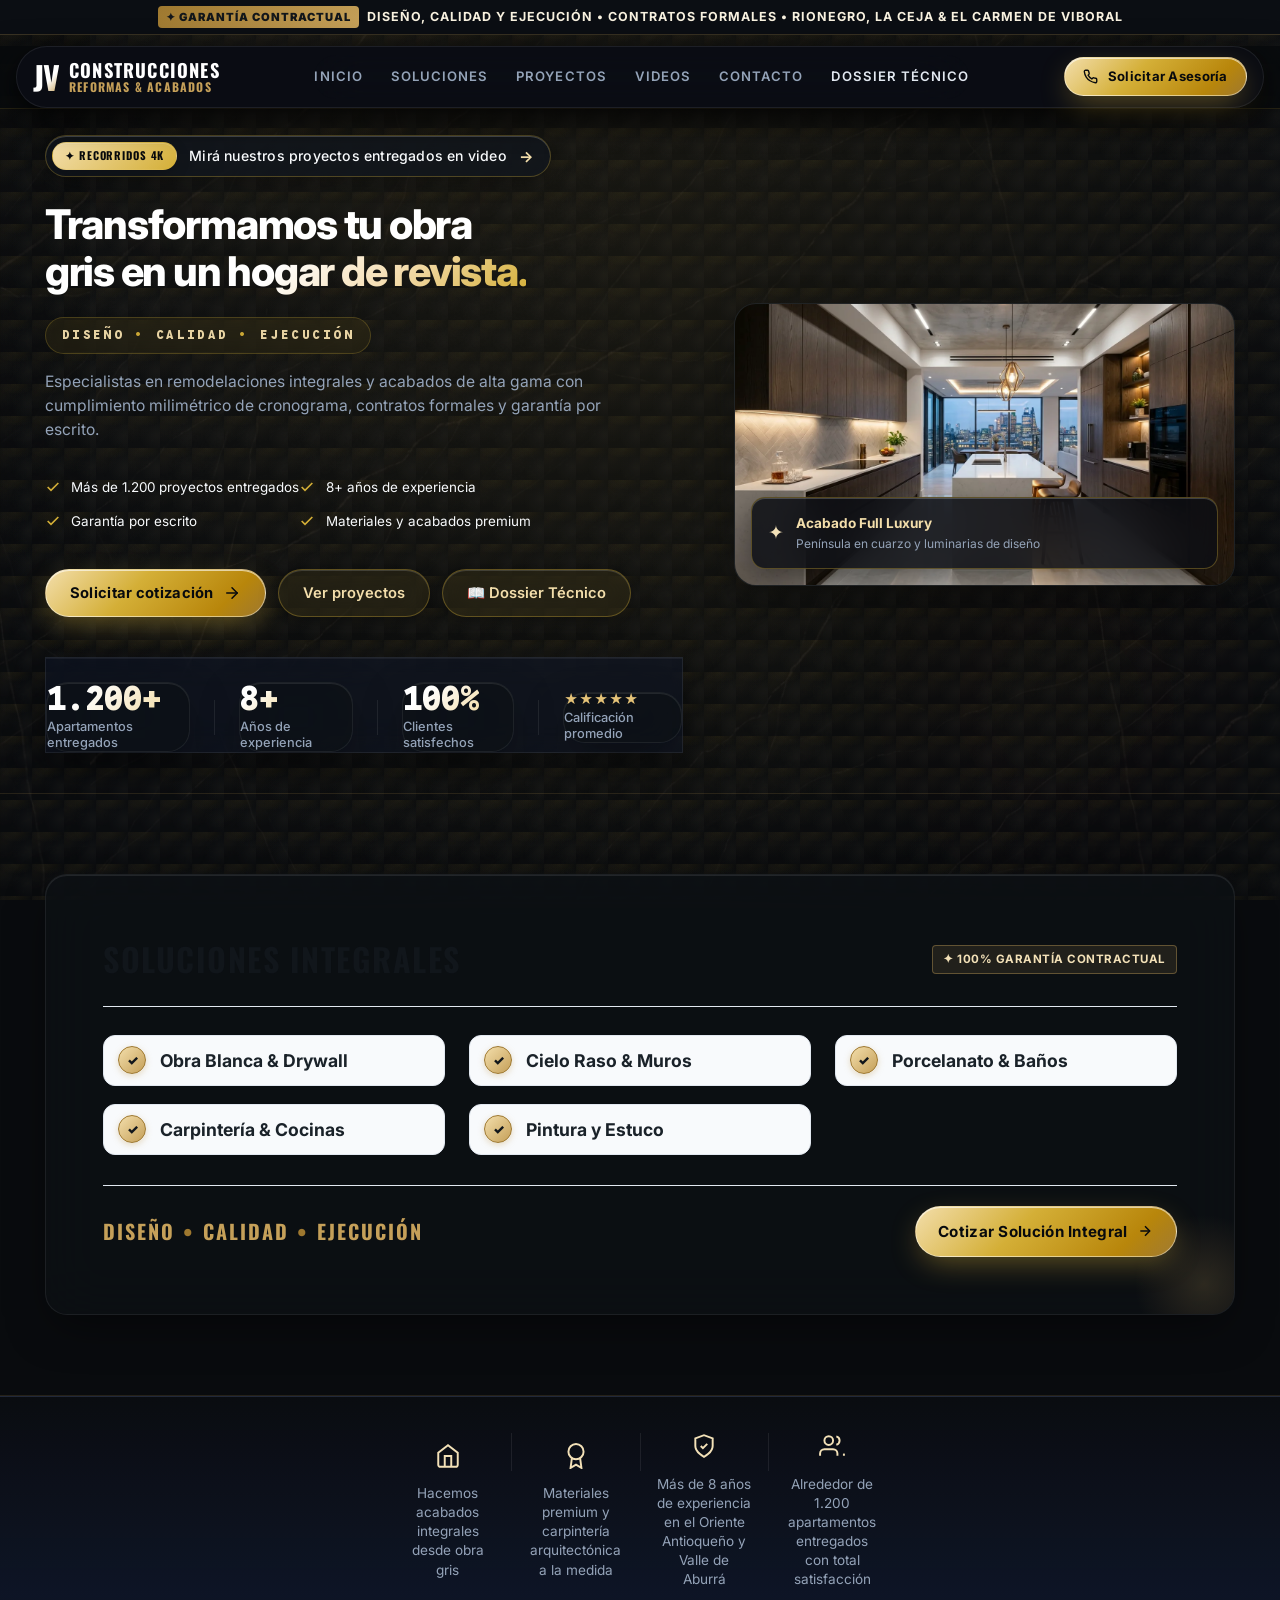
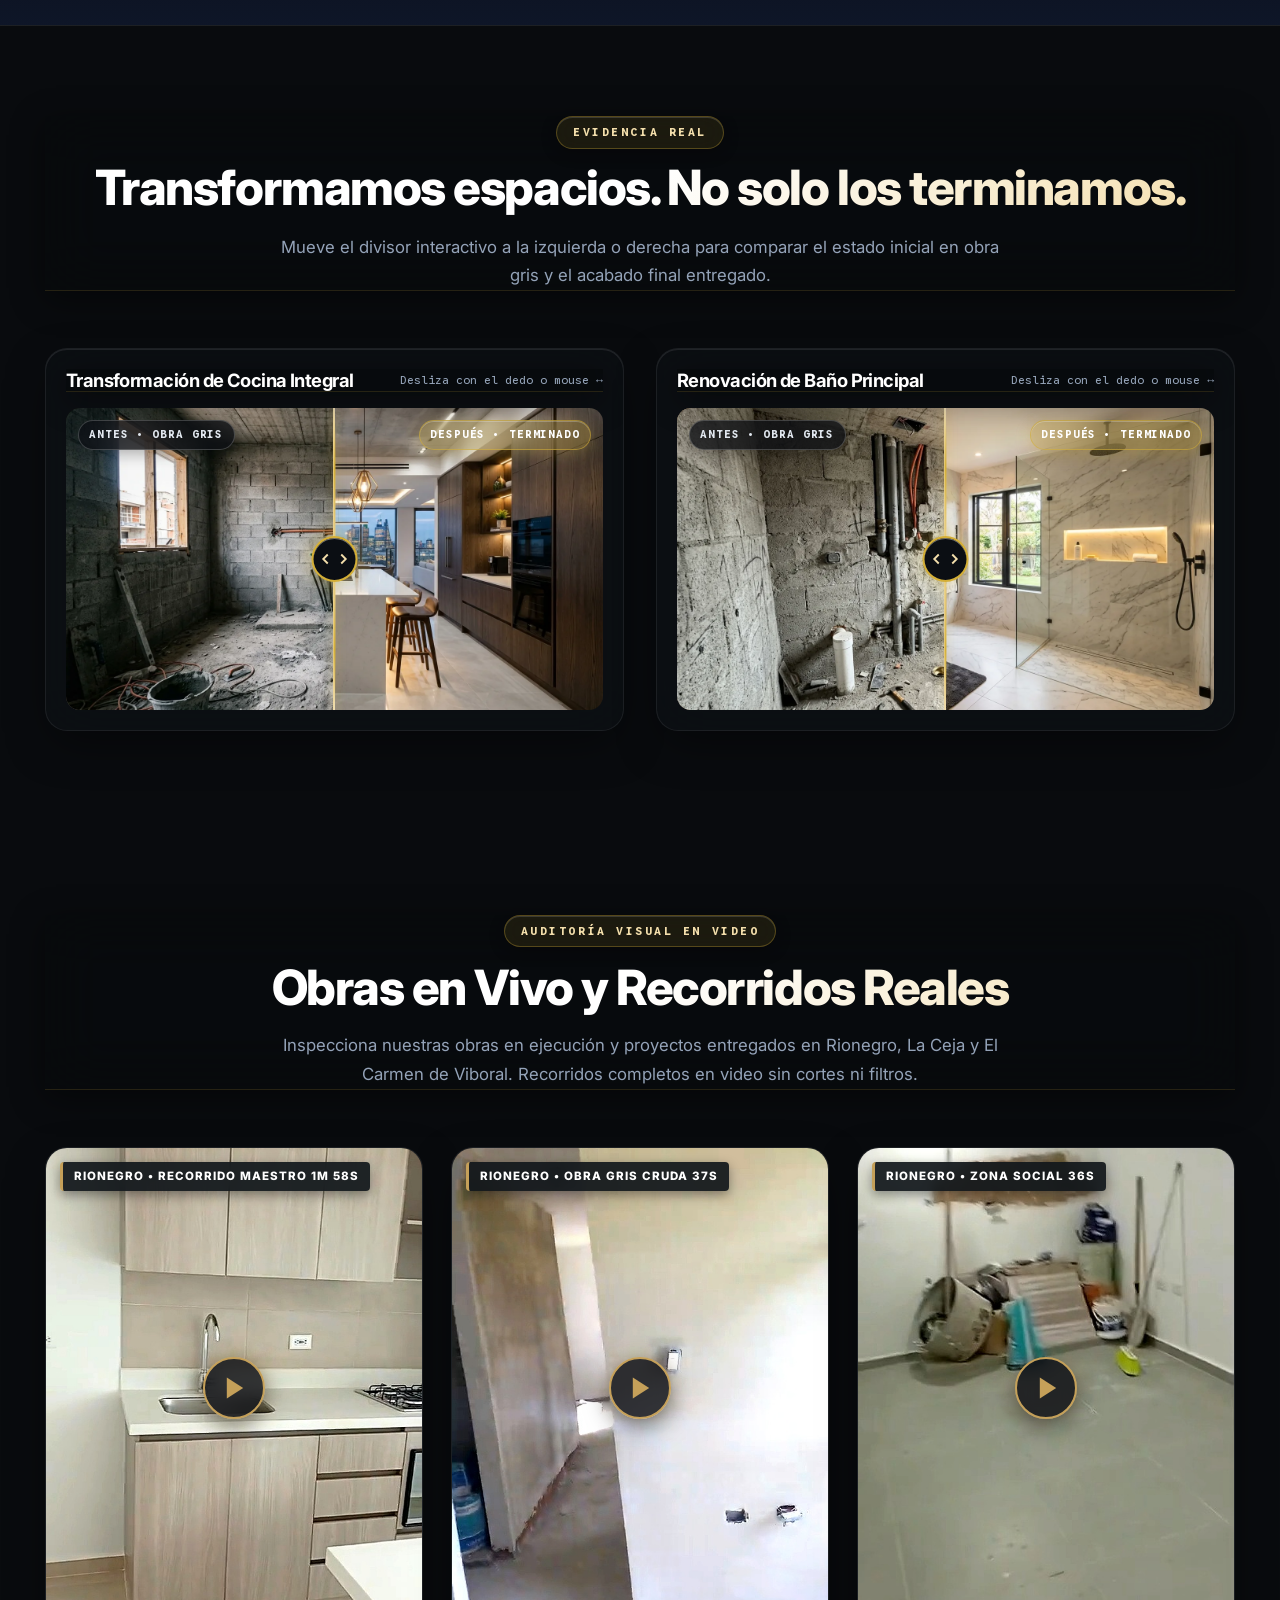
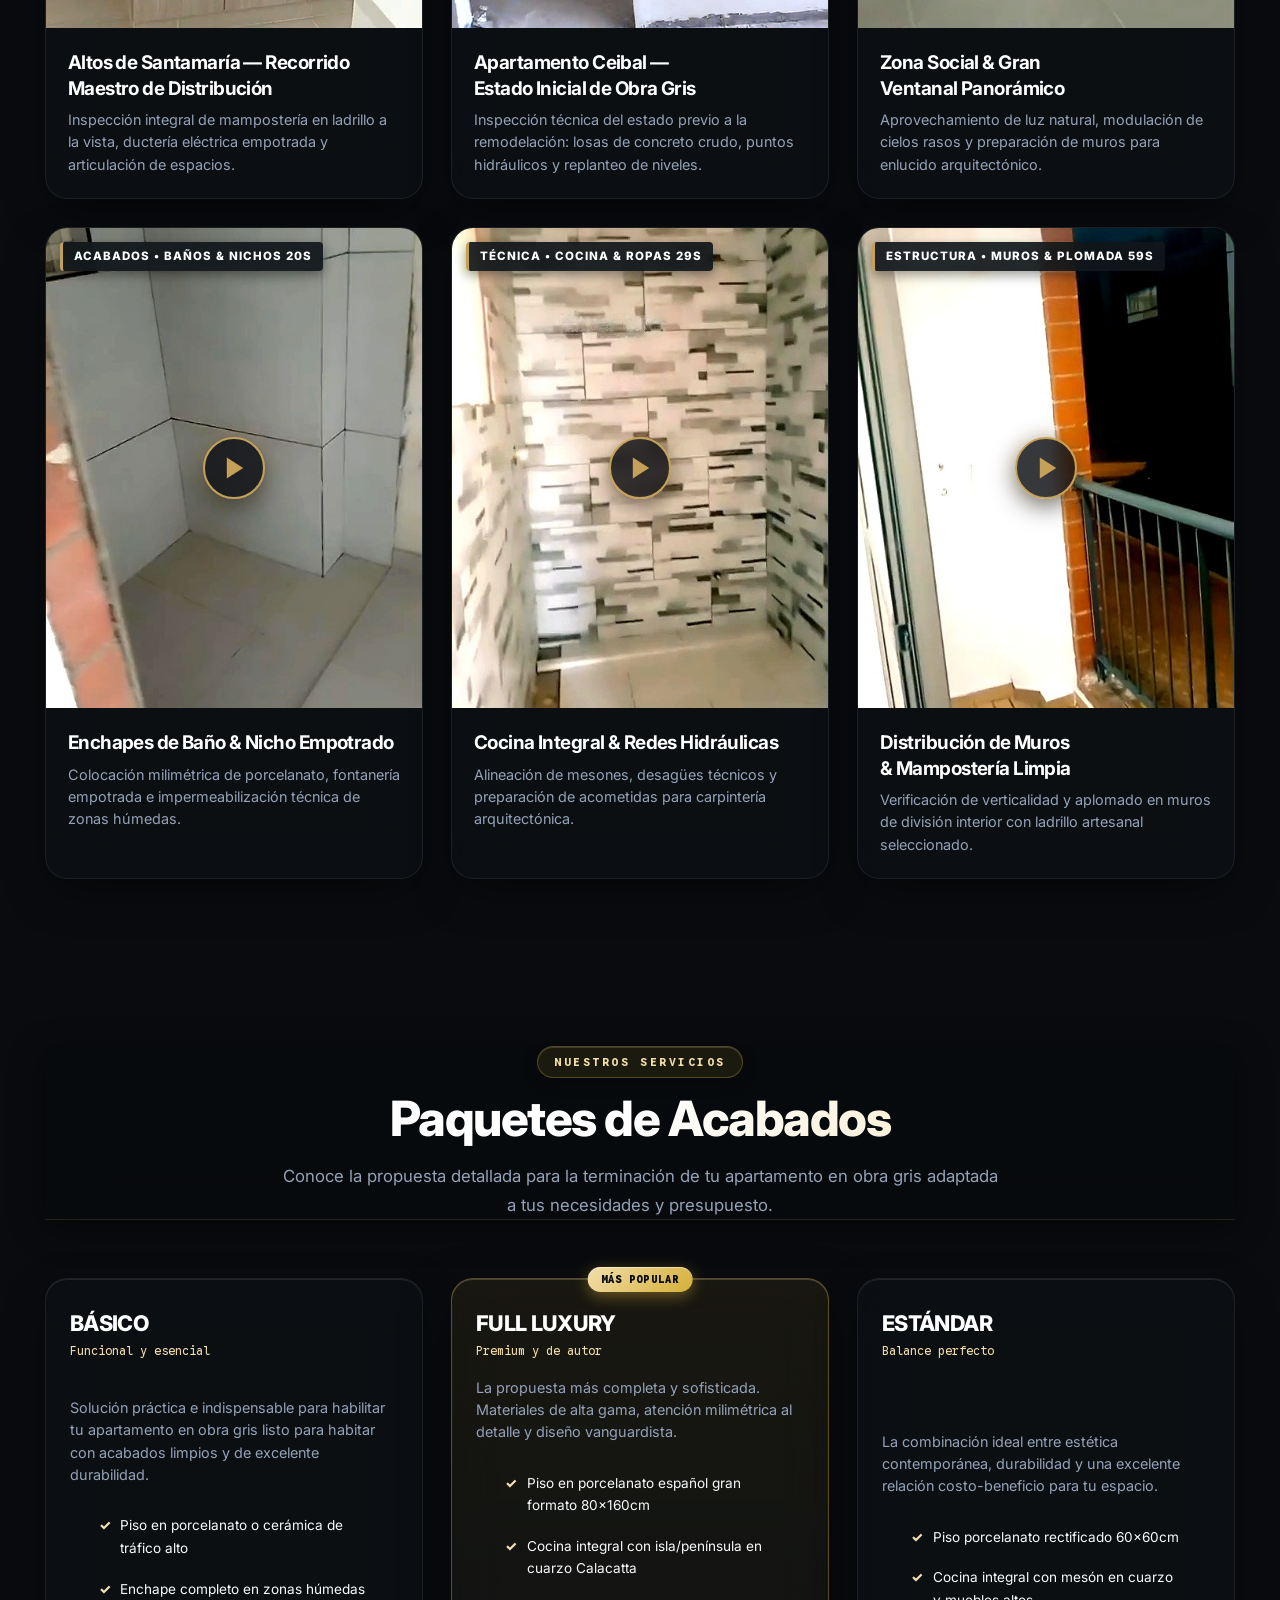
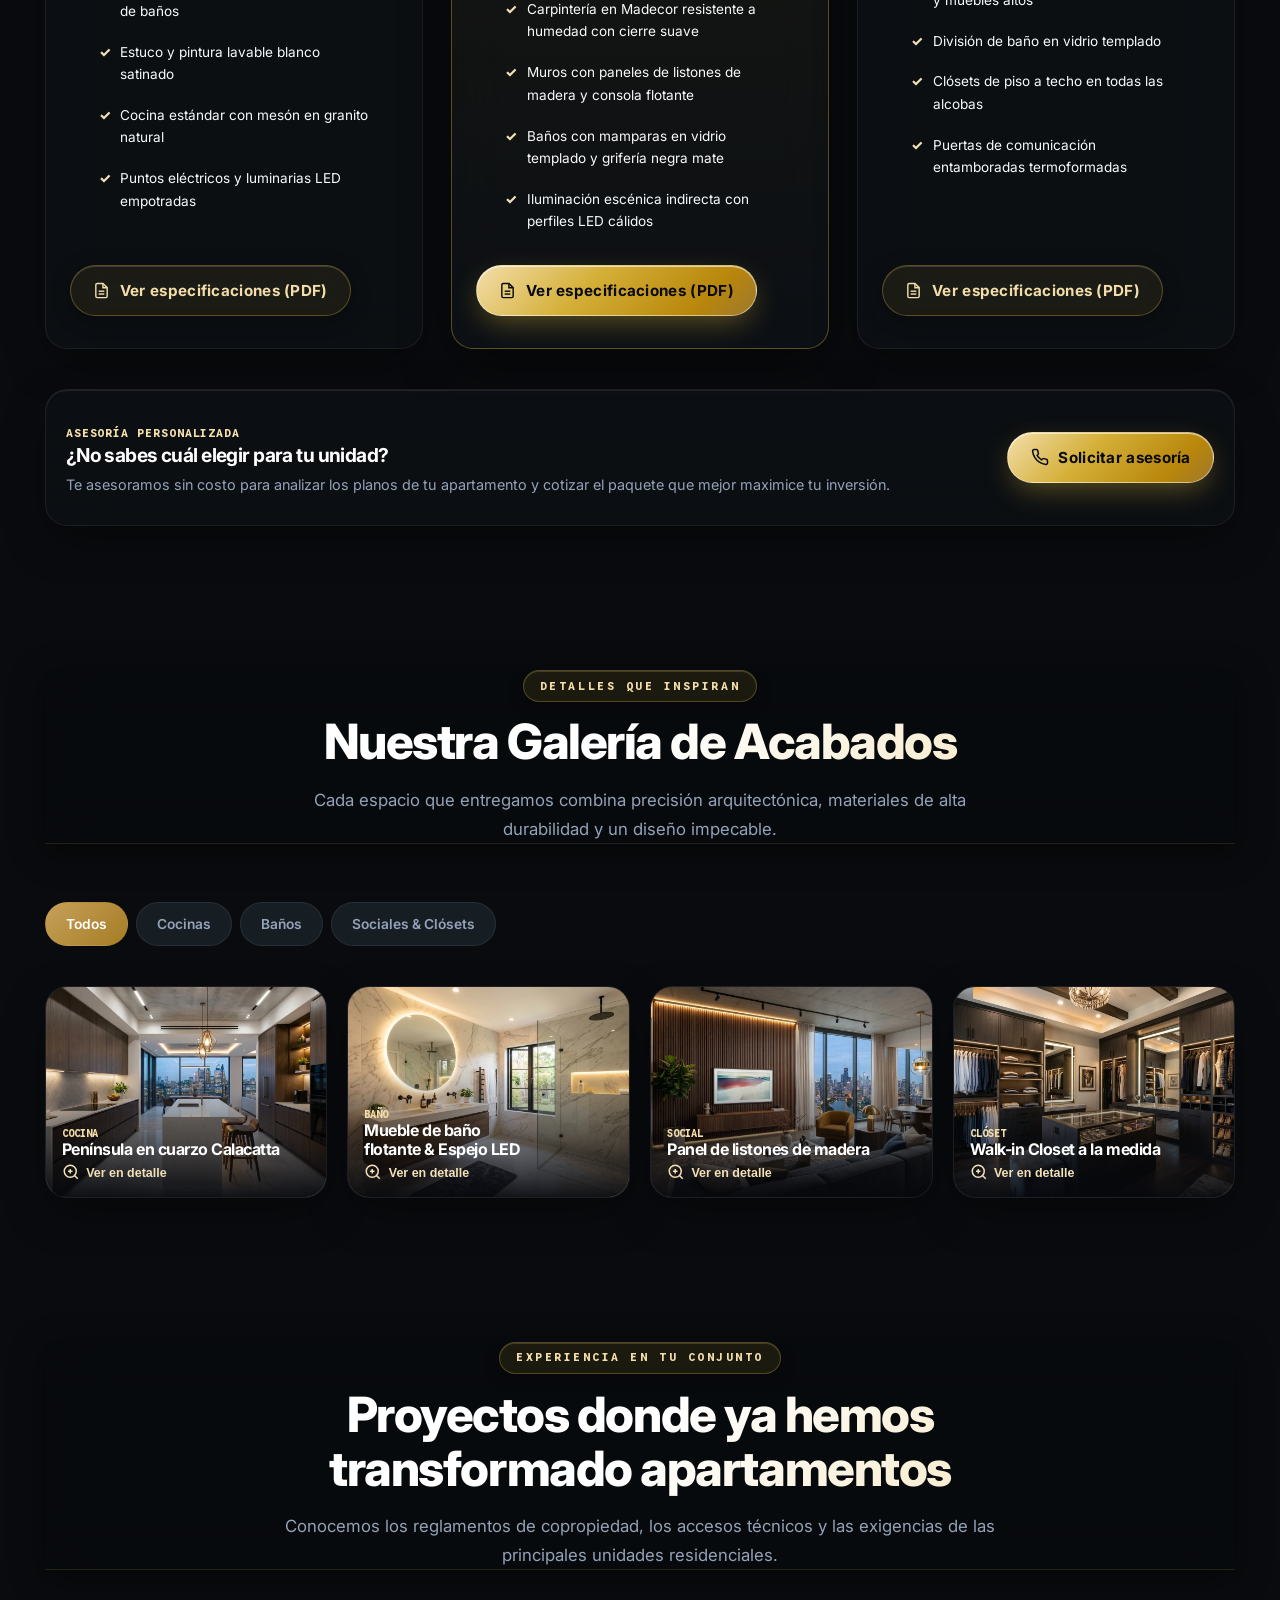
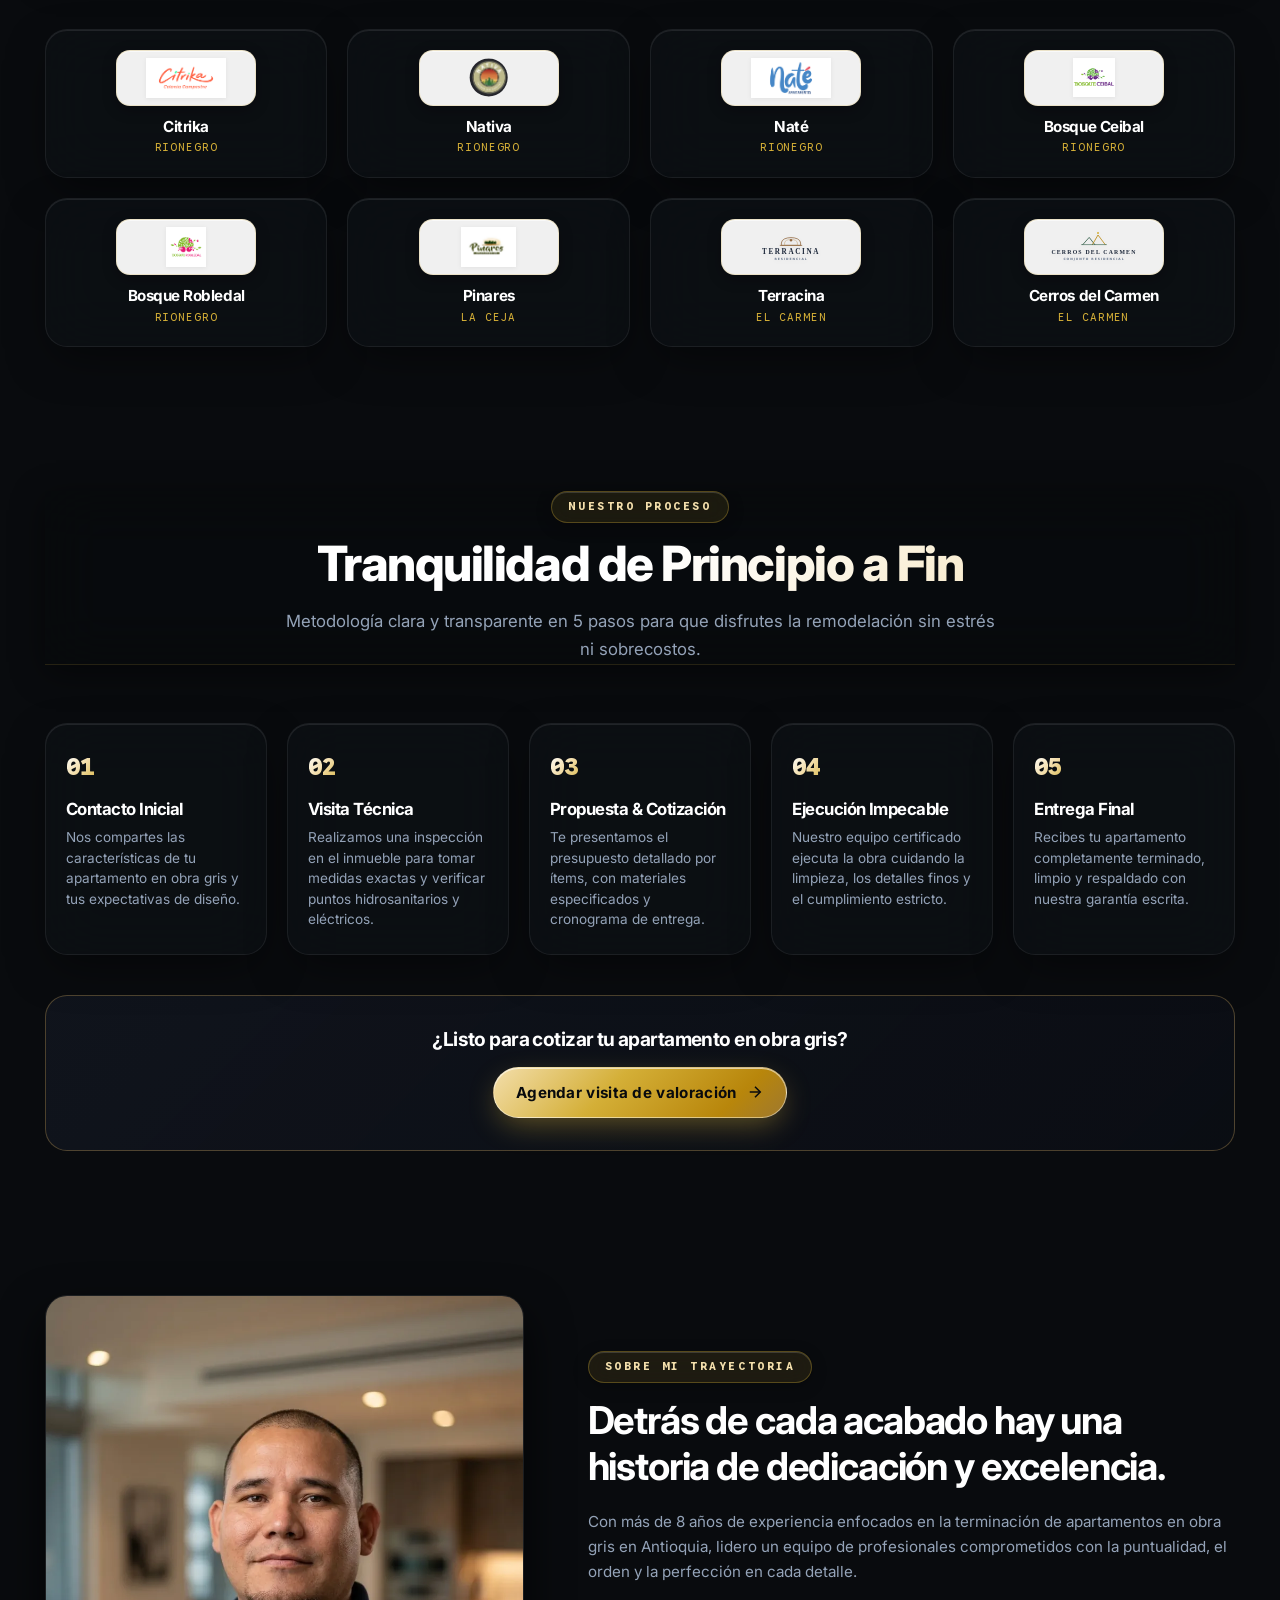
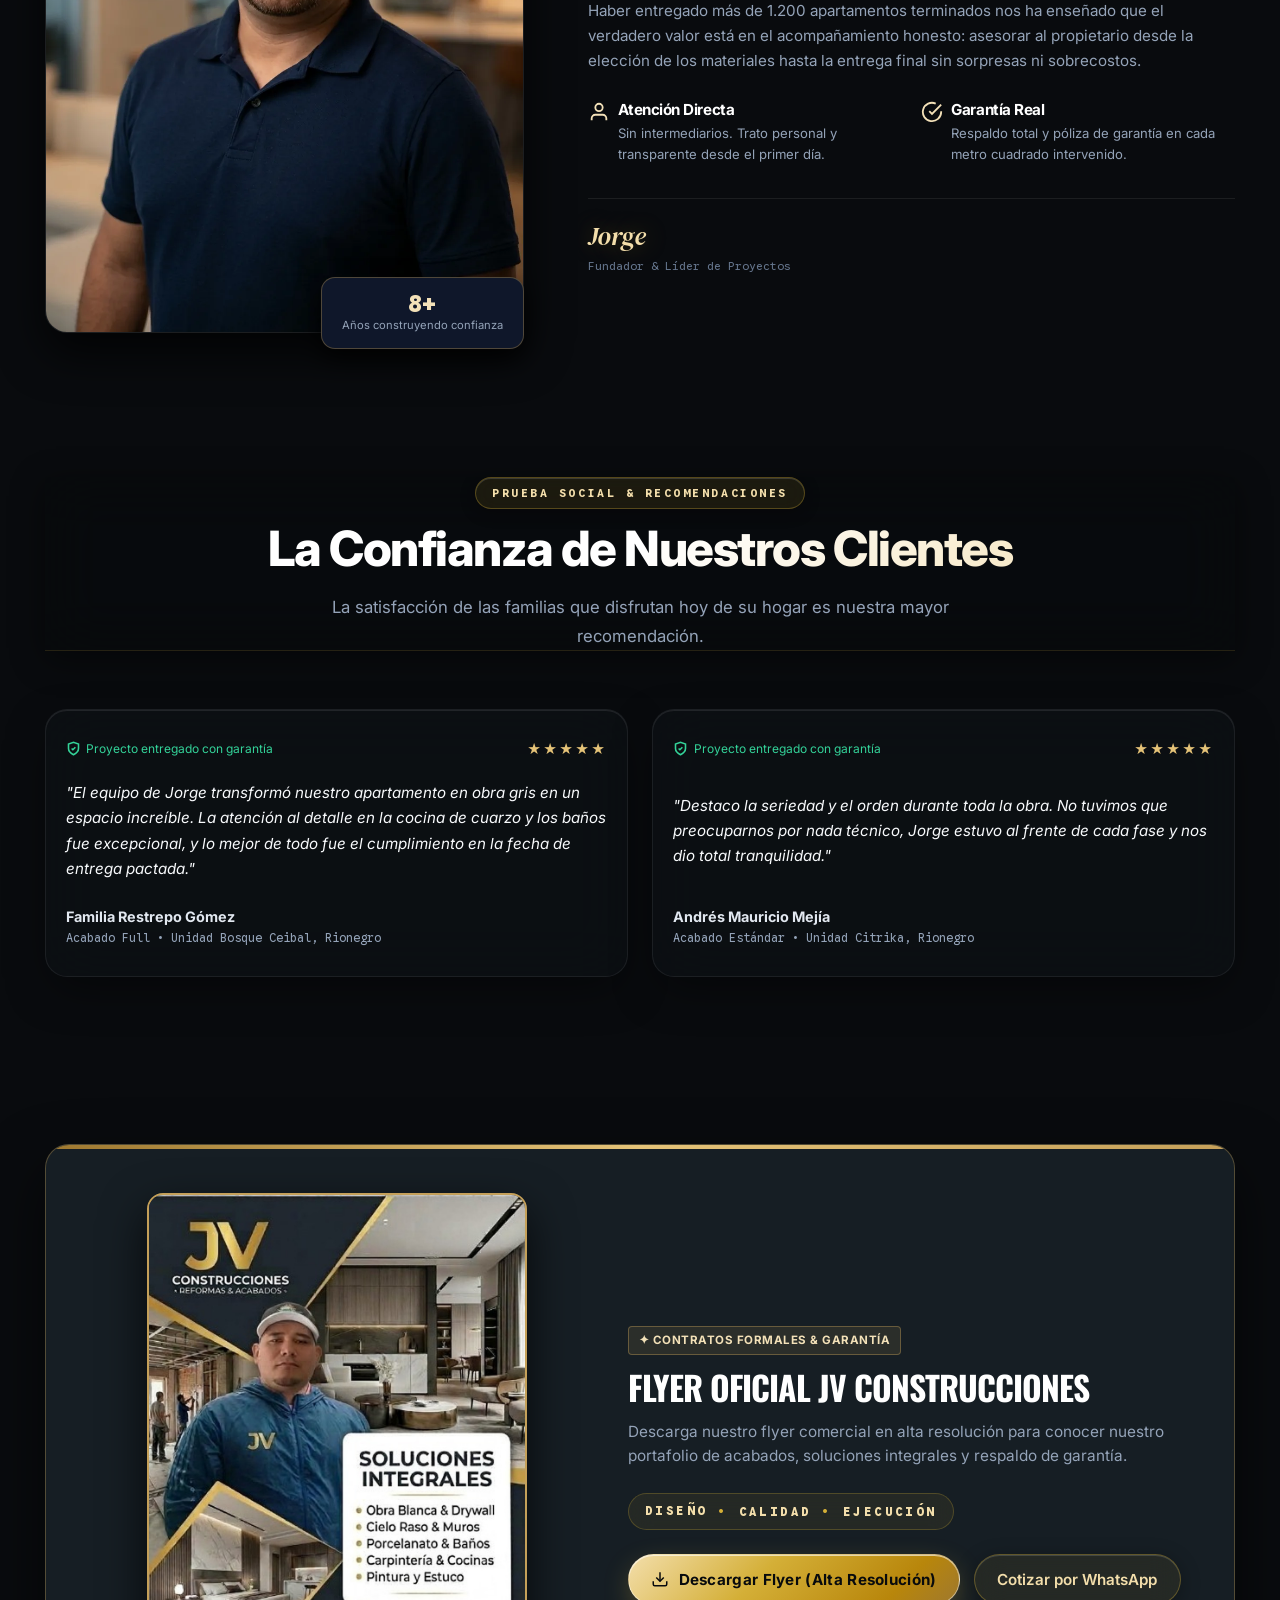
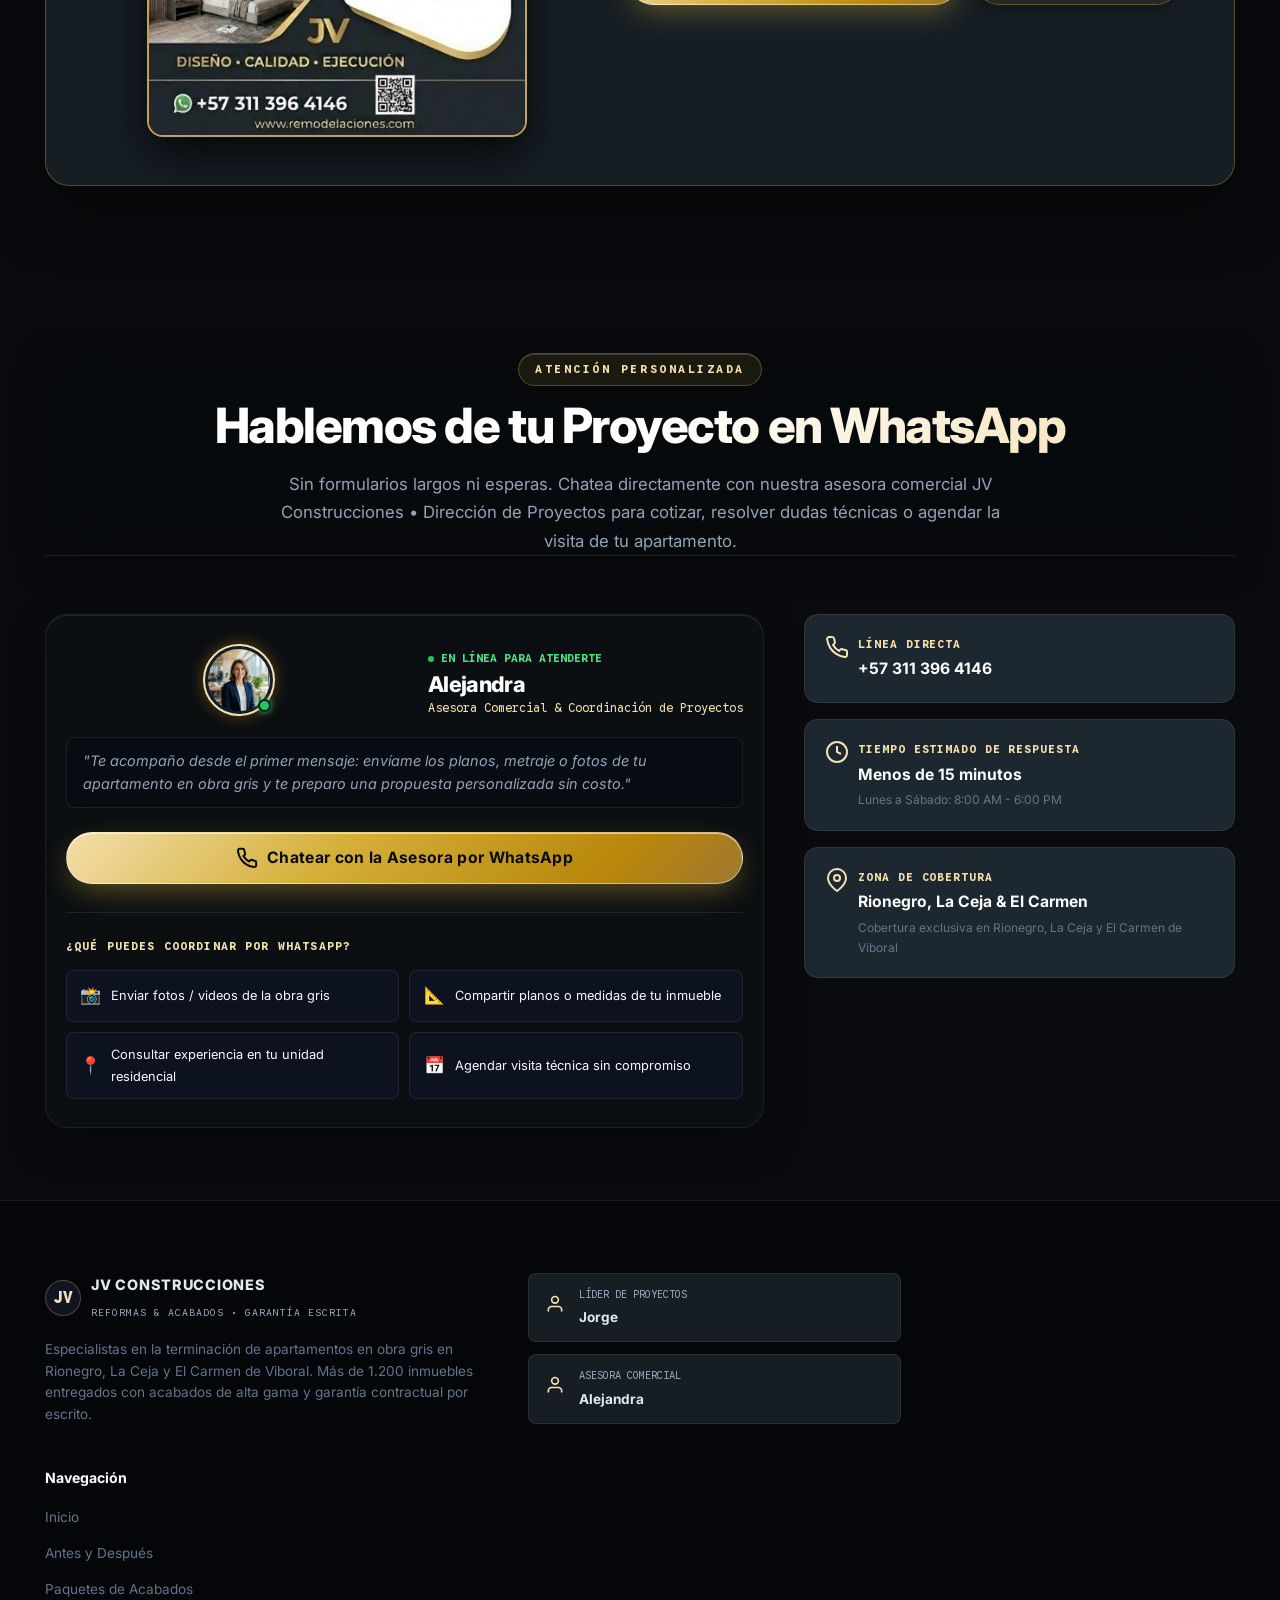
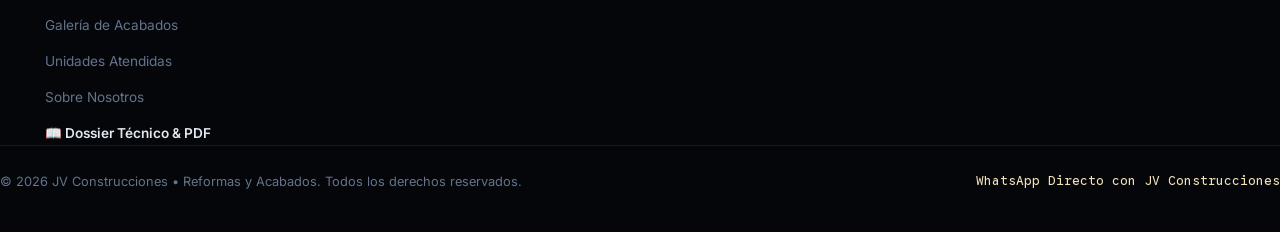
==== index.html @ c681d83e "docs: introduce interactive technical dossier, compiled PDF, and Big Tech README standards" ====
<!DOCTYPE html>
<html lang="es">
<head>
    <!-- Global Metadata & SEO -->
    <meta charset="UTF-8">
    <meta name="viewport" content="width=device-width, initial-scale=1.0, viewport-fit=cover">
    <meta name="theme-color" content="#0a0a0c">
    <title>JV Construcciones • Reformas y Acabados | Diseño, Calidad y Ejecución</title>
    <meta name="description" content="Especialistas en transformación total de obra gris y acabados de lujo en Rionegro, La Ceja y El Carmen de Viboral. Contratos formales y garantía por escrito. Cotiza al +57 311 396 4146.">

    <!-- Favicon -->
    <link rel="icon" type="image/svg+xml" href="favicon.svg">

    <!-- Canonical URL -->
    <link rel="canonical" href="https://jvconstrucciones.vercel.app/">

    <!-- Open Graph / Social -->
    <meta property="og:type" content="website">
    <meta property="og:url" content="https://jvconstrucciones.vercel.app/">
    <meta property="og:title" content="JV Construcciones • Reformas y Acabados | Diseño, Calidad y Ejecución">
    <meta property="og:description" content="Convertimos tu obra gris en un hogar listo para habitar con diseño contemporáneo y atención directa.">
    <meta property="og:image" content="https://jvconstrucciones.vercel.app/assets/images/kitchen-after.webp">
    <meta property="og:image:width" content="1376">
    <meta property="og:image:height" content="768">
    <meta property="og:locale" content="es_CO">
    <meta property="og:site_name" content="JV Construcciones • Reformas y Acabados">

    <!-- Twitter Card -->
    <meta name="twitter:card" content="summary_large_image">
    <meta name="twitter:title" content="JV Construcciones • Reformas y Acabados | Diseño, Calidad y Ejecución">
    <meta name="twitter:description" content="Convertimos tu obra gris en un hogar listo para habitar con diseño contemporáneo y atención directa.">
    <meta name="twitter:image" content="https://jvconstrucciones.vercel.app/assets/images/kitchen-after.webp">

    <!-- Google Fonts -->
    <link rel="preconnect" href="https://fonts.googleapis.com">
    <link rel="preconnect" href="https://fonts.gstatic.com" crossorigin>
    <link href="https://fonts.googleapis.com/css2?family=DM+Serif+Display:ital@0;1&family=Google+Sans+Code:ital,wght@0,400..700;1,400..700&family=Google+Sans+Flex:opsz,slnt,wdth,wght,ROND@8..144,-10..0,25..150,400..700,0..100&family=Inter:wght@300;400;500;600;700;800&family=Oswald:wght@500;600;700;800&family=Montserrat:wght@500;700;800&display=swap" rel="stylesheet">

    <!-- Stylesheet -->
    <link rel="stylesheet" href="styles.css?v=quiet_luxury_harmony_v6">

    <!-- Schema.org LocalBusiness -->
    <script type="application/ld+json">
    {
      "@context": "https://schema.org",
      "@type": "HomeAndConstructionBusiness",
      "name": "JV Construcciones • Reformas y Acabados",
      "url": "https://jvconstrucciones.vercel.app",
      "telephone": "+573113964146",
      "description": "Remodelaciones residenciales con acabados de alta calidad y transformación desde obra gris.",
      "priceRange": "$$",
      "address": {
        "@type": "PostalAddress",
        "addressLocality": "Rionegro, La Ceja, El Carmen de Viboral",
        "addressRegion": "Antioquia",
        "addressCountry": "CO"
      },
      "openingHours": "Mo-Sa 08:00-18:00"
    }
    </script>
</head>
<body>

    <!-- Top Legal Banner (Brand & Legal Entity Backing) -->
    <div class="top-legal-bar">
        <span class="badge-gold">✦ GARANTÍA CONTRACTUAL</span>
        <span>DISEÑO, CALIDAD Y EJECUCIÓN • CONTRATOS FORMALES • RIONEGRO, LA CEJA & EL CARMEN DE VIBORAL</span>
    </div>

    <!-- Skip to Content Link (WCAG 2.1 AA) -->
    <a href="#main-content" class="skip-link">Saltar al contenido principal</a>

    <!-- Antigravity Interactive Particle Canvas -->
    <div class="particles-container" aria-hidden="true">
        <canvas id="particles-canvas"></canvas>
        <div class="ambient-glow ambient-glow--top"></div>
        <div class="ambient-glow ambient-glow--bottom"></div>
    </div>

    <!-- Floating Pill Header Navigation -->
    <header class="header" id="header">
        <div class="header__inner">
            <!-- Brand Logo: JV Construcciones -->
            <a href="#inicio" class="brand-logo" aria-label="Inicio - JV Construcciones">
                <div class="brand-jv-monogram">JV</div>
                <div class="brand-jv-text">
                    <span class="brand-jv-main">CONSTRUCCIONES</span>
                    <span class="brand-jv-sub">REFORMAS & ACABADOS</span>
                </div>
            </a>

            <!-- Desktop Nav Menu -->
            <nav class="header__nav" id="main-nav" aria-label="Navegación principal">
                <ul class="header__links">
                    <li><a href="#inicio" class="header__link">INICIO</a></li>
                    <li><a href="#servicios" class="header__link">SOLUCIONES</a></li>
                    <li><a href="#proyectos" class="header__link">PROYECTOS</a></li>
                    <li><a href="#videos" class="header__link">VIDEOS</a></li>
                    <li><a href="#contacto" class="header__link">CONTACTO</a></li>
                    <li><a href="MANUAL_INTERACTIVO.html" class="header__link" style="color:var(--color-primary-light); font-weight:600;">DOSSIER TÉCNICO</a></li>
                </ul>
            </nav>

            <!-- Actions: CTA & Mobile Toggle -->
            <div class="header__actions">
                <a href="https://wa.me/573113964146?text=Hola%20JV%20Construcciones,%20vi%20la%20p%C3%A1gina%20web%20y%20quiero%20solicitar%20una%20cotizaci%C3%B3n%20para%20remodelar%20mi%20apartamento%20en%20obra%20gris." 
                   class="btn btn--primary header__cta" 
                   target="_blank" 
                   rel="noopener noreferrer"
                   id="header-cta-btn">
                    <svg width="15" height="15" viewBox="0 0 24 24" fill="none" stroke="currentColor" stroke-width="2.2" stroke-linecap="round" stroke-linejoin="round">
                        <path d="M22 16.92v3a2 2 0 0 1-2.18 2 19.79 19.79 0 0 1-8.63-3.07 19.5 19.5 0 0 1-6-6 19.79 19.79 0 0 1-3.07-8.67A2 2 0 0 1 4.11 2h3a2 2 0 0 1 2 1.72 12.84 12.84 0 0 0 .7 2.81 2 2 0 0 1-.45 2.11L8.09 9.91a16 16 0 0 0 6 6l1.27-1.27a2 2 0 0 1 2.11-.45 12.84 12.84 0 0 0 2.81.7A2 2 0 0 1 22 16.92z"/>
                    </svg>
                    <span>Solicitar Asesoría</span>
                </a>
                <button class="header__toggle" id="nav-toggle" aria-expanded="false" aria-label="Abrir menú" aria-controls="main-nav">
                    <span class="toggle-bar"></span>
                    <span class="toggle-bar"></span>
                    <span class="toggle-bar"></span>
                </button>
            </div>
        </div>
    </header>

    <main id="main-content">
        <!-- ============================================ -->
        <!-- HERO SECTION                                 -->
        <!-- ============================================ -->
        <section class="hero" id="inicio">
            <div class="hero__glow" aria-hidden="true"></div>
            <div class="container hero__container">
                <div class="hero__content">
                    <!-- Accent Line & Badge -->
                    <a href="#videos" class="hero__announcement-pill">
                        <span class="pill-badge">✦ RECORRIDOS 4K</span>
                        <span class="pill-text">Mirá nuestros proyectos entregados en video</span>
                        <span class="pill-arrow">→</span>
                    </a>

                    <!-- Main Catchy Title -->
                    <h1 class="hero__title">
                        Transformamos tu obra gris en un <span class="text-gold">hogar de revista.</span>
                    </h1>
                    <div class="slogan-architectural" style="margin: 12px 0 16px 0;">
                        DISEÑO <span class="dot">•</span> CALIDAD <span class="dot">•</span> EJECUCIÓN
                    </div>

                    <!-- Subtitle -->
                    <p class="hero__subtitle">
                        Especialistas en remodelaciones integrales y acabados de alta gama con cumplimiento milimétrico de cronograma, contratos formales y garantía por escrito.
                    </p>

                    <!-- Key Benefits Grid -->
                    <div class="hero__benefits">
                        <div class="benefit-item">
                            <svg class="benefit-icon" viewBox="0 0 24 24" fill="none" stroke="currentColor" stroke-width="2.5">
                                <polyline points="20 6 9 17 4 12"></polyline>
                            </svg>
                            <span>Más de 1.200 proyectos entregados</span>
                        </div>
                        <div class="benefit-item">
                            <svg class="benefit-icon" viewBox="0 0 24 24" fill="none" stroke="currentColor" stroke-width="2.5">
                                <polyline points="20 6 9 17 4 12"></polyline>
                            </svg>
                            <span>8+ años de experiencia</span>
                        </div>
                        <div class="benefit-item">
                            <svg class="benefit-icon" viewBox="0 0 24 24" fill="none" stroke="currentColor" stroke-width="2.5">
                                <polyline points="20 6 9 17 4 12"></polyline>
                            </svg>
                            <span>Garantía por escrito</span>
                        </div>
                        <div class="benefit-item">
                            <svg class="benefit-icon" viewBox="0 0 24 24" fill="none" stroke="currentColor" stroke-width="2.5">
                                <polyline points="20 6 9 17 4 12"></polyline>
                            </svg>
                            <span>Materiales y acabados premium</span>
                        </div>
                    </div>

                    <!-- Dual CTAs -->
                    <div class="hero__actions">
                        <a href="https://wa.me/573113964146?text=Hola%20JV%20Construcciones,%20quiero%20solicitar%20una%20cotizaci%C3%B3n%20para%20la%20obra%20gris%20de%20mi%20apartamento." 
                           class="btn btn--primary btn--glow-sweep hero__btn hero__btn--primary" 
                           target="_blank" 
                           rel="noopener noreferrer"
                           id="hero-quote-btn">
                            <span>Solicitar cotización</span>
                            <svg width="18" height="18" viewBox="0 0 24 24" fill="none" stroke="currentColor" stroke-width="2" stroke-linecap="round" stroke-linejoin="round">
                                <line x1="5" y1="12" x2="19" y2="12"></line>
                                <polyline points="12 5 19 12 12 19"></polyline>
                            </svg>
                        </a>
                        <a href="#proyectos" class="btn btn--secondary hero__btn hero__btn--secondary">
                            <span>Ver proyectos</span>
                        </a>
                        <a href="MANUAL_INTERACTIVO.html" class="btn btn--secondary hero__btn" style="border-color: rgba(212,175,55,0.4);"><span style="color:var(--color-primary-light);">📖 Dossier Técnico</span></a>
                    </div>

                    <!-- Quantitative Counter Metrics -->
                    <div class="hero__metrics">
                        <div class="metric-item">
                            <span class="metric-number" data-target="1200" data-suffix="+">1.200+</span>
                            <span class="metric-label">Apartamentos entregados</span>
                        </div>
                        <div class="metric-divider"></div>
                        <div class="metric-item">
                            <span class="metric-number" data-target="8" data-suffix="+">8+</span>
                            <span class="metric-label">Años de experiencia</span>
                        </div>
                        <div class="metric-divider"></div>
                        <div class="metric-item">
                            <span class="metric-number" data-target="100" data-suffix="%">100%</span>
                            <span class="metric-label">Clientes satisfechos</span>
                        </div>
                        <div class="metric-divider"></div>
                        <div class="metric-item">
                            <span class="metric-stars">★★★★★</span>
                            <span class="metric-label">Calificación promedio</span>
                        </div>
                    </div>
                </div>

                <!-- Hero Media Card (High-End Interior Preview) -->
                <div class="hero__media">
                    <div class="hero__media-wrapper">
                        <picture>
                            <source srcset="assets/images/kitchen-after.webp" type="image/webp">
                            <img src="assets/images/kitchen-after.jpg" alt="Acabados de lujo en cocina remodelada" class="hero__img" loading="eager" width="1376" height="768" decoding="async">
                        </picture>
                        <div class="hero__media-badge">
                            <span class="badge-icon">✦</span>
                            <div>
                                <strong>Acabado Full Luxury</strong>
                                <p>Península en cuarzo y luminarias de diseño</p>
                            </div>
                        </div>
                    </div>
                </div>
            </div>
        </section>

        <!-- ============================================ -->
        <!-- TRUST BAR (4 PILLARS)                        -->
        <!-- ============================================ -->
        
        <!-- ============================================ -->
        <!-- SOLUCIONES INTEGRALES (ESTRUCTURA DEL FLYER) -->
        <!-- ============================================ -->
        <section class="soluciones-section" id="servicios">
            <div class="container">
                <div class="soluciones-card-container">
                    <div class="soluciones-header">
                        <div class="soluciones-title">
                            <span>SOLUCIONES INTEGRALES</span>
                        </div>
                        <span class="brand-guarantee-seal">✦ 100% GARANTÍA CONTRACTUAL</span>
                    </div>

                    <ul class="soluciones-list">
                        <li class="solucion-item">
                            <span class="solucion-checkbox">✓</span>
                            <span>Obra Blanca & Drywall</span>
                        </li>
                        <li class="solucion-item">
                            <span class="solucion-checkbox">✓</span>
                            <span>Cielo Raso & Muros</span>
                        </li>
                        <li class="solucion-item">
                            <span class="solucion-checkbox">✓</span>
                            <span>Porcelanato & Baños</span>
                        </li>
                        <li class="solucion-item">
                            <span class="solucion-checkbox">✓</span>
                            <span>Carpintería & Cocinas</span>
                        </li>
                        <li class="solucion-item">
                            <span class="solucion-checkbox">✓</span>
                            <span>Pintura y Estuco</span>
                        </li>
                    </ul>

                    <div class="soluciones-footer">
                        <div class="soluciones-slogan">
                            DISEÑO <span class="dot">•</span> CALIDAD <span class="dot">•</span> EJECUCIÓN
                        </div>
                        <a href="https://wa.me/573113964146?text=Hola%20JV%20Construcciones,%20quiero%20cotizar%20las%20soluciones%20integrales%20de%20mi%20apartamento%20en%20obra%20gris." 
                           class="btn btn--primary" 
                           target="_blank" 
                           rel="noopener noreferrer">
                            <span>Cotizar Solución Integral</span>
                            <svg width="16" height="16" viewBox="0 0 24 24" fill="none" stroke="currentColor" stroke-width="2.2">
                                <line x1="5" y1="12" x2="19" y2="12"></line>
                                <polyline points="12 5 19 12 12 19"></polyline>
                            </svg>
                        </a>
                    </div>
                </div>
            </div>
        </section>

        <section class="trust-bar">
            <div class="container container--wide">
                <div class="trust-bar__grid">
                    <div class="trust-item">
                        <div class="trust-item__icon">
                            <svg width="26" height="26" viewBox="0 0 24 24" fill="none" stroke="currentColor" stroke-width="1.8">
                                <path d="M3 9l9-7 9 7v11a2 2 0 0 1-2 2H5a2 2 0 0 1-2-2z"/>
                                <polyline points="9 22 9 12 15 12 15 22"/>
                            </svg>
                        </div>
                        <p class="trust-item__text">Hacemos acabados integrales desde obra gris</p>
                    </div>
                    <div class="trust-divider"></div>
                    <div class="trust-item">
                        <div class="trust-item__icon">
                            <svg width="26" height="26" viewBox="0 0 24 24" fill="none" stroke="currentColor" stroke-width="1.8">
                                <circle cx="12" cy="8" r="7"/>
                                <polyline points="8.21 13.89 7 23 12 20 17 23 15.79 13.88"/>
                            </svg>
                        </div>
                        <p class="trust-item__text">Materiales premium y carpintería arquitectónica a la medida</p>
                    </div>
                    <div class="trust-divider"></div>
                    <div class="trust-item">
                        <div class="trust-item__icon">
                            <svg width="26" height="26" viewBox="0 0 24 24" fill="none" stroke="currentColor" stroke-width="1.8">
                                <path d="M12 22s8-4 8-10V5l-8-3-8 3v7c0 6 8 10 8 10z"/>
                                <polyline points="9 12 11 14 15 10"/>
                            </svg>
                        </div>
                        <p class="trust-item__text">Más de 8 años de experiencia en el Oriente Antioqueño y Valle de Aburrá</p>
                    </div>
                    <div class="trust-divider"></div>
                    <div class="trust-item">
                        <div class="trust-item__icon">
                            <svg width="26" height="26" viewBox="0 0 24 24" fill="none" stroke="currentColor" stroke-width="1.8">
                                <path d="M17 21v-2a4 4 0 0 0-4-4H5a4 4 0 0 0-4 4v2"/>
                                <circle cx="9" cy="7" r="4"/>
                                <path d="M23 21v-2a4 4 0 0 3-3.87"/>
                                <path d="M16 3.13a4 4 0 0 1 0 7.75"/>
                            </svg>
                        </div>
                        <p class="trust-item__text">Alrededor de 1.200 apartamentos entregados con total satisfacción</p>
                    </div>
                </div>
            </div>
        </section>

        <!-- ============================================ -->
        <!-- BEFORE & AFTER COMPARISON (SPLIT SLIDERS)    -->
        <!-- ============================================ -->
        <section class="before-after" id="proyectos">
            <div class="container">
                <header class="section-header text-center">
                    <span class="section-label">EVIDENCIA REAL</span>
                    <h2 class="section-title">Transformamos espacios. No solo los terminamos.</h2>
                    <p class="section-subtitle">
                        Mueve el divisor interactivo a la izquierda o derecha para comparar el estado inicial en obra gris y el acabado final entregado.
                    </p>
                </header>

                <div class="ba-slider-list">
                    <!-- Slider 1: Cocina -->
                    <article class="ba-slider-card">
                        <header class="ba-slider-card__header">
                            <h3 class="ba-slider-card__title">Transformación de Cocina Integral</h3>
                            <span class="ba-slider-card__hint">Desliza con el dedo o mouse ↔</span>
                        </header>
                        <div class="split-slider" data-split-slider>
                            <!-- After Image -->
                            <div class="split-layer split-layer--after">
                                <span class="split-badge split-badge--after">DESPUÉS • TERMINADO</span>
                                <picture>
                                    <source srcset="assets/images/kitchen-after.webp" type="image/webp">
                                    <img src="assets/images/kitchen-after.jpg" alt="Cocina moderna terminada con isla y cuarzo" class="split-img" loading="lazy" width="1376" height="768" decoding="async">
                                </picture>
                            </div>
                            <!-- Before Image (Clipped) -->
                            <div class="split-layer split-layer--before" data-before-layer style="width: 50%;">
                                <span class="split-badge split-badge--before">ANTES • OBRA GRIS</span>
                                <picture>
                                    <source srcset="assets/images/kitchen-before.webp" type="image/webp">
                                    <img src="assets/images/kitchen-before.jpg" alt="Cocina en obra gris y ladrillo a la vista" class="split-img" loading="lazy" width="1376" height="768" decoding="async">
                                </picture>
                            </div>
                            <!-- Divider Drag Handle -->
                            <div class="split-handle" data-split-handle style="left: 50%;">
                                <div class="split-handle-line"></div>
                                <div class="split-handle-btn" aria-label="Mover comparador">
                                    <svg width="18" height="18" viewBox="0 0 24 24" fill="none" stroke="currentColor" stroke-width="2.5">
                                        <polyline points="15 18 9 12 15 6"></polyline>
                                    </svg>
                                    <svg width="18" height="18" viewBox="0 0 24 24" fill="none" stroke="currentColor" stroke-width="2.5">
                                        <polyline points="9 18 15 12 9 6"></polyline>
                                    </svg>
                                </div>
                                <div class="split-handle-line"></div>
                            </div>
                            <!-- Range Slider Overlay for Touch & Access -->
                            <input type="range" min="0" max="100" value="50" class="split-range-input" aria-label="Comparar Cocina Integral" data-split-input>
                        </div>
                    </article>

                    <!-- Slider 2: Baño Principal -->
                    <article class="ba-slider-card">
                        <header class="ba-slider-card__header">
                            <h3 class="ba-slider-card__title">Renovación de Baño Principal</h3>
                            <span class="ba-slider-card__hint">Desliza con el dedo o mouse ↔</span>
                        </header>
                        <div class="split-slider" data-split-slider>
                            <!-- After Image -->
                            <div class="split-layer split-layer--after">
                                <span class="split-badge split-badge--after">DESPUÉS • TERMINADO</span>
                                <picture>
                                    <source srcset="assets/images/bathroom-after.webp" type="image/webp">
                                    <img src="assets/images/bathroom-after.jpg" alt="Baño de lujo terminado con mármol y espejo LED" class="split-img" loading="lazy" width="1376" height="768" decoding="async">
                                </picture>
                            </div>
                            <!-- Before Image (Clipped) -->
                            <div class="split-layer split-layer--before" data-before-layer style="width: 50%;">
                                <span class="split-badge split-badge--before">ANTES • OBRA GRIS</span>
                                <picture>
                                    <source srcset="assets/images/bathroom-before.webp" type="image/webp">
                                    <img src="assets/images/bathroom-before.jpg" alt="Baño en obra gris con tubería expuesta" class="split-img" loading="lazy" width="1376" height="768" decoding="async">
                                </picture>
                            </div>
                            <!-- Divider Drag Handle -->
                            <div class="split-handle" data-split-handle style="left: 50%;">
                                <div class="split-handle-line"></div>
                                <div class="split-handle-btn" aria-label="Mover comparador">
                                    <svg width="18" height="18" viewBox="0 0 24 24" fill="none" stroke="currentColor" stroke-width="2.5">
                                        <polyline points="15 18 9 12 15 6"></polyline>
                                    </svg>
                                    <svg width="18" height="18" viewBox="0 0 24 24" fill="none" stroke="currentColor" stroke-width="2.5">
                                        <polyline points="9 18 15 12 9 6"></polyline>
                                    </svg>
                                </div>
                                <div class="split-handle-line"></div>
                            </div>
                            <input type="range" min="0" max="100" value="50" class="split-range-input" aria-label="Comparar Baño Principal" data-split-input>
                        </div>
                    </article>
                </div>
            </div>
        </section>

        <!-- ============================================ -->
        <!-- VIDEOS SHOWCASE (RECORRIDOS EN VIVO)         -->
        <!-- ============================================ -->
        <section class="video-showcase-section" id="videos">
            <div class="container">
                <header class="section-header text-center">
                    <span class="section-label">AUDITORÍA VISUAL EN VIDEO</span>
                    <h2 class="section-title">Obras en Vivo y Recorridos Reales</h2>
                    <p class="section-subtitle">
                        Inspecciona nuestras obras en ejecución y proyectos entregados en Rionegro, La Ceja y El Carmen de Viboral. Recorridos completos en video sin cortes ni filtros.
                    </p>
                </header>

                <div class="video-grid">
                    <!-- Video 1: Master Walkthrough Rionegro -->
                    <article class="video-card">
                        <div class="video-wrapper">
                            <span class="video-badge">Rionegro • Recorrido Maestro 1m 58s</span>
                            <img src="assets/videos/posters/altos_santamaria_recorrido_completo_poster.jpg?v=real_obra_final" alt="Rionegro" class="video-poster-img" loading="lazy">
                            <button class="video-play-overlay" aria-label="Reproducir video de obra">
                                <svg viewBox="0 0 24 24" width="28" height="28" fill="currentColor">
                                    <polygon points="5 3 19 12 5 21 5 3"></polygon>
                                </svg>
                            </button>
                            <video src="assets/videos/altos_santamaria_recorrido_completo.mp4" controls preload="none" playsinline muted data-audio="assets/audio/track_recorrido_maestro.mp3" style="display:none;"></video>
                        </div>
                        <div class="video-info">
                            <h3 class="video-title">Altos de Santamaría — Recorrido Maestro de Distribución</h3>
                            <p class="video-desc">Inspección integral de mampostería en ladrillo a la vista, ductería eléctrica empotrada y articulación de espacios.</p>
                        </div>
                    </article>

                    <!-- Video 2: Ceibal Obra Gris -->
                    <article class="video-card">
                        <div class="video-wrapper">
                            <span class="video-badge">Rionegro • Obra Gris Cruda 37s</span>
                            <img src="assets/videos/posters/ceibal_obra_gris_tour_01_poster.jpg?v=real_obra_final" alt="Rionegro" class="video-poster-img" loading="lazy">
                            <button class="video-play-overlay" aria-label="Reproducir video de obra">
                                <svg viewBox="0 0 24 24" width="28" height="28" fill="currentColor">
                                    <polygon points="5 3 19 12 5 21 5 3"></polygon>
                                </svg>
                            </button>
                            <video src="assets/videos/ceibal_obra_gris_tour_01.mp4" controls preload="none" playsinline muted data-audio="assets/audio/track_obra_gris.mp3" style="display:none;"></video>
                        </div>
                        <div class="video-info">
                            <h3 class="video-title">Apartamento Ceibal — Estado Inicial de Obra Gris</h3>
                            <p class="video-desc">Inspección técnica del estado previo a la remodelación: losas de concreto crudo, puntos hidráulicos y replanteo de niveles.</p>
                        </div>
                    </article>

                    <!-- Video 3: Zona Social y Ventanal -->
                    <article class="video-card">
                        <div class="video-wrapper">
                            <span class="video-badge">Rionegro • Zona Social 36s</span>
                            <img src="assets/videos/posters/altos_santamaria_zona_social_poster.jpg?v=real_obra_final" alt="Rionegro" class="video-poster-img" loading="lazy">
                            <button class="video-play-overlay" aria-label="Reproducir video de obra">
                                <svg viewBox="0 0 24 24" width="28" height="28" fill="currentColor">
                                    <polygon points="5 3 19 12 5 21 5 3"></polygon>
                                </svg>
                            </button>
                            <video src="assets/videos/altos_santamaria_zona_social.mp4" controls preload="none" playsinline muted data-audio="assets/audio/track_zona_social.mp3" style="display:none;"></video>
                        </div>
                        <div class="video-info">
                            <h3 class="video-title">Zona Social & Gran Ventanal Panorámico</h3>
                            <p class="video-desc">Aprovechamiento de luz natural, modulación de cielos rasos y preparación de muros para enlucido arquitectónico.</p>
                        </div>
                    </article>

                    <!-- Video 4: Baño y Enchapes -->
                    <article class="video-card">
                        <div class="video-wrapper">
                            <span class="video-badge">Acabados • Baños & Nichos 20s</span>
                            <img src="assets/videos/posters/altos_santamaria_bano_enchapes_poster.jpg?v=real_obra_final" alt="Acabados" class="video-poster-img" loading="lazy">
                            <button class="video-play-overlay" aria-label="Reproducir video de obra">
                                <svg viewBox="0 0 24 24" width="28" height="28" fill="currentColor">
                                    <polygon points="5 3 19 12 5 21 5 3"></polygon>
                                </svg>
                            </button>
                            <video src="assets/videos/altos_santamaria_bano_enchapes.mp4" controls preload="none" playsinline muted data-audio="assets/audio/track_bano_enchapes.mp3" style="display:none;"></video>
                        </div>
                        <div class="video-info">
                            <h3 class="video-title">Enchapes de Baño & Nicho Empotrado</h3>
                            <p class="video-desc">Colocación milimétrica de porcelanato, fontanería empotrada e impermeabilización técnica de zonas húmedas.</p>
                        </div>
                    </article>

                    <!-- Video 5: Cocina y Zona de Ropas -->
                    <article class="video-card">
                        <div class="video-wrapper">
                            <span class="video-badge">Técnica • Cocina & Ropas 29s</span>
                            <img src="assets/videos/posters/altos_santamaria_cocina_ropas_poster.jpg?v=real_obra_final" alt="Técnica" class="video-poster-img" loading="lazy">
                            <button class="video-play-overlay" aria-label="Reproducir video de obra">
                                <svg viewBox="0 0 24 24" width="28" height="28" fill="currentColor">
                                    <polygon points="5 3 19 12 5 21 5 3"></polygon>
                                </svg>
                            </button>
                            <video src="assets/videos/altos_santamaria_cocina_ropas.mp4" controls preload="none" playsinline muted data-audio="assets/audio/track_cocina_ropas.mp3" style="display:none;"></video>
                        </div>
                        <div class="video-info">
                            <h3 class="video-title">Cocina Integral & Redes Hidráulicas</h3>
                            <p class="video-desc">Alineación de mesones, desagües técnicos y preparación de acometidas para carpintería arquitectónica.</p>
                        </div>
                    </article>

                    <!-- Video 6: Mampostería y Muros -->
                    <article class="video-card">
                        <div class="video-wrapper">
                            <span class="video-badge">Estructura • Muros & Plomada 59s</span>
                            <img src="assets/videos/posters/altos_santamaria_espacios_mamposteria_poster.jpg?v=real_obra_final" alt="Estructura" class="video-poster-img" loading="lazy">
                            <button class="video-play-overlay" aria-label="Reproducir video de obra">
                                <svg viewBox="0 0 24 24" width="28" height="28" fill="currentColor">
                                    <polygon points="5 3 19 12 5 21 5 3"></polygon>
                                </svg>
                            </button>
                            <video src="assets/videos/altos_santamaria_espacios_mamposteria.mp4" controls preload="none" playsinline muted data-audio="assets/audio/track_mamposteria.mp3" style="display:none;"></video>
                        </div>
                        <div class="video-info">
                            <h3 class="video-title">Distribución de Muros & Mampostería Limpia</h3>
                            <p class="video-desc">Verificación de verticalidad y aplomado en muros de división interior con ladrillo artesanal seleccionado.</p>
                        </div>
                    </article>
                </div>
            </div>
        </section>


        <!-- ============================================ -->
        <!-- PACKAGES & SERVICES                          -->
        <!-- ============================================ -->
        <section class="packages" id="paquetes">
            <div class="container">
                <header class="section-header text-center">
                    <span class="section-label">NUESTROS SERVICIOS</span>
                    <h2 class="section-title">Paquetes de Acabados</h2>
                    <p class="section-subtitle">
                        Conoce la propuesta detallada para la terminación de tu apartamento en obra gris adaptada a tus necesidades y presupuesto.
                    </p>
                </header>

                <div class="packages__grid">
                    <!-- Package Básico -->
                    <article class="package-card">
                        <div class="package-card__header">
                            <h3 class="package-card__title">BÁSICO</h3>
                            <p class="package-card__tagline">Funcional y esencial</p>
                        </div>
                        <div class="package-card__body">
                            <p class="package-card__desc">
                                Solución práctica e indispensable para habilitar tu apartamento en obra gris listo para habitar con acabados limpios y de excelente durabilidad.
                            </p>
                            <ul class="package-card__features">
                                <li>Piso en porcelanato o cerámica de tráfico alto</li>
                                <li>Enchape completo en zonas húmedas de baños</li>
                                <li>Estuco y pintura lavable blanco satinado</li>
                                <li>Cocina estándar con mesón en granito natural</li>
                                <li>Puntos eléctricos y luminarias LED empotradas</li>
                            </ul>
                        </div>
                        <div class="package-card__footer">
                            <a href="#contacto" class="btn btn--secondary package-card__btn">
                                <svg width="17" height="17" viewBox="0 0 24 24" fill="none" stroke="currentColor" stroke-width="2">
                                    <path d="M14 2H6a2 2 0 0 0-2 2v16a2 2 0 0 0 2 2h12a2 2 0 0 0 2-2V8z"/>
                                    <polyline points="14 2 14 8 20 8"/>
                                    <line x1="16" y1="13" x2="8" y2="13"/>
                                    <line x1="16" y1="17" x2="8" y2="17"/>
                                </svg>
                                <span>Ver especificaciones (PDF)</span>
                            </a>
                        </div>
                    </article>

                    <!-- Package Full (Featured) -->
                    <article class="package-card package-card--featured">
                        <div class="package-card__popular-badge">MÁS POPULAR</div>
                        <div class="package-card__header">
                            <h3 class="package-card__title">FULL LUXURY</h3>
                            <p class="package-card__tagline">Premium y de autor</p>
                        </div>
                        <div class="package-card__body">
                            <p class="package-card__desc">
                                La propuesta más completa y sofisticada. Materiales de alta gama, atención milimétrica al detalle y diseño vanguardista.
                            </p>
                            <ul class="package-card__features">
                                <li>Piso en porcelanato español gran formato 80x160cm</li>
                                <li>Cocina integral con isla/península en cuarzo Calacatta</li>
                                <li>Carpintería en Madecor resistente a humedad con cierre suave</li>
                                <li>Muros con paneles de listones de madera y consola flotante</li>
                                <li>Baños con mamparas en vidrio templado y grifería negra mate</li>
                                <li>Iluminación escénica indirecta con perfiles LED cálidos</li>
                            </ul>
                        </div>
                        <div class="package-card__footer">
                            <a href="#contacto" class="btn btn--primary package-card__btn">
                                <svg width="17" height="17" viewBox="0 0 24 24" fill="none" stroke="currentColor" stroke-width="2">
                                    <path d="M14 2H6a2 2 0 0 0-2 2v16a2 2 0 0 0 2 2h12a2 2 0 0 0 2-2V8z"/>
                                    <polyline points="14 2 14 8 20 8"/>
                                    <line x1="16" y1="13" x2="8" y2="13"/>
                                    <line x1="16" y1="17" x2="8" y2="17"/>
                                </svg>
                                <span>Ver especificaciones (PDF)</span>
                            </a>
                        </div>
                    </article>

                    <!-- Package Estándar -->
                    <article class="package-card">
                        <div class="package-card__header">
                            <h3 class="package-card__title">ESTÁNDAR</h3>
                            <p class="package-card__tagline">Balance perfecto</p>
                        </div>
                        <div class="package-card__body">
                            <p class="package-card__desc">
                                La combinación ideal entre estética contemporánea, durabilidad y una excelente relación costo-beneficio para tu espacio.
                            </p>
                            <ul class="package-card__features">
                                <li>Piso porcelanato rectificado 60x60cm</li>
                                <li>Cocina integral con mesón en cuarzo y muebles altos</li>
                                <li>División de baño en vidrio templado</li>
                                <li>Clósets de piso a techo en todas las alcobas</li>
                                <li>Puertas de comunicación entamboradas termoformadas</li>
                            </ul>
                        </div>
                        <div class="package-card__footer">
                            <a href="#contacto" class="btn btn--secondary package-card__btn">
                                <svg width="17" height="17" viewBox="0 0 24 24" fill="none" stroke="currentColor" stroke-width="2">
                                    <path d="M14 2H6a2 2 0 0 0-2 2v16a2 2 0 0 0 2 2h12a2 2 0 0 0 2-2V8z"/>
                                    <polyline points="14 2 14 8 20 8"/>
                                    <line x1="16" y1="13" x2="8" y2="13"/>
                                    <line x1="16" y1="17" x2="8" y2="17"/>
                                </svg>
                                <span>Ver especificaciones (PDF)</span>
                            </a>
                        </div>
                    </article>
                </div>

                <!-- Help CTA Banner -->
                <div class="help-banner">
                    <div class="help-banner__content">
                        <span class="help-banner__label">ASESORÍA PERSONALIZADA</span>
                        <h3 class="help-banner__title">¿No sabes cuál elegir para tu unidad?</h3>
                        <p class="help-banner__text">
                            Te asesoramos sin costo para analizar los planos de tu apartamento y cotizar el paquete que mejor maximice tu inversión.
                        </p>
                    </div>
                    <div class="help-banner__action">
                        <a href="https://wa.me/573113964146?text=Hola%20JV%20Construcciones,%20quisiera%20asesor%C3%ADa%20para%20elegir%20el%20paquete%20de%20acabados%20adecuado." 
                           class="btn btn--primary" 
                           target="_blank" 
                           rel="noopener noreferrer">
                            <svg width="18" height="18" viewBox="0 0 24 24" fill="none" stroke="currentColor" stroke-width="2">
                                <path d="M22 16.92v3a2 2 0 0 1-2.18 2 19.79 19.79 0 0 1-8.63-3.07 19.5 19.5 0 0 1-6-6 19.79 19.79 0 0 1-3.07-8.67A2 2 0 0 1 4.11 2h3a2 2 0 0 1 2 1.72 12.84 12.84 0 0 0 .7 2.81 2 2 0 0 1-.45 2.11L8.09 9.91a16 16 0 0 0 6 6l1.27-1.27a2 2 0 0 1 2.11-.45 12.84 12.84 0 0 0 2.81.7A2 2 0 0 1 22 16.92z"/>
                            </svg>
                            <span>Solicitar asesoría</span>
                        </a>
                    </div>
                </div>
            </div>
        </section>

        <!-- ============================================ -->
        <!-- INTERACTIVE GALLERY & LIGHTBOX               -->
        <!-- ============================================ -->
        <section class="gallery-section" id="galeria">
            <div class="container">
                <header class="section-header text-center">
                    <span class="section-label">DETALLES QUE INSPIRAN</span>
                    <h2 class="section-title">Nuestra Galería de Acabados</h2>
                    <p class="section-subtitle">
                        Cada espacio que entregamos combina precisión arquitectónica, materiales de alta durabilidad y un diseño impecable.
                    </p>
                </header>

                <!-- Filter Tabs -->
                <div class="gallery-filters" id="gallery-filters">
                    <button class="filter-btn is-active" data-filter="all">Todos</button>
                    <button class="filter-btn" data-filter="cocinas">Cocinas</button>
                    <button class="filter-btn" data-filter="banos">Baños</button>
                    <button class="filter-btn" data-filter="sociales">Sociales & Clósets</button>
                </div>

                <!-- Gallery Grid -->
                <div class="gallery-grid" id="gallery-grid">
                    <!-- Item 1: Cocina -->
                    <article class="gallery-card" data-category="cocinas">
                        <button class="gallery-card__trigger" 
                                data-src="assets/images/kitchen-after.jpg" 
                                data-title="Península en cuarzo blanco Calacatta" 
                                data-desc="Península de cocina en cuarzo con torre de hornos empotrada e iluminación lineal LED cálida.">
                            <picture>
                                <source srcset="assets/images/kitchen-after.webp" type="image/webp">
                                <img src="assets/images/kitchen-after.jpg" alt="Península en cuarzo blanco Calacatta" class="gallery-card__img" loading="lazy" width="1376" height="768" decoding="async">
                            </picture>
                            <div class="gallery-card__overlay">
                                <span class="gallery-card__badge">Cocina</span>
                                <h3 class="gallery-card__title">Península en cuarzo Calacatta</h3>
                                <span class="gallery-card__cta">
                                    <svg width="18" height="18" viewBox="0 0 24 24" fill="none" stroke="currentColor" stroke-width="2">
                                        <circle cx="11" cy="11" r="8"></circle>
                                        <line x1="21" y1="21" x2="16.65" y2="16.65"></line>
                                        <line x1="11" y1="8" x2="11" y2="14"></line>
                                        <line x1="8" y1="11" x2="14" y2="11"></line>
                                    </svg>
                                    Ver en detalle
                                </span>
                            </div>
                        </button>
                    </article>

                    <!-- Item 2: Baño -->
                    <article class="gallery-card" data-category="banos">
                        <button class="gallery-card__trigger" 
                                data-src="assets/images/bathroom-after.jpg" 
                                data-title="Mueble de baño flotante y espejo LED" 
                                data-desc="Baño con mueble lavamanos flotante en madera tratada, espejo circular retroiluminado y mampara en vidrio.">
                            <picture>
                                <source srcset="assets/images/bathroom-after.webp" type="image/webp">
                                <img src="assets/images/bathroom-after.jpg" alt="Mueble de baño flotante y espejo LED" class="gallery-card__img" loading="lazy" width="1376" height="768" decoding="async">
                            </picture>
                            <div class="gallery-card__overlay">
                                <span class="gallery-card__badge">Baño</span>
                                <h3 class="gallery-card__title">Mueble de baño flotante & Espejo LED</h3>
                                <span class="gallery-card__cta">
                                    <svg width="18" height="18" viewBox="0 0 24 24" fill="none" stroke="currentColor" stroke-width="2">
                                        <circle cx="11" cy="11" r="8"></circle>
                                        <line x1="21" y1="21" x2="16.65" y2="16.65"></line>
                                        <line x1="11" y1="8" x2="11" y2="14"></line>
                                        <line x1="8" y1="11" x2="14" y2="11"></line>
                                    </svg>
                                    Ver en detalle
                                </span>
                            </div>
                        </button>
                    </article>

                    <!-- Item 3: Social -->
                    <article class="gallery-card" data-category="sociales">
                        <button class="gallery-card__trigger" 
                                data-src="assets/images/living-room.jpg" 
                                data-title="Zona social con panel de listones de madera" 
                                data-desc="Muro de entretenimiento con listones de madera natural, mueble de TV flotante e iluminación indirecta superior.">
                            <picture>
                                <source srcset="assets/images/living-room.webp" type="image/webp">
                                <img src="assets/images/living-room.jpg" alt="Zona social con panel de listones" class="gallery-card__img" loading="lazy" width="1376" height="768" decoding="async">
                            </picture>
                            <div class="gallery-card__overlay">
                                <span class="gallery-card__badge">Social</span>
                                <h3 class="gallery-card__title">Panel de listones de madera</h3>
                                <span class="gallery-card__cta">
                                    <svg width="18" height="18" viewBox="0 0 24 24" fill="none" stroke="currentColor" stroke-width="2">
                                        <circle cx="11" cy="11" r="8"></circle>
                                        <line x1="21" y1="21" x2="16.65" y2="16.65"></line>
                                        <line x1="11" y1="8" x2="11" y2="14"></line>
                                        <line x1="8" y1="11" x2="14" y2="11"></line>
                                    </svg>
                                    Ver en detalle
                                </span>
                            </div>
                        </button>
                    </article>

                    <!-- Item 4: Clóset -->
                    <article class="gallery-card" data-category="sociales">
                        <button class="gallery-card__trigger" 
                                data-src="assets/images/closet.jpg" 
                                data-title="Walk-in Closet a la medida" 
                                data-desc="Vestier contemporáneo con isla central de accesorios, zapateras retroiluminadas y cajoneras con freno.">
                            <picture>
                                <source srcset="assets/images/closet.webp" type="image/webp">
                                <img src="assets/images/closet.jpg" alt="Walk-in Closet a la medida" class="gallery-card__img" loading="lazy" width="1376" height="768" decoding="async">
                            </picture>
                            <div class="gallery-card__overlay">
                                <span class="gallery-card__badge">Clóset</span>
                                <h3 class="gallery-card__title">Walk-in Closet a la medida</h3>
                                <span class="gallery-card__cta">
                                    <svg width="18" height="18" viewBox="0 0 24 24" fill="none" stroke="currentColor" stroke-width="2">
                                        <circle cx="11" cy="11" r="8"></circle>
                                        <line x1="21" y1="21" x2="16.65" y2="16.65"></line>
                                        <line x1="11" y1="8" x2="11" y2="14"></line>
                                        <line x1="8" y1="11" x2="14" y2="11"></line>
                                    </svg>
                                    Ver en detalle
                                </span>
                            </div>
                        </button>
                    </article>
                </div>
            </div>

            <!-- Lightbox Modal -->
            <div id="lightbox" class="lightbox" aria-hidden="true" role="dialog" aria-modal="true">
                <button id="lightbox-close" class="lightbox__close" aria-label="Cerrar modal">
                    <svg width="28" height="28" viewBox="0 0 24 24" fill="none" stroke="currentColor" stroke-width="2">
                        <line x1="18" y1="6" x2="6" y2="18"></line>
                        <line x1="6" y1="6" x2="18" y2="18"></line>
                    </svg>
                </button>
                <div class="lightbox__backdrop" id="lightbox-backdrop"></div>
                <div class="lightbox__content">
                    <div class="lightbox__img-wrap">
                        <img id="lightbox-img" src="" alt="Vista ampliada">
                    </div>
                    <div class="lightbox__caption">
                        <h4 id="lightbox-title"></h4>
                        <p id="lightbox-desc"></p>
                    </div>
                </div>
            </div>
        </section>

        <!-- ============================================ -->
        <!-- RESIDENTIAL UNITS EXPERIENCE                 -->
        <!-- ============================================ -->
        <section class="units" id="unidades">
            <div class="container">
                <header class="section-header text-center">
                    <span class="section-label">EXPERIENCIA EN TU CONJUNTO</span>
                    <h2 class="section-title">Proyectos donde ya hemos transformado apartamentos</h2>
                    <p class="section-subtitle">
                        Conocemos los reglamentos de copropiedad, los accesos técnicos y las exigencias de las principales unidades residenciales.
                    </p>
                </header>

                <div class="units__grid">
                    <div class="unit-card">
                        <div class="unit-card__logo-wrapper">
                            <img src="assets/images/units/citrika.png" alt="Unidad Citrika" class="unit-card__logo" loading="lazy">
                        </div>
                        <div class="unit-card__info">
                            <h3 class="unit-card__name">Citrika</h3>
                            <span class="unit-card__location">RIONEGRO</span>
                        </div>
                    </div>
                    <div class="unit-card">
                        <div class="unit-card__logo-wrapper">
                            <img src="assets/images/units/nativa.jpg" alt="Unidad Nativa" class="unit-card__logo unit-card__logo--circle" loading="lazy">
                        </div>
                        <div class="unit-card__info">
                            <h3 class="unit-card__name">Nativa</h3>
                            <span class="unit-card__location">RIONEGRO</span>
                        </div>
                    </div>
                    <div class="unit-card">
                        <div class="unit-card__logo-wrapper">
                            <img src="assets/images/units/nate.png" alt="Unidad Naté" class="unit-card__logo" loading="lazy">
                        </div>
                        <div class="unit-card__info">
                            <h3 class="unit-card__name">Naté</h3>
                            <span class="unit-card__location">RIONEGRO</span>
                        </div>
                    </div>
                    <div class="unit-card">
                        <div class="unit-card__logo-wrapper">
                            <img src="assets/images/units/bosque-ceibal.png" alt="Unidad Bosque Ceibal" class="unit-card__logo" loading="lazy">
                        </div>
                        <div class="unit-card__info">
                            <h3 class="unit-card__name">Bosque Ceibal</h3>
                            <span class="unit-card__location">RIONEGRO</span>
                        </div>
                    </div>
                    <div class="unit-card">
                        <div class="unit-card__logo-wrapper">
                            <img src="assets/images/units/bosque-robledal.png" alt="Unidad Bosque Robledal" class="unit-card__logo" loading="lazy">
                        </div>
                        <div class="unit-card__info">
                            <h3 class="unit-card__name">Bosque Robledal</h3>
                            <span class="unit-card__location">RIONEGRO</span>
                        </div>
                    </div>
                    <div class="unit-card">
                        <div class="unit-card__logo-wrapper">
                            <img src="assets/images/units/pinares.jpg" alt="Unidad Pinares" class="unit-card__logo" loading="lazy">
                        </div>
                        <div class="unit-card__info">
                            <h3 class="unit-card__name">Pinares</h3>
                            <span class="unit-card__location">LA CEJA</span>
                        </div>
                    </div>
                    <div class="unit-card">
                        <div class="unit-card__logo-wrapper">
                            <img src="assets/images/units/terracina.svg" alt="Unidad Terracina" class="unit-card__logo" loading="lazy">
                        </div>
                        <div class="unit-card__info">
                            <h3 class="unit-card__name">Terracina</h3>
                            <span class="unit-card__location">EL CARMEN</span>
                        </div>
                    </div>
                    <div class="unit-card">
                        <div class="unit-card__logo-wrapper">
                            <img src="assets/images/units/cerros-del-carmen.svg" alt="Unidad Cerros del Carmen" class="unit-card__logo" loading="lazy">
                        </div>
                        <div class="unit-card__info">
                            <h3 class="unit-card__name">Cerros del Carmen</h3>
                            <span class="unit-card__location">EL CARMEN</span>
                        </div>
                    </div>
                </div>
            </div>
        </section>

        <!-- ============================================ -->
        <!-- PROCESS / HOW WE WORK                        -->
        <!-- ============================================ -->
        <section class="process" id="proceso">
            <div class="container">
                <header class="section-header text-center">
                    <span class="section-label">NUESTRO PROCESO</span>
                    <h2 class="section-title">Tranquilidad de Principio a Fin</h2>
                    <p class="section-subtitle">
                        Metodología clara y transparente en 5 pasos para que disfrutes la remodelación sin estrés ni sobrecostos.
                    </p>
                </header>

                <div class="process__grid">
                    <div class="process-card">
                        <div class="process-card__number">01</div>
                        <h3 class="process-card__title">Contacto Inicial</h3>
                        <p class="process-card__text">Nos compartes las características de tu apartamento en obra gris y tus expectativas de diseño.</p>
                    </div>
                    <div class="process-card">
                        <div class="process-card__number">02</div>
                        <h3 class="process-card__title">Visita Técnica</h3>
                        <p class="process-card__text">Realizamos una inspección en el inmueble para tomar medidas exactas y verificar puntos hidrosanitarios y eléctricos.</p>
                    </div>
                    <div class="process-card">
                        <div class="process-card__number">03</div>
                        <h3 class="process-card__title">Propuesta & Cotización</h3>
                        <p class="process-card__text">Te presentamos el presupuesto detallado por ítems, con materiales especificados y cronograma de entrega.</p>
                    </div>
                    <div class="process-card">
                        <div class="process-card__number">04</div>
                        <h3 class="process-card__title">Ejecución Impecable</h3>
                        <p class="process-card__text">Nuestro equipo certificado ejecuta la obra cuidando la limpieza, los detalles finos y el cumplimiento estricto.</p>
                    </div>
                    <div class="process-card">
                        <div class="process-card__number">05</div>
                        <h3 class="process-card__title">Entrega Final</h3>
                        <p class="process-card__text">Recibes tu apartamento completamente terminado, limpio y respaldado con nuestra garantía escrita.</p>
                    </div>
                </div>

                <div class="process__cta text-center">
                    <h3 class="process__cta-title">¿Listo para cotizar tu apartamento en obra gris?</h3>
                    <a href="https://wa.me/573113964146?text=Hola%20JV%20Construcciones,%20deseo%20agendar%20una%20visita%20t%C3%A9cnica%20de%20valoraci%C3%B3n." 
                       class="btn btn--primary" 
                       target="_blank" 
                       rel="noopener noreferrer">
                        <span>Agendar visita de valoración</span>
                        <svg width="18" height="18" viewBox="0 0 24 24" fill="none" stroke="currentColor" stroke-width="2">
                            <line x1="5" y1="12" x2="19" y2="12"></line>
                            <polyline points="12 5 19 12 12 19"></polyline>
                        </svg>
                    </a>
                </div>
            </div>
        </section>

        <!-- ============================================ -->
        <!-- ABOUT ME / FOUNDER PROFILE                   -->
        <!-- ============================================ -->
        <section class="about" id="sobre-mi">
            <div class="container">
                <div class="about__inner">
                    <!-- Left: Portrait Photo with Architectural Badge -->
                    <div class="about__media">
                        <div class="about__img-wrapper">
                            <picture>
                                <source srcset="assets/images/profile.webp" type="image/webp">
                                <img src="assets/images/profile.jpg" alt="Jorge — Fundador de Jorge Remodelaciones" class="about__img" loading="lazy" width="896" height="1200" decoding="async">
                            </picture>
                        </div>
                        <div class="about__badge">
                            <span class="about__badge-number">8+</span>
                            <span class="about__badge-text">Años construyendo confianza</span>
                        </div>
                    </div>

                    <!-- Right: Story & Values -->
                    <div class="about__content">
                        <span class="section-label">SOBRE MI TRAYECTORIA</span>
                        <h2 class="about__title">Detrás de cada acabado hay una historia de dedicación y excelencia.</h2>
                        <div class="about__text">
                            <p>
                                Con más de 8 años de experiencia enfocados en la terminación de apartamentos en obra gris en Antioquia, lidero un equipo de profesionales comprometidos con la puntualidad, el orden y la perfección en cada detalle.
                            </p>
                            <p>
                                Haber entregado más de 1.200 apartamentos terminados nos ha enseñado que el verdadero valor está en el acompañamiento honesto: asesorar al propietario desde la elección de los materiales hasta la entrega final sin sorpresas ni sobrecostos.
                            </p>
                        </div>

                        <!-- Pillars -->
                        <div class="about__pillars">
                            <div class="pillar-item">
                                <div class="pillar-icon">
                                    <svg width="22" height="22" viewBox="0 0 24 24" fill="none" stroke="currentColor" stroke-width="2">
                                        <path d="M20 21v-2a4 4 0 0 0-4-4H8a4 4 0 0 0-4 4v2"/>
                                        <circle cx="12" cy="7" r="4"/>
                                    </svg>
                                </div>
                                <div>
                                    <h3 class="pillar-title">Atención Directa</h3>
                                    <p class="pillar-text">Sin intermediarios. Trato personal y transparente desde el primer día.</p>
                                </div>
                            </div>
                            <div class="pillar-item">
                                <div class="pillar-icon">
                                    <svg width="22" height="22" viewBox="0 0 24 24" fill="none" stroke="currentColor" stroke-width="2">
                                        <path d="M22 11.08V12a10 10 0 1 1-5.93-9.14"/>
                                        <polyline points="22 4 12 14.01 9 11.01"/>
                                    </svg>
                                </div>
                                <div>
                                    <h3 class="pillar-title">Garantía Real</h3>
                                    <p class="pillar-text">Respaldo total y póliza de garantía en cada metro cuadrado intervenido.</p>
                                </div>
                            </div>
                        </div>

                        <div class="about__signature">
                            <span class="sig-name">Jorge</span>
                            <span class="sig-title">Fundador & Líder de Proyectos</span>
                        </div>
                    </div>
                </div>
            </div>
        </section>

        <!-- ============================================ -->
        <!-- TESTIMONIALS & SOCIAL PROOF                  -->
        <!-- ============================================ -->
        <section class="testimonials" id="testimonios">
            <div class="container">
                <header class="section-header text-center">
                    <span class="section-label">PRUEBA SOCIAL & RECOMENDACIONES</span>
                    <h2 class="section-title">La Confianza de Nuestros Clientes</h2>
                    <p class="section-subtitle">
                        La satisfacción de las familias que disfrutan hoy de su hogar es nuestra mayor recomendación.
                    </p>
                </header>

                <div class="testimonials__grid">
                    <article class="testimonial-card">
                        <div class="testimonial-card__header">
                            <div class="verified-badge">
                                <svg width="15" height="15" viewBox="0 0 24 24" fill="none" stroke="currentColor" stroke-width="2.5">
                                    <path d="M12 22s8-4 8-10V5l-8-3-8 3v7c0 6 8 10 8 10z"/>
                                    <polyline points="9 12 11 14 15 10"/>
                                </svg>
                                <span>Proyecto entregado con garantía</span>
                            </div>
                            <div class="testimonial-card__stars">★★★★★</div>
                        </div>
                        <blockquote class="testimonial-card__quote">
                            "El equipo de Jorge transformó nuestro apartamento en obra gris en un espacio increíble. La atención al detalle en la cocina de cuarzo y los baños fue excepcional, y lo mejor de todo fue el cumplimiento en la fecha de entrega pactada."
                        </blockquote>
                        <div class="testimonial-card__author">
                            <strong>Familia Restrepo Gómez</strong>
                            <span>Acabado Full • Unidad Bosque Ceibal, Rionegro</span>
                        </div>
                    </article>

                    <article class="testimonial-card">
                        <div class="testimonial-card__header">
                            <div class="verified-badge">
                                <svg width="15" height="15" viewBox="0 0 24 24" fill="none" stroke="currentColor" stroke-width="2.5">
                                    <path d="M12 22s8-4 8-10V5l-8-3-8 3v7c0 6 8 10 8 10z"/>
                                    <polyline points="9 12 11 14 15 10"/>
                                </svg>
                                <span>Proyecto entregado con garantía</span>
                            </div>
                            <div class="testimonial-card__stars">★★★★★</div>
                        </div>
                        <blockquote class="testimonial-card__quote">
                            "Destaco la seriedad y el orden durante toda la obra. No tuvimos que preocuparnos por nada técnico, Jorge estuvo al frente de cada fase y nos dio total tranquilidad."
                        </blockquote>
                        <div class="testimonial-card__author">
                            <strong>Andrés Mauricio Mejía</strong>
                            <span>Acabado Estándar • Unidad Citrika, Rionegro</span>
                        </div>
                    </article>
                </div>
            </div>
        </section>

        <!-- ============================================ -->
        <!-- WHATSAPP DIRECT CONTACT HUB                  -->
        <!-- ============================================ -->
        
        <!-- ============================================ -->
        <!-- FLYER OFICIAL & DESCARGA                     -->
        <!-- ============================================ -->
        <section class="flyer-showcase-section" id="flyer">
            <div class="container">
                <div class="flyer-showcase-card">
                    <div class="flyer-preview-frame">
                        <img src="assets/flyers/flyer_jvconstrucciones_final.jpg?v=definitiva" alt="Flyer Oficial JV Construcciones Reformas y Acabados" loading="lazy">
                    </div>
                    <div class="flyer-content">
                        <div class="brand-guarantee-seal" style="margin-bottom: 12px;">✦ CONTRATOS FORMALES & GARANTÍA</div>
                        <h3>Flyer Oficial JV Construcciones</h3>
                        <p>
                            Descarga nuestro flyer comercial en alta resolución para conocer nuestro portafolio de acabados, soluciones integrales y respaldo de garantía.
                        </p>
                        <div class="slogan-architectural" style="margin-bottom: 24px;">
                            DISEÑO <span class="dot">•</span> CALIDAD <span class="dot">•</span> EJECUCIÓN
                        </div>
                        <div style="display: flex; gap: 14px; flex-wrap: wrap;">
                            <a href="assets/flyers/flyer_jvconstrucciones_final.jpg?v=definitiva" download="Flyer_JVConstrucciones_Oficial.jpg" class="btn btn--primary">
                                <svg width="18" height="18" viewBox="0 0 24 24" fill="none" stroke="currentColor" stroke-width="2"><path d="M21 15v4a2 2 0 0 1-2 2H5a2 2 0 0 1-2-2v-4"/><polyline points="7 10 12 15 17 10"/><line x1="12" y1="15" x2="12" y2="3"/></svg>
                                <span>Descargar Flyer (Alta Resolución)</span>
                            </a>
                            <a href="https://wa.me/573113964146?text=Hola%20JV%20Construcciones,%20vi%20el%20flyer%20oficial%20y%20quiero%20cotizar%20mi%20remodelaci%C3%B3n." target="_blank" rel="noopener noreferrer" class="btn btn--secondary">
                                <span>Cotizar por WhatsApp</span>
                            </a>
                        </div>
                    </div>
                </div>
            </div>
        </section>

        <section class="contact-section" id="contacto">
            <div class="container">
                <header class="section-header text-center">
                    <span class="section-label">ATENCIÓN PERSONALIZADA</span>
                    <h2 class="section-title">Hablemos de tu Proyecto en WhatsApp</h2>
                    <p class="section-subtitle">
                        Sin formularios largos ni esperas. Chatea directamente con nuestra asesora comercial JV Construcciones • Dirección de Proyectos para cotizar, resolver dudas técnicas o agendar la visita de tu apartamento.
                    </p>
                </header>

                <div class="whatsapp-hub">
                    <!-- Advisor Card -->
                    <div class="advisor-card">
                        <div class="advisor-card__top">
                            <div class="advisor-avatar-wrap">
                                <picture>
                                    <source srcset="assets/images/alejandra.webp" type="image/webp">
                                    <img src="assets/images/alejandra.jpg" alt="JV Construcciones • Dirección de Proyectos — Asesora Comercial" class="advisor-avatar" loading="lazy" width="1024" height="1024" decoding="async">
                                </picture>
                                <span class="advisor-online-badge" title="Disponible ahora"></span>
                            </div>
                            <div class="advisor-info">
                                <div class="advisor-status">
                                    <span class="status-pulse"></span>
                                    <span>EN LÍNEA PARA ATENDERTE</span>
                                </div>
                                <h3 class="advisor-name">Alejandra</h3>
                                <span class="advisor-role">Asesora Comercial & Coordinación de Proyectos</span>
                            </div>
                        </div>

                        <p class="advisor-bio">
                            "Te acompaño desde el primer mensaje: envíame los planos, metraje o fotos de tu apartamento en obra gris y te preparo una propuesta personalizada sin costo."
                        </p>

                        <!-- Main Big WhatsApp Button -->
                        <a href="https://wa.me/573108011600?text=Hola%20Alejandra%20(JV%20Construcciones),%20vi%20la%20p%C3%A1gina%20web%20y%20quiero%20solicitar%20una%20cotizaci%C3%B3n%20para%20remodelar%20mi%20apartamento%20en%20obra%20gris." class="btn btn--primary btn--glow-sweep whatsapp-hub__btn" 
                           target="_blank" 
                           rel="noopener noreferrer"
                           id="whatsapp-hub-cta">
                            <svg width="22" height="22" viewBox="0 0 24 24" fill="none" stroke="currentColor" stroke-width="2.2" stroke-linecap="round" stroke-linejoin="round">
                                <path d="M22 16.92v3a2 2 0 0 1-2.18 2 19.79 19.79 0 0 1-8.63-3.07 19.5 19.5 0 0 1-6-6 19.79 19.79 0 0 1-3.07-8.67A2 2 0 0 1 4.11 2h3a2 2 0 0 1 2 1.72 12.84 12.84 0 0 0 .7 2.81 2 2 0 0 1-.45 2.11L8.09 9.91a16 16 0 0 0 6 6l1.27-1.27a2 2 0 0 1 2.11-.45 12.84 12.84 0 0 0 2.81.7A2 2 0 0 1 22 16.92z"/>
                            </svg>
                            <span>Chatear con la Asesora por WhatsApp</span>
                        </a>

                        <!-- What you can do on WhatsApp -->
                        <div class="whatsapp-options">
                            <span class="options-title">¿Qué puedes coordinar por WhatsApp?</span>
                            <div class="options-grid">
                                <div class="option-chip">
                                    <span class="chip-icon">📸</span>
                                    <span>Enviar fotos / videos de la obra gris</span>
                                </div>
                                <div class="option-chip">
                                    <span class="chip-icon">📐</span>
                                    <span>Compartir planos o medidas de tu inmueble</span>
                                </div>
                                <div class="option-chip">
                                    <span class="chip-icon">📍</span>
                                    <span>Consultar experiencia en tu unidad residencial</span>
                                </div>
                                <div class="option-chip">
                                    <span class="chip-icon">📅</span>
                                    <span>Agendar visita técnica sin compromiso</span>
                                </div>
                            </div>
                        </div>
                    </div>

                    <!-- Side Specs & Assurance -->
                    <div class="whatsapp-details">
                        <div class="detail-card">
                            <div class="detail-icon">
                                <svg width="24" height="24" viewBox="0 0 24 24" fill="none" stroke="currentColor" stroke-width="2">
                                    <path d="M22 16.92v3a2 2 0 0 1-2.18 2 19.79 19.79 0 0 1-8.63-3.07 19.5 19.5 0 0 1-6-6 19.79 19.79 0 0 1-3.07-8.67A2 2 0 0 1 4.11 2h3a2 2 0 0 1 2 1.72 12.84 12.84 0 0 0 .7 2.81 2 2 0 0 1-.45 2.11L8.09 9.91a16 16 0 0 0 6 6l1.27-1.27a2 2 0 0 1 2.11-.45 12.84 12.84 0 0 0 2.81.7A2 2 0 0 1 22 16.92z"/>
                                </svg>
                            </div>
                            <div>
                                <span class="detail-label">LÍNEA DIRECTA</span>
                                <strong class="detail-val">+57 311 396 4146</strong>
                            </div>
                        </div>

                        <div class="detail-card">
                            <div class="detail-icon">
                                <svg width="24" height="24" viewBox="0 0 24 24" fill="none" stroke="currentColor" stroke-width="2">
                                    <circle cx="12" cy="12" r="10"/>
                                    <polyline points="12 6 12 12 16 14"/>
                                </svg>
                            </div>
                            <div>
                                <span class="detail-label">TIEMPO ESTIMADO DE RESPUESTA</span>
                                <strong class="detail-val">Menos de 15 minutos</strong>
                                <p class="detail-sub">Lunes a Sábado: 8:00 AM - 6:00 PM</p>
                            </div>
                        </div>

                        <div class="detail-card">
                            <div class="detail-icon">
                                <svg width="24" height="24" viewBox="0 0 24 24" fill="none" stroke="currentColor" stroke-width="2">
                                    <path d="M21 10c0 7-9 13-9 13s-9-6-9-13a9 9 0 0 1 18 0z"/>
                                    <circle cx="12" cy="10" r="3"/>
                                </svg>
                            </div>
                            <div>
                                <span class="detail-label">ZONA DE COBERTURA</span>
                                <strong class="detail-val">Rionegro, La Ceja & El Carmen</strong>
                                <p class="detail-sub">Cobertura exclusiva en Rionegro, La Ceja y El Carmen de Viboral</p>
                            </div>
                        </div>
                    </div>
                </div>
            </div>
        </section>
    </main>

    <!-- ============================================ -->
    <!-- FOOTER                                       -->
    <!-- ============================================ -->
    <footer class="footer">
        <div class="container">
            <div class="footer__top">
                <!-- Brand Column -->
                <div class="footer__brand">
                    <a href="#inicio" class="footer__logo">
                        <span class="footer__logo-badge">JV</span>
                        <div class="footer__logo-text">
                            <span class="footer__logo-main">JV CONSTRUCCIONES</span>
                            <span class="footer__logo-tagline">REFORMAS & ACABADOS • GARANTÍA ESCRITA</span>
                        </div>
                    </a>
                    <p class="footer__brand-desc">
                        Especialistas en la terminación de apartamentos en obra gris en Rionegro, La Ceja y El Carmen de Viboral. Más de 1.200 inmuebles entregados con acabados de alta gama y garantía contractual por escrito.
                    </p>
                </div>

                <!-- Team Role Cards -->
                <div class="footer__team">
                    <div class="team-card">
                        <div class="team-card__avatar">
                            <svg width="20" height="20" viewBox="0 0 24 24" fill="none" stroke="currentColor" stroke-width="2">
                                <path d="M20 21v-2a4 4 0 0 0-4-4H8a4 4 0 0 0-4 4v2"/>
                                <circle cx="12" cy="7" r="4"/>
                            </svg>
                        </div>
                        <div>
                            <span class="team-card__role">LÍDER DE PROYECTOS</span>
                            <span class="team-card__name">Jorge</span>
                        </div>
                    </div>
                    <div class="team-card">
                        <div class="team-card__avatar">
                            <svg width="20" height="20" viewBox="0 0 24 24" fill="none" stroke="currentColor" stroke-width="2">
                                <path d="M20 21v-2a4 4 0 0 0-4-4H8a4 4 0 0 0-4 4v2"/>
                                <circle cx="12" cy="7" r="4"/>
                            </svg>
                        </div>
                        <div>
                            <span class="team-card__role">ASESORA COMERCIAL</span>
                            <span class="team-card__name">Alejandra</span>
                        </div>
                    </div>
                </div>
                </div>

                <!-- Quick Navigation Links -->
                <div class="footer__links">
                    <span class="footer__links-title">Navegación</span>
                    <ul>
                        <li><a href="#inicio">Inicio</a></li>
                        <li><a href="#proyectos">Antes y Después</a></li>
                        <li><a href="#paquetes">Paquetes de Acabados</a></li>
                        <li><a href="#galeria">Galería de Acabados</a></li>
                        <li><a href="#unidades">Unidades Atendidas</a></li>
                        <li><a href="#sobre-mi">Sobre Nosotros</a></li>
                        <li><a href="MANUAL_INTERACTIVO.html" style="color:var(--color-primary-light); font-weight:600;">📖 Dossier Técnico & PDF</a></li>
                    </ul>
                </div>
            </div>

            <div class="footer__bottom">
                <p>© 2026 JV Construcciones • Reformas y Acabados. Todos los derechos reservados.</p>
                <div class="footer__socials">
                    <a href="https://wa.me/573113964146?text=Hola%20JV%20Construcciones,%20vi%20la%20p%C3%A1gina%20web%20y%20quiero%20solicitar%20informaci%C3%B3n." target="_blank" rel="noopener noreferrer">WhatsApp Directo con JV Construcciones</a>
                </div>
            </div>
        </div>
    </footer>

    <!-- Floating Mobile WhatsApp Quick Button -->
    <aside class="floating-whatsapp" aria-label="Contacto directo por WhatsApp">
        <a href="https://wa.me/573113964146?text=Hola%20JV%20Construcciones,%20quiero%20cotizar%20la%20obra%20gris%20de%20mi%20apartamento." 
           class="floating-whatsapp__btn" 
           target="_blank" 
           rel="noopener noreferrer"
           aria-label="Hablar con JV Construcciones por WhatsApp">
            <svg width="28" height="28" viewBox="0 0 24 24" fill="currentColor">
                <path d="M12.031 6.172c-3.181 0-5.767 2.586-5.768 5.766-.001 1.298.38 2.27 1.019 3.287l-.582 2.128 2.182-.573c.978.58 1.911.928 3.145.929 3.178 0 5.767-2.587 5.768-5.766.001-3.187-2.575-5.77-5.764-5.771zm3.392 8.244c-.144.405-.837.774-1.17.824-.312.045-.694.079-2.107-.506-1.574-.652-2.583-2.254-2.661-2.359-.079-.105-.639-.851-.639-1.624 0-.773.406-1.155.551-1.312.144-.158.314-.198.42-.198.105 0 .21.002.302.007.098.005.229-.037.357.271.131.317.446 1.09.485 1.17.04.08.066.172.013.277-.053.105-.08.172-.158.264-.079.092-.166.205-.237.276-.08.08-.163.167-.07.327.092.16.41.677.882 1.488 1.139.314.542.499.882.57.34.071.603.048.828-.016.276-.08.837-.342.955-.672.119-.33.119-.613.084-.672-.034-.059-.131-.099-.275-.171z"/>
            </svg>
        </a>
    </aside>

    <!-- Scripts -->
    <script src="app.js?v=quiet_luxury_harmony_v6"></script>
</body>
</html>
---- styles.css ----
/* ==========================================================================
   JV Construcciones • Reformas y Acabados — Stylesheet
   Architecture: Mobile-First Responsive Design System
   Palette: Architectural Graphite, Matte Anthracite & Construction Gold
   ========================================================================== */

:root {
    /* Corporate Architectural Palette (Extracted from JV Construcciones Flyer) */
    --bg-main: #11161B;
    --bg-surface: #161E24;
    --bg-surface-elevated: #1D2730;
    --bg-glass: rgba(17, 22, 27, 0.92);
    
    --border-subtle: rgba(255, 255, 255, 0.08);
    --border-accent: rgba(197, 160, 89, 0.35);
    --border-hover: rgba(197, 160, 89, 0.70);

    --text-primary: #F8FAFC;
    --text-secondary: #94A3B8;
    --text-muted: #64748B;

    /* Architectural Champagne Gold & Accents */
    --corp-blue: #C5A059;
    --accent-gold: #C5A059;
    --corp-blue-light: #E5C378;
    --accent-amber: #C5A059;
    --corp-blue-hover: #D4AF37;
    --accent-gold-light: #F3E1B8;
    --accent-gold-dark: #9E782F;
    --corp-ice: #E2E8F0;
    --corp-glow: rgba(197, 160, 89, 0.30);
    --gold-glow: rgba(197, 160, 89, 0.25);
    --whatsapp-green: #25D366;

    /* Gradients */
    --gradient-hero-text: linear-gradient(135deg, #FFFFFF 35%, #F5DEB3 70%, #C5A059 100%);
    --gradient-btn: linear-gradient(135deg, #C5A059 0%, #A67C24 100%);
    --gradient-btn-hover: linear-gradient(135deg, #E5C378 0%, #C5A059 100%);
    --gradient-gold-metallic: linear-gradient(135deg, #F3DEAB 0%, #D4AF37 35%, #C5A059 70%, #9E782F 100%);
    --gradient-card-highlight: linear-gradient(180deg, rgba(197, 160, 89, 0.08) 0%, rgba(22, 30, 36, 0.95) 100%);

    /* Typography */
    --font-heading: 'Google Sans Flex', 'Google Sans', 'Inter', -apple-system, sans-serif;
    --font-body: 'Inter', -apple-system, BlinkMacSystemFont, sans-serif;
    --font-mono: 'Google Sans Code', monospace;
    --font-editorial: 'DM Serif Display', serif;

    /* Layout & Geometry */
    --container-max: 1440px;
    --container-wide: 1620px;
    --container-panoramic: 1760px;
    --radius-sm: 8px;
    --radius-md: 14px;
    --radius-lg: 22px;
    --radius-full: 9999px;

    /* Transitions */
    --transition-fast: 0.2s cubic-bezier(0.16, 1, 0.3, 1);
    --transition-smooth: 0.4s cubic-bezier(0.16, 1, 0.3, 1);
}

/* ==========================================================================
   RESET & BASE (MOBILE DEFAULT)
   ========================================================================== */
*, *::before, *::after {
    box-sizing: border-box;
    margin: 0;
    padding: 0;
}

html {
    scroll-behavior: smooth;
    font-size: 16px;
    color-scheme: dark;
    -webkit-text-size-adjust: 100%;
}

body {
    background-color: var(--bg-main);
    color: var(--text-primary);
    font-family: var(--font-body);
    font-size: 0.95rem;
    line-height: 1.65;
    overflow-x: hidden;
    position: relative;
    -webkit-font-smoothing: antialiased;
    /* Subtle Technical Blueprint Grid with Atmospheric Vignette Depth */
    background-image: 
        radial-gradient(circle at 50% 28%, transparent 35%, rgba(5, 7, 10, 0.72) 100%),
        radial-gradient(rgba(197, 160, 89, 0.05) 1px, transparent 1px),
        linear-gradient(to right, rgba(255, 255, 255, 0.015) 1px, transparent 1px),
        linear-gradient(to bottom, rgba(255, 255, 255, 0.015) 1px, transparent 1px);
    background-size: 100% 100%, 32px 32px, 32px 32px, 32px 32px;
    background-attachment: fixed, scroll, scroll, scroll;
}

/* Typography Utilities */
h1, h2, h3, h4, h5, h6 {
    font-family: var(--font-heading);
    color: var(--text-primary);
    font-weight: 700;
    line-height: 1.2;
    letter-spacing: -0.02em;
}

a {
    color: inherit;
    text-decoration: none;
    transition: var(--transition-fast);
}

img {
    max-width: 100%;
    height: auto;
    display: block;
}

ul {
    list-style: none;
}

/* ==========================================================================
   ACCESSIBILITY & FOCUS VISIBILITY (WCAG 2.1 AA)
   ========================================================================== */
.skip-link {
    position: absolute;
    top: -100px;
    left: 1rem;
    background: var(--corp-blue-light);
    color: #FFFFFF;
    padding: 0.75rem 1.25rem;
    border-radius: var(--radius-sm);
    font-weight: 700;
    font-size: 0.9rem;
    z-index: 10000;
    text-decoration: none;
    transition: top var(--transition-fast);
    box-shadow: 0 4px 20px rgba(0, 0, 0, 0.6);
}

.skip-link:focus {
    top: 1rem;
    outline: 2px solid #FFFFFF;
    outline-offset: 3px;
}

:focus-visible {
    outline: 2px solid var(--corp-blue-hover);
    outline-offset: 3px;
}

button:focus-visible,
a:focus-visible,
input:focus-visible {
    outline: 2px solid var(--corp-blue-hover);
    outline-offset: 3px;
    box-shadow: 0 0 0 4px rgba(251, 191, 36, 0.35);
}

@media (prefers-reduced-motion: reduce) {
    *, *::before, *::after {
        animation-duration: 0.01ms !important;
        animation-iteration-count: 1 !important;
        transition-duration: 0.01ms !important;
        scroll-behavior: auto !important;
    }
    .particles-container {
        display: none !important;
    }
}

.text-gold {
    color: #F3E1B8;
    background: var(--gradient-hero-text);
    -webkit-background-clip: text;
    -webkit-text-fill-color: transparent;
    filter: drop-shadow(0 0 20px rgba(245, 158, 11, 0.3));
}

.text-center {
    text-align: center;
}

/* Mobile-First Container */
.container {
    width: 100%;
    max-width: 100%;
    margin-left: auto;
    margin-right: auto;
    padding-left: 1.25rem;
    padding-right: 1.25rem;
}

.container--wide {
    max-width: 100%;
}

/* Background Ambient Glow & Particles */
.particles-container {
    position: fixed;
    top: 0;
    left: 0;
    width: 100vw;
    height: 100vh;
    pointer-events: none;
    z-index: 0;
    overflow: hidden;
}

#particles-canvas {
    position: absolute;
    top: 0;
    left: 0;
    width: 100%;
    height: 100%;
}

.ambient-glow {
    position: absolute;
    border-radius: 50%;
    filter: blur(120px);
    pointer-events: none;
    opacity: 0.1;
}

.ambient-glow--top {
    top: -100px;
    left: 10%;
    width: 320px;
    height: 320px;
    background: radial-gradient(circle, var(--corp-blue) 0%, transparent 70%);
}

.ambient-glow--bottom {
    bottom: 5%;
    right: 5%;
    width: 300px;
    height: 300px;
    background: radial-gradient(circle, #78350F 0%, transparent 70%);
}

header, main, footer {
    position: relative;
    z-index: 1;
}

/* ==========================================================================
   BUTTONS (Touch-Friendly Mobile-First)
   ========================================================================== */
.btn {
    display: inline-flex;
    align-items: center;
    justify-content: center;
    gap: 0.6rem;
    min-height: 48px;
    padding: 0.75rem 1.4rem;
    font-family: var(--font-heading);
    font-weight: 600;
    font-size: 0.95rem;
    border-radius: var(--radius-full);
    border: 1px solid transparent;
    cursor: pointer;
    transition: all var(--transition-fast);
    text-decoration: none;
    white-space: nowrap;
    -webkit-tap-highlight-color: transparent;
}

.btn--primary {
    background: var(--gradient-btn);
    color: #FFFFFF;
    border: 1px solid rgba(255, 255, 255, 0.15);
    box-shadow: 0 4px 18px var(--corp-glow);
}

.btn--primary:hover {
    background: var(--gradient-btn-hover);
    transform: translateY(-2px);
    box-shadow: 0 6px 24px rgba(245, 158, 11, 0.45);
}

.btn--secondary {
    background: rgba(255, 255, 255, 0.05);
    color: var(--text-primary);
    border: 1px solid var(--border-subtle);
    backdrop-filter: blur(10px);
    -webkit-backdrop-filter: blur(10px);
}

.btn--secondary:hover {
    background: rgba(197, 160, 89, 0.12);
    border-color: var(--border-accent);
    color: #FFFFFF;
}

.btn--glow-sweep {
    position: relative;
    overflow: hidden;
}

.btn--glow-sweep::after {
    display: none;
}

@keyframes sweep {
    0% { left: -60%; }
    30% { left: 140%; }
    100% { left: 140%; }
}

/* Shared Section Headers */
.section-header {
    margin-bottom: clamp(2.5rem, 4.5vw, 4rem);
}

.section-label {
    display: inline-flex;
    align-items: center;
    gap: 0.5rem;
    font-family: var(--font-mono);
    font-size: 0.72rem;
    font-weight: 700;
    letter-spacing: 0.14em;
    color: #F3DEAB;
    text-transform: uppercase;
    margin-bottom: 0.75rem;
    padding: 0.3rem 0.85rem;
    background: rgba(245, 158, 11, 0.08);
    border: 1px solid var(--border-accent);
    border-radius: var(--radius-full);
}

.section-title {
    font-size: clamp(1.85rem, 3.8vw, 3rem);
    font-weight: 800;
    letter-spacing: -0.025em;
    margin-bottom: 1rem;
    line-height: 1.18;
}

.section-subtitle {
    color: var(--text-secondary);
    font-size: 1rem;
    max-width: 720px;
    margin-left: auto;
    margin-right: auto;
    line-height: 1.65;
}

/* ==========================================================================
   HEADER & MOBILE NAV DRAWER (Mobile First)
   ========================================================================== */
.header {
    position: fixed;
    top: 2.85rem;
    left: 0;
    width: 100%;
    z-index: 1000;
    padding: 0 1rem;
    transition: top 0.3s cubic-bezier(0.16, 1, 0.3, 1);
}

.header__inner {
    width: 100%;
    max-width: var(--container-wide);
    margin: 0 auto;
    background: rgba(11, 14, 21, 0.92);
    backdrop-filter: blur(20px);
    -webkit-backdrop-filter: blur(20px);
    border: 1px solid var(--border-subtle);
    border-radius: var(--radius-full);
    padding: 0.5rem 1rem;
    display: flex;
    align-items: center;
    justify-content: space-between;
    box-shadow: 0 10px 30px rgba(0, 0, 0, 0.7);
}

.header.is-scrolled {
    top: 0.75rem;
}

.header.is-scrolled .header__inner {
    background: rgba(7, 9, 14, 0.96);
    border-color: var(--border-accent);
    box-shadow: 0 12px 35px rgba(0, 0, 0, 0.85);
}

.header__logo {
    display: flex;
    align-items: center;
    gap: 0.65rem;
}

.header__logo-badge {
    width: 34px;
    height: 34px;
    background: linear-gradient(135deg, #1E293B 0%, #0F172A 100%);
    border: 1px solid var(--border-accent);
    border-radius: 50%;
    display: flex;
    align-items: center;
    justify-content: center;
    font-family: var(--font-mono);
    font-weight: 700;
    font-size: 0.8rem;
    color: #F3DEAB;
    position: relative;
    flex-shrink: 0;
}

.status-dot {
    position: absolute;
    top: 2px;
    right: 2px;
    width: 6px;
    height: 6px;
    background-color: #F3E1B8;
    border-radius: 50%;
    box-shadow: 0 0 6px #F3E1B8;
}

.header__logo-text {
    display: flex;
    flex-direction: column;
}

.header__logo-main {
    font-size: 0.82rem;
    font-weight: 800;
    letter-spacing: 0.05em;
    color: #FFFFFF;
}

.header__logo-tagline {
    font-family: var(--font-mono);
    font-size: 0.6rem;
    letter-spacing: 0.1em;
    color: var(--text-secondary);
}

/* Mobile Nav Overlay Drawer */
.header__nav {
    position: fixed;
    top: 4.5rem;
    left: 1rem;
    right: 1rem;
    background: rgba(11, 14, 21, 0.98);
    backdrop-filter: blur(25px);
    -webkit-backdrop-filter: blur(25px);
    border: 1px solid var(--border-accent);
    border-radius: var(--radius-lg);
    padding: 1.5rem;
    display: none;
    box-shadow: 0 20px 45px rgba(0, 0, 0, 0.95);
    z-index: 105;
}

.header__nav.is-open {
    display: block;
    animation: fadeInDown 0.25s cubic-bezier(0.16, 1, 0.3, 1);
}

@keyframes fadeInDown {
    from { opacity: 0; transform: translateY(-10px); }
    to { opacity: 1; transform: translateY(0); }
}

.header__links {
    display: flex;
    flex-direction: column;
    gap: 1.15rem;
    text-align: center;
}

.header__link {
    font-family: var(--font-heading);
    font-size: 0.95rem;
    font-weight: 600;
    color: var(--text-secondary);
    padding: 0.75rem 1rem;
    min-height: 44px;
    display: flex;
    align-items: center;
    justify-content: center;
    border-radius: var(--radius-sm);
    transition: color var(--transition-fast), background-color var(--transition-fast);
}

.header__link:hover {
    color: #FFFFFF;
}

.header__actions {
    display: flex;
    align-items: center;
    gap: 0.5rem;
}

.header__cta {
    display: none;
}

.header__toggle {
    display: flex;
    background: transparent;
    border: none;
    cursor: pointer;
    flex-direction: column;
    gap: 5px;
    padding: 0.4rem;
    min-width: 44px;
    min-height: 44px;
    align-items: center;
    justify-content: center;
    -webkit-tap-highlight-color: transparent;
    position: relative;
    z-index: 110;
}

.toggle-bar {
    width: 22px;
    height: 2px;
    background-color: #FFFFFF;
    border-radius: 2px;
    transition: transform 0.25s cubic-bezier(0.16, 1, 0.3, 1), opacity 0.2s ease;
    transform-origin: center;
}

.header__toggle[aria-expanded="true"] .toggle-bar:nth-child(1) {
    transform: translateY(7px) rotate(45deg);
}

.header__toggle[aria-expanded="true"] .toggle-bar:nth-child(2) {
    opacity: 0;
    transform: scaleX(0);
}

.header__toggle[aria-expanded="true"] .toggle-bar:nth-child(3) {
    transform: translateY(-7px) rotate(-45deg);
}

/* ==========================================================================
   HERO SECTION (Mobile-First)
   ========================================================================== */
.hero {
    min-height: auto;
    padding-top: 8.5rem;
    padding-bottom: 2.75rem;
    position: relative;
    overflow: hidden;
}

.hero__container {
    display: flex;
    flex-direction: column;
    align-items: center;
    text-align: center;
    gap: 2rem;
    width: 100%;
}

.hero__content {
    display: flex;
    flex-direction: column;
    align-items: center;
    text-align: center;
    width: 100%;
    max-width: 350px;
    margin: 0 auto;
}

.hero__badge {
    display: inline-flex;
    align-items: center;
    justify-content: center;
    gap: 0.5rem;
    padding: 0.45rem 0.85rem;
    background: rgba(245, 158, 11, 0.08);
    border: 1px solid var(--border-accent);
    border-radius: var(--radius-full);
    margin-bottom: 1.15rem;
    width: 100%;
}

.badge-dot {
    width: 6px;
    height: 6px;
    background-color: #F3E1B8;
    border-radius: 50%;
    box-shadow: 0 0 8px #F3E1B8;
    flex-shrink: 0;
}

.badge-text {
    font-family: var(--font-mono);
    font-size: 0.65rem;
    font-weight: 700;
    letter-spacing: 0.05em;
    color: var(--text-primary);
    text-align: center;
    line-height: 1.3;
}

.hero__title {
    font-size: clamp(1.75rem, 6vw, 2.85rem);
    letter-spacing: -0.03em;
    font-weight: 800;
    line-height: 1.22;
    margin-bottom: 1rem;
    text-align: center;
    width: 100%;
}

.hero__subtitle {
    font-size: 0.92rem;
    color: var(--text-secondary);
    line-height: 1.55;
    margin-bottom: 1.5rem;
    text-align: center;
    width: 100%;
}

/* Structured Solid Benefits Module */
.hero__benefits {
    display: flex;
    flex-direction: column;
    width: 100%;
    background: rgba(17, 21, 32, 0.65);
    border: 1px solid var(--border-subtle);
    border-radius: 14px;
    padding: 1.15rem 1rem;
    margin-bottom: 1.5rem;
    align-items: center;
}

.benefit-item {
    display: flex;
    align-items: center;
    gap: 0.65rem;
    font-size: 0.84rem;
    color: var(--text-primary);
    text-align: left;
    width: 100%;
    max-width: 280px;
    margin: 0.35rem auto;
}

.benefit-icon {
    width: 16px;
    height: 16px;
    color: #F3E1B8;
    flex-shrink: 0;
}

/* Action Buttons: Solid, Identical Dimensions */
.hero__actions {
    display: flex;
    flex-direction: column;
    gap: 0.75rem;
    width: 100%;
    margin-bottom: 2rem;
}

.hero__actions .btn {
    width: 100%;
    height: 48px;
    min-height: 48px;
    border-radius: 12px;
    font-size: 0.92rem;
    padding: 0;
}

/* Fixed 3-Column Metrics */
.hero__metrics {
    display: grid;
    grid-template-columns: repeat(3, 1fr);
    gap: 0.5rem;
    width: 100%;
    padding-top: 1.5rem;
    border-top: 1px solid var(--border-subtle);
    align-items: center;
}

.metric-item {
    display: flex;
    flex-direction: column;
    align-items: center;
    text-align: center;
}

.metric-number {
    font-family: var(--font-mono);
    font-variant-numeric: tabular-nums;
    font-size: 1.35rem;
    font-weight: 800;
    color: #FFFFFF;
    line-height: 1;
    margin-bottom: 0.25rem;
}

.metric-stars {
    color: #E5C378;
    font-size: 0.85rem;
    letter-spacing: 1px;
    line-height: 1;
    margin-bottom: 0.25rem;
}

.metric-label {
    font-size: 0.68rem;
    color: var(--text-muted);
    line-height: 1.25;
}

.metric-divider {
    display: none;
}

.hero__media {
    position: relative;
    width: 100%;
}

.hero__media-wrapper {
    position: relative;
    border-radius: var(--radius-lg);
    overflow: hidden;
    border: 1px solid rgba(197, 160, 89, 0.35);
    box-shadow: 0 25px 65px -15px rgba(0, 0, 0, 0.85), 0 0 35px -8px rgba(197, 160, 89, 0.2);
    transition: transform 0.5s cubic-bezier(0.16, 1, 0.3, 1), box-shadow 0.5s cubic-bezier(0.16, 1, 0.3, 1);
}

.hero__media-wrapper:hover {
    transform: translateY(-4px) scale(1.01);
    box-shadow: 0 35px 85px -15px rgba(0, 0, 0, 0.9), 0 0 45px 0 rgba(197, 160, 89, 0.35);
}

.hero__img {
    width: 100%;
    aspect-ratio: 16/9;
    max-height: 520px;
    object-fit: cover;
}

.hero__media-badge {
    position: absolute;
    bottom: 1rem;
    left: 1rem;
    right: 1rem;
    background: rgba(11, 14, 21, 0.9);
    backdrop-filter: blur(14px);
    -webkit-backdrop-filter: blur(14px);
    border: 1px solid var(--border-accent);
    border-radius: var(--radius-md);
    padding: 0.85rem 1rem;
    display: flex;
    align-items: center;
    gap: 0.75rem;
}

.badge-icon {
    font-size: 1.2rem;
    color: #F3E1B8;
}

.hero__media-badge strong {
    display: block;
    font-size: 0.85rem;
    color: #FFFFFF;
}

.hero__media-badge p {
    font-size: 0.75rem;
    color: var(--text-secondary);
}

/* ==========================================================================
   TRUST BAR (Mobile-First 2 Columns)
   ========================================================================== */
.trust-bar {
    padding: 2.25rem 0;
    background-color: var(--bg-surface);
    border-top: 1px solid var(--border-subtle);
    border-bottom: 1px solid var(--border-subtle);
}

.trust-bar__grid {
    display: grid;
    grid-template-columns: repeat(2, 1fr);
    gap: 1.5rem 1rem;
    max-width: 480px;
    margin: 0 auto;
}

.trust-item {
    display: flex;
    flex-direction: column;
    align-items: center;
    justify-content: center;
    text-align: center;
    gap: 0.5rem;
}

.trust-item__icon {
    color: #F3E1B8;
    margin: 0 auto;
}

.trust-item__text {
    font-size: 0.85rem;
    color: var(--text-secondary);
    line-height: 1.4;
    text-align: center;
}

.trust-divider {
    display: none;
}

/* ==========================================================================
   BEFORE & AFTER SPLIT SLIDERS (Touch-Enabled Mobile-First)
   ========================================================================== */
.before-after {
    padding: clamp(5rem, 7vw, 7.5rem) 0;
}

.ba-slider-list {
    display: grid;
    grid-template-columns: 1fr;
    gap: 2rem;
}

.ba-slider-card {
    background-color: var(--bg-surface);
    border: 1px solid var(--border-subtle);
    border-radius: var(--radius-lg);
    overflow: hidden;
    padding: 1.25rem;
    box-shadow: 0 20px 45px -10px rgba(0, 0, 0, 0.75), 0 0 1px 1px rgba(255, 255, 255, 0.05);
    transition: transform 0.4s cubic-bezier(0.16, 1, 0.3, 1), border-color 0.3s ease;
}

.ba-slider-card:hover {
    transform: translateY(-3px);
    border-color: rgba(197, 160, 89, 0.4);
}

.ba-slider-card__header {
    display: flex;
    flex-direction: column;
    gap: 0.35rem;
    margin-bottom: 1rem;
}

.ba-slider-card__title {
    font-size: 1.15rem;
    font-weight: 700;
}

.ba-slider-card__hint {
    font-family: var(--font-mono);
    font-size: 0.72rem;
    color: #94A3B8;
}

.split-slider {
    position: relative;
    width: 100%;
    aspect-ratio: 16/9;
    border-radius: var(--radius-md);
    overflow: hidden;
    user-select: none;
    -webkit-user-select: none;
    touch-action: pan-y;
    container-type: inline-size;
}

.split-layer {
    position: absolute;
    top: 0;
    left: 0;
    width: 100%;
    height: 100%;
    overflow: hidden;
}

.split-layer--after {
    z-index: 1;
}

.split-layer--before {
    z-index: 2;
    border-right: 2px solid #F3E1B8;
}

.split-layer--before picture,
.split-layer--after picture {
    display: block;
    width: 100%;
    height: 100%;
}

.split-layer--before .split-img {
    width: 100cqi;
    max-width: none;
    height: 100%;
    object-fit: cover;
    pointer-events: none;
    display: block;
}

.split-layer--after .split-img {
    width: 100%;
    height: 100%;
    object-fit: cover;
    pointer-events: none;
    display: block;
}

.split-badge {
    position: absolute;
    top: 0.75rem;
    padding: 0.3rem 0.65rem;
    font-family: var(--font-mono);
    font-size: 0.68rem;
    font-weight: 700;
    border-radius: var(--radius-full);
    backdrop-filter: blur(10px);
    -webkit-backdrop-filter: blur(10px);
    z-index: 5;
}

.split-badge--after {
    right: 0.75rem;
    background: rgba(245, 158, 11, 0.3);
    color: #FFFFFF;
    border: 1px solid rgba(212, 175, 55, 0.45);
}

.split-badge--before {
    left: 0.75rem;
    background: rgba(0, 0, 0, 0.65);
    color: var(--text-secondary);
    border: 1px solid rgba(255, 255, 255, 0.15);
}

.split-handle {
    position: absolute;
    top: 0;
    bottom: 0;
    width: 3px;
    z-index: 10;
    transform: translateX(-50%);
    pointer-events: none;
}

.split-handle-line {
    width: 2px;
    height: 100%;
    background-color: #F3E1B8;
    margin: 0 auto;
}

.split-handle-btn {
    position: absolute;
    top: 50%;
    left: 50%;
    transform: translate(-50%, -50%);
    width: 44px;
    height: 44px;
    background: #0B0F19;
    border: 2px solid #F3E1B8;
    border-radius: 50%;
    display: flex;
    align-items: center;
    justify-content: center;
    color: #F3E1B8;
    box-shadow: 0 0 15px rgba(197, 160, 89, 0.40);
}

.split-range-input {
    position: absolute;
    top: 0;
    left: 0;
    width: 100%;
    height: 100%;
    opacity: 0;
    cursor: ew-resize;
    z-index: 20;
    margin: 0;
    touch-action: pan-y;
}

/* ==========================================================================
   PACKAGES SECTION (Mobile First)
   ========================================================================== */
.packages {
    padding: 4.5rem 0;
    background-color: var(--bg-surface);
}

.packages__grid {
    display: grid;
    grid-template-columns: 1fr;
    gap: 1.75rem;
    margin-bottom: 2.5rem;
    width: 100%;
    max-width: 420px;
    margin-left: auto;
    margin-right: auto;
}

.package-card {
    background-color: var(--bg-surface-elevated);
    border: 1px solid var(--border-subtle);
    border-radius: var(--radius-lg);
    padding: 2rem 1.5rem;
    display: flex;
    flex-direction: column;
    align-items: center;
    text-align: center;
    justify-content: space-between;
    position: relative;
}

.package-card--featured {
    background: var(--gradient-card-highlight);
    border: 1px solid var(--border-accent);
    box-shadow: 0 15px 40px rgba(245, 158, 11, 0.15);
}

.package-card__popular-badge {
    position: absolute;
    top: -12px;
    left: 50%;
    transform: translateX(-50%);
    background: var(--gradient-btn);
    color: #FFFFFF;
    font-family: var(--font-mono);
    font-size: 0.65rem;
    font-weight: 800;
    padding: 0.25rem 0.85rem;
    border-radius: var(--radius-full);
    letter-spacing: 0.1em;
}

.package-card__title {
    font-size: 1.35rem;
    font-weight: 800;
    margin-bottom: 0.25rem;
    text-align: center;
}

.package-card__tagline {
    font-family: var(--font-mono);
    font-size: 0.75rem;
    color: #F3DEAB;
    margin-bottom: 1rem;
    text-align: center;
}

.package-card__desc {
    color: var(--text-secondary);
    font-size: 0.9rem;
    line-height: 1.55;
    margin-bottom: 1.5rem;
    text-align: center;
}

.package-card__features {
    display: flex;
    flex-direction: column;
    gap: 0.65rem;
    margin-bottom: 1.75rem;
    width: 100%;
    align-items: center;
}

.package-card__features li {
    font-size: 0.85rem;
    color: var(--text-primary);
    display: flex;
    align-items: flex-start;
    gap: 0.6rem;
    text-align: left;
    width: 270px;
    max-width: 100%;
    margin: 0.25rem auto;
}

.package-card__features li::before {
    content: '✓';
    color: #F3E1B8;
    font-weight: 800;
}

.package-card__btn {
    width: 100%;
}

.help-banner {
    background: linear-gradient(135deg, rgba(21, 26, 38, 0.8) 0%, rgba(11, 14, 21, 0.95) 100%);
    border: 1px solid var(--border-accent);
    border-radius: var(--radius-lg);
    padding: 1.75rem 1.25rem;
    display: flex;
    flex-direction: column;
    gap: 1.25rem;
    text-align: center;
}

.help-banner__label {
    font-family: var(--font-mono);
    font-size: 0.72rem;
    color: #F3DEAB;
    font-weight: 700;
    letter-spacing: 0.08em;
}

.help-banner__title {
    font-size: 1.2rem;
    margin-bottom: 0.35rem;
}

.help-banner__text {
    color: var(--text-secondary);
    font-size: 0.9rem;
}

/* ==========================================================================
   GALLERY & LIGHTBOX (Mobile First)
   ========================================================================== */
.gallery-section {
    padding: 4.5rem 0;
}

.gallery-filters {
    display: flex;
    justify-content: flex-start;
    gap: 0.5rem;
    margin-bottom: 2rem;
    overflow-x: auto;
    padding-bottom: 0.5rem;
    -webkit-overflow-scrolling: touch;
    scrollbar-width: none;
}

.gallery-filters::-webkit-scrollbar {
    display: none;
}

.filter-btn {
    background: var(--bg-surface);
    border: 1px solid var(--border-subtle);
    color: var(--text-secondary);
    font-family: var(--font-heading);
    font-weight: 600;
    font-size: 0.86rem;
    padding: 0.55rem 1.25rem;
    border-radius: var(--radius-full);
    cursor: pointer;
    white-space: nowrap;
    min-height: 44px;
    display: inline-flex;
    align-items: center;
    justify-content: center;
    -webkit-tap-highlight-color: transparent;
}

.filter-btn.is-active {
    background: var(--gradient-btn);
    color: #FFFFFF;
    border-color: transparent;
}

.gallery-grid {
    display: grid;
    grid-template-columns: 1fr;
    gap: 1.25rem;
}

.gallery-card {
    border-radius: var(--radius-md);
    overflow: hidden;
    position: relative;
    background-color: var(--bg-surface);
    border: 1px solid var(--border-subtle);
}

.gallery-card.is-hidden {
    display: none;
}

.gallery-card__trigger {
    width: 100%;
    height: 100%;
    padding: 0;
    background: none;
    border: none;
    cursor: pointer;
    position: relative;
    display: block;
    text-align: left;
}

.gallery-card__img {
    width: 100%;
    aspect-ratio: 4/3;
    object-fit: cover;
}

.gallery-card__overlay {
    position: absolute;
    inset: 0;
    background: linear-gradient(180deg, transparent 40%, rgba(6, 8, 13, 0.95) 100%);
    padding: 1rem;
    display: flex;
    flex-direction: column;
    justify-content: flex-end;
}

.gallery-card__badge {
    font-family: var(--font-mono);
    font-size: 0.65rem;
    color: #F3DEAB;
    font-weight: 700;
    text-transform: uppercase;
}

.gallery-card__title {
    font-size: 1rem;
    color: #FFFFFF;
    margin-bottom: 0.25rem;
}

.gallery-card__cta {
    display: inline-flex;
    align-items: center;
    gap: 0.4rem;
    font-size: 0.78rem;
    font-weight: 600;
    color: #F3E1B8;
}

/* Lightbox Modal */
.lightbox {
    position: fixed;
    inset: 0;
    z-index: 1000;
    display: flex;
    align-items: center;
    justify-content: center;
    padding: 1rem;
    opacity: 0;
    visibility: hidden;
    transition: opacity 0.3s ease, visibility 0.3s ease;
}

.lightbox.is-open {
    opacity: 1;
    visibility: visible;
}

.lightbox__backdrop {
    position: absolute;
    inset: 0;
    background: rgba(0, 0, 0, 0.95);
}

.lightbox__close {
    position: absolute;
    top: 1.25rem;
    right: 1.25rem;
    background: none;
    border: none;
    color: #FFFFFF;
    cursor: pointer;
    z-index: 1010;
    padding: 0.5rem;
    min-width: 44px;
    min-height: 44px;
}

.lightbox__content {
    position: relative;
    z-index: 1005;
    max-width: 900px;
    width: 100%;
    background: var(--bg-surface);
    border: 1px solid var(--border-accent);
    border-radius: var(--radius-lg);
    overflow: hidden;
}

.lightbox__img-wrap img {
    width: 100%;
    max-height: 60vh;
    object-fit: cover;
}

.lightbox__caption {
    padding: 1.25rem;
}

.lightbox__caption h4 {
    font-size: 1.15rem;
    margin-bottom: 0.35rem;
}

.lightbox__caption p {
    color: var(--text-secondary);
    font-size: 0.9rem;
}

/* ==========================================================================
   RESIDENTIAL UNITS (Mobile-First 2 Columns)
   ========================================================================== */
.units {
    padding: 4.5rem 0;
    background-color: var(--bg-surface);
}

.units__grid {
    display: grid;
    grid-template-columns: repeat(2, 1fr);
    gap: 0.85rem;
}

.unit-card {
    background: var(--bg-surface-elevated);
    border: 1px solid var(--border-subtle);
    border-radius: var(--radius-md);
    padding: 1.25rem 0.85rem;
    text-align: center;
    display: flex;
    flex-direction: column;
    align-items: center;
    justify-content: center;
    gap: 0.75rem;
}

.unit-card__logo-wrapper {
    height: 56px;
    width: 100%;
    max-width: 140px;
    display: flex;
    align-items: center;
    justify-content: center;
    background: rgba(255, 255, 255, 0.94);
    border: 1px solid rgba(212, 175, 55, 0.22);
    border-radius: var(--radius-md);
    padding: 6px 12px;
    box-shadow: 0 4px 14px rgba(0, 0, 0, 0.25), inset 0 1px 0 rgba(255, 255, 255, 0.6);
    transition: all 0.3s cubic-bezier(0.16, 1, 0.3, 1);
}

.unit-card:hover .unit-card__logo-wrapper {
    background: #FFFFFF;
    border-color: rgba(212, 175, 55, 0.45);
    box-shadow: 0 8px 24px rgba(212, 175, 55, 0.18), inset 0 1px 0 #FFFFFF;
    transform: translateY(-2px) scale(1.02);
}

.unit-card__logo {
    max-height: 40px;
    width: auto;
    max-width: 100%;
    object-fit: contain;
    filter: drop-shadow(0 1px 2px rgba(0, 0, 0, 0.06));
}

.unit-card__logo--circle {
    clip-path: circle(19px at 50% 50%);
    border-radius: 50%;
}

.unit-card__info {
    display: flex;
    flex-direction: column;
    align-items: center;
    gap: 0.2rem;
}

.unit-card__name {
    font-size: 0.95rem;
    font-weight: 700;
    color: #FFFFFF;
}

.unit-card__location {
    font-family: var(--font-mono);
    font-size: 0.68rem;
    color: #D4AF37;
    letter-spacing: 0.08em;
}

/* ==========================================================================
   PROCESS / HOW WE WORK (Mobile First)
   ========================================================================== */
.process {
    padding: 4.5rem 0;
}

.process__grid {
    display: grid;
    grid-template-columns: 1fr;
    gap: 1.25rem;
    margin-bottom: 2.5rem;
    max-width: 350px;
    margin-left: auto;
    margin-right: auto;
}

.process-card {
    background-color: var(--bg-surface);
    border: 1px solid var(--border-subtle);
    border-radius: var(--radius-md);
    padding: 1.5rem 1.25rem;
    display: flex;
    flex-direction: column;
    align-items: center;
    text-align: center;
}

.process-card__number {
    font-family: var(--font-mono);
    font-size: 1.5rem;
    font-weight: 800;
    color: #F3E1B8;
    margin-bottom: 0.75rem;
    text-align: center;
}

.process-card__title {
    font-size: 1.05rem;
    margin-bottom: 0.5rem;
    text-align: center;
}

.process-card__text {
    font-size: 0.85rem;
    color: var(--text-secondary);
    line-height: 1.5;
    text-align: center;
}

.process__cta {
    background: linear-gradient(135deg, rgba(21, 26, 38, 0.6) 0%, rgba(11, 14, 21, 0.8) 100%);
    border: 1px solid var(--border-accent);
    border-radius: var(--radius-lg);
    padding: 2rem 1.25rem;
    display: flex;
    flex-direction: column;
    align-items: center;
    gap: 1rem;
    text-align: center;
}

.process__cta-title {
    font-size: 1.2rem;
}

/* ==========================================================================
   ABOUT ME / FOUNDER PROFILE (Mobile First)
   ========================================================================== */
.about {
    padding: 4.5rem 0;
    background-color: var(--bg-surface);
}

.about__inner {
    display: flex;
    flex-direction: column;
    gap: 2.5rem;
}

.about__media {
    position: relative;
    max-width: 380px;
    margin: 0 auto;
    width: 100%;
}

.about__img-wrapper {
    border-radius: var(--radius-lg);
    overflow: hidden;
    border: 1px solid var(--border-subtle);
    box-shadow: 0 20px 45px rgba(0, 0, 0, 0.75);
}

.about__img {
    width: 100%;
    aspect-ratio: 3/4;
    object-fit: cover;
}

.about__badge {
    position: absolute;
    bottom: -1rem;
    right: 0;
    background: #0F172A;
    border: 1px solid var(--border-accent);
    border-radius: var(--radius-md);
    padding: 0.85rem 1.25rem;
    display: flex;
    flex-direction: column;
    align-items: center;
    box-shadow: 0 10px 25px rgba(0, 0, 0, 0.8);
}

.about__badge-number {
    font-family: var(--font-mono);
    font-size: 1.5rem;
    font-weight: 800;
    color: #F3E1B8;
    line-height: 1;
}

.about__badge-text {
    font-size: 0.7rem;
    color: var(--text-secondary);
}

.about__title {
    font-size: clamp(1.6rem, 5vw, 2.4rem);
    margin-bottom: 1.25rem;
    line-height: 1.2;
    text-align: center;
}

.about__text {
    color: var(--text-secondary);
    font-size: 0.95rem;
    line-height: 1.65;
    margin-bottom: 1.75rem;
    display: flex;
    flex-direction: column;
    gap: 0.85rem;
    text-align: center;
}

.about__pillars {
    display: grid;
    grid-template-columns: 1fr;
    gap: 1.25rem;
    margin-bottom: 2rem;
    width: 100%;
}

.pillar-item {
    display: flex;
    flex-direction: column;
    align-items: center;
    text-align: center;
    gap: 0.5rem;
}

.pillar-icon {
    color: #F3E1B8;
    margin: 0 auto;
}

.pillar-title {
    font-size: 0.95rem;
    font-weight: 700;
    margin-bottom: 0.2rem;
    text-align: center;
}

.pillar-text {
    font-size: 0.82rem;
    color: var(--text-secondary);
    text-align: center;
}

.about__signature {
    display: flex;
    flex-direction: column;
    align-items: center;
    text-align: center;
    border-top: 1px solid var(--border-subtle);
    padding-top: 1rem;
    width: 100%;
}

.sig-name {
    font-family: var(--font-editorial);
    font-size: 1.6rem;
    color: #F3DEAB;
    font-style: italic;
}

.sig-title {
    font-family: var(--font-mono);
    font-size: 0.72rem;
    color: var(--text-muted);
}

/* ==========================================================================
   TESTIMONIALS (Mobile First)
   ========================================================================== */
.testimonials {
    padding: 4.5rem 0;
}

.testimonials__grid {
    display: grid;
    grid-template-columns: 1fr;
    gap: 1.5rem;
    max-width: 350px;
    margin-left: auto;
    margin-right: auto;
}

.testimonial-card {
    background-color: var(--bg-surface);
    border: 1px solid var(--border-subtle);
    border-radius: var(--radius-lg);
    padding: 1.75rem 1.25rem;
    display: flex;
    flex-direction: column;
    align-items: center;
    text-align: center;
    justify-content: space-between;
}

.testimonial-card__header {
    display: flex;
    flex-direction: column;
    align-items: center;
    gap: 0.5rem;
    margin-bottom: 1.25rem;
    width: 100%;
}

.verified-badge {
    display: inline-flex;
    align-items: center;
    gap: 0.35rem;
    font-size: 0.75rem;
    color: #34D399;
}

.testimonial-card__stars {
    color: #E5C378;
    letter-spacing: 2px;
    font-size: 0.85rem;
}

.testimonial-card__quote {
    font-size: 0.95rem;
    line-height: 1.65;
    color: var(--text-primary);
    font-style: italic;
    margin-bottom: 1.5rem;
    text-align: center;
}

.testimonial-card__author {
    display: flex;
    flex-direction: column;
    align-items: center;
    text-align: center;
    width: 100%;
}

.testimonial-card__author strong {
    display: block;
    font-size: 0.9rem;
    text-align: center;
}

.testimonial-card__author span {
    font-size: 0.75rem;
    color: #94A3B8;
    font-family: var(--font-mono);
    text-align: center;
}

/* ==========================================================================
   WHATSAPP DIRECT HUB (Mobile First)
   ========================================================================== */
.contact-section {
    padding: 4.5rem 0;
    background-color: var(--bg-surface);
}

.whatsapp-hub {
    display: grid;
    grid-template-columns: 1fr;
    gap: 2rem;
    max-width: 350px;
    margin: 0 auto;
}

.advisor-card {
    background: linear-gradient(145deg, #101624 0%, var(--bg-surface-elevated) 100%);
    border: 1px solid var(--border-accent);
    border-radius: var(--radius-lg);
    padding: 1.75rem 1.25rem;
    box-shadow: 0 15px 40px rgba(0, 0, 0, 0.8);
    display: flex;
    flex-direction: column;
    align-items: center;
    text-align: center;
}

.advisor-card__top {
    display: flex;
    flex-direction: column;
    align-items: center;
    text-align: center;
    gap: 1rem;
    margin-bottom: 1.25rem;
}

.advisor-avatar-wrap {
    position: relative;
    width: 72px;
    height: 72px;
    border-radius: 50%;
    border: 2px solid #F3E1B8;
    padding: 3px;
    background: var(--bg-surface);
    flex-shrink: 0;
    box-shadow: 0 0 16px rgba(245, 158, 11, 0.35);
    margin: 0 auto;
}

.advisor-avatar {
    width: 100%;
    height: 100%;
    border-radius: 50%;
    object-fit: cover;
}

.advisor-online-badge {
    position: absolute;
    bottom: 2px;
    right: 2px;
    width: 13px;
    height: 13px;
    background-color: #22c55e;
    border: 2px solid #101624;
    border-radius: 50%;
    box-shadow: 0 0 6px #22c55e;
}

.advisor-status {
    display: inline-flex;
    align-items: center;
    justify-content: center;
    gap: 0.45rem;
    font-family: var(--font-mono);
    font-size: 0.7rem;
    font-weight: 700;
    color: #4ade80;
    margin-bottom: 0.25rem;
}

.status-pulse {
    width: 6px;
    height: 6px;
    background-color: #22c55e;
    border-radius: 50%;
}

.advisor-name {
    font-size: 1.35rem;
    font-weight: 800;
    color: #FFFFFF;
    line-height: 1.2;
    text-align: center;
}

.advisor-role {
    font-family: var(--font-mono);
    font-size: 0.75rem;
    color: #F3DEAB;
    display: block;
    text-align: center;
}

.advisor-bio {
    color: var(--text-secondary);
    font-size: 0.9rem;
    line-height: 1.55;
    font-style: italic;
    background: rgba(8, 12, 20, 0.6);
    border: 1px solid var(--border-subtle);
    padding: 0.75rem 1rem;
    border-radius: var(--radius-sm);
    margin-bottom: 1.5rem;
    text-align: center;
    width: 100%;
}

.whatsapp-hub__btn {
    width: 100%;
    min-height: 52px;
    font-size: 0.98rem;
    margin-bottom: 1.75rem;
}

.whatsapp-options {
    border-top: 1px solid var(--border-subtle);
    padding-top: 1.5rem;
    width: 100%;
}

.options-title {
    font-family: var(--font-mono);
    font-size: 0.72rem;
    font-weight: 700;
    color: #F3DEAB;
    text-transform: uppercase;
    letter-spacing: 0.1em;
    display: block;
    margin-bottom: 0.85rem;
    text-align: center;
}

.options-grid {
    display: grid;
    grid-template-columns: 1fr;
    gap: 0.65rem;
    width: 100%;
}

.option-chip {
    background: rgba(15, 23, 42, 0.6);
    border: 1px solid var(--border-subtle);
    border-radius: var(--radius-sm);
    padding: 0.7rem 0.85rem;
    display: flex;
    align-items: center;
    justify-content: center;
    text-align: center;
    gap: 0.6rem;
    font-size: 0.8rem;
    color: var(--text-primary);
    width: 100%;
}

.chip-icon {
    font-size: 1.05rem;
    flex-shrink: 0;
}

.whatsapp-details {
    display: flex;
    flex-direction: column;
    gap: 1rem;
    width: 100%;
    max-width: 350px;
    margin: 0 auto;
}

.detail-card {
    background-color: var(--bg-surface-elevated);
    border: 1px solid var(--border-subtle);
    border-radius: var(--radius-md);
    padding: 1.25rem;
    display: flex;
    flex-direction: column;
    align-items: center;
    text-align: center;
    gap: 0.6rem;
    width: 100%;
}

.detail-icon {
    color: #F3E1B8;
    margin: 0 auto;
}

.detail-label {
    font-family: var(--font-mono);
    font-size: 0.7rem;
    color: #F3DEAB;
    font-weight: 700;
    letter-spacing: 0.08em;
    display: block;
    margin-bottom: 0.2rem;
    text-align: center;
}

.detail-val {
    font-size: 0.98rem;
    color: #FFFFFF;
    display: block;
    text-align: center;
}

.detail-sub {
    font-size: 0.75rem;
    color: var(--text-muted);
    margin-top: 0.15rem;
    text-align: center;
}

/* ==========================================================================
   FLOATING WHATSAPP BUTTON (MOBILE ONLY QUICK ACTION)
   ========================================================================== */
.floating-whatsapp {
    position: fixed;
    bottom: calc(1.25rem + env(safe-area-inset-bottom, 0px));
    right: 1.25rem;
    z-index: 99;
    opacity: 0;
    visibility: hidden;
    transform: scale(0.85) translateY(12px);
    transition: opacity 0.3s cubic-bezier(0.16, 1, 0.3, 1), transform 0.3s cubic-bezier(0.16, 1, 0.3, 1), visibility 0.3s ease;
    pointer-events: none;
}

.floating-whatsapp.is-visible {
    opacity: 1;
    visibility: visible;
    transform: scale(1) translateY(0);
    pointer-events: auto;
}

.floating-whatsapp__btn {
    display: flex;
    align-items: center;
    justify-content: center;
    width: 54px;
    height: 54px;
    min-width: 54px;
    min-height: 54px;
    background: #25D366;
    color: #FFFFFF;
    border-radius: 50%;
    box-shadow: 0 8px 25px rgba(37, 211, 102, 0.45), 0 2px 8px rgba(0, 0, 0, 0.5);
    transition: transform var(--transition-fast);
    position: relative;
    border: 2px solid rgba(255, 255, 255, 0.35);
    padding: 0;
    -webkit-tap-highlight-color: transparent;
}

.floating-whatsapp__btn svg {
    width: 28px;
    height: 28px;
}

.floating-whatsapp__btn:active {
    transform: scale(0.92);
}

.floating-whatsapp__text {
    display: none;
}

/* ==========================================================================
   FOOTER (Mobile First)
   ========================================================================== */
.footer {
    padding: 4.5rem 0 calc(2.5rem + env(safe-area-inset-bottom, 0px));
    background-color: #04060A;
    border-top: 1px solid var(--border-subtle);
}

.footer__top {
    display: flex;
    flex-direction: column;
    align-items: center;
    text-align: center;
    gap: 2.25rem;
    margin-bottom: 2.5rem;
    max-width: 350px;
    margin-left: auto;
    margin-right: auto;
}

.footer__logo {
    display: flex;
    align-items: center;
    justify-content: center;
    gap: 0.65rem;
    margin-bottom: 1rem;
}

.footer__logo-badge {
    width: 36px;
    height: 36px;
    background: #111520;
    border: 1px solid var(--border-accent);
    border-radius: 50%;
    display: flex;
    align-items: center;
    justify-content: center;
    font-family: var(--font-mono);
    font-weight: 800;
    color: #F3E1B8;
}

.footer__logo-main {
    font-size: 0.9rem;
    font-weight: 800;
    letter-spacing: 0.05em;
    display: block;
}

.footer__logo-tagline {
    font-family: var(--font-mono);
    font-size: 0.62rem;
    color: var(--text-secondary);
    letter-spacing: 0.1em;
}

.footer__brand-desc {
    font-size: 0.85rem;
    color: var(--text-muted);
    line-height: 1.6;
    text-align: center;
}

.footer__team {
    display: flex;
    flex-direction: column;
    gap: 0.75rem;
    width: 100%;
}

.team-card {
    background: var(--bg-surface);
    border: 1px solid var(--border-subtle);
    border-radius: var(--radius-sm);
    padding: 0.75rem 1rem;
    display: flex;
    align-items: center;
    justify-content: center;
    gap: 0.85rem;
    text-align: center;
}

.team-card__avatar {
    color: #F3E1B8;
}

.team-card__role {
    font-family: var(--font-mono);
    font-size: 0.65rem;
    color: var(--text-secondary);
    display: block;
}

.team-card__name {
    font-size: 0.85rem;
    font-weight: 700;
}

.footer__links {
    display: flex;
    flex-direction: column;
    align-items: center;
    text-align: center;
    width: 100%;
}

.footer__links-title {
    font-family: var(--font-heading);
    font-weight: 700;
    font-size: 0.88rem;
    display: block;
    margin-bottom: 0.85rem;
    color: #FFFFFF;
    text-align: center;
}

.footer__links ul {
    display: flex;
    flex-direction: column;
    align-items: center;
    gap: 0.6rem;
    text-align: center;
}

.footer__links a {
    font-size: 0.85rem;
    color: var(--text-muted);
}

.footer__links a:hover {
    color: #F3E1B8;
}

.footer__bottom {
    display: flex;
    flex-direction: column;
    align-items: center;
    gap: 0.85rem;
    padding-top: 1.5rem;
    border-top: 1px solid var(--border-subtle);
    font-size: 0.8rem;
    color: var(--text-muted);
    text-align: center;
}

.footer__socials a {
    color: #F3E1B8;
    font-family: var(--font-mono);
}

/* ==========================================================================
   RESPONSIVE PROGRESSIVE ENHANCEMENT (MIN-WIDTH MEDIA QUERIES)
   ========================================================================== */

/* 1. Small Tablets & Landscape Mobiles (>= 640px) */
@media (min-width: 640px) {
    .container {
        padding-left: 1.75rem;
        padding-right: 1.75rem;
    }

    .hero__actions {
        flex-direction: row;
        width: auto;
    }

    .hero__actions .btn {
        width: auto;
    }

    .trust-bar__grid {
        grid-template-columns: 1fr 1fr;
    }

    .options-grid {
        grid-template-columns: 1fr 1fr;
    }

    .advisor-card__top {
        flex-direction: row;
        text-align: left;
    }

    .gallery-grid {
        grid-template-columns: repeat(2, 1fr);
    }
}

/* 2. Tablets (>= 768px) */
@media (min-width: 768px) {
    body {
        font-size: 1rem;
    }

    .header__toggle {
        display: none;
    }

    .header__nav {
        position: static;
        display: block !important;
        background: transparent;
        border: none;
        padding: 0;
        box-shadow: none;
    }

    .header__links {
        flex-direction: row;
        gap: 1.75rem;
    }

    .header__link {
        font-size: 0.82rem;
        letter-spacing: 0.08em;
        padding: 0;
    }

    .header__cta {
        display: inline-flex;
        font-size: 0.82rem;
        padding: 0.5rem 1.15rem;
        min-height: 38px;
    }

    .packages__grid {
        grid-template-columns: repeat(3, 1fr);
        max-width: none;
        align-items: stretch;
    }

    .ba-slider-list {
        grid-template-columns: 1fr 1fr;
    }

    .ba-slider-card__header {
        flex-direction: row;
        justify-content: space-between;
        align-items: center;
    }

    .about__pillars {
        grid-template-columns: 1fr 1fr;
    }

    .process__grid {
        grid-template-columns: repeat(2, 1fr);
    }

    .testimonials__grid {
        grid-template-columns: 1fr 1fr;
    }

    .help-banner {
        flex-direction: row;
        text-align: left;
        align-items: center;
        justify-content: space-between;
    }

    .footer__top {
        display: grid;
        grid-template-columns: 1.2fr 1fr 0.8fr;
    }

    .footer__bottom {
        flex-direction: row;
        justify-content: space-between;
        text-align: left;
    }
}

/* 3. Laptops & Desktops (>= 1024px) */
@media (min-width: 1024px) {
    .container {
        max-width: var(--container-max);
        padding-left: clamp(2rem, 3.5vw, 3.5rem);
        padding-right: clamp(2rem, 3.5vw, 3.5rem);
    }

    .container--wide {
        max-width: var(--container-wide);
    }

    .hero {
        padding-top: clamp(6.25rem, 8.5vh, 7.5rem);
        padding-bottom: clamp(2.5rem, 4vh, 3.5rem);
    }

    .hero__container {
        display: grid;
        grid-template-columns: 1.12fr 0.88fr;
        gap: clamp(2.5rem, 4vw, 4rem);
        align-items: center;
        text-align: left;
    }

    .hero__content {
        align-items: flex-start;
        text-align: left;
        max-width: none;
        margin: 0;
    }

    .hero__badge {
        margin: 0 0 1.25rem 0;
    }

    .hero__title {
        font-size: clamp(2.2rem, 3.2vw, 3.15rem);
        line-height: 1.15;
        text-align: left;
    }

    .hero__subtitle {
        text-align: left;
        margin: 0 0 1.75rem 0;
        max-width: 580px;
        font-size: 0.98rem;
    }

    .hero__benefits {
        display: grid;
        grid-template-columns: 1fr 1fr;
        margin: 0 0 2rem 0;
        max-width: none;
        width: auto;
        background: transparent;
        border: none;
        padding: 0;
    }

    .hero__actions {
        margin: 0 0 2.5rem 0;
        max-width: none;
        align-items: flex-start;
        width: auto;
        flex-direction: row;
    }

    .hero__actions .btn {
        width: auto;
        padding: 0.75rem 1.5rem;
    }

    .hero__metrics {
        display: flex;
        justify-content: flex-start;
        text-align: left;
        flex-wrap: nowrap;
        gap: 1.5rem;
    }

    .metric-item {
        align-items: flex-start;
        text-align: left;
    }

    .metric-divider {
        display: block;
        width: 1px;
        height: 35px;
        background-color: var(--border-subtle);
    }

    .trust-bar__grid {
        grid-template-columns: 1fr auto 1fr auto 1fr auto 1fr;
    }

    .trust-divider {
        display: block;
        width: 1px;
        height: 38px;
        background-color: var(--border-subtle);
    }

    .ba-slider-list {
        grid-template-columns: repeat(2, 1fr);
        gap: clamp(1.5rem, 2.5vw, 2.5rem);
    }

    .packages__grid {
        grid-template-columns: repeat(3, 1fr);
    }

    .units__grid {
        grid-template-columns: repeat(4, 1fr);
        max-width: 100%;
        gap: 1.25rem;
        margin: 0 auto;
    }

    .process__grid {
        grid-template-columns: repeat(5, 1fr);
    }

    .about__inner {
        display: grid;
        grid-template-columns: 0.85fr 1.15fr;
        gap: 4rem;
        align-items: center;
    }

    .about__media {
        max-width: none;
        margin: 0;
    }

    .whatsapp-hub {
        grid-template-columns: 1.25fr 0.75fr;
        gap: 2.5rem;
        align-items: start;
    }

    .gallery-grid {
        grid-template-columns: repeat(2, 1fr);
        gap: 1.5rem;
    }

    .packages__grid {
        max-width: none;
    }

    .package-card {
        align-items: flex-start;
        text-align: left;
    }

    .package-card__title,
    .package-card__tagline,
    .package-card__desc {
        text-align: left;
    }

    .package-card__features {
        align-items: flex-start;
    }

    .package-card__features li {
        justify-content: flex-start;
        text-align: left;
    }

    .process__grid {
        max-width: none;
    }

    .process-card {
        align-items: flex-start;
        text-align: left;
    }

    .process-card__number,
    .process-card__title,
    .process-card__text {
        text-align: left;
    }

    .testimonials__grid {
        max-width: none;
    }

    .testimonial-card {
        align-items: flex-start;
        text-align: left;
    }

    .testimonial-card__header {
        flex-direction: row;
        justify-content: space-between;
    }

    .testimonial-card__quote,
    .testimonial-card__author {
        text-align: left;
        align-items: flex-start;
    }

    .testimonial-card__author strong,
    .testimonial-card__author span {
        text-align: left;
    }

    .about__content {
        align-items: flex-start;
        text-align: left;
        max-width: none;
    }

    .about__title,
    .about__text {
        text-align: left;
    }

    .pillar-item {
        flex-direction: row;
        align-items: flex-start;
        text-align: left;
    }

    .pillar-icon {
        margin: 0;
    }

    .pillar-title,
    .pillar-text {
        text-align: left;
    }

    .about__signature {
        align-items: flex-start;
        text-align: left;
    }

    .whatsapp-hub {
        max-width: none;
    }

    .advisor-card {
        align-items: stretch;
        text-align: left;
    }

    .advisor-card__top {
        text-align: left;
    }

    .advisor-name,
    .advisor-role,
    .advisor-bio {
        text-align: left;
    }

    .options-title {
        text-align: left;
    }

    .option-chip {
        justify-content: flex-start;
        text-align: left;
    }

    .whatsapp-details {
        max-width: none;
    }

    .detail-card {
        flex-direction: row;
        align-items: flex-start;
        text-align: left;
    }

    .detail-icon {
        margin: 0;
    }

    .detail-label,
    .detail-val,
    .detail-sub {
        text-align: left;
    }

    .footer__top {
        align-items: flex-start;
        text-align: left;
        max-width: none;
    }

    .footer__logo {
        justify-content: flex-start;
    }

    .footer__brand-desc {
        text-align: left;
    }

    .team-card {
        justify-content: flex-start;
        text-align: left;
    }

    .footer__links {
        align-items: flex-start;
        text-align: left;
    }

    .footer__links-title,
    .footer__links ul {
        align-items: flex-start;
        text-align: left;
    }

    .footer__bottom {
        flex-direction: row;
        justify-content: space-between;
        text-align: left;
    }

    /* Floating WhatsApp widget stays compact in bottom-right corner */
    .floating-whatsapp {
        bottom: 2rem;
        right: 2rem;
    }

    .floating-whatsapp__btn:hover {
        transform: translateY(-3px) scale(1.03);
        box-shadow: 0 12px 30px rgba(37, 211, 102, 0.55);
    }
}

/* 4. Ultra-Wide & Panoramic Monitors (>= 1280px & >= 1440px) */
@media (min-width: 1280px) {
    .gallery-grid {
        grid-template-columns: repeat(4, 1fr);
        gap: 1.25rem;
    }

    .soluciones-list {
        grid-template-columns: repeat(5, 1fr);
    }
}

@media (min-width: 1440px) {
    .hero__container {
        gap: 4.5rem;
    }

    .hero__title {
        font-size: 3.25rem;
    }

    .hero__subtitle {
        font-size: 1.05rem;
        max-width: 620px;
    }

    .ba-slider-card {
        padding: 1.5rem;
    }
}

/* Touch Active Feedback Ergonomics */
button:active,
.btn:active,
.filter-btn:active,
.unit-card:active {
    transform: scale(0.97);
}

/* ==========================================================================
   JV CONSTRUCCIONES • NUEVA IDENTIDAD VISUAL & COMPONENTES DEL FLYER
   ========================================================================== */

/* Top Legal Bar */
.top-legal-bar {
    background: #0B0E13;
    border-bottom: 1px solid rgba(197, 160, 89, 0.25);
    padding: 6px 16px;
    font-size: 0.78rem;
    font-weight: 700;
    letter-spacing: 1px;
    color: #F8F1DF;
    text-transform: uppercase;
    text-align: center;
    display: flex;
    align-items: center;
    justify-content: center;
    gap: 8px;
    position: relative;
    z-index: 999;
}

.top-legal-bar span.badge-gold {
    background: linear-gradient(135deg, #9E782F, #C5A059);
    color: #12161A;
    padding: 2px 8px;
    border-radius: 4px;
    font-size: 0.7rem;
    font-weight: 900;
}

/* Brand Logo Typography */
.brand-logo {
    display: flex;
    align-items: center;
    gap: 10px;
    text-decoration: none;
    flex-shrink: 0;
}

.brand-jv-monogram {
    font-family: 'Oswald', 'Google Sans', sans-serif;
    font-size: 2rem;
    font-weight: 800;
    color: #FFFFFF;
    line-height: 1;
    letter-spacing: -1px;
    background: linear-gradient(135deg, #FFFFFF 60%, #C5A059 100%);
    -webkit-background-clip: text;
    -webkit-text-fill-color: transparent;
}

.brand-jv-text {
    display: flex;
    flex-direction: column;
    justify-content: center;
    line-height: 1.1;
}

.brand-jv-main {
    font-family: 'Oswald', 'Google Sans', sans-serif;
    font-size: 1.15rem;
    font-weight: 800;
    color: #FFFFFF;
    letter-spacing: 1.2px;
    text-transform: uppercase;
}

.brand-jv-sub {
    font-family: 'Oswald', 'Google Sans', sans-serif;
    font-size: 0.75rem;
    font-weight: 700;
    color: #C5A059;
    letter-spacing: 1.2px;
    text-transform: uppercase;
}

.brand-guarantee-seal {
    display: inline-flex;
    align-items: center;
    gap: 6px;
    background: rgba(197, 160, 89, 0.12);
    border: 1px solid rgba(197, 160, 89, 0.40);
    color: #F3E1B8;
    font-size: 0.72rem;
    font-weight: 700;
    padding: 4px 10px;
    border-radius: 4px;
    letter-spacing: 0.5px;
    text-transform: uppercase;
}

/* Diagonal Geometric Cuts & Badges (From Flyer) */
.diagonal-accent-banner {
    position: relative;
    padding: 18px 24px;
    background: #182026;
    border-left: 5px solid #C5A059;
    border-right: 1px solid rgba(197, 160, 89, 0.20);
    border-top: 1px solid rgba(197, 160, 89, 0.20);
    border-bottom: 1px solid rgba(197, 160, 89, 0.20);
    border-radius: var(--radius-md);
    margin: 24px 0;
    box-shadow: 0 10px 30px rgba(0, 0, 0, 0.4);
}

.badge-transformacion {
    background: rgba(18, 22, 26, 0.95);
    border-left: 4px solid #C5A059;
    color: #FFFFFF;
    font-size: 0.8rem;
    font-weight: 800;
    letter-spacing: 1px;
    padding: 6px 14px;
    text-transform: uppercase;
    display: inline-block;
    border-radius: 2px;
}

/* Soluciones Integrales (Flyer Card) */
.soluciones-section {
    padding: 80px 0;
    background: #0E1317;
    position: relative;
    border-top: 1px solid rgba(197, 160, 89, 0.15);
    border-bottom: 1px solid rgba(197, 160, 89, 0.15);
}

.soluciones-card-container {
    background: #FFFFFF;
    color: #11161B;
    border-radius: 28px;
    padding: clamp(2.25rem, 4.5vw, 3.75rem);
    box-shadow: 0 30px 65px -10px rgba(0, 0, 0, 0.6), 0 0 0 1px rgba(197, 160, 89, 0.25);
    border-bottom: 6px solid #C5A059;
    max-width: var(--container-max);
    margin: 0 auto;
    position: relative;
    overflow: hidden;
}

.soluciones-card-container::after {
    content: '';
    position: absolute;
    bottom: -40px;
    right: -40px;
    width: 140px;
    height: 140px;
    background: radial-gradient(circle, rgba(197, 160, 89, 0.18) 0%, transparent 70%);
    pointer-events: none;
}

.soluciones-header {
    display: flex;
    justify-content: space-between;
    align-items: center;
    flex-wrap: wrap;
    gap: 16px;
    margin-bottom: 28px;
    padding-bottom: 20px;
    border-bottom: 1px solid #E2E8F0;
}

.soluciones-title {
    font-family: 'Oswald', sans-serif;
    font-size: 2rem;
    font-weight: 800;
    color: #11161B;
    text-transform: uppercase;
    letter-spacing: 1.5px;
    display: flex;
    align-items: center;
    gap: 14px;
    margin: 0;
}

.soluciones-list {
    display: grid;
    grid-template-columns: repeat(auto-fit, minmax(260px, 1fr));
    gap: 18px 24px;
    list-style: none;
    margin-bottom: 30px;
}

.solucion-item {
    display: flex;
    align-items: center;
    gap: 14px;
    font-size: 1.1rem;
    font-weight: 700;
    color: #1A2229;
    padding: 10px 14px;
    border-radius: 12px;
    background: #F8FAFC;
    border: 1px solid #E2E8F0;
    transition: transform var(--transition-fast), border-color var(--transition-fast), box-shadow var(--transition-fast);
}

.solucion-item:hover {
    transform: translateY(-2px);
    border-color: #C5A059;
    box-shadow: 0 6px 18px rgba(197, 160, 89, 0.15);
}

.solucion-checkbox {
    width: 28px;
    height: 28px;
    min-width: 28px;
    background: linear-gradient(135deg, #F3DEAB 0%, #C5A059 100%);
    border: 1px solid #9E782F;
    border-radius: 50%;
    display: flex;
    align-items: center;
    justify-content: center;
    color: #11161B;
    font-weight: 900;
    font-size: 13px;
    box-shadow: 0 2px 6px rgba(197, 160, 89, 0.35);
}

.soluciones-footer {
    display: flex;
    align-items: center;
    justify-content: space-between;
    flex-wrap: wrap;
    gap: 18px;
    padding-top: 20px;
    border-top: 1px solid #E2E8F0;
}

.soluciones-slogan {
    font-family: 'Oswald', sans-serif;
    font-size: 1.25rem;
    font-weight: 700;
    letter-spacing: 2px;
    color: #C5A059;
    text-transform: uppercase;
    display: flex;
    align-items: center;
    gap: 8px;
}

.soluciones-slogan .dot {
    color: #9E782F;
}

/* Video Showcase Section */
.video-showcase-section {
    padding: 95px 0;
    background: #11161B;
    position: relative;
}

.video-grid {
    display: grid;
    grid-template-columns: repeat(auto-fit, minmax(340px, 1fr));
    gap: 28px;
    margin-top: 44px;
}

.video-card {
    background: #161E24;
    border: 1px solid rgba(197, 160, 89, 0.25);
    border-radius: var(--radius-lg);
    overflow: hidden;
    transition: transform var(--transition-smooth), border-color var(--transition-fast), box-shadow var(--transition-smooth);
    display: flex;
    flex-direction: column;
}

.video-card:hover {
    transform: translateY(-6px);
    border-color: rgba(197, 160, 89, 0.65);
    box-shadow: 0 16px 36px rgba(197, 160, 89, 0.15);
}

.video-wrapper {
    position: relative;
    width: 100%;
    background: #000;
    aspect-ratio: 9/16;
    max-height: 480px;
}

.video-wrapper video {
    width: 100%;
    height: 100%;
    object-fit: cover;
    display: block;
}

.video-badge {
    position: absolute;
    top: 14px;
    left: 14px;
    background: rgba(17, 22, 27, 0.92);
    border-left: 3px solid #C5A059;
    color: #FFFFFF;
    font-size: 0.72rem;
    font-weight: 800;
    letter-spacing: 1px;
    padding: 5px 11px;
    border-radius: 4px;
    text-transform: uppercase;
    z-index: 2;
    backdrop-filter: blur(6px);
    box-shadow: 0 4px 12px rgba(0, 0, 0, 0.4);
}

.video-audio-badge {
    display: inline-flex;
    align-items: center;
    gap: 6px;
    background: rgba(197, 160, 89, 0.12);
    border: 1px solid rgba(197, 160, 89, 0.35);
    color: #E5C378;
    font-size: 0.74rem;
    font-weight: 700;
    padding: 4px 10px;
    border-radius: 9999px;
    margin-bottom: 8px;
    width: fit-content;
}

.video-info {
    padding: 22px;
    display: flex;
    flex-direction: column;
    flex-grow: 1;
}

.video-title {
    font-size: 1.18rem;
    font-weight: 700;
    color: #FFFFFF;
    margin-bottom: 8px;
    line-height: 1.35;
}

.video-desc {
    font-size: 0.9rem;
    color: #94A3B8;
    line-height: 1.55;
}

/* Process Gallery Grid (8 Fases Reales de Obra) */
.proceso-section {
    padding: 95px 0;
    background: #0E1317;
    border-top: 1px solid rgba(197, 160, 89, 0.12);
}

.proceso-grid {
    display: grid;
    grid-template-columns: repeat(auto-fit, minmax(270px, 1fr));
    gap: 22px;
    margin-top: 40px;
}

.proceso-photo-card {
    position: relative;
    border-radius: var(--radius-md);
    overflow: hidden;
    aspect-ratio: 4/3;
    border: 1px solid rgba(255, 255, 255, 0.08);
    background: #161E24;
    transition: transform var(--transition-fast), border-color var(--transition-fast), box-shadow var(--transition-fast);
}

.proceso-photo-card:hover {
    transform: translateY(-4px) scale(1.02);
    border-color: #C5A059;
    box-shadow: 0 14px 30px rgba(197, 160, 89, 0.2);
}

.proceso-photo-card img {
    width: 100%;
    height: 100%;
    object-fit: cover;
    transition: transform 0.4s ease;
}

.proceso-photo-card:hover img {
    transform: scale(1.05);
}

.proceso-step-badge {
    position: absolute;
    top: 12px;
    left: 12px;
    background: rgba(17, 22, 27, 0.88);
    border-left: 3px solid #C5A059;
    color: #E5C378;
    font-size: 0.72rem;
    font-weight: 800;
    letter-spacing: 1px;
    padding: 4px 9px;
    border-radius: 4px;
    z-index: 2;
    text-transform: uppercase;
}

.proceso-label-box {
    position: absolute;
    bottom: 0;
    left: 0;
    right: 0;
    background: linear-gradient(to top, rgba(11, 15, 19, 0.96) 0%, rgba(11, 15, 19, 0.75) 65%, transparent 100%);
    padding: 24px 14px 12px 14px;
    z-index: 2;
}

.proceso-title {
    font-size: 0.95rem;
    font-weight: 700;
    color: #FFFFFF;
    margin-bottom: 4px;
}

.proceso-desc {
    font-size: 0.8rem;
    color: #94A3B8;
    line-height: 1.4;
}

/* Flyer Showcase Module */
.flyer-showcase-section {
    padding: 95px 0;
    background: radial-gradient(circle at center, rgba(197, 160, 89, 0.10) 0%, #11161B 70%);
}

.flyer-showcase-card {
    display: grid;
    grid-template-columns: 1fr 1.15fr;
    gap: 48px;
    align-items: center;
    background: #161E24;
    border: 1px solid rgba(197, 160, 89, 0.35);
    border-radius: 24px;
    padding: 48px;
    box-shadow: 0 25px 60px rgba(0, 0, 0, 0.55);
    position: relative;
    overflow: hidden;
}

.flyer-showcase-card::before {
    content: '';
    position: absolute;
    top: 0;
    left: 0;
    width: 100%;
    height: 4px;
    background: linear-gradient(90deg, #9E782F 0%, #E5C378 50%, #C5A059 100%);
}

@media (max-width: 860px) {
    .flyer-showcase-card {
        grid-template-columns: 1fr;
        padding: 26px;
        gap: 30px;
    }
}

.flyer-preview-frame {
    border-radius: 16px;
    overflow: hidden;
    box-shadow: 0 18px 45px rgba(0, 0, 0, 0.75);
    border: 2px solid #C5A059;
    max-width: 380px;
    margin: 0 auto;
    transition: transform var(--transition-smooth);
}

.flyer-preview-frame:hover {
    transform: scale(1.02);
}

.flyer-preview-frame img {
    width: 100%;
    height: auto;
    display: block;
}

.flyer-content h3 {
    font-family: 'Oswald', sans-serif;
    font-size: 2.1rem;
    color: #FFFFFF;
    text-transform: uppercase;
    letter-spacing: 1px;
    margin-bottom: 12px;
}

.flyer-content p {
    color: #94A3B8;
    font-size: 0.96rem;
    margin-bottom: 24px;
    line-height: 1.6;
}

/* Slogan Bar */
.slogan-architectural {
    font-family: 'Oswald', sans-serif;
    font-size: 1.25rem;
    font-weight: 700;
    letter-spacing: 2.5px;
    color: #E5C378;
    text-transform: uppercase;
    display: flex;
    align-items: center;
    gap: 10px;
}

.hero .slogan-architectural {
    font-size: 0.88rem;
    letter-spacing: 2.5px;
    margin: 6px 0 16px 0 !important;
    opacity: 0.95;
    background: rgba(197, 160, 89, 0.08);
    border: 1px solid rgba(197, 160, 89, 0.28);
    padding: 4px 14px;
    border-radius: 9999px;
    width: fit-content;
}

.slogan-architectural span.dot {
    color: #C5A059;
}


/* ==========================================================================
   ELEVATION: PROWLER & GLOBANT ARCHITECTURAL ENHANCEMENTS
   ========================================================================== */

/* 1. Prowler-Style Interactive Announcement Pill */
.hero__announcement-pill {
    display: inline-flex;
    align-items: center;
    gap: 0.65rem;
    padding: 0.35rem 0.95rem 0.35rem 0.45rem;
    background: rgba(197, 160, 89, 0.08);
    border: 1px solid rgba(197, 160, 89, 0.3);
    border-radius: 9999px;
    text-decoration: none;
    backdrop-filter: blur(12px);
    -webkit-backdrop-filter: blur(12px);
    transition: all 0.3s cubic-bezier(0.16, 1, 0.3, 1);
    margin-bottom: 1.25rem;
    box-shadow: 0 4px 20px rgba(0, 0, 0, 0.25), inset 0 1px 0 rgba(255, 255, 255, 0.1);
}

.hero__announcement-pill:hover {
    background: rgba(197, 160, 89, 0.16);
    border-color: rgba(197, 160, 89, 0.6);
    transform: translateY(-2px);
    box-shadow: 0 6px 25px rgba(197, 160, 89, 0.25), inset 0 1px 0 rgba(255, 255, 255, 0.2);
}

.hero__announcement-pill .pill-badge {
    display: inline-flex;
    align-items: center;
    padding: 0.2rem 0.65rem;
    background: linear-gradient(135deg, #C5A059 0%, #DFBA73 100%);
    color: #0B0D12;
    font-family: 'Oswald', sans-serif;
    font-size: 0.72rem;
    font-weight: 700;
    letter-spacing: 0.8px;
    border-radius: 9999px;
    text-transform: uppercase;
}

.hero__announcement-pill .pill-text {
    font-size: 0.85rem;
    font-weight: 500;
    color: #E2E8F0;
    letter-spacing: 0.2px;
}

.hero__announcement-pill .pill-arrow {
    font-size: 0.95rem;
    color: #C5A059;
    transition: transform 0.2s ease;
}

.hero__announcement-pill:hover .pill-arrow {
    transform: translateX(3px);
}

/* 2. Bento Card Polish with Luminous Subtle Accents */
.hero__metrics {
    background: rgba(15, 23, 42, 0.5) !important;
    border: 1px solid rgba(255, 255, 255, 0.08) !important;
    backdrop-filter: blur(16px) !important;
    -webkit-backdrop-filter: blur(16px) !important;
    box-shadow: 0 10px 30px rgba(0, 0, 0, 0.3), inset 0 1px 0 rgba(255, 255, 255, 0.05) !important;
}

.trust-bar {
    border-top: 1px solid rgba(255, 255, 255, 0.08) !important;
    border-bottom: 1px solid rgba(255, 255, 255, 0.08) !important;
    background: linear-gradient(180deg, rgba(11, 13, 18, 0.8) 0%, rgba(15, 23, 42, 0.95) 100%) !important;
}

.trust-item:hover .trust-item__icon {
    transform: scale(1.08) translateY(-2px);
    box-shadow: 0 8px 20px rgba(197, 160, 89, 0.25);
    border-color: rgba(197, 160, 89, 0.5);
}

.trust-item__icon {
    transition: all 0.3s cubic-bezier(0.16, 1, 0.3, 1) !important;
}

/* 3. Globant-Style Confident CTA Micro-Animations */
.hero__btn--primary {
    position: relative;
    overflow: hidden;
    transition: all 0.3s cubic-bezier(0.16, 1, 0.3, 1) !important;
}

.hero__btn--primary:hover {
    transform: translateY(-2px) scale(1.01) !important;
    box-shadow: 0 12px 35px rgba(197, 160, 89, 0.35) !important;
}


/* Video Poster Image & Interactive Luxury Play Button Overlay */
.video-card {
    cursor: pointer;
}

.video-poster-img {
    position: absolute;
    top: 0;
    left: 0;
    width: 100%;
    height: 100%;
    object-fit: cover;
    z-index: 1;
    transition: transform 0.4s cubic-bezier(0.16, 1, 0.3, 1);
}

.video-card:hover .video-poster-img {
    transform: scale(1.04);
}

.video-play-overlay {
    position: absolute;
    top: 50%;
    left: 50%;
    transform: translate(-50%, -50%);
    width: 62px;
    height: 62px;
    border-radius: 50%;
    background: rgba(11, 13, 18, 0.82);
    border: 2px solid #C5A059;
    color: #C5A059;
    display: flex;
    align-items: center;
    justify-content: center;
    cursor: pointer;
    z-index: 2;
    backdrop-filter: blur(8px);
    -webkit-backdrop-filter: blur(8px);
    box-shadow: 0 8px 25px rgba(0, 0, 0, 0.5), 0 0 20px rgba(197, 160, 89, 0.35);
    transition: all 0.3s cubic-bezier(0.16, 1, 0.3, 1);
}

.video-play-overlay svg {
    margin-left: 3px;
}

.video-card:hover .video-play-overlay {
    background: #C5A059;
    color: #0B0D12;
    transform: translate(-50%, -50%) scale(1.12);
    box-shadow: 0 12px 32px rgba(197, 160, 89, 0.55);
}

.video-wrapper.is-playing .video-poster-img,
.video-wrapper.is-playing .video-play-overlay {
    display: none !important;
}

.video-wrapper.is-playing video {
    display: block !important;
}


/* ==========================================================================
   AURA Architectural Luxury System (Apple / Qobuz / Tidal Gold Standard)
   ========================================================================== */

:root {
  --aura-gold-luminous: #d4af37;
  --aura-gold-champagne: #f3deab;
  --aura-obsidian-depth: #090c10;
  --aura-surface-glass: rgba(16, 22, 30, 0.76);
  --aura-glass-border: rgba(212, 175, 55, 0.22);
  --aura-glass-bevel: inset 0 1px 0 0 rgba(255, 255, 255, 0.12);
  --aura-shadow-luxury: 0 24px 60px -12px rgba(0, 0, 0, 0.65);
}

body {
  background-color: var(--aura-obsidian-depth) !important;
  background-image: 
    radial-gradient(circle at 15% 15%, rgba(212, 175, 55, 0.12) 0%, transparent 45%),
    radial-gradient(circle at 85% 30%, rgba(0, 210, 255, 0.08) 0%, transparent 40%),
    radial-gradient(circle at 50% 80%, rgba(245, 166, 35, 0.09) 0%, transparent 50%),
    radial-gradient(rgba(212, 175, 55, 0.04) 1px, transparent 1px) !important;
  background-attachment: fixed !important;
}

/* Luxury Frosted Glass Overhaul for Cards */
.service-card,
.project-card,
.stat-card,
.testimonial-card,
.feature-card,
.quote-card {
  background: var(--aura-surface-glass) !important;
  backdrop-filter: blur(28px) !important;
  -webkit-backdrop-filter: blur(28px) !important;
  border: 1px solid var(--aura-glass-border) !important;
  box-shadow: var(--aura-shadow-luxury), var(--aura-glass-bevel) !important;
  transition: all 0.35s cubic-bezier(0.16, 1, 0.3, 1) !important;
}

.service-card:hover,
.project-card:hover,
.stat-card:hover,
.testimonial-card:hover,
.feature-card:hover {
  transform: translateY(-4px) !important;
  border-color: rgba(212, 175, 55, 0.45) !important;
  box-shadow: 0 28px 70px -12px rgba(212, 175, 55, 0.20), var(--aura-glass-bevel) !important;
}

/* Floating Pill Badges */
.pill-badge,
.hero-badge,
.tag-badge {
  border-radius: 9999px !important;
  background: rgba(212, 175, 55, 0.12) !important;
  backdrop-filter: blur(16px) !important;
  -webkit-backdrop-filter: blur(16px) !important;
  border: 1px solid rgba(212, 175, 55, 0.30) !important;
  color: var(--aura-gold-champagne) !important;
  box-shadow: 0 4px 14px rgba(0, 0, 0, 0.2), inset 0 1px 0 rgba(255, 255, 255, 0.15) !important;
}

/* Luminous Metallic Typography */
.text-gold-luminous {
  background: linear-gradient(135deg, #ffffff 15%, #f3deab 55%, #d4af37 100%) !important;
  -webkit-background-clip: text !important;
  -webkit-text-fill-color: transparent !important;
}


/* ==========================================================================
   AURA MASTERCLASS • Architectural High-End Elite Luxury (Zaha / Foster / Digest)
   ========================================================================== */

/* Enhanced Deep Obsidian & Warm Bronze Atmosphere */
body {
  background-color: #080A0D !important;
  background-image: 
    radial-gradient(ellipse 80% 50% at 50% -10%, rgba(212, 175, 55, 0.14) 0%, transparent 60%),
    radial-gradient(circle at 10% 25%, rgba(197, 160, 89, 0.10) 0%, transparent 45%),
    radial-gradient(circle at 90% 40%, rgba(243, 222, 171, 0.07) 0%, transparent 45%),
    radial-gradient(circle at 50% 80%, rgba(184, 134, 11, 0.08) 0%, transparent 55%),
    radial-gradient(rgba(212, 175, 55, 0.05) 1px, transparent 1px) !important;
  background-attachment: fixed !important;
  color: #E2E8F0 !important;
}

/* Elite Typography Hierarchy */
h1, h2, h3, h4 {
  color: #FFFFFF !important;
  letter-spacing: -0.03em !important;
  text-wrap: balance;
}

.section-label {
  display: inline-flex !important;
  align-items: center !important;
  gap: 0.5rem !important;
  font-family: var(--font-mono) !important;
  font-size: 0.72rem !important;
  font-weight: 700 !important;
  letter-spacing: 0.22em !important;
  color: #F3DEAB !important;
  text-transform: uppercase !important;
  margin-bottom: 0.85rem !important;
  padding: 0.35rem 1rem !important;
  background: rgba(212, 175, 55, 0.10) !important;
  border: 1px solid rgba(212, 175, 55, 0.32) !important;
  border-radius: 9999px !important;
  backdrop-filter: blur(12px) !important;
  -webkit-backdrop-filter: blur(12px) !important;
  box-shadow: 0 4px 15px rgba(0, 0, 0, 0.25), inset 0 1px 0 rgba(255, 255, 255, 0.15) !important;
}

.section-title {
  font-size: clamp(2rem, 3.8vw, 3.2rem) !important;
  font-weight: 800 !important;
  line-height: 1.12 !important;
  margin-bottom: 1rem !important;
  background: linear-gradient(135deg, #FFFFFF 40%, #F5DEB3 75%, #D4AF37 100%) !important;
  -webkit-background-clip: text !important;
  -webkit-text-fill-color: transparent !important;
}

.section-subtitle {
  color: #94A3B8 !important;
  font-size: 1.05rem !important;
  line-height: 1.7 !important;
  max-width: 720px !important;
  margin-left: auto !important;
  margin-right: auto !important;
}

/* Universal Elite Frosted Glass for ALL Target Cards */
.ba-slider-card,
.video-card,
.package-card,
.unit-card,
.process-card,
.advisor-card,
.gallery-card,
.help-banner,
.soluciones-card-container,
.hero__media-wrapper,
.metric-item,
.testimonial-card,
.service-card {
  background: rgba(13, 17, 23, 0.78) !important;
  backdrop-filter: blur(32px) saturate(180%) !important;
  -webkit-backdrop-filter: blur(32px) saturate(180%) !important;
  border: 1px solid rgba(212, 175, 55, 0.18) !important;
  box-shadow: 0 24px 60px -12px rgba(0, 0, 0, 0.65), inset 0 1px 0 0 rgba(255, 255, 255, 0.14) !important;
  border-radius: var(--radius-lg) !important;
  transition: all 0.35s cubic-bezier(0.16, 1, 0.3, 1) !important;
}

.ba-slider-card:hover,
.video-card:hover,
.package-card:hover,
.unit-card:hover,
.process-card:hover,
.advisor-card:hover,
.gallery-card:hover,
.testimonial-card:hover,
.service-card:hover {
  transform: translateY(-4px) !important;
  border-color: rgba(212, 175, 55, 0.45) !important;
  box-shadow: 0 28px 70px -12px rgba(212, 175, 55, 0.20), inset 0 1px 0 0 rgba(255, 255, 255, 0.22) !important;
}

/* Polished Ingot Buttons & CTAs */
.btn--primary,
.btn--glow-sweep,
.hero__btn--primary,
.whatsapp-btn,
.package-card__btn {
  background: linear-gradient(135deg, #F3DEAB 0%, #D4AF37 40%, #B8860B 80%, #9E782F 100%) !important;
  color: #080A0D !important;
  font-weight: 700 !important;
  letter-spacing: 0.02em !important;
  border-radius: 9999px !important;
  border: 1px solid rgba(255, 255, 255, 0.45) !important;
  box-shadow: 0 10px 30px -6px rgba(212, 175, 55, 0.45), inset 0 1px 0 0 rgba(255, 255, 255, 0.6) !important;
  transition: all 0.3s cubic-bezier(0.16, 1, 0.3, 1) !important;
}

.btn--primary:hover,
.btn--glow-sweep:hover,
.hero__btn--primary:hover,
.whatsapp-btn:hover,
.package-card__btn:hover {
  transform: translateY(-2px) scale(1.02) !important;
  box-shadow: 0 16px 45px -4px rgba(212, 175, 55, 0.65), inset 0 1px 0 0 rgba(255, 255, 255, 0.8) !important;
  filter: brightness(1.08) !important;
}

.btn--secondary,
.hero__btn--secondary {
  background: rgba(212, 175, 55, 0.08) !important;
  backdrop-filter: blur(16px) !important;
  -webkit-backdrop-filter: blur(16px) !important;
  border: 1px solid rgba(212, 175, 55, 0.35) !important;
  color: #F3DEAB !important;
  border-radius: 9999px !important;
  box-shadow: 0 4px 20px rgba(0, 0, 0, 0.3), inset 0 1px 0 rgba(255, 255, 255, 0.15) !important;
  transition: all 0.3s cubic-bezier(0.16, 1, 0.3, 1) !important;
}

.btn--secondary:hover,
.hero__btn--secondary:hover {
  background: rgba(212, 175, 55, 0.18) !important;
  border-color: rgba(212, 175, 55, 0.6) !important;
  color: #FFFFFF !important;
  transform: translateY(-2px) !important;
  box-shadow: 0 10px 30px rgba(212, 175, 55, 0.25), inset 0 1px 0 rgba(255, 255, 255, 0.3) !important;
}

/* Split Slider Before/After Luxury Dial & Jewel */
.split-handle-line {
  width: 2px !important;
  background: linear-gradient(180deg, transparent 0%, #D4AF37 20%, #F3DEAB 50%, #D4AF37 80%, transparent 100%) !important;
  box-shadow: 0 0 10px rgba(212, 175, 55, 0.6) !important;
}

.split-handle-btn {
  width: 46px !important;
  height: 46px !important;
  background: #0B0E13 !important;
  border: 2px solid #D4AF37 !important;
  color: #F3DEAB !important;
  box-shadow: 0 0 25px rgba(212, 175, 55, 0.55), inset 0 1px 0 rgba(255, 255, 255, 0.4) !important;
  transition: transform 0.2s cubic-bezier(0.16, 1, 0.3, 1), box-shadow 0.2s ease !important;
}

.split-handle-btn:hover {
  transform: translate(-50%, -50%) scale(1.1) !important;
  box-shadow: 0 0 35px rgba(212, 175, 55, 0.8), inset 0 1px 0 rgba(255, 255, 255, 0.6) !important;
}

.split-badge {
  border-radius: 9999px !important;
  backdrop-filter: blur(16px) !important;
  -webkit-backdrop-filter: blur(16px) !important;
  font-weight: 700 !important;
  letter-spacing: 0.08em !important;
  box-shadow: 0 4px 15px rgba(0, 0, 0, 0.3) !important;
}

.split-badge--after {
  background: rgba(212, 175, 55, 0.25) !important;
  color: #FFFFFF !important;
  border: 1px solid rgba(212, 175, 55, 0.55) !important;
  box-shadow: 0 4px 15px rgba(212, 175, 55, 0.25), inset 0 1px 0 rgba(255, 255, 255, 0.25) !important;
}

.split-badge--before {
  background: rgba(11, 14, 19, 0.75) !important;
  color: #E2E8F0 !important;
  border: 1px solid rgba(255, 255, 255, 0.20) !important;
}

/* Crown Jewel Package Featured Card */
.package-card--featured {
  background: linear-gradient(180deg, rgba(212, 175, 55, 0.15) 0%, rgba(13, 17, 23, 0.92) 100%) !important;
  border: 1px solid rgba(212, 175, 55, 0.55) !important;
  box-shadow: 0 30px 80px -12px rgba(212, 175, 55, 0.25), inset 0 1px 0 0 rgba(255, 255, 255, 0.35) !important;
}

.package-card__popular-badge {
  background: linear-gradient(135deg, #F3DEAB 0%, #D4AF37 100%) !important;
  color: #080A0D !important;
  font-weight: 800 !important;
  border-radius: 9999px !important;
  box-shadow: 0 4px 15px rgba(212, 175, 55, 0.45), inset 0 1px 0 rgba(255, 255, 255, 0.5) !important;
}

/* Hero Metrics Metallic Display */
.metric-number {
  background: linear-gradient(135deg, #FFFFFF 15%, #F3DEAB 60%, #D4AF37 100%) !important;
  -webkit-background-clip: text !important;
  -webkit-text-fill-color: transparent !important;
  font-weight: 800 !important;
  font-size: clamp(1.8rem, 2.5vw, 2.2rem) !important;
}

.metric-label {
  color: #94A3B8 !important;
  font-size: 0.8rem !important;
  font-weight: 500 !important;
}

.benefit-icon {
  color: #D4AF37 !important;
  stroke: #D4AF37 !important;
  filter: drop-shadow(0 0 6px rgba(212, 175, 55, 0.4)) !important;
}

.hero__media-badge {
  background: rgba(11, 14, 19, 0.85) !important;
  backdrop-filter: blur(20px) !important;
  -webkit-backdrop-filter: blur(20px) !important;
  border: 1px solid rgba(212, 175, 55, 0.35) !important;
  box-shadow: 0 10px 30px rgba(0, 0, 0, 0.5), inset 0 1px 0 rgba(255, 255, 255, 0.2) !important;
  border-radius: var(--radius-md) !important;
}

.hero__media-badge strong {
  color: #F3DEAB !important;
}

/* Floating High-End Glass Navigation Header */
header,
.nav-container,
.site-header {
  background: rgba(8, 10, 13, 0.82) !important;
  backdrop-filter: blur(28px) saturate(180%) !important;
  -webkit-backdrop-filter: blur(28px) saturate(180%) !important;
  border-bottom: 1px solid rgba(212, 175, 55, 0.15) !important;
  box-shadow: 0 8px 32px rgba(0, 0, 0, 0.45) !important;
}

/* Founder / Architect Editorial Signature */
.sig-name {
  color: #F3DEAB !important;
  text-shadow: 0 0 25px rgba(212, 175, 55, 0.35) !important;
}

/* Process Steps Numbers */
.process-card__number {
  background: linear-gradient(135deg, #FFFFFF 10%, #F3DEAB 50%, #D4AF37 100%) !important;
  -webkit-background-clip: text !important;
  -webkit-text-fill-color: transparent !important;
  font-weight: 800 !important;
}


/* ==========================================================================
   AURA PORCELAIN MASTERCLASS • Luxury Rectified Kitchen Backsplash Enchape
   ========================================================================== */

/* Seamless Luxury Porcelain Canvas */
body {
  position: relative;
  background-color: #07090C !important;
  background-image: 
    radial-gradient(ellipse 80% 50% at 50% -5%, rgba(212, 175, 55, 0.16) 0%, transparent 60%),
    radial-gradient(circle at 10% 25%, rgba(197, 160, 89, 0.12) 0%, transparent 50%),
    radial-gradient(circle at 90% 45%, rgba(243, 222, 171, 0.08) 0%, transparent 45%),
    radial-gradient(circle at 50% 85%, rgba(184, 134, 11, 0.09) 0%, transparent 55%) !important;
  background-attachment: fixed !important;
  color: #E2E8F0 !important;
}

/* Layer 1: Enchape de Porcelanato Gran Formato Sahara Noir / Calacatta Gold Slab */
body::before {
  content: "" !important;
  position: fixed !important;
  top: 0 !important;
  left: 0 !important;
  width: 100vw !important;
  height: 100vh !important;
  background-image: url('assets/images/porcelain-slab-bg.jpg') !important;
  background-size: 1100px auto !important;
  background-repeat: repeat !important;
  background-position: center top !important;
  opacity: 0.22 !important;
  pointer-events: none !important;
  z-index: -2 !important;
  filter: contrast(1.18) brightness(0.95) saturate(1.1) !important;
}

/* Layer 2: Juntas Rectificadas Milimétricas de Enchape Cerámico / Porcelanato (Grid 120x60 Proportions) */
body::after {
  content: "" !important;
  position: fixed !important;
  top: 0 !important;
  left: 0 !important;
  width: 100vw !important;
  height: 100vh !important;
  background-image: 
    linear-gradient(to right, rgba(212, 175, 55, 0.09) 1px, transparent 1px),
    linear-gradient(to bottom, rgba(212, 175, 55, 0.09) 1px, transparent 1px) !important;
  background-size: 260px 130px !important;
  opacity: 0.75 !important;
  pointer-events: none !important;
  z-index: -1 !important;
}

/* Ensure sections allow the porcelain slab texture and grid to shine through smoothly */
section,
.soluciones-section,
.video-showcase-section,
.proceso-section,
.contact-section,
.flyer-showcase-section,
.gallery-section,
.hero,
.main-content {
  background-color: transparent !important;
  background: transparent !important;
}

/* Subtle atmospheric lighting separator between major sections */
.section-separator {
  height: 1px;
  background: linear-gradient(90deg, transparent 0%, rgba(212, 175, 55, 0.25) 50%, transparent 100%);
  margin: 2rem 0;
}


/* ==========================================================================
   STEVE JOBS PERFECTION STANDARD • Dynamic Porcelain Lighting & Elite Hierarchy
   ========================================================================== */

/* Dynamic Interactive Torchlight across the Porcelain Veins */
body {
  background-image: 
    radial-gradient(circle 900px at var(--spotlight-x, 50%) var(--spotlight-y, 25%), rgba(212, 175, 55, 0.24) 0%, transparent 60%),
    radial-gradient(ellipse 90% 55% at 50% -5%, rgba(212, 175, 55, 0.16) 0%, transparent 65%),
    radial-gradient(circle at 10% 25%, rgba(197, 160, 89, 0.12) 0%, transparent 50%),
    radial-gradient(circle at 90% 45%, rgba(243, 222, 171, 0.08) 0%, transparent 45%),
    radial-gradient(circle at 50% 85%, rgba(184, 134, 11, 0.09) 0%, transparent 55%) !important;
}

/* Card Interactive Specular Glow */
.ba-slider-card,
.video-card,
.package-card,
.unit-card,
.process-card,
.advisor-card,
.gallery-card,
.testimonial-card,
.service-card,
.hero__media-wrapper {
  position: relative !important;
}

.ba-slider-card::before,
.video-card::before,
.package-card::before,
.unit-card::before,
.process-card::before,
.advisor-card::before,
.gallery-card::before,
.testimonial-card::before,
.hero__media-wrapper::before {
  content: "" !important;
  position: absolute !important;
  inset: 0 !important;
  border-radius: inherit !important;
  background: radial-gradient(
    550px circle at var(--card-mouse-x, 50%) var(--card-mouse-y, 50%),
    rgba(212, 175, 55, 0.18) 0%,
    transparent 55%
  ) !important;
  opacity: 0 !important;
  transition: opacity 0.35s ease !important;
  pointer-events: none !important;
  z-index: 1 !important;
}

.ba-slider-card:hover::before,
.video-card:hover::before,
.package-card:hover::before,
.unit-card:hover::before,
.process-card:hover::before,
.advisor-card:hover::before,
.gallery-card:hover::before,
.testimonial-card:hover::before,
.hero__media-wrapper:hover::before {
  opacity: 1 !important;
}

/* Apple-style Keynote Announcement Pill */
.hero__announcement-pill {
  display: inline-flex !important;
  align-items: center !important;
  gap: 0.75rem !important;
  padding: 0.35rem 1.1rem 0.35rem 0.4rem !important;
  background: rgba(16, 22, 30, 0.75) !important;
  backdrop-filter: blur(24px) !important;
  -webkit-backdrop-filter: blur(24px) !important;
  border: 1px solid rgba(212, 175, 55, 0.32) !important;
  border-radius: 9999px !important;
  box-shadow: 0 4px 20px rgba(0, 0, 0, 0.35), inset 0 1px 0 rgba(255, 255, 255, 0.22) !important;
  transition: all 0.3s cubic-bezier(0.16, 1, 0.3, 1) !important;
  margin-bottom: 1.5rem !important;
  text-decoration: none !important;
}

.hero__announcement-pill:hover {
  border-color: rgba(212, 175, 55, 0.65) !important;
  transform: translateY(-2px) !important;
  box-shadow: 0 8px 30px rgba(212, 175, 55, 0.28), inset 0 1px 0 rgba(255, 255, 255, 0.35) !important;
}

.hero__announcement-pill .pill-badge {
  background: linear-gradient(135deg, #F3DEAB 0%, #D4AF37 100%) !important;
  color: #07090C !important;
  font-weight: 800 !important;
  font-size: 0.68rem !important;
  letter-spacing: 0.08em !important;
  padding: 0.25rem 0.75rem !important;
  border-radius: 9999px !important;
}

.hero__announcement-pill .pill-text {
  color: #F8FAFC !important;
  font-size: 0.88rem !important;
  font-weight: 500 !important;
}

.hero__announcement-pill .pill-arrow {
  color: #F3DEAB !important;
  font-weight: 700 !important;
  transition: transform 0.25s ease !important;
}

.hero__announcement-pill:hover .pill-arrow {
  transform: translateX(4px) !important;
}

/* Luminous Gold Catchphrase Typography */
.text-gold {
  background: linear-gradient(135deg, #FFFFFF 15%, #F5DEB3 40%, #D4AF37 75%, #9E782F 100%) !important;
  -webkit-background-clip: text !important;
  -webkit-text-fill-color: transparent !important;
  filter: drop-shadow(0 2px 20px rgba(212, 175, 55, 0.35)) !important;
}

.slogan-architectural {
  font-family: var(--font-mono) !important;
  letter-spacing: 0.28em !important;
  font-size: 0.76rem !important;
  font-weight: 800 !important;
  color: #F3DEAB !important;
  text-transform: uppercase !important;
  display: inline-flex !important;
  align-items: center !important;
  gap: 0.6rem !important;
  padding: 0.35rem 1rem !important;
  background: rgba(212, 175, 55, 0.08) !important;
  border: 1px solid rgba(212, 175, 55, 0.25) !important;
  border-radius: 9999px !important;
  backdrop-filter: blur(12px) !important;
}

.slogan-architectural .dot {
  color: #D4AF37 !important;
  font-size: 0.9rem !important;
}

/* Animated Golden Shimmer Border on Featured Package (iPhone Pro Standard) */
@keyframes borderSweep {
  0% { background-position: 0% 50%; }
  50% { background-position: 100% 50%; }
  100% { background-position: 0% 50%; }
}

.package-card--featured {
  border: 1px solid rgba(212, 175, 55, 0.6) !important;
  box-shadow: 0 25px 70px -10px rgba(212, 175, 55, 0.25), inset 0 1px 0 0 rgba(255, 255, 255, 0.35) !important;
}

/* Floating WhatsApp Concierge Button */
.floating-whatsapp__btn {
  background: linear-gradient(135deg, #25D366 0%, #128C7E 100%) !important;
  box-shadow: 0 12px 35px rgba(37, 211, 102, 0.45), inset 0 1px 0 rgba(255, 255, 255, 0.4) !important;
  border: 1px solid rgba(255, 255, 255, 0.35) !important;
  transition: all 0.3s cubic-bezier(0.16, 1, 0.3, 1) !important;
}

.floating-whatsapp__btn:hover {
  transform: scale(1.1) !important;
  box-shadow: 0 16px 45px rgba(37, 211, 102, 0.65), inset 0 1px 0 rgba(255, 255, 255, 0.6) !important;
}


/* ==========================================================================
   QUIET LUXURY & HARMONY CALIBRATION • Subtle, Serene Architectural Restraint
   ========================================================================== */

/* Serene Deep Obsidian Canvas with Gentle Diffuse Warmth */
body {
  background-color: #090B0E !important;
  background-image: 
    radial-gradient(circle 1200px at var(--spotlight-x, 50%) var(--spotlight-y, 30%), rgba(212, 175, 55, 0.07) 0%, transparent 60%),
    radial-gradient(ellipse 90% 50% at 50% 0%, rgba(212, 175, 55, 0.08) 0%, transparent 65%),
    radial-gradient(circle at 10% 25%, rgba(197, 160, 89, 0.05) 0%, transparent 50%),
    radial-gradient(circle at 90% 60%, rgba(243, 222, 171, 0.04) 0%, transparent 50%) !important;
  color: #E2E8F0 !important;
}

/* Layer 1: Enchape de Porcelanato Calacatta — Whisper-Quiet Velvet Mineral Texture */
body::before {
  opacity: 0.09 !important; /* Soft, delicate, felt rather than seen */
  filter: contrast(1.05) brightness(0.88) saturate(0.85) !important;
}

/* Layer 2: Juntas Rectificadas Milimétricas — Calmer, Large-Format 360x180 Proportion */
body::after {
  background-image: 
    linear-gradient(to right, rgba(212, 175, 55, 0.035) 1px, transparent 1px),
    linear-gradient(to bottom, rgba(212, 175, 55, 0.035) 1px, transparent 1px) !important;
  background-size: 360px 180px !important;
  opacity: 0.22 !important;
}

/* Harmonious Card Styling — Clean, Balanced, Non-Intrusive */
.ba-slider-card,
.video-card,
.package-card,
.unit-card,
.process-card,
.advisor-card,
.gallery-card,
.help-banner,
.soluciones-card-container,
.hero__media-wrapper,
.metric-item,
.testimonial-card,
.service-card {
  background: rgba(13, 17, 22, 0.72) !important;
  backdrop-filter: blur(28px) !important;
  -webkit-backdrop-filter: blur(28px) !important;
  border: 1px solid rgba(255, 255, 255, 0.07) !important;
  box-shadow: 0 16px 45px -10px rgba(0, 0, 0, 0.5), inset 0 1px 0 0 rgba(255, 255, 255, 0.09) !important;
}

.ba-slider-card:hover,
.video-card:hover,
.package-card:hover,
.unit-card:hover,
.process-card:hover,
.advisor-card:hover,
.gallery-card:hover,
.testimonial-card:hover,
.service-card:hover {
  transform: translateY(-2px) !important;
  border-color: rgba(212, 175, 55, 0.28) !important;
  box-shadow: 0 20px 50px -10px rgba(0, 0, 0, 0.6), inset 0 1px 0 0 rgba(255, 255, 255, 0.15) !important;
}

/* Subtle Specular Fade on Hover */
.ba-slider-card::before,
.video-card::before,
.package-card::before,
.unit-card::before,
.process-card::before,
.advisor-card::before,
.gallery-card::before,
.testimonial-card::before,
.hero__media-wrapper::before {
  background: radial-gradient(
    500px circle at var(--card-mouse-x, 50%) var(--card-mouse-y, 50%),
    rgba(212, 175, 55, 0.08) 0%,
    transparent 55%
  ) !important;
}

/* Restrained Package Featured Card */
.package-card--featured {
  border: 1px solid rgba(212, 175, 55, 0.38) !important;
  background: linear-gradient(180deg, rgba(212, 175, 55, 0.08) 0%, rgba(13, 17, 22, 0.85) 100%) !important;
  box-shadow: 0 20px 55px -10px rgba(0, 0, 0, 0.6), inset 0 1px 0 0 rgba(255, 255, 255, 0.18) !important;
}

/* Crisp, Natural Typography without Excessive Glow */
.text-gold {
  background: linear-gradient(135deg, #FFFFFF 20%, #F5DEB3 55%, #D4AF37 100%) !important;
  -webkit-background-clip: text !important;
  -webkit-text-fill-color: transparent !important;
  filter: none !important;
}

.section-title {
  background: linear-gradient(135deg, #FFFFFF 50%, #F3DEAB 100%) !important;
  -webkit-background-clip: text !important;
  -webkit-text-fill-color: transparent !important;
}

.metric-number {
  background: linear-gradient(135deg, #FFFFFF 30%, #F3DEAB 100%) !important;
  -webkit-background-clip: text !important;
  -webkit-text-fill-color: transparent !important;
}
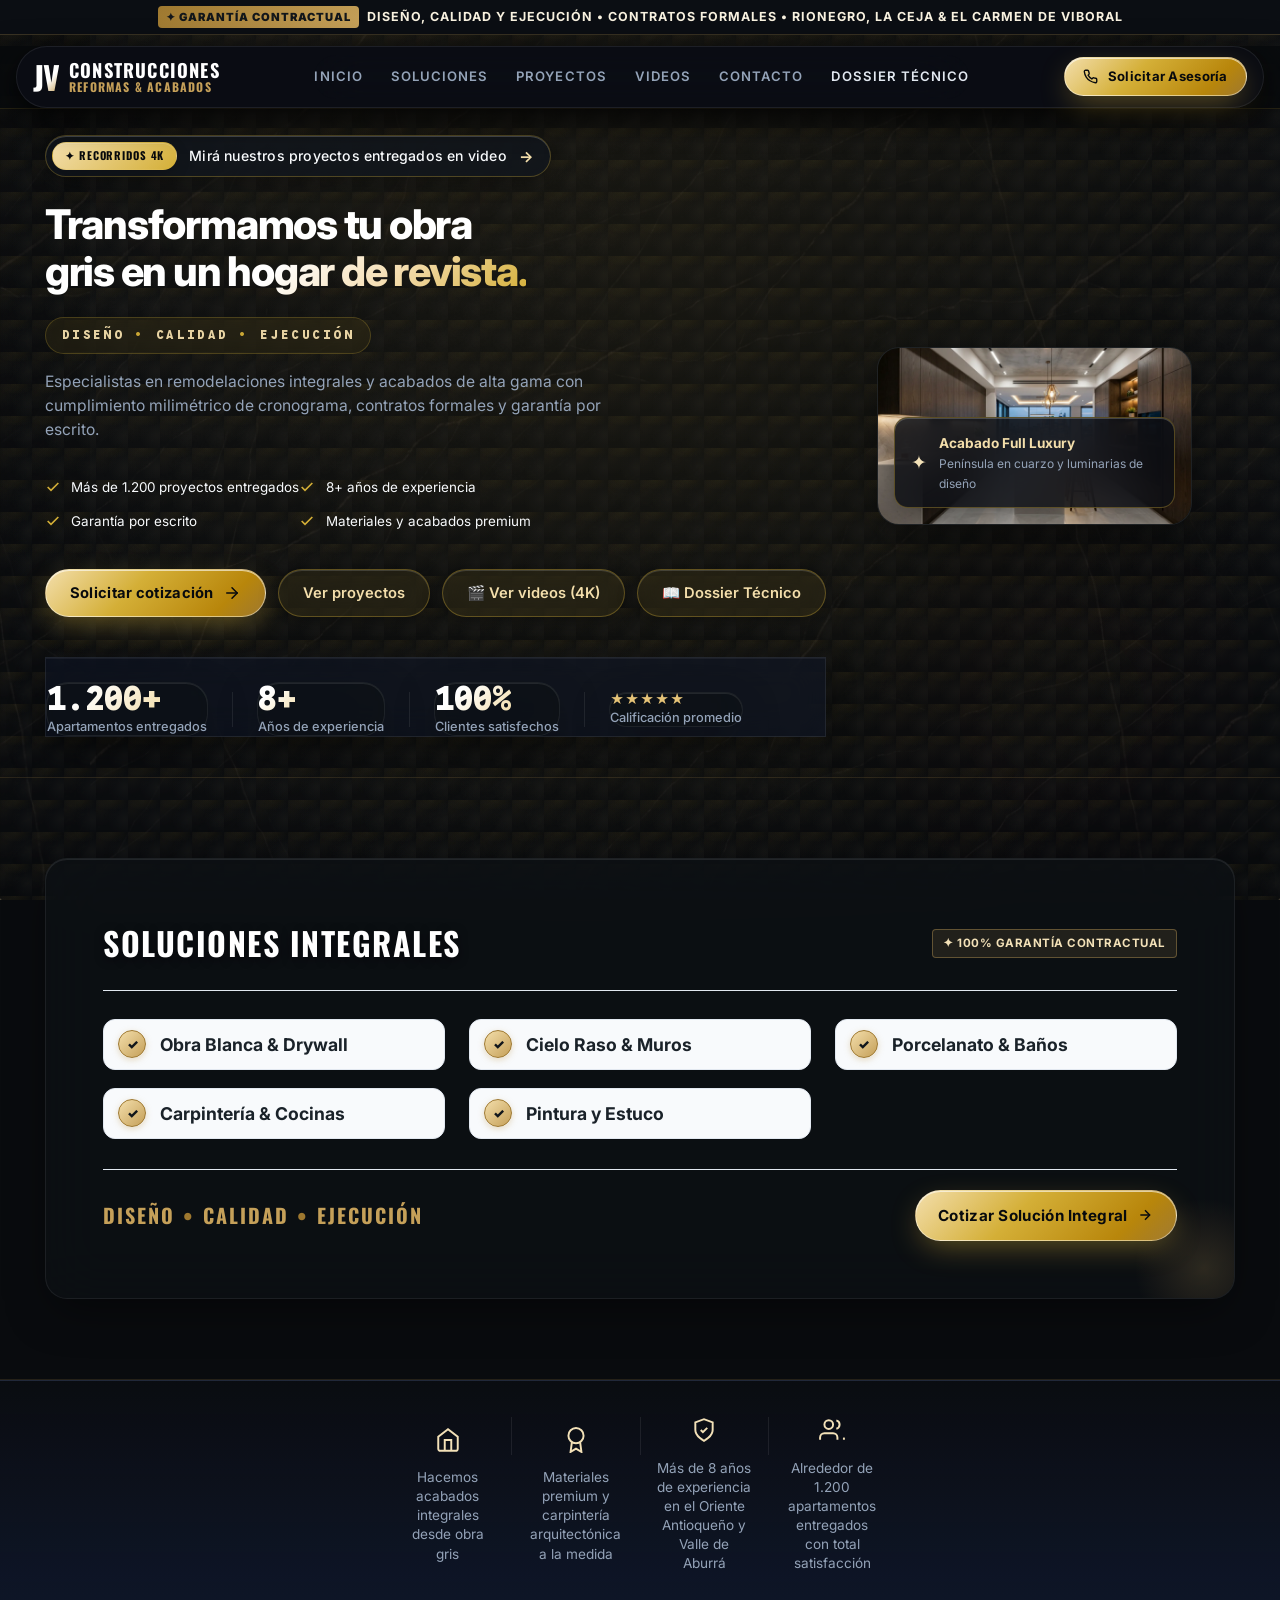
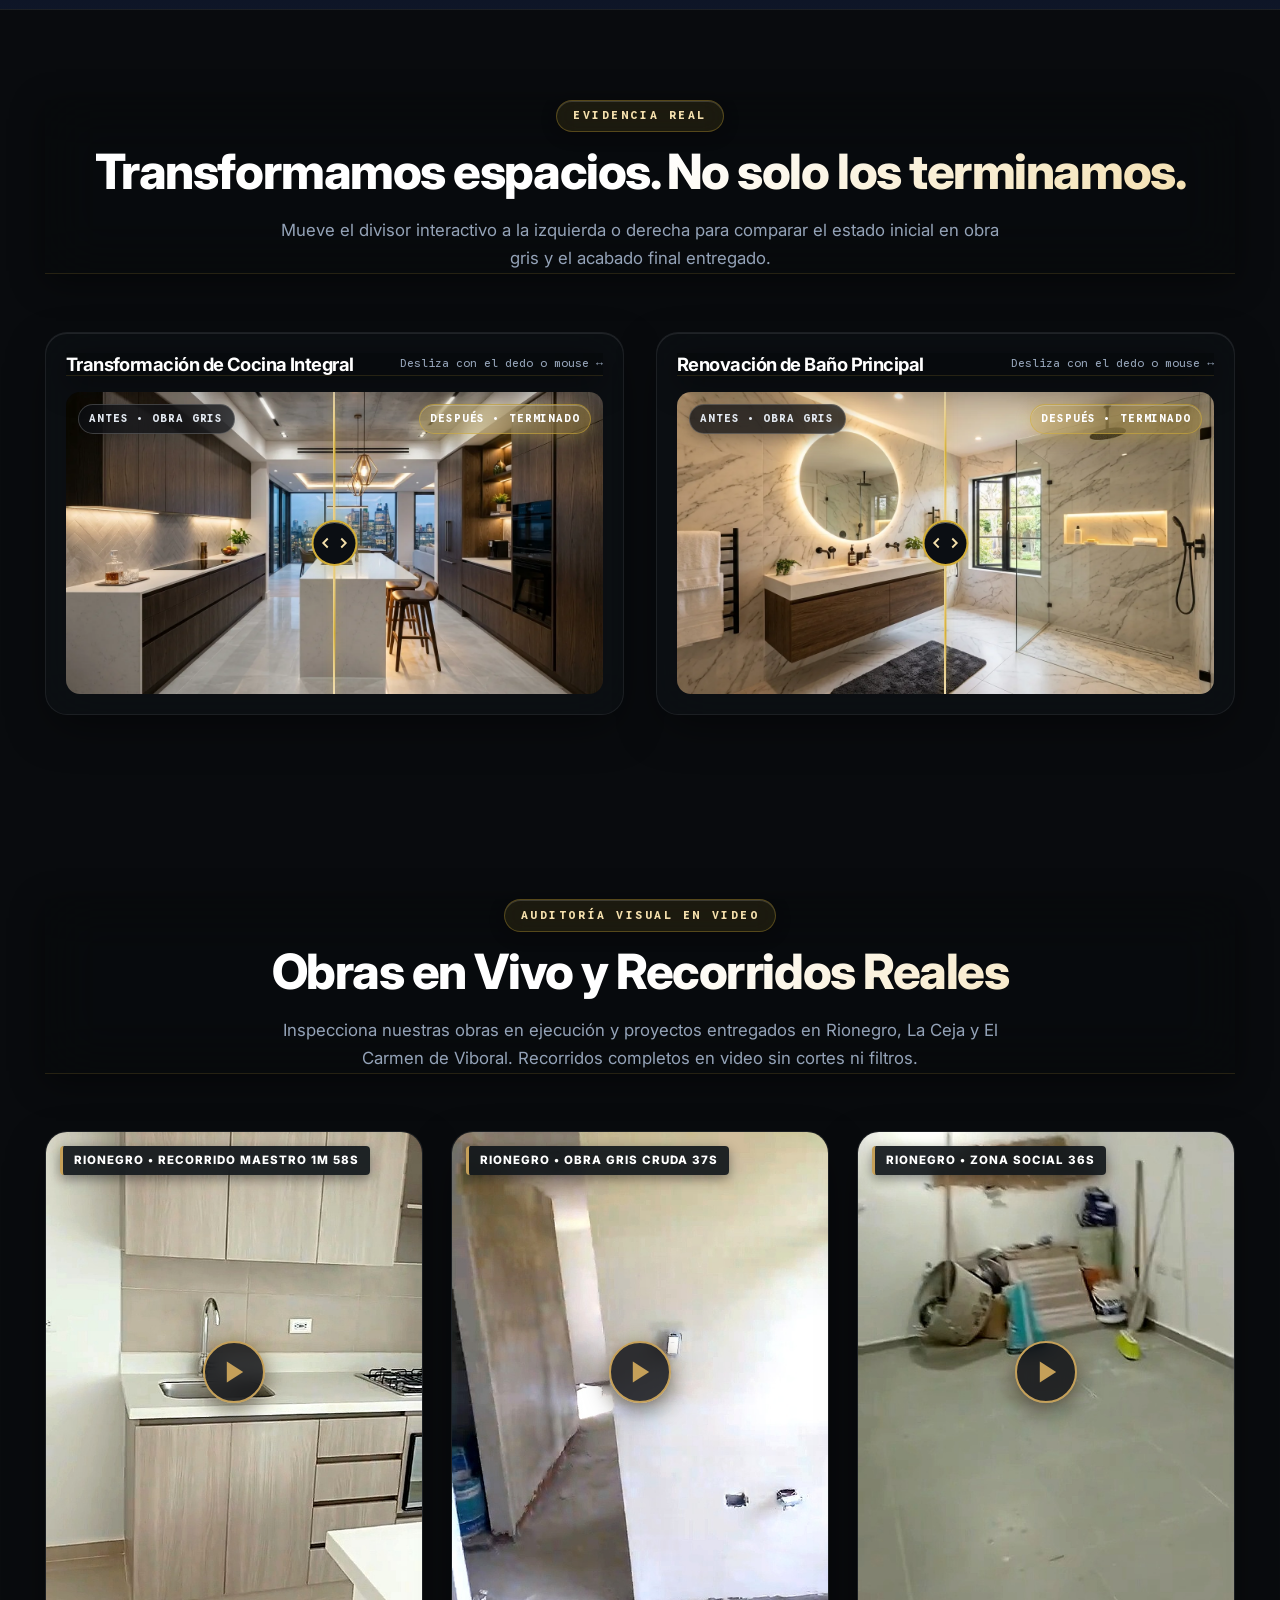
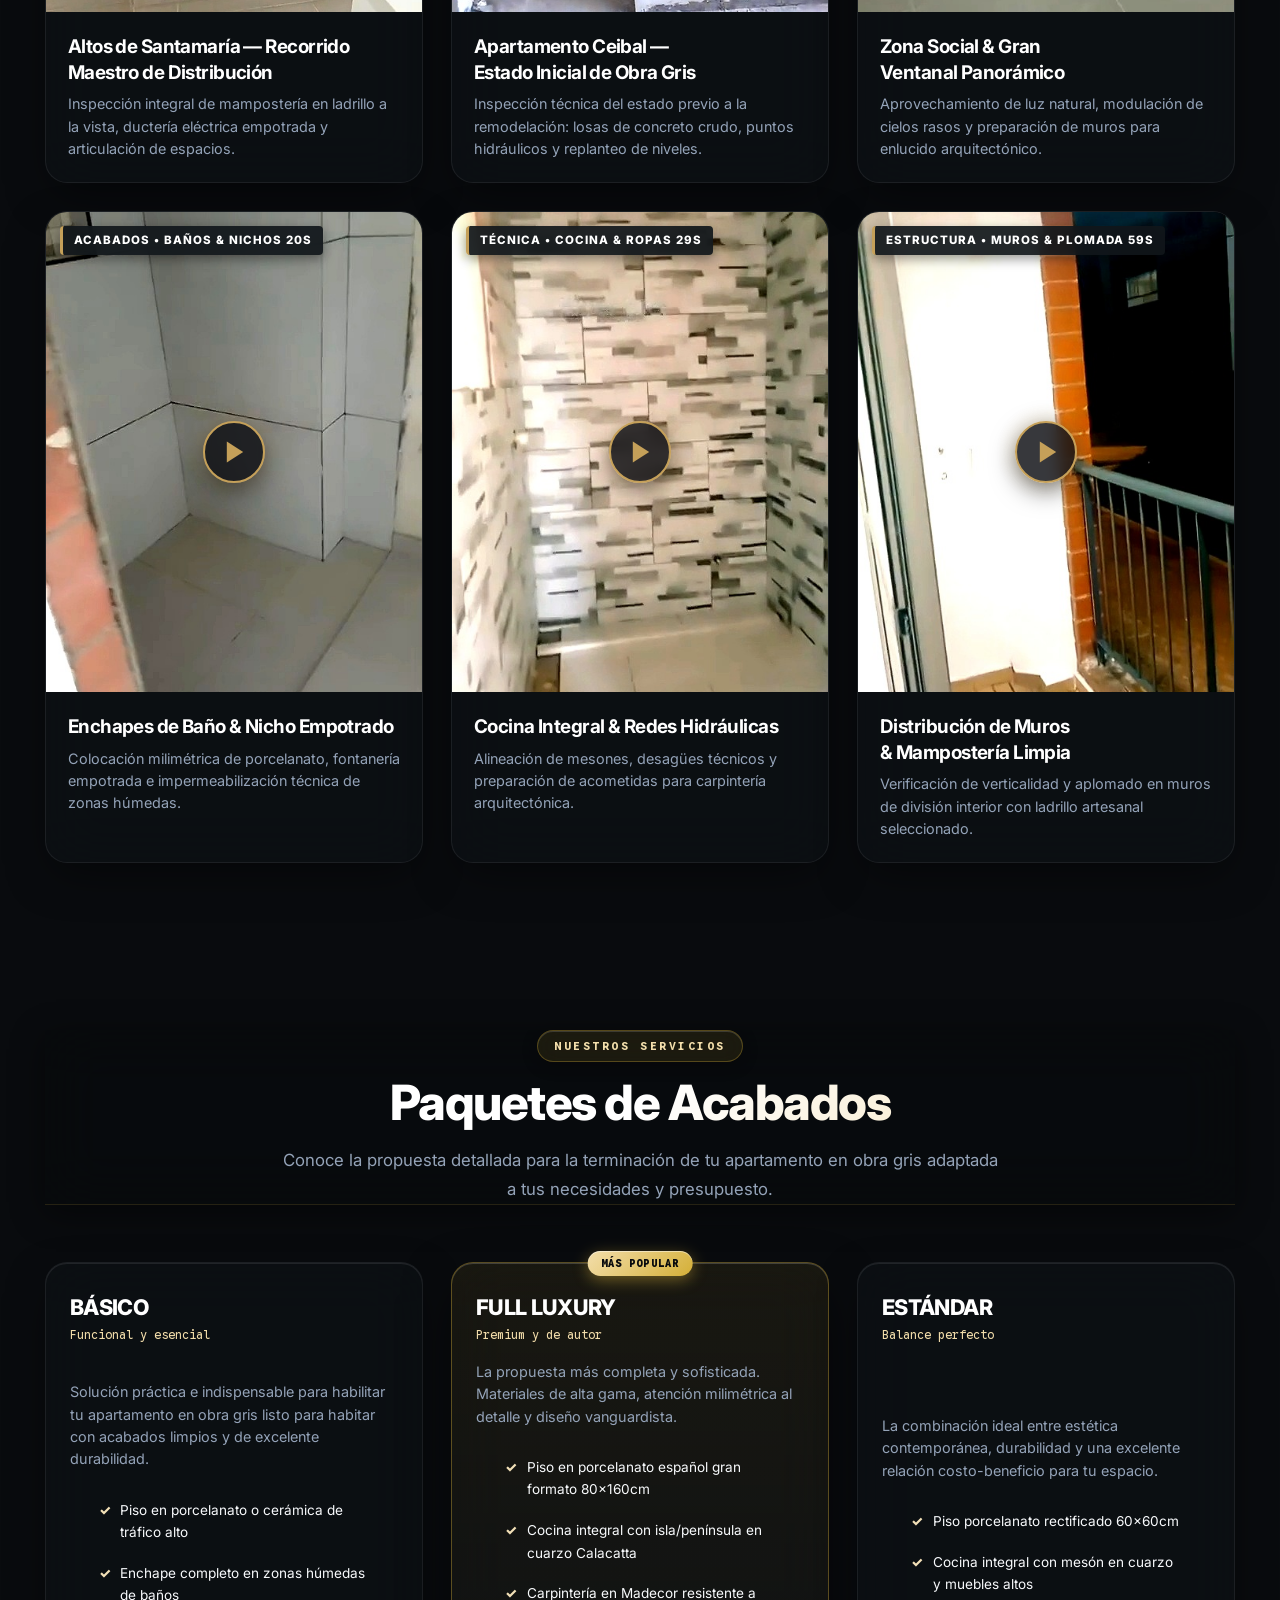
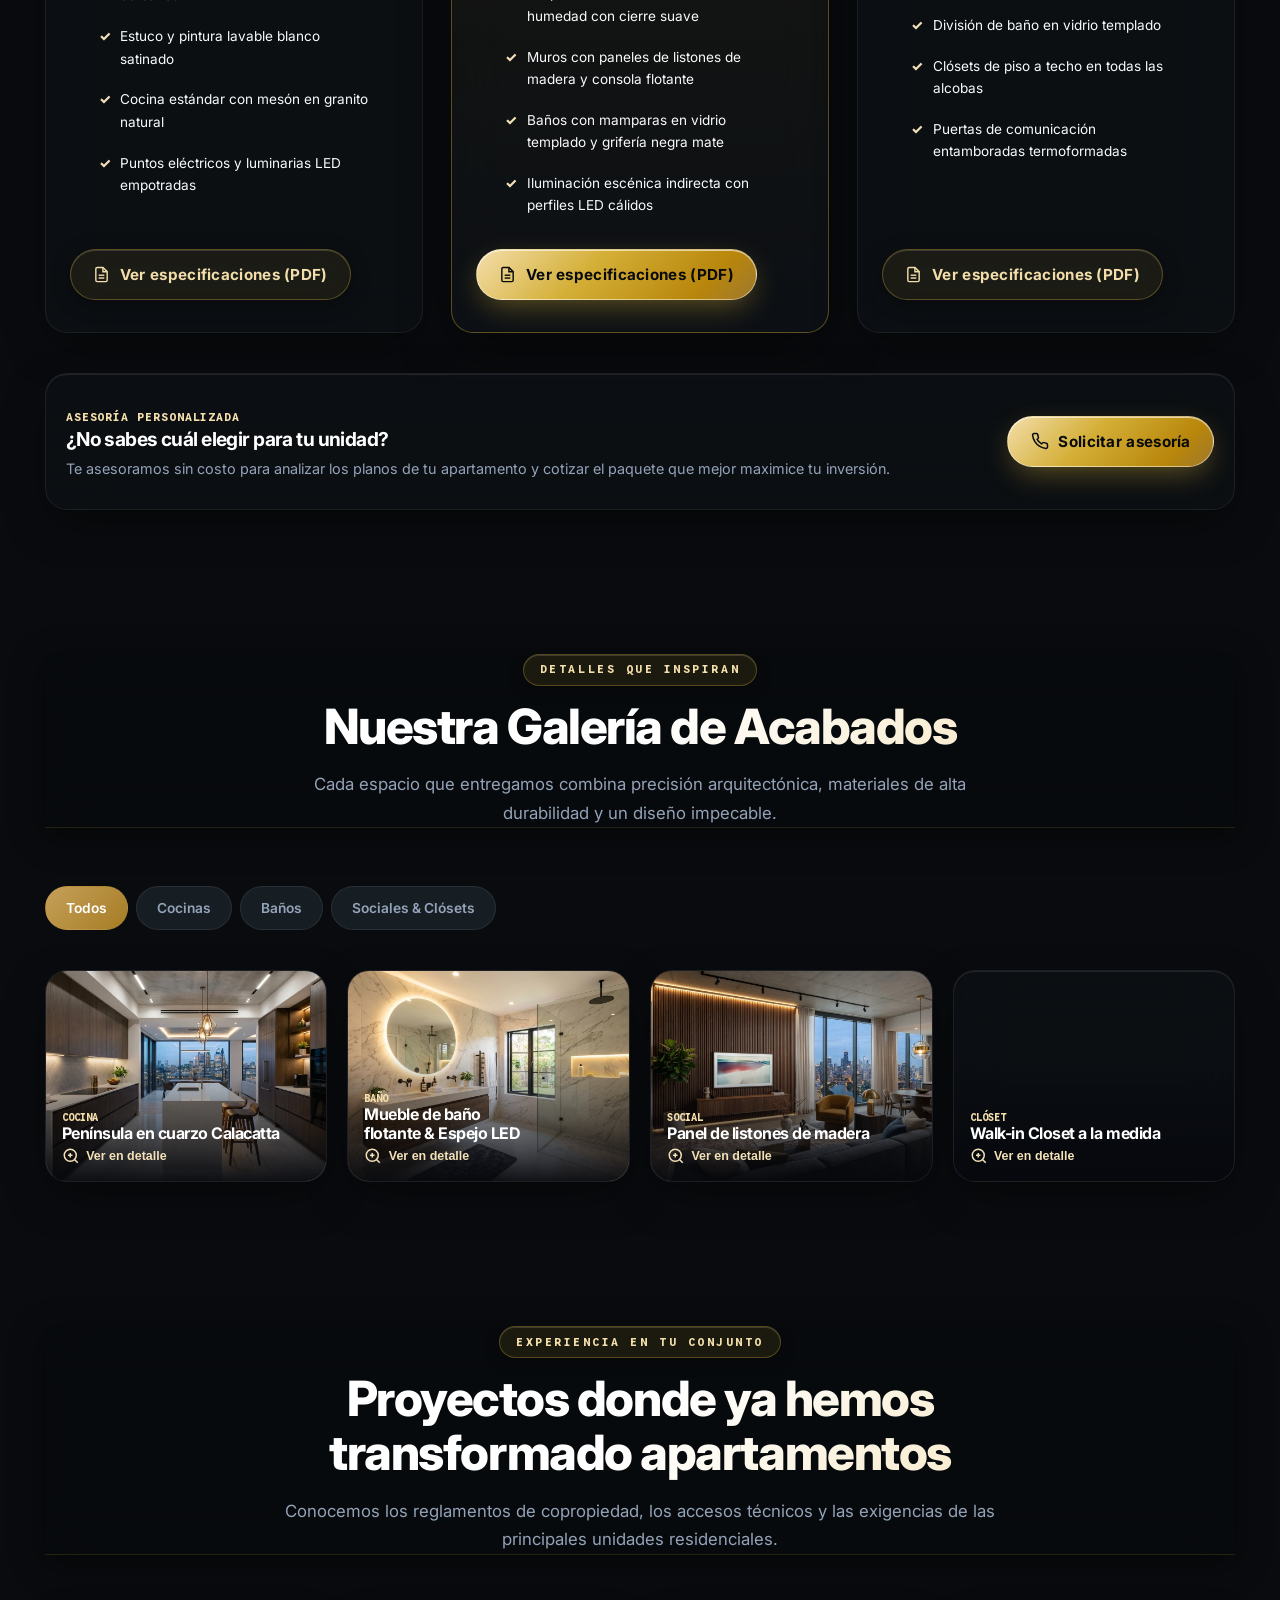
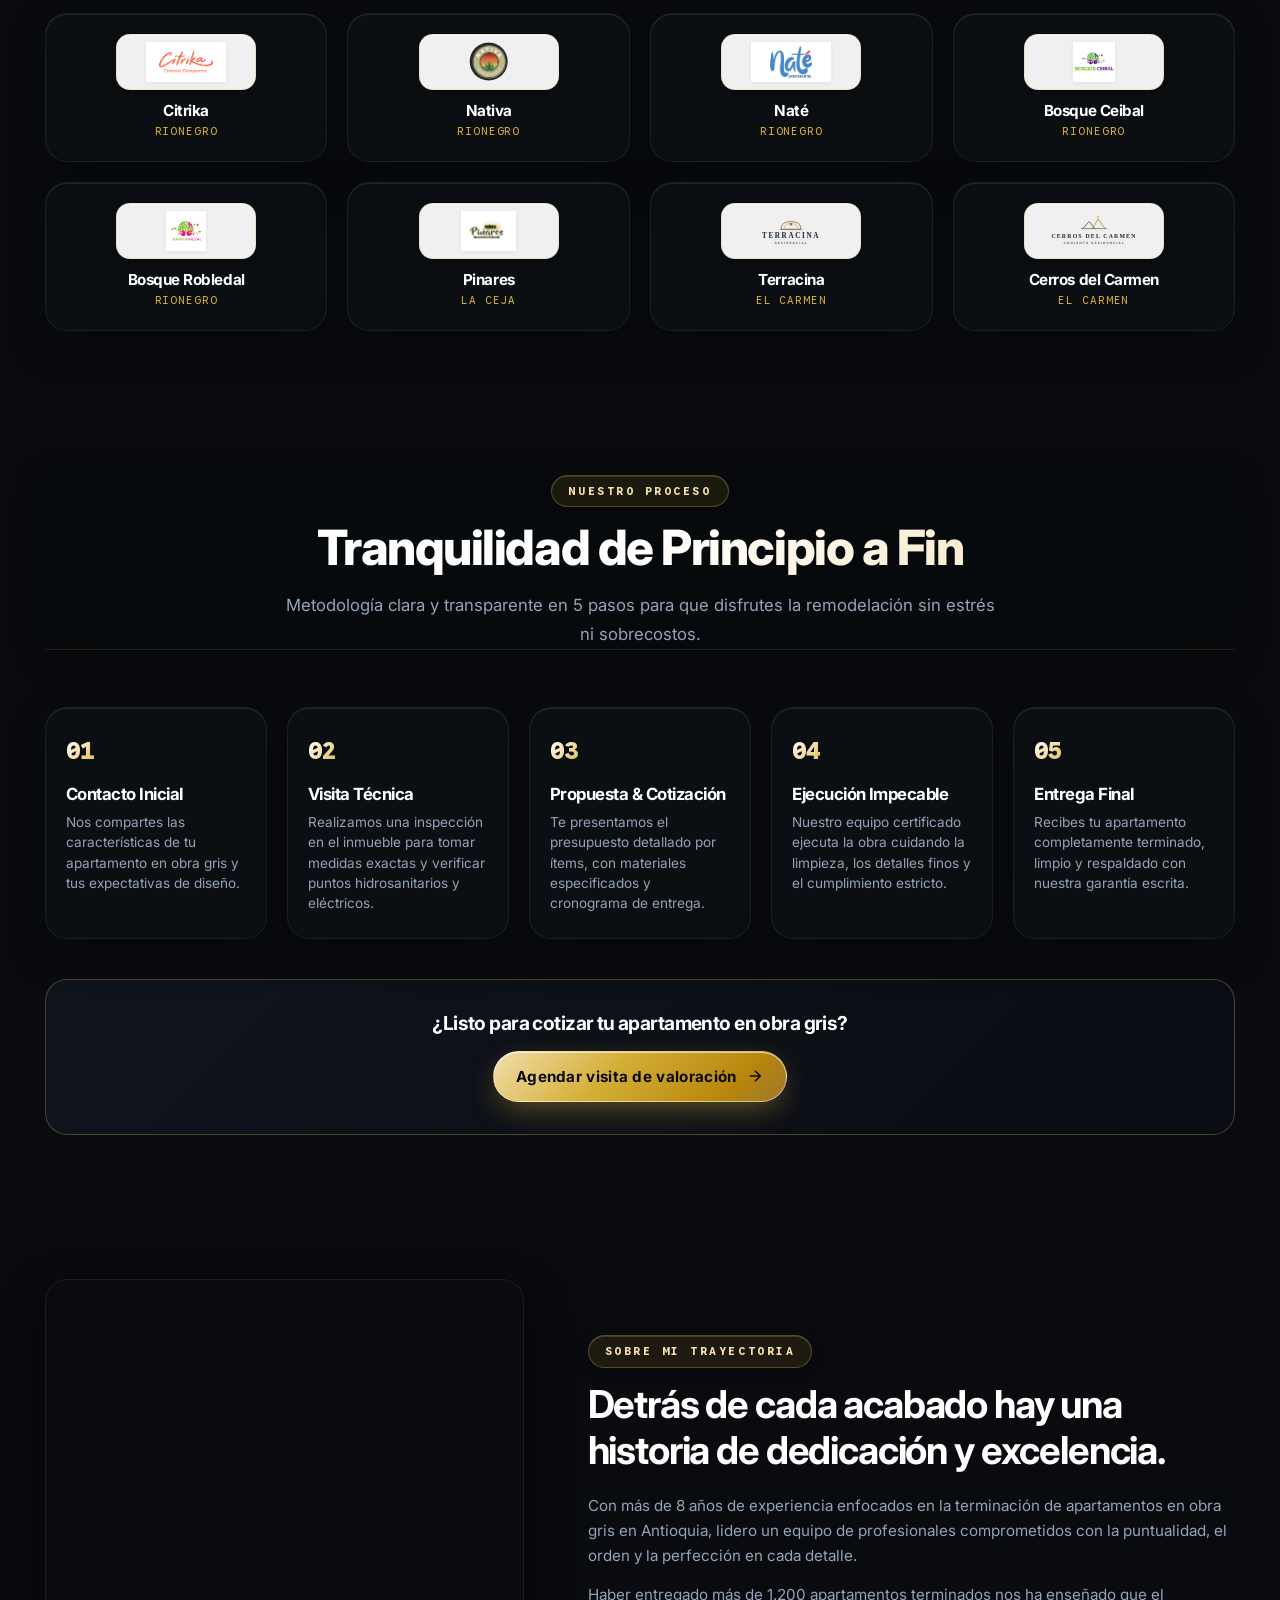
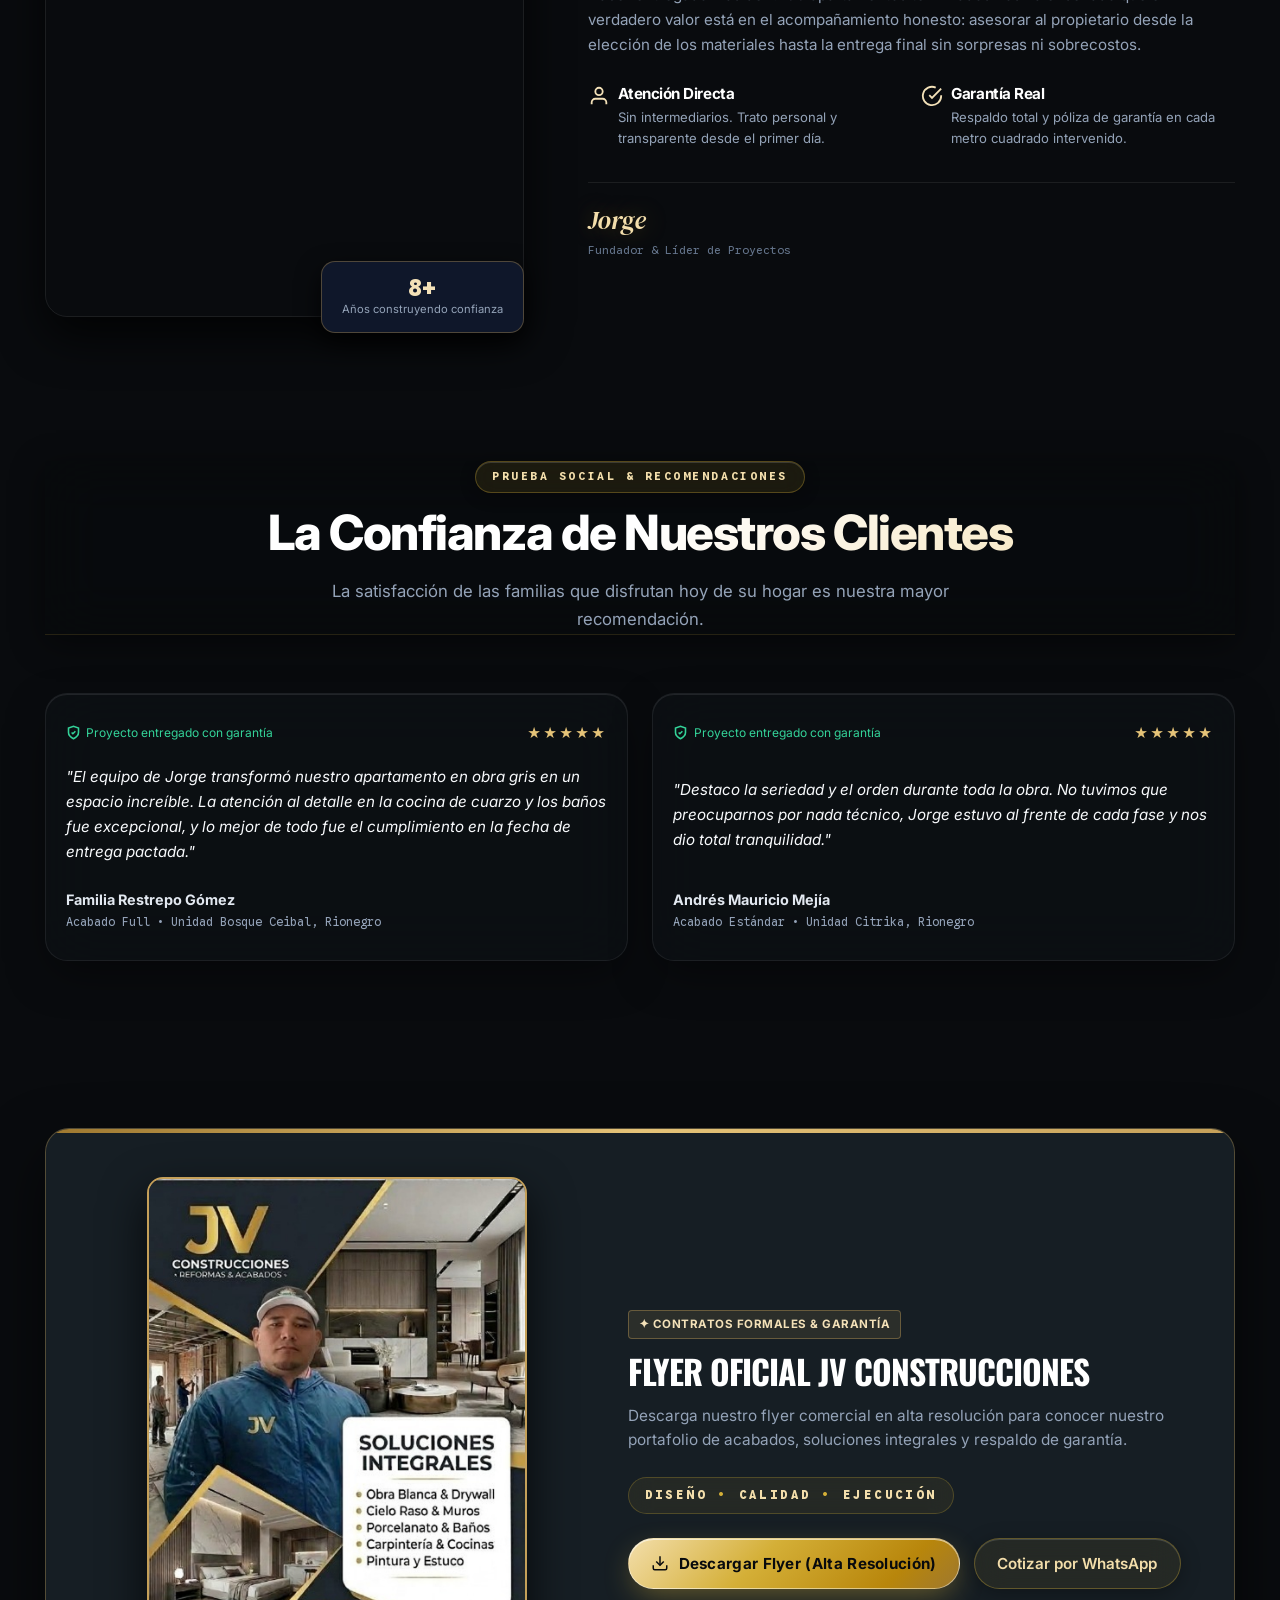
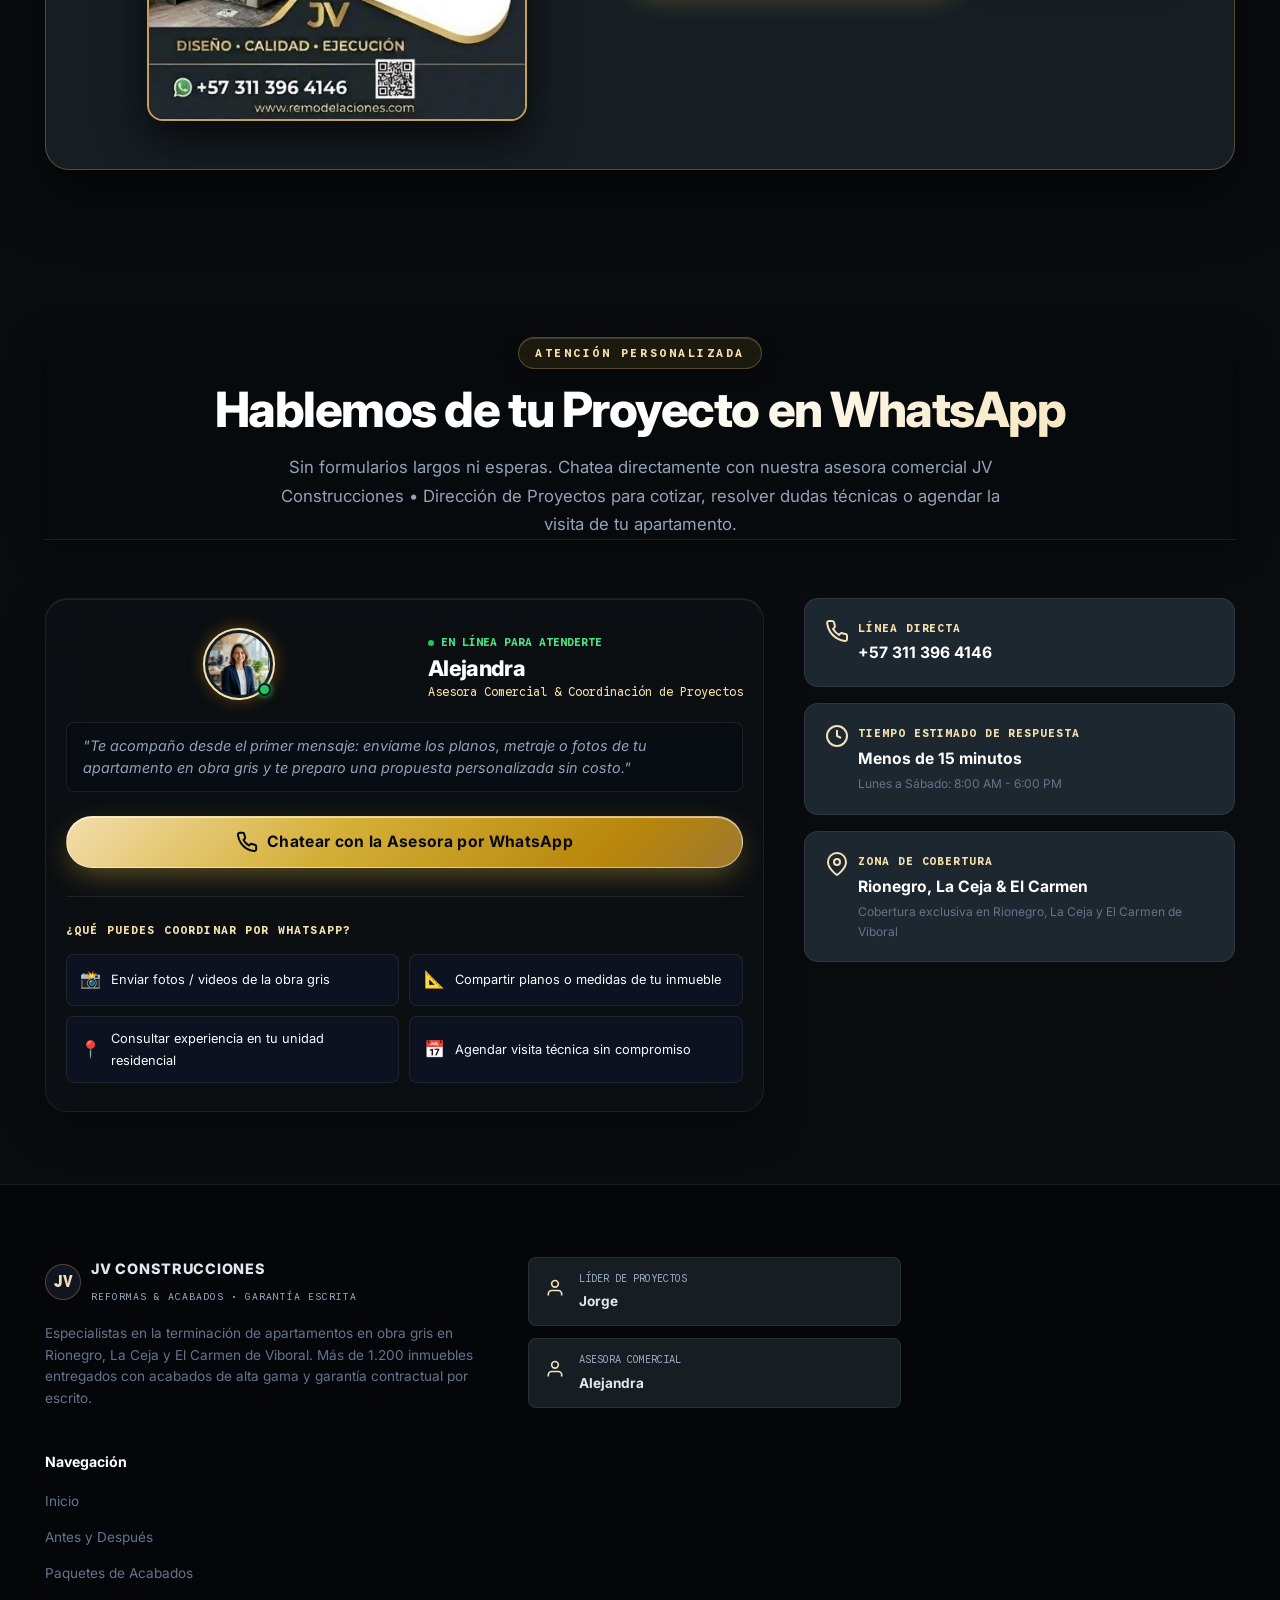
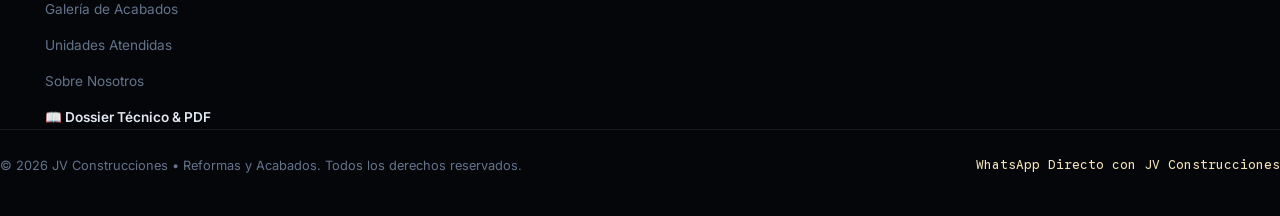
==== commit c21a2011: "fix(ui): restore video navigation, fix syntax error in app.js, and calibrate soluciones contrast" ====
--- a/index.html
+++ b/index.html
@@ -194,6 +194,7 @@
                         <a href="#proyectos" class="btn btn--secondary hero__btn hero__btn--secondary">
                             <span>Ver proyectos</span>
                         </a>
+                        <a href="#videos" class="btn btn--secondary hero__btn" id="hero-videos-btn" style="border-color: rgba(212,175,55,0.4);"><span style="color:var(--color-primary-light);">🎬 Ver videos (4K)</span></a>
                         <a href="MANUAL_INTERACTIVO.html" class="btn btn--secondary hero__btn" style="border-color: rgba(212,175,55,0.4);"><span style="color:var(--color-primary-light);">📖 Dossier Técnico</span></a>
                     </div>
 
--- a/styles.css
+++ b/styles.css
@@ -2770,15 +2770,19 @@
 
 .soluciones-title {
     font-family: 'Oswald', sans-serif;
-    font-size: 2rem;
+    font-size: clamp(1.25rem, 3.5vw, 2rem);
     font-weight: 800;
-    color: #11161B;
+    color: #FFFFFF !important;
     text-transform: uppercase;
     letter-spacing: 1.5px;
     display: flex;
     align-items: center;
     gap: 14px;
     margin: 0;
+    text-shadow: 0 2px 10px rgba(0, 0, 0, 0.5);
+}
+.soluciones-title span {
+    color: #FFFFFF !important;
 }
 
 .soluciones-list {
@@ -3981,3 +3985,138 @@
   -webkit-background-clip: text !important;
   -webkit-text-fill-color: transparent !important;
 }
+
+
+/* ==========================================================================
+   GLOBAL SCROLL MARGIN & ANCHOR NAVIGATION (EOS HARNESS)
+   ========================================================================== */
+section[id],
+.video-showcase-section,
+.before-after,
+.soluciones-section,
+.packages,
+.gallery-section,
+.units,
+.process,
+.about,
+.testimonials,
+.flyer-showcase-section,
+.contact-section {
+    scroll-margin-top: 100px !important;
+}
+
+/* ==========================================================================
+   MOBILE HIGH-DEFINITION REFINEMENTS & CONTRAST ACCESSIBILITY (EOS AUDIT)
+   ========================================================================== */
+@media (max-width: 640px) {
+    section[id] {
+        scroll-margin-top: 80px !important;
+    }
+
+    .top-legal-bar {
+        display: flex !important;
+        flex-direction: column !important;
+        align-items: center !important;
+        text-align: center !important;
+        gap: 6px !important;
+        padding: 8px 12px !important;
+        font-size: 0.68rem !important;
+        letter-spacing: 0.6px !important;
+        line-height: 1.3 !important;
+    }
+
+    .hero .slogan-architectural,
+    .slogan-architectural {
+        letter-spacing: 0.12em !important;
+        font-size: 0.68rem !important;
+        max-width: 100% !important;
+        white-space: normal !important;
+        text-align: center !important;
+        justify-content: center !important;
+        padding: 5px 12px !important;
+    }
+
+    .hero__metrics {
+        grid-template-columns: repeat(3, 1fr) !important;
+        gap: 4px !important;
+        padding: 12px 6px !important;
+    }
+
+    .metric-item {
+        padding: 8px 4px !important;
+        text-align: center !important;
+    }
+
+    .metric-item .metric-number {
+        font-size: 1.25rem !important;
+    }
+
+    .metric-item .metric-label {
+        font-size: 0.65rem !important;
+        line-height: 1.2 !important;
+    }
+
+    .soluciones-section {
+        padding: 40px 0 !important;
+    }
+
+    .soluciones-card-container {
+        padding: 24px 16px !important;
+        border-radius: 20px !important;
+    }
+
+    .soluciones-header {
+        flex-direction: column !important;
+        align-items: flex-start !important;
+        gap: 12px !important;
+        margin-bottom: 20px !important;
+        padding-bottom: 14px !important;
+        border-bottom: 1px solid rgba(255, 255, 255, 0.12) !important;
+    }
+
+    .soluciones-title {
+        font-size: clamp(1.1rem, 4.5vw, 1.35rem) !important;
+        letter-spacing: 0.8px !important;
+        line-height: 1.2 !important;
+        color: #FFFFFF !important;
+    }
+
+    .soluciones-title span {
+        color: #FFFFFF !important;
+    }
+
+    .soluciones-list {
+        grid-template-columns: 1fr !important;
+        gap: 10px !important;
+        margin-bottom: 22px !important;
+    }
+
+    .solucion-item {
+        font-size: 0.95rem !important;
+        padding: 10px 14px !important;
+        border-radius: 10px !important;
+    }
+
+    .soluciones-footer {
+        flex-direction: column !important;
+        align-items: stretch !important;
+        gap: 16px !important;
+        text-align: center !important;
+        padding-top: 16px !important;
+        border-top: 1px solid rgba(255, 255, 255, 0.12) !important;
+    }
+
+    .soluciones-footer .btn {
+        width: 100% !important;
+        justify-content: center !important;
+    }
+
+    .soluciones-slogan {
+        justify-content: center !important;
+        font-size: clamp(0.78rem, 3.2vw, 0.9rem) !important;
+        letter-spacing: 1px !important;
+        flex-wrap: wrap !important;
+        gap: 6px !important;
+        text-align: center !important;
+    }
+}
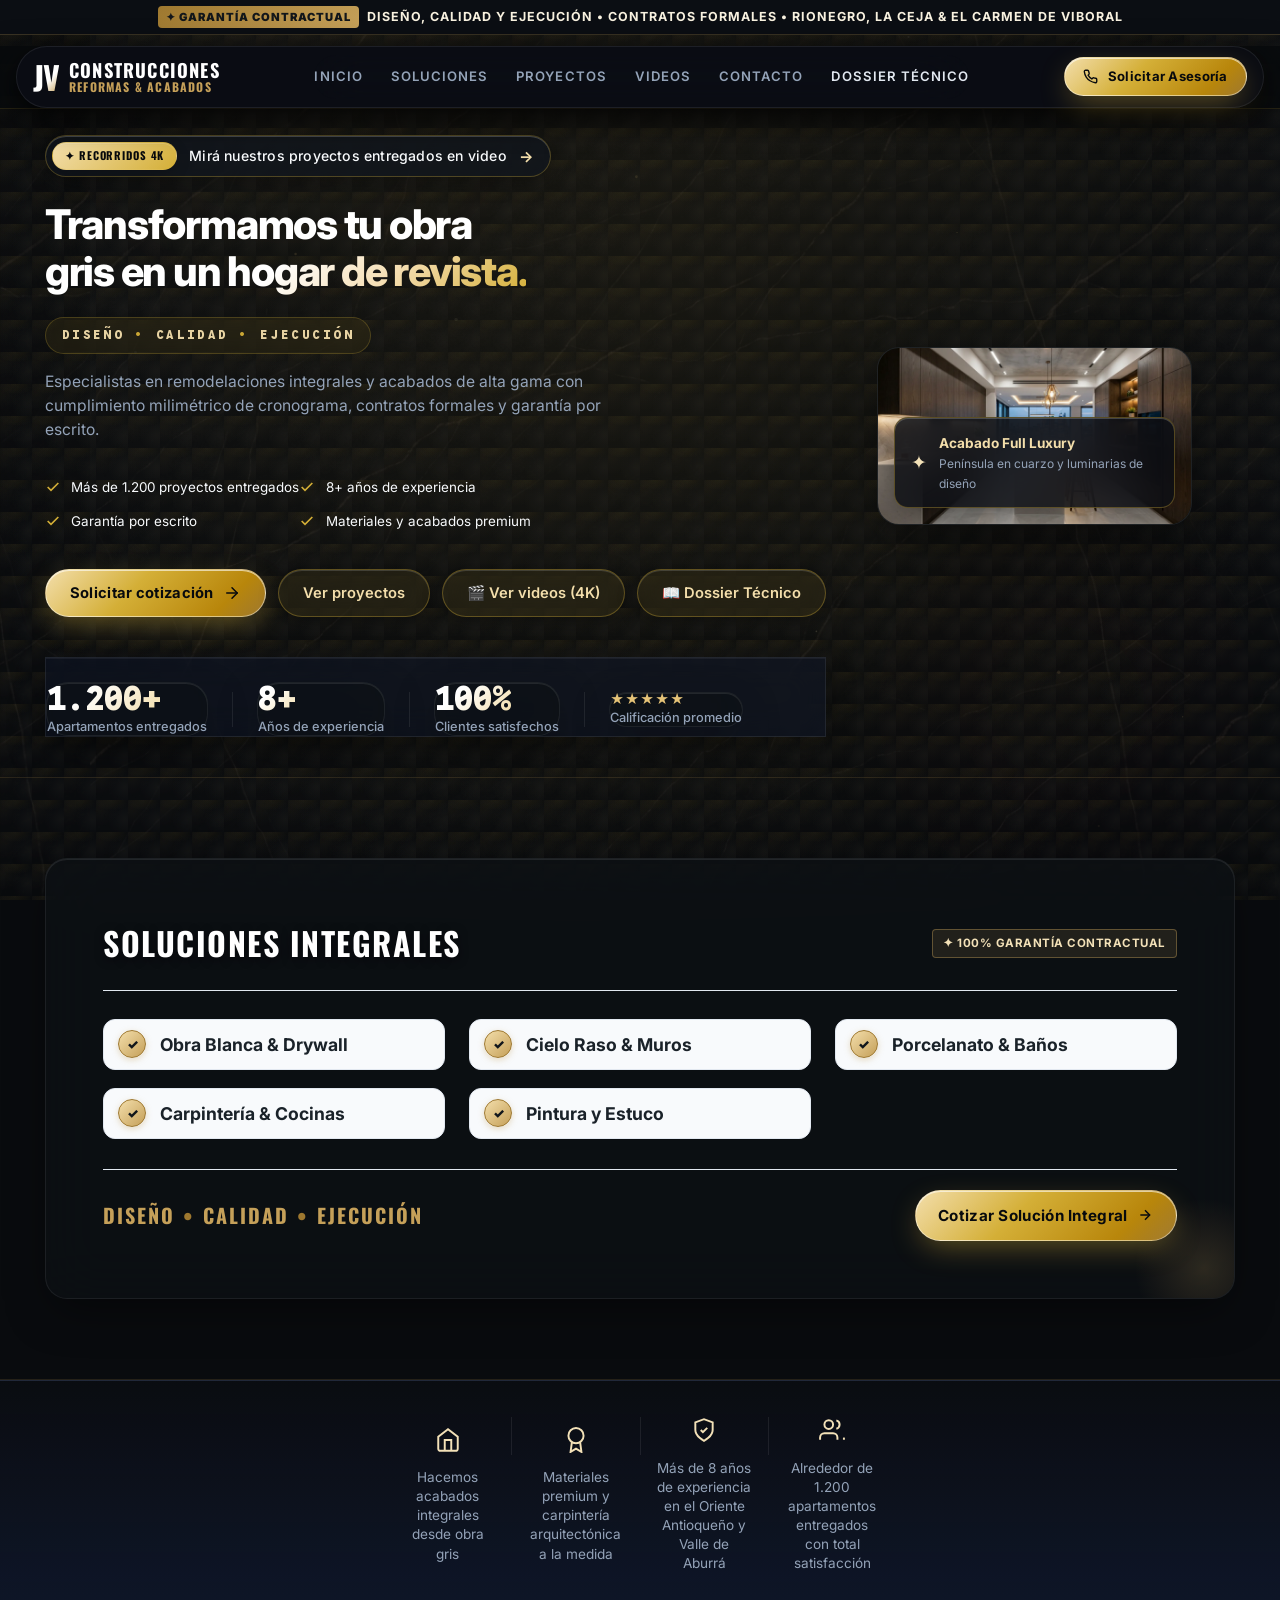
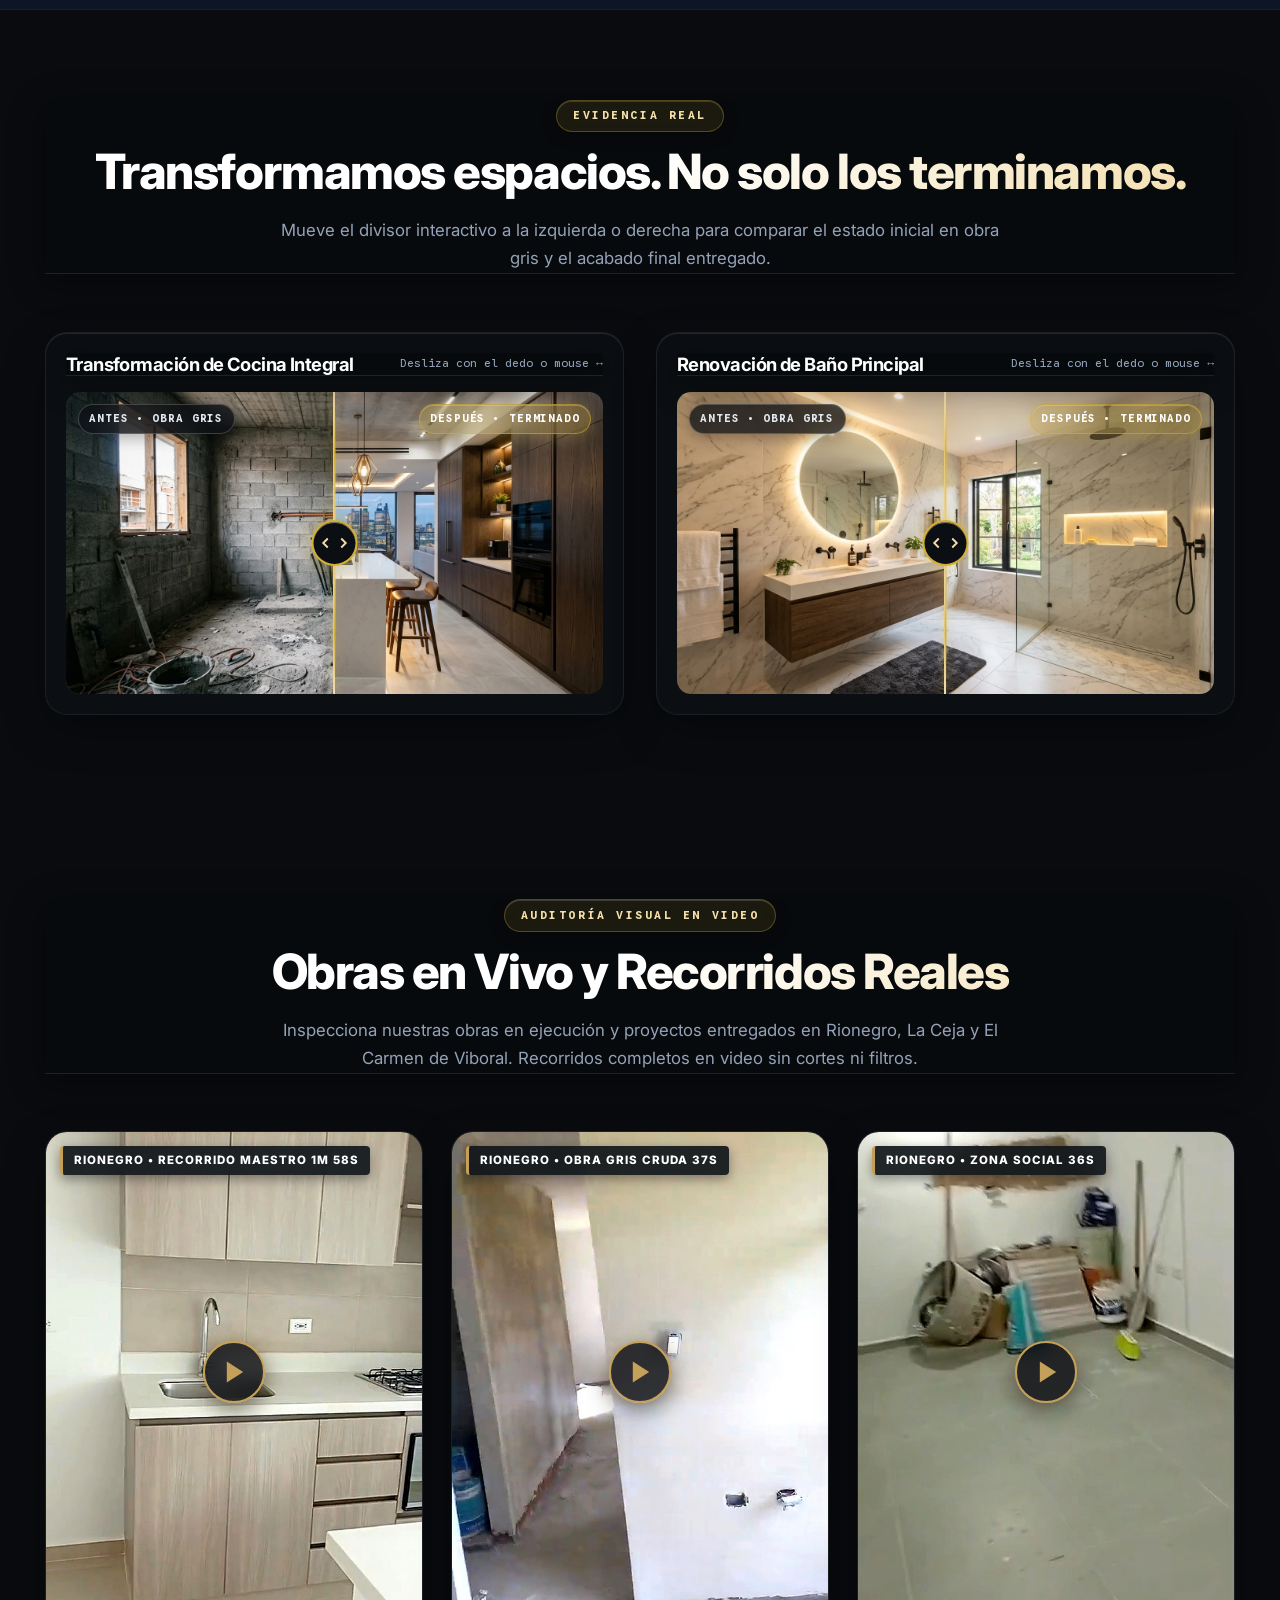
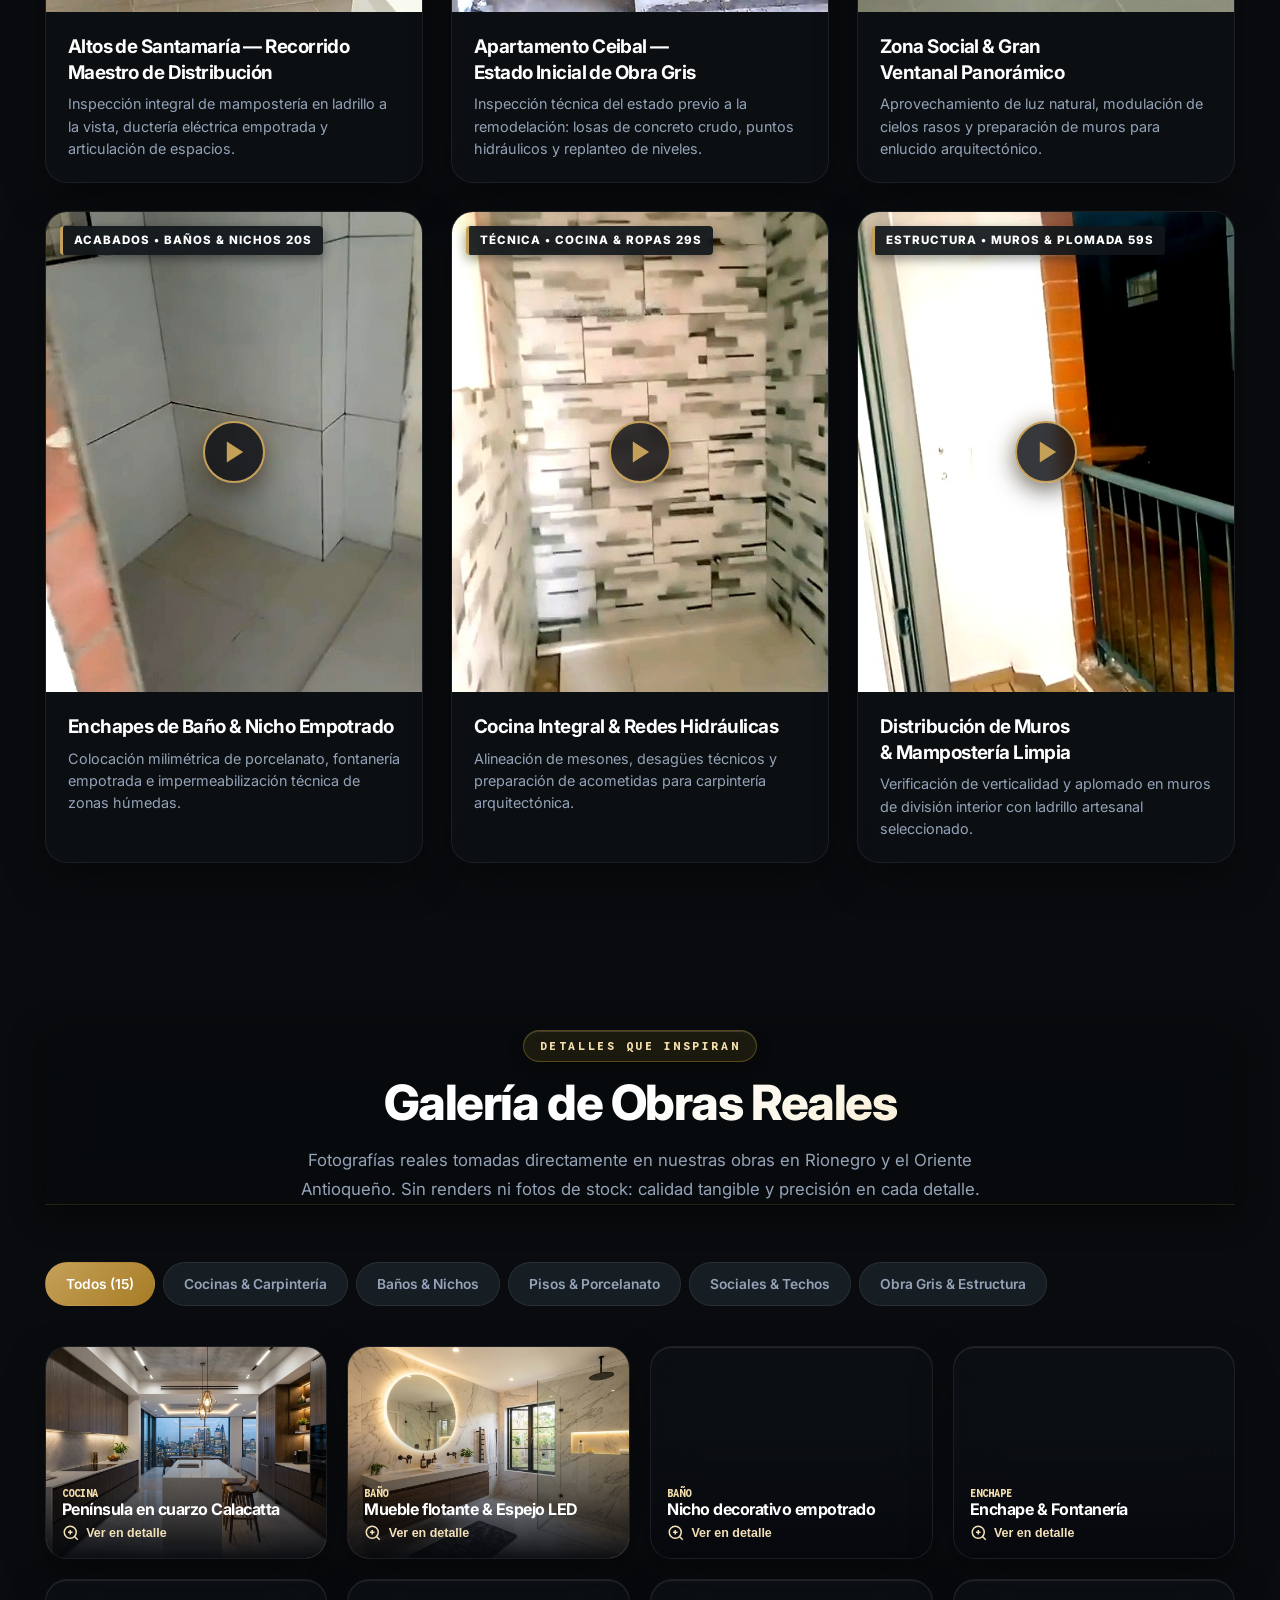
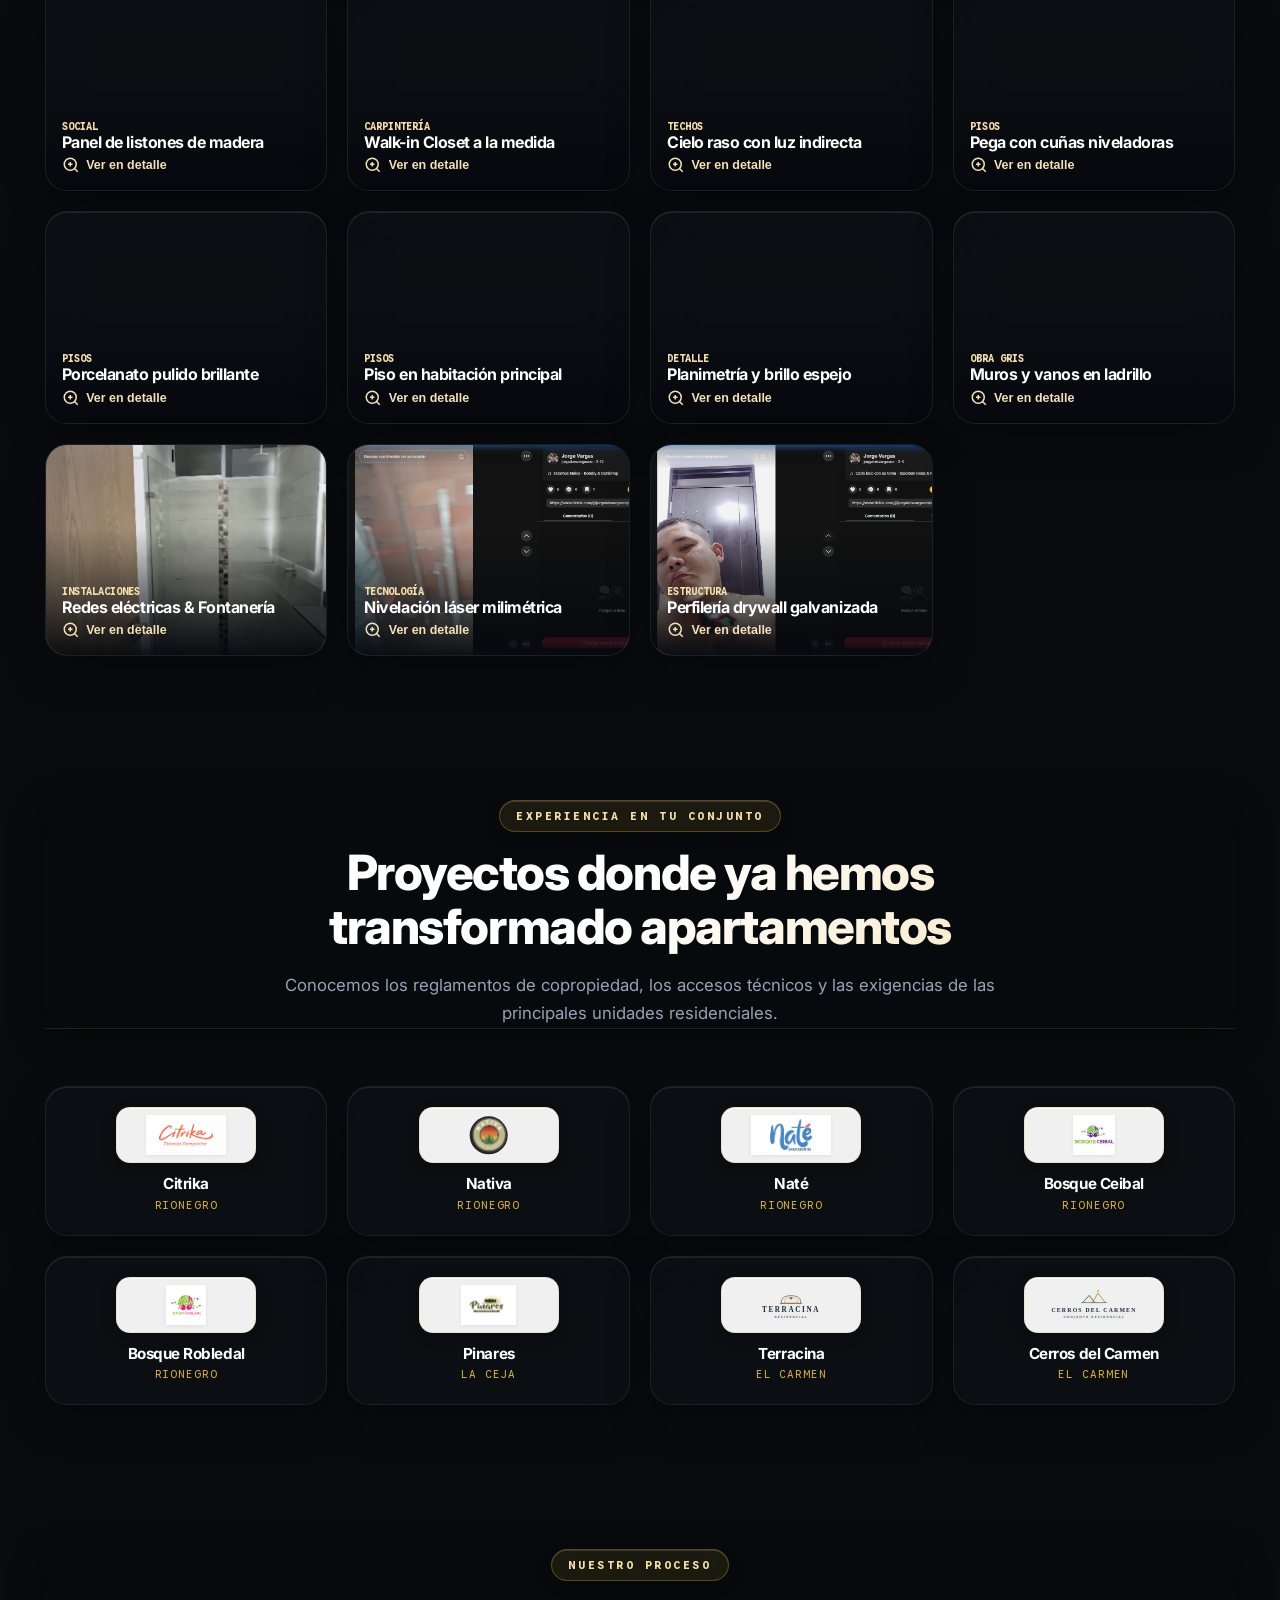
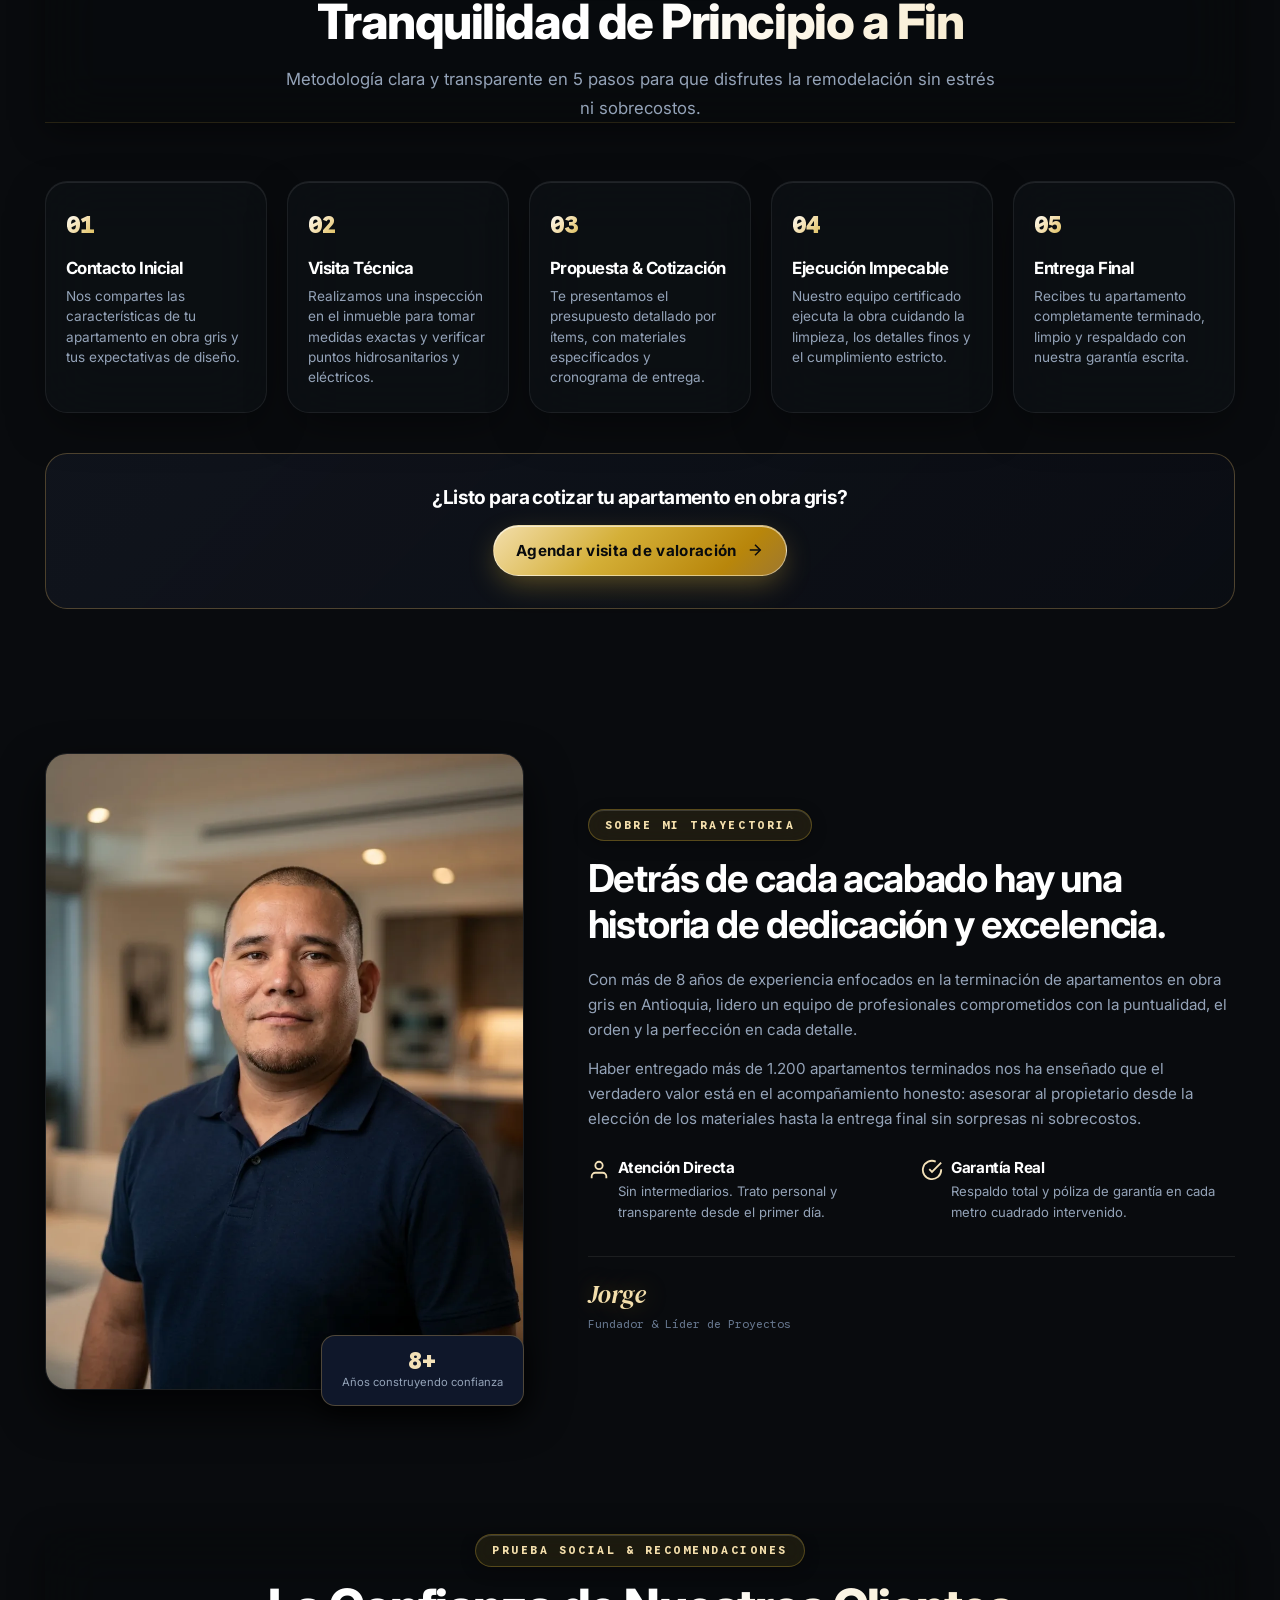
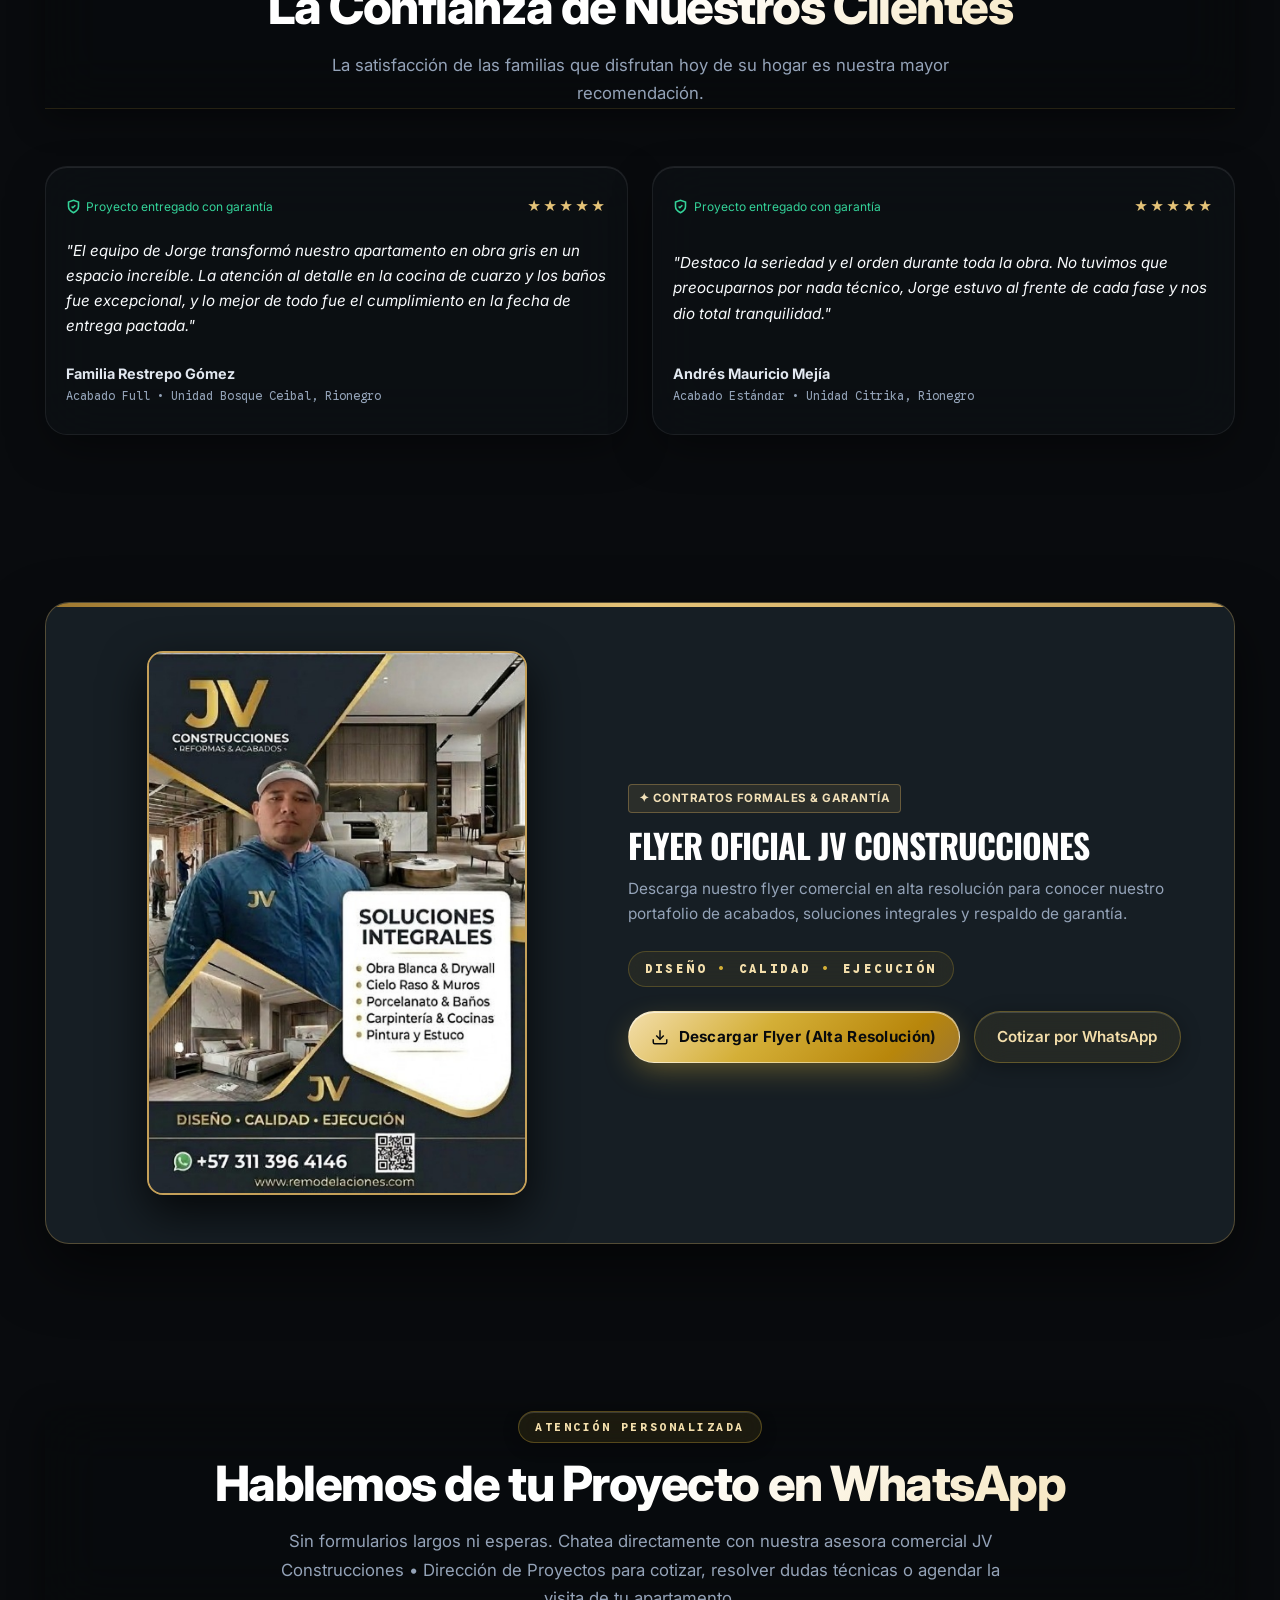
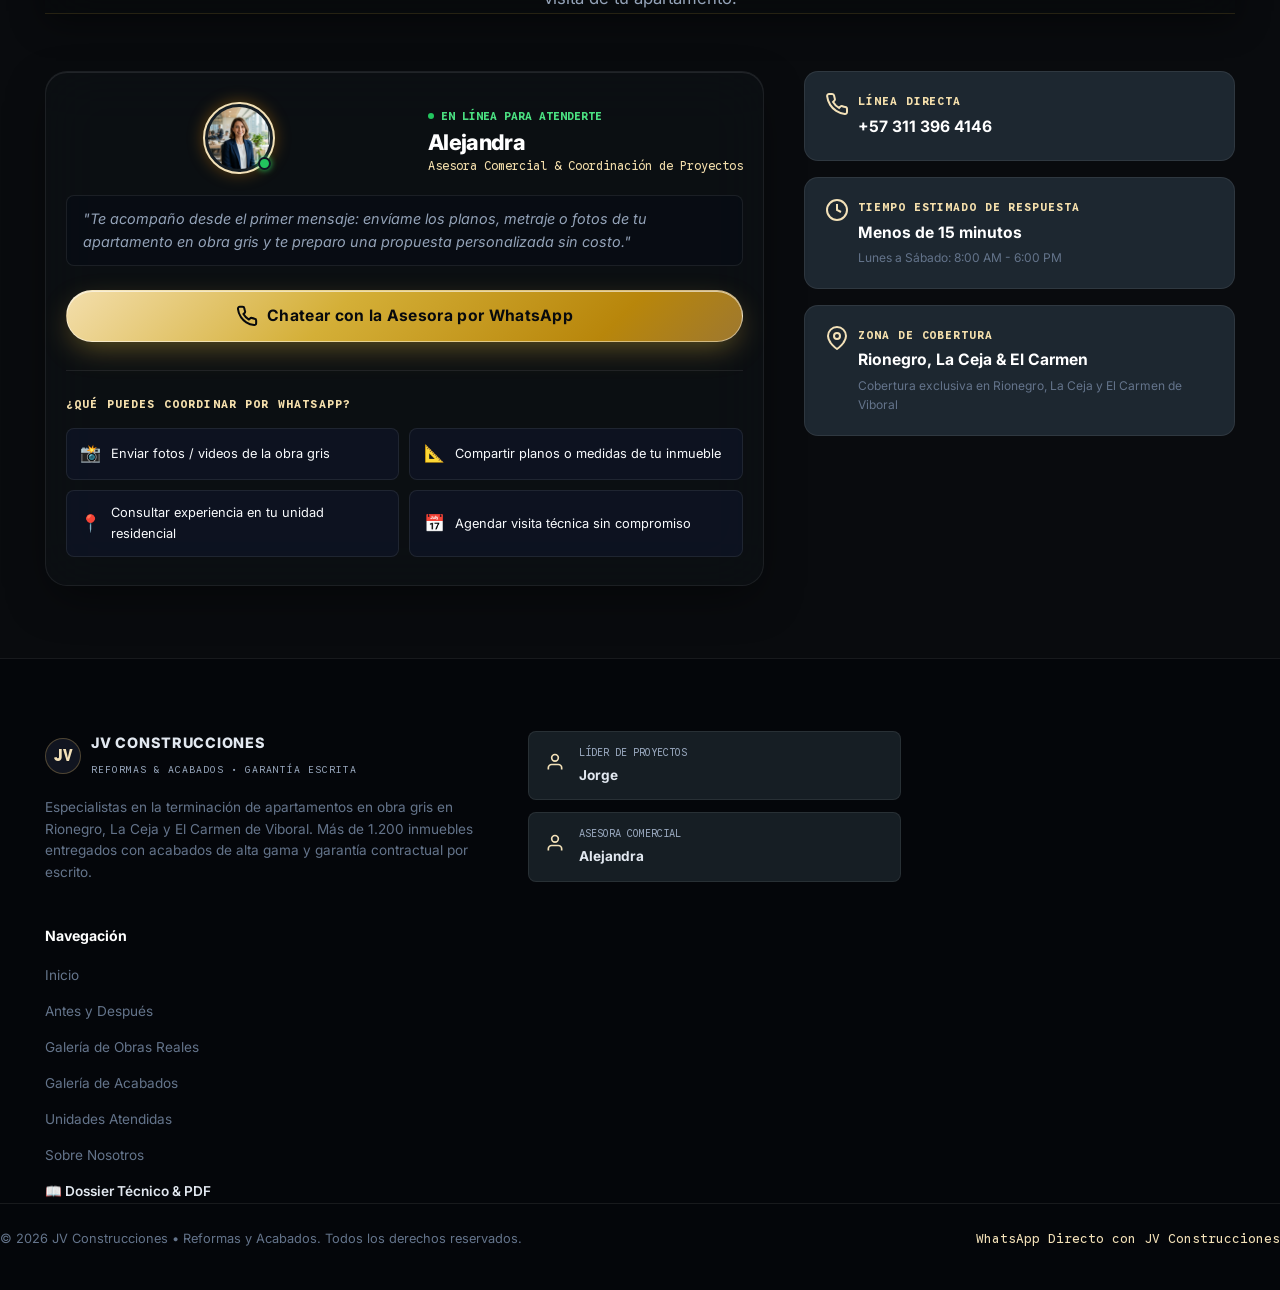
==== commit 0b098fed: "feat(landing): remove packages, integrate 15 real on-site photos and optimize gallery filters" ====
--- a/index.html
+++ b/index.html
@@ -575,156 +575,29 @@
         <!-- ============================================ -->
         <!-- PACKAGES & SERVICES                          -->
         <!-- ============================================ -->
-        <section class="packages" id="paquetes">
-            <div class="container">
-                <header class="section-header text-center">
-                    <span class="section-label">NUESTROS SERVICIOS</span>
-                    <h2 class="section-title">Paquetes de Acabados</h2>
-                    <p class="section-subtitle">
-                        Conoce la propuesta detallada para la terminación de tu apartamento en obra gris adaptada a tus necesidades y presupuesto.
-                    </p>
-                </header>
-
-                <div class="packages__grid">
-                    <!-- Package Básico -->
-                    <article class="package-card">
-                        <div class="package-card__header">
-                            <h3 class="package-card__title">BÁSICO</h3>
-                            <p class="package-card__tagline">Funcional y esencial</p>
-                        </div>
-                        <div class="package-card__body">
-                            <p class="package-card__desc">
-                                Solución práctica e indispensable para habilitar tu apartamento en obra gris listo para habitar con acabados limpios y de excelente durabilidad.
-                            </p>
-                            <ul class="package-card__features">
-                                <li>Piso en porcelanato o cerámica de tráfico alto</li>
-                                <li>Enchape completo en zonas húmedas de baños</li>
-                                <li>Estuco y pintura lavable blanco satinado</li>
-                                <li>Cocina estándar con mesón en granito natural</li>
-                                <li>Puntos eléctricos y luminarias LED empotradas</li>
-                            </ul>
-                        </div>
-                        <div class="package-card__footer">
-                            <a href="#contacto" class="btn btn--secondary package-card__btn">
-                                <svg width="17" height="17" viewBox="0 0 24 24" fill="none" stroke="currentColor" stroke-width="2">
-                                    <path d="M14 2H6a2 2 0 0 0-2 2v16a2 2 0 0 0 2 2h12a2 2 0 0 0 2-2V8z"/>
-                                    <polyline points="14 2 14 8 20 8"/>
-                                    <line x1="16" y1="13" x2="8" y2="13"/>
-                                    <line x1="16" y1="17" x2="8" y2="17"/>
-                                </svg>
-                                <span>Ver especificaciones (PDF)</span>
-                            </a>
-                        </div>
-                    </article>
-
-                    <!-- Package Full (Featured) -->
-                    <article class="package-card package-card--featured">
-                        <div class="package-card__popular-badge">MÁS POPULAR</div>
-                        <div class="package-card__header">
-                            <h3 class="package-card__title">FULL LUXURY</h3>
-                            <p class="package-card__tagline">Premium y de autor</p>
-                        </div>
-                        <div class="package-card__body">
-                            <p class="package-card__desc">
-                                La propuesta más completa y sofisticada. Materiales de alta gama, atención milimétrica al detalle y diseño vanguardista.
-                            </p>
-                            <ul class="package-card__features">
-                                <li>Piso en porcelanato español gran formato 80x160cm</li>
-                                <li>Cocina integral con isla/península en cuarzo Calacatta</li>
-                                <li>Carpintería en Madecor resistente a humedad con cierre suave</li>
-                                <li>Muros con paneles de listones de madera y consola flotante</li>
-                                <li>Baños con mamparas en vidrio templado y grifería negra mate</li>
-                                <li>Iluminación escénica indirecta con perfiles LED cálidos</li>
-                            </ul>
-                        </div>
-                        <div class="package-card__footer">
-                            <a href="#contacto" class="btn btn--primary package-card__btn">
-                                <svg width="17" height="17" viewBox="0 0 24 24" fill="none" stroke="currentColor" stroke-width="2">
-                                    <path d="M14 2H6a2 2 0 0 0-2 2v16a2 2 0 0 0 2 2h12a2 2 0 0 0 2-2V8z"/>
-                                    <polyline points="14 2 14 8 20 8"/>
-                                    <line x1="16" y1="13" x2="8" y2="13"/>
-                                    <line x1="16" y1="17" x2="8" y2="17"/>
-                                </svg>
-                                <span>Ver especificaciones (PDF)</span>
-                            </a>
-                        </div>
-                    </article>
-
-                    <!-- Package Estándar -->
-                    <article class="package-card">
-                        <div class="package-card__header">
-                            <h3 class="package-card__title">ESTÁNDAR</h3>
-                            <p class="package-card__tagline">Balance perfecto</p>
-                        </div>
-                        <div class="package-card__body">
-                            <p class="package-card__desc">
-                                La combinación ideal entre estética contemporánea, durabilidad y una excelente relación costo-beneficio para tu espacio.
-                            </p>
-                            <ul class="package-card__features">
-                                <li>Piso porcelanato rectificado 60x60cm</li>
-                                <li>Cocina integral con mesón en cuarzo y muebles altos</li>
-                                <li>División de baño en vidrio templado</li>
-                                <li>Clósets de piso a techo en todas las alcobas</li>
-                                <li>Puertas de comunicación entamboradas termoformadas</li>
-                            </ul>
-                        </div>
-                        <div class="package-card__footer">
-                            <a href="#contacto" class="btn btn--secondary package-card__btn">
-                                <svg width="17" height="17" viewBox="0 0 24 24" fill="none" stroke="currentColor" stroke-width="2">
-                                    <path d="M14 2H6a2 2 0 0 0-2 2v16a2 2 0 0 0 2 2h12a2 2 0 0 0 2-2V8z"/>
-                                    <polyline points="14 2 14 8 20 8"/>
-                                    <line x1="16" y1="13" x2="8" y2="13"/>
-                                    <line x1="16" y1="17" x2="8" y2="17"/>
-                                </svg>
-                                <span>Ver especificaciones (PDF)</span>
-                            </a>
-                        </div>
-                    </article>
-                </div>
-
-                <!-- Help CTA Banner -->
-                <div class="help-banner">
-                    <div class="help-banner__content">
-                        <span class="help-banner__label">ASESORÍA PERSONALIZADA</span>
-                        <h3 class="help-banner__title">¿No sabes cuál elegir para tu unidad?</h3>
-                        <p class="help-banner__text">
-                            Te asesoramos sin costo para analizar los planos de tu apartamento y cotizar el paquete que mejor maximice tu inversión.
-                        </p>
-                    </div>
-                    <div class="help-banner__action">
-                        <a href="https://wa.me/573113964146?text=Hola%20JV%20Construcciones,%20quisiera%20asesor%C3%ADa%20para%20elegir%20el%20paquete%20de%20acabados%20adecuado." 
-                           class="btn btn--primary" 
-                           target="_blank" 
-                           rel="noopener noreferrer">
-                            <svg width="18" height="18" viewBox="0 0 24 24" fill="none" stroke="currentColor" stroke-width="2">
-                                <path d="M22 16.92v3a2 2 0 0 1-2.18 2 19.79 19.79 0 0 1-8.63-3.07 19.5 19.5 0 0 1-6-6 19.79 19.79 0 0 1-3.07-8.67A2 2 0 0 1 4.11 2h3a2 2 0 0 1 2 1.72 12.84 12.84 0 0 0 .7 2.81 2 2 0 0 1-.45 2.11L8.09 9.91a16 16 0 0 0 6 6l1.27-1.27a2 2 0 0 1 2.11-.45 12.84 12.84 0 0 0 2.81.7A2 2 0 0 1 22 16.92z"/>
-                            </svg>
-                            <span>Solicitar asesoría</span>
-                        </a>
-                    </div>
-                </div>
-            </div>
-        </section>
+        
 
         <!-- ============================================ -->
         <!-- INTERACTIVE GALLERY & LIGHTBOX               -->
         <!-- ============================================ -->
-        <section class="gallery-section" id="galeria">
+                <section class="gallery-section" id="galeria">
             <div class="container">
                 <header class="section-header text-center">
                     <span class="section-label">DETALLES QUE INSPIRAN</span>
-                    <h2 class="section-title">Nuestra Galería de Acabados</h2>
+                    <h2 class="section-title">Galería de Obras Reales</h2>
                     <p class="section-subtitle">
-                        Cada espacio que entregamos combina precisión arquitectónica, materiales de alta durabilidad y un diseño impecable.
+                        Fotografías reales tomadas directamente en nuestras obras en Rionegro y el Oriente Antioqueño. Sin renders ni fotos de stock: calidad tangible y precisión en cada detalle.
                     </p>
                 </header>
 
                 <!-- Filter Tabs -->
                 <div class="gallery-filters" id="gallery-filters">
-                    <button class="filter-btn is-active" data-filter="all">Todos</button>
-                    <button class="filter-btn" data-filter="cocinas">Cocinas</button>
-                    <button class="filter-btn" data-filter="banos">Baños</button>
-                    <button class="filter-btn" data-filter="sociales">Sociales & Clósets</button>
+                    <button class="filter-btn is-active" data-filter="all">Todos (15)</button>
+                    <button class="filter-btn" data-filter="cocinas">Cocinas & Carpintería</button>
+                    <button class="filter-btn" data-filter="banos">Baños & Nichos</button>
+                    <button class="filter-btn" data-filter="pisos">Pisos & Porcelanato</button>
+                    <button class="filter-btn" data-filter="sociales">Sociales & Techos</button>
+                    <button class="filter-btn" data-filter="proceso">Obra Gris & Estructura</button>
                 </div>
 
                 <!-- Gallery Grid -->
@@ -734,7 +607,7 @@
                         <button class="gallery-card__trigger" 
                                 data-src="assets/images/kitchen-after.jpg" 
                                 data-title="Península en cuarzo blanco Calacatta" 
-                                data-desc="Península de cocina en cuarzo con torre de hornos empotrada e iluminación lineal LED cálida.">
+                                data-desc="Península de cocina en cuarzo con torre de hornos empotrada, muebles altos en Madecor RH e iluminación lineal LED cálida.">
                             <picture>
                                 <source srcset="assets/images/kitchen-after.webp" type="image/webp">
                                 <img src="assets/images/kitchen-after.jpg" alt="Península en cuarzo blanco Calacatta" class="gallery-card__img" loading="lazy" width="1376" height="768" decoding="async">
@@ -760,14 +633,14 @@
                         <button class="gallery-card__trigger" 
                                 data-src="assets/images/bathroom-after.jpg" 
                                 data-title="Mueble de baño flotante y espejo LED" 
-                                data-desc="Baño con mueble lavamanos flotante en madera tratada, espejo circular retroiluminado y mampara en vidrio.">
+                                data-desc="Baño con mueble lavamanos flotante en madera tratada, grifería moderna, espejo circular retroiluminado y mampara en vidrio templado.">
                             <picture>
                                 <source srcset="assets/images/bathroom-after.webp" type="image/webp">
                                 <img src="assets/images/bathroom-after.jpg" alt="Mueble de baño flotante y espejo LED" class="gallery-card__img" loading="lazy" width="1376" height="768" decoding="async">
                             </picture>
                             <div class="gallery-card__overlay">
                                 <span class="gallery-card__badge">Baño</span>
-                                <h3 class="gallery-card__title">Mueble de baño flotante & Espejo LED</h3>
+                                <h3 class="gallery-card__title">Mueble flotante & Espejo LED</h3>
                                 <span class="gallery-card__cta">
                                     <svg width="18" height="18" viewBox="0 0 24 24" fill="none" stroke="currentColor" stroke-width="2">
                                         <circle cx="11" cy="11" r="8"></circle>
@@ -781,7 +654,53 @@
                         </button>
                     </article>
 
-                    <!-- Item 3: Social -->
+                    <!-- Item 3: Nicho empotrado en ducha -->
+                    <article class="gallery-card" data-category="banos">
+                        <button class="gallery-card__trigger" 
+                                data-src="assets/images/proceso/proceso_06_ducha_nicho_empotrado.jpg" 
+                                data-title="Nicho decorativo empotrado en ducha" 
+                                data-desc="Enchape con nicho empotrado e iluminación LED para artículos de tocador, con cortes a inglete a 45 grados y sellado impermeable.">
+                            <img src="assets/images/proceso/proceso_06_ducha_nicho_empotrado.jpg" alt="Nicho decorativo empotrado en ducha" class="gallery-card__img" loading="lazy" decoding="async">
+                            <div class="gallery-card__overlay">
+                                <span class="gallery-card__badge">Baño</span>
+                                <h3 class="gallery-card__title">Nicho decorativo empotrado</h3>
+                                <span class="gallery-card__cta">
+                                    <svg width="18" height="18" viewBox="0 0 24 24" fill="none" stroke="currentColor" stroke-width="2">
+                                        <circle cx="11" cy="11" r="8"></circle>
+                                        <line x1="21" y1="21" x2="16.65" y2="16.65"></line>
+                                        <line x1="11" y1="8" x2="11" y2="14"></line>
+                                        <line x1="8" y1="11" x2="14" y2="11"></line>
+                                    </svg>
+                                    Ver en detalle
+                                </span>
+                            </div>
+                        </button>
+                    </article>
+
+                    <!-- Item 4: Enchape de baño en obra -->
+                    <article class="gallery-card" data-category="banos">
+                        <button class="gallery-card__trigger" 
+                                data-src="assets/images/proceso/proceso_03_enchape_bano_fontaneria.jpg" 
+                                data-title="Enchape cerámico y puntos hidrosanitarios" 
+                                data-desc="Instalación precisa de cerámica en muros de baño con puntos hidráulicos y sanitarios testeados bajo presión sin fugas.">
+                            <img src="assets/images/proceso/proceso_03_enchape_bano_fontaneria.jpg" alt="Enchape cerámico y puntos hidrosanitarios" class="gallery-card__img" loading="lazy" decoding="async">
+                            <div class="gallery-card__overlay">
+                                <span class="gallery-card__badge">Enchape</span>
+                                <h3 class="gallery-card__title">Enchape & Fontanería</h3>
+                                <span class="gallery-card__cta">
+                                    <svg width="18" height="18" viewBox="0 0 24 24" fill="none" stroke="currentColor" stroke-width="2">
+                                        <circle cx="11" cy="11" r="8"></circle>
+                                        <line x1="21" y1="21" x2="16.65" y2="16.65"></line>
+                                        <line x1="11" y1="8" x2="11" y2="14"></line>
+                                        <line x1="8" y1="11" x2="14" y2="11"></line>
+                                    </svg>
+                                    Ver en detalle
+                                </span>
+                            </div>
+                        </button>
+                    </article>
+
+                    <!-- Item 5: Social -->
                     <article class="gallery-card" data-category="sociales">
                         <button class="gallery-card__trigger" 
                                 data-src="assets/images/living-room.jpg" 
@@ -807,19 +726,226 @@
                         </button>
                     </article>
 
-                    <!-- Item 4: Clóset -->
-                    <article class="gallery-card" data-category="sociales">
+                    <!-- Item 6: Clóset -->
+                    <article class="gallery-card" data-category="cocinas">
                         <button class="gallery-card__trigger" 
                                 data-src="assets/images/closet.jpg" 
                                 data-title="Walk-in Closet a la medida" 
-                                data-desc="Vestier contemporáneo con isla central de accesorios, zapateras retroiluminadas y cajoneras con freno.">
+                                data-desc="Vestier contemporáneo con isla central de accesorios, zapateras retroiluminadas y cajoneras con freno suave.">
                             <picture>
                                 <source srcset="assets/images/closet.webp" type="image/webp">
                                 <img src="assets/images/closet.jpg" alt="Walk-in Closet a la medida" class="gallery-card__img" loading="lazy" width="1376" height="768" decoding="async">
                             </picture>
                             <div class="gallery-card__overlay">
-                                <span class="gallery-card__badge">Clóset</span>
+                                <span class="gallery-card__badge">Carpintería</span>
                                 <h3 class="gallery-card__title">Walk-in Closet a la medida</h3>
+                                <span class="gallery-card__cta">
+                                    <svg width="18" height="18" viewBox="0 0 24 24" fill="none" stroke="currentColor" stroke-width="2">
+                                        <circle cx="11" cy="11" r="8"></circle>
+                                        <line x1="21" y1="21" x2="16.65" y2="16.65"></line>
+                                        <line x1="11" y1="8" x2="11" y2="14"></line>
+                                        <line x1="8" y1="11" x2="14" y2="11"></line>
+                                    </svg>
+                                    Ver en detalle
+                                </span>
+                            </div>
+                        </button>
+                    </article>
+
+                    <!-- Item 7: Cielo raso drywall con LED -->
+                    <article class="gallery-card" data-category="sociales">
+                        <button class="gallery-card__trigger" 
+                                data-src="assets/images/tiktok/acabados_cielo_raso_iluminacion.png" 
+                                data-title="Cielo raso en drywall con iluminación LED" 
+                                data-desc="Diseño de cielo raso arquitectónico con cajón de luz perimetral LED cálida y ojos de buey direccionables.">
+                            <img src="assets/images/tiktok/acabados_cielo_raso_iluminacion.png" alt="Cielo raso en drywall con iluminación LED" class="gallery-card__img" loading="lazy" decoding="async">
+                            <div class="gallery-card__overlay">
+                                <span class="gallery-card__badge">Techos</span>
+                                <h3 class="gallery-card__title">Cielo raso con luz indirecta</h3>
+                                <span class="gallery-card__cta">
+                                    <svg width="18" height="18" viewBox="0 0 24 24" fill="none" stroke="currentColor" stroke-width="2">
+                                        <circle cx="11" cy="11" r="8"></circle>
+                                        <line x1="21" y1="21" x2="16.65" y2="16.65"></line>
+                                        <line x1="11" y1="8" x2="11" y2="14"></line>
+                                        <line x1="8" y1="11" x2="14" y2="11"></line>
+                                    </svg>
+                                    Ver en detalle
+                                </span>
+                            </div>
+                        </button>
+                    </article>
+
+                    <!-- Item 8: Instalación de porcelanato -->
+                    <article class="gallery-card" data-category="pisos">
+                        <button class="gallery-card__trigger" 
+                                data-src="assets/images/proceso/proceso_01_instalacion_porcelanato_cunas.jpg" 
+                                data-title="Instalación de porcelanato con cuñas niveladoras" 
+                                data-desc="Pega técnica de porcelanato de gran formato con sistema de cuñas autonivelantes y adhesivo Corona Pegacor blanco.">
+                            <img src="assets/images/proceso/proceso_01_instalacion_porcelanato_cunas.jpg" alt="Instalación de porcelanato con cuñas niveladoras" class="gallery-card__img" loading="lazy" decoding="async">
+                            <div class="gallery-card__overlay">
+                                <span class="gallery-card__badge">Pisos</span>
+                                <h3 class="gallery-card__title">Pega con cuñas niveladoras</h3>
+                                <span class="gallery-card__cta">
+                                    <svg width="18" height="18" viewBox="0 0 24 24" fill="none" stroke="currentColor" stroke-width="2">
+                                        <circle cx="11" cy="11" r="8"></circle>
+                                        <line x1="21" y1="21" x2="16.65" y2="16.65"></line>
+                                        <line x1="11" y1="8" x2="11" y2="14"></line>
+                                        <line x1="8" y1="11" x2="14" y2="11"></line>
+                                    </svg>
+                                    Ver en detalle
+                                </span>
+                            </div>
+                        </button>
+                    </article>
+
+                    <!-- Item 9: Pasillo terminado con porcelanato pulido -->
+                    <article class="gallery-card" data-category="pisos">
+                        <button class="gallery-card__trigger" 
+                                data-src="assets/images/proceso/proceso_02_pasillo_porcelanato_zocalos.jpg" 
+                                data-title="Pasillo con porcelanato pulido y zócalos" 
+                                data-desc="Acabado final de circulación con porcelanato pulido brillante tipo mármol y zócalos empotrados a ras de pared.">
+                            <img src="assets/images/proceso/proceso_02_pasillo_porcelanato_zocalos.jpg" alt="Pasillo con porcelanato pulido y zócalos" class="gallery-card__img" loading="lazy" decoding="async">
+                            <div class="gallery-card__overlay">
+                                <span class="gallery-card__badge">Pisos</span>
+                                <h3 class="gallery-card__title">Porcelanato pulido brillante</h3>
+                                <span class="gallery-card__cta">
+                                    <svg width="18" height="18" viewBox="0 0 24 24" fill="none" stroke="currentColor" stroke-width="2">
+                                        <circle cx="11" cy="11" r="8"></circle>
+                                        <line x1="21" y1="21" x2="16.65" y2="16.65"></line>
+                                        <line x1="11" y1="8" x2="11" y2="14"></line>
+                                        <line x1="8" y1="11" x2="14" y2="11"></line>
+                                    </svg>
+                                    Ver en detalle
+                                </span>
+                            </div>
+                        </button>
+                    </article>
+
+                    <!-- Item 10: Habitación terminada -->
+                    <article class="gallery-card" data-category="pisos">
+                        <button class="gallery-card__trigger" 
+                                data-src="assets/images/proceso/proceso_04_piso_habitacion_acabado.jpg" 
+                                data-title="Piso rectificado en habitación principal" 
+                                data-desc="Superficie continua perfectamente nivelada sin desniveles de puerta y juntas milimétricas rectificadas.">
+                            <img src="assets/images/proceso/proceso_04_piso_habitacion_acabado.jpg" alt="Piso rectificado en habitación principal" class="gallery-card__img" loading="lazy" decoding="async">
+                            <div class="gallery-card__overlay">
+                                <span class="gallery-card__badge">Pisos</span>
+                                <h3 class="gallery-card__title">Piso en habitación principal</h3>
+                                <span class="gallery-card__cta">
+                                    <svg width="18" height="18" viewBox="0 0 24 24" fill="none" stroke="currentColor" stroke-width="2">
+                                        <circle cx="11" cy="11" r="8"></circle>
+                                        <line x1="21" y1="21" x2="16.65" y2="16.65"></line>
+                                        <line x1="11" y1="8" x2="11" y2="14"></line>
+                                        <line x1="8" y1="11" x2="14" y2="11"></line>
+                                    </svg>
+                                    Ver en detalle
+                                </span>
+                            </div>
+                        </button>
+                    </article>
+
+                    <!-- Item 11: Nivelación y reflejo espejo -->
+                    <article class="gallery-card" data-category="pisos">
+                        <button class="gallery-card__trigger" 
+                                data-src="assets/images/proceso/proceso_05_esquina_piso_reflejo.jpg" 
+                                data-title="Nivelación milimétrica y brillo espejo" 
+                                data-desc="Inspección detallada de planimetría en esquina con reflejo cristalino, garantizando una losa completamente plana.">
+                            <img src="assets/images/proceso/proceso_05_esquina_piso_reflejo.jpg" alt="Nivelación milimétrica y brillo espejo" class="gallery-card__img" loading="lazy" decoding="async">
+                            <div class="gallery-card__overlay">
+                                <span class="gallery-card__badge">Detalle</span>
+                                <h3 class="gallery-card__title">Planimetría y brillo espejo</h3>
+                                <span class="gallery-card__cta">
+                                    <svg width="18" height="18" viewBox="0 0 24 24" fill="none" stroke="currentColor" stroke-width="2">
+                                        <circle cx="11" cy="11" r="8"></circle>
+                                        <line x1="21" y1="21" x2="16.65" y2="16.65"></line>
+                                        <line x1="11" y1="8" x2="11" y2="14"></line>
+                                        <line x1="8" y1="11" x2="14" y2="11"></line>
+                                    </svg>
+                                    Ver en detalle
+                                </span>
+                            </div>
+                        </button>
+                    </article>
+
+                    <!-- Item 12: Mampostería en obra -->
+                    <article class="gallery-card" data-category="proceso">
+                        <button class="gallery-card__trigger" 
+                                data-src="assets/images/proceso/altos_santamaria_muro_ladrillo_01.jpg" 
+                                data-title="Mampostería a la vista en Altos de Santamaría" 
+                                data-desc="Levantamiento de muros en ladrillo limpio y conformación de vanos de ventana en obra gris antes del pañete.">
+                            <img src="assets/images/proceso/altos_santamaria_muro_ladrillo_01.jpg" alt="Mampostería a la vista en Altos de Santamaría" class="gallery-card__img" loading="lazy" decoding="async">
+                            <div class="gallery-card__overlay">
+                                <span class="gallery-card__badge">Obra Gris</span>
+                                <h3 class="gallery-card__title">Muros y vanos en ladrillo</h3>
+                                <span class="gallery-card__cta">
+                                    <svg width="18" height="18" viewBox="0 0 24 24" fill="none" stroke="currentColor" stroke-width="2">
+                                        <circle cx="11" cy="11" r="8"></circle>
+                                        <line x1="21" y1="21" x2="16.65" y2="16.65"></line>
+                                        <line x1="11" y1="8" x2="11" y2="14"></line>
+                                        <line x1="8" y1="11" x2="14" y2="11"></line>
+                                    </svg>
+                                    Ver en detalle
+                                </span>
+                            </div>
+                        </button>
+                    </article>
+
+                    <!-- Item 13: Redes empotradas -->
+                    <article class="gallery-card" data-category="proceso">
+                        <button class="gallery-card__trigger" 
+                                data-src="assets/images/proceso/altos_santamaria_tuberias_cajas.jpg" 
+                                data-title="Instalación de redes hidráulicas y eléctricas" 
+                                data-desc="Trazado y regateado técnico de ductería eléctrica y tuberías hidrosanitarias certificadas según normativa RETIE.">
+                            <img src="assets/images/proceso/altos_santamaria_tuberias_cajas.jpg" alt="Instalación de redes hidráulicas y eléctricas" class="gallery-card__img" loading="lazy" decoding="async">
+                            <div class="gallery-card__overlay">
+                                <span class="gallery-card__badge">Instalaciones</span>
+                                <h3 class="gallery-card__title">Redes eléctricas & Fontanería</h3>
+                                <span class="gallery-card__cta">
+                                    <svg width="18" height="18" viewBox="0 0 24 24" fill="none" stroke="currentColor" stroke-width="2">
+                                        <circle cx="11" cy="11" r="8"></circle>
+                                        <line x1="21" y1="21" x2="16.65" y2="16.65"></line>
+                                        <line x1="11" y1="8" x2="11" y2="14"></line>
+                                        <line x1="8" y1="11" x2="14" y2="11"></line>
+                                    </svg>
+                                    Ver en detalle
+                                </span>
+                            </div>
+                        </button>
+                    </article>
+
+                    <!-- Item 14: Nivelación láser -->
+                    <article class="gallery-card" data-category="proceso">
+                        <button class="gallery-card__trigger" 
+                                data-src="assets/images/tiktok/nivelacion_laser_muros.png" 
+                                data-title="Nivelación láser milimétrica en muros" 
+                                data-desc="Uso de nivel láser autonivelante para garantizar plomos exactos, escuadras a 90 grados y pañetes sin desviaciones.">
+                            <img src="assets/images/tiktok/nivelacion_laser_muros.png" alt="Nivelación láser milimétrica en muros" class="gallery-card__img" loading="lazy" decoding="async">
+                            <div class="gallery-card__overlay">
+                                <span class="gallery-card__badge">Tecnología</span>
+                                <h3 class="gallery-card__title">Nivelación láser milimétrica</h3>
+                                <span class="gallery-card__cta">
+                                    <svg width="18" height="18" viewBox="0 0 24 24" fill="none" stroke="currentColor" stroke-width="2">
+                                        <circle cx="11" cy="11" r="8"></circle>
+                                        <line x1="21" y1="21" x2="16.65" y2="16.65"></line>
+                                        <line x1="11" y1="8" x2="11" y2="14"></line>
+                                        <line x1="8" y1="11" x2="14" y2="11"></line>
+                                    </svg>
+                                    Ver en detalle
+                                </span>
+                            </div>
+                        </button>
+                    </article>
+
+                    <!-- Item 15: Estructura metálica para drywall -->
+                    <article class="gallery-card" data-category="proceso">
+                        <button class="gallery-card__trigger" 
+                                data-src="assets/images/tiktok/cielo_raso_drywall_estructura.png" 
+                                data-title="Estructura metálica para cielo raso drywall" 
+                                data-desc="Armado de perfilería galvanizada sismorresistente anclada con fijaciones certificadas para soporte de techos.">
+                            <img src="assets/images/tiktok/cielo_raso_drywall_estructura.png" alt="Estructura metálica para cielo raso drywall" class="gallery-card__img" loading="lazy" decoding="async">
+                            <div class="gallery-card__overlay">
+                                <span class="gallery-card__badge">Estructura</span>
+                                <h3 class="gallery-card__title">Perfilería drywall galvanizada</h3>
                                 <span class="gallery-card__cta">
                                     <svg width="18" height="18" viewBox="0 0 24 24" fill="none" stroke="currentColor" stroke-width="2">
                                         <circle cx="11" cy="11" r="8"></circle>
@@ -1338,7 +1464,7 @@
                     <ul>
                         <li><a href="#inicio">Inicio</a></li>
                         <li><a href="#proyectos">Antes y Después</a></li>
-                        <li><a href="#paquetes">Paquetes de Acabados</a></li>
+                        <li><a href="#galeria">Galería de Obras Reales</a></li>
                         <li><a href="#galeria">Galería de Acabados</a></li>
                         <li><a href="#unidades">Unidades Atendidas</a></li>
                         <li><a href="#sobre-mi">Sobre Nosotros</a></li>
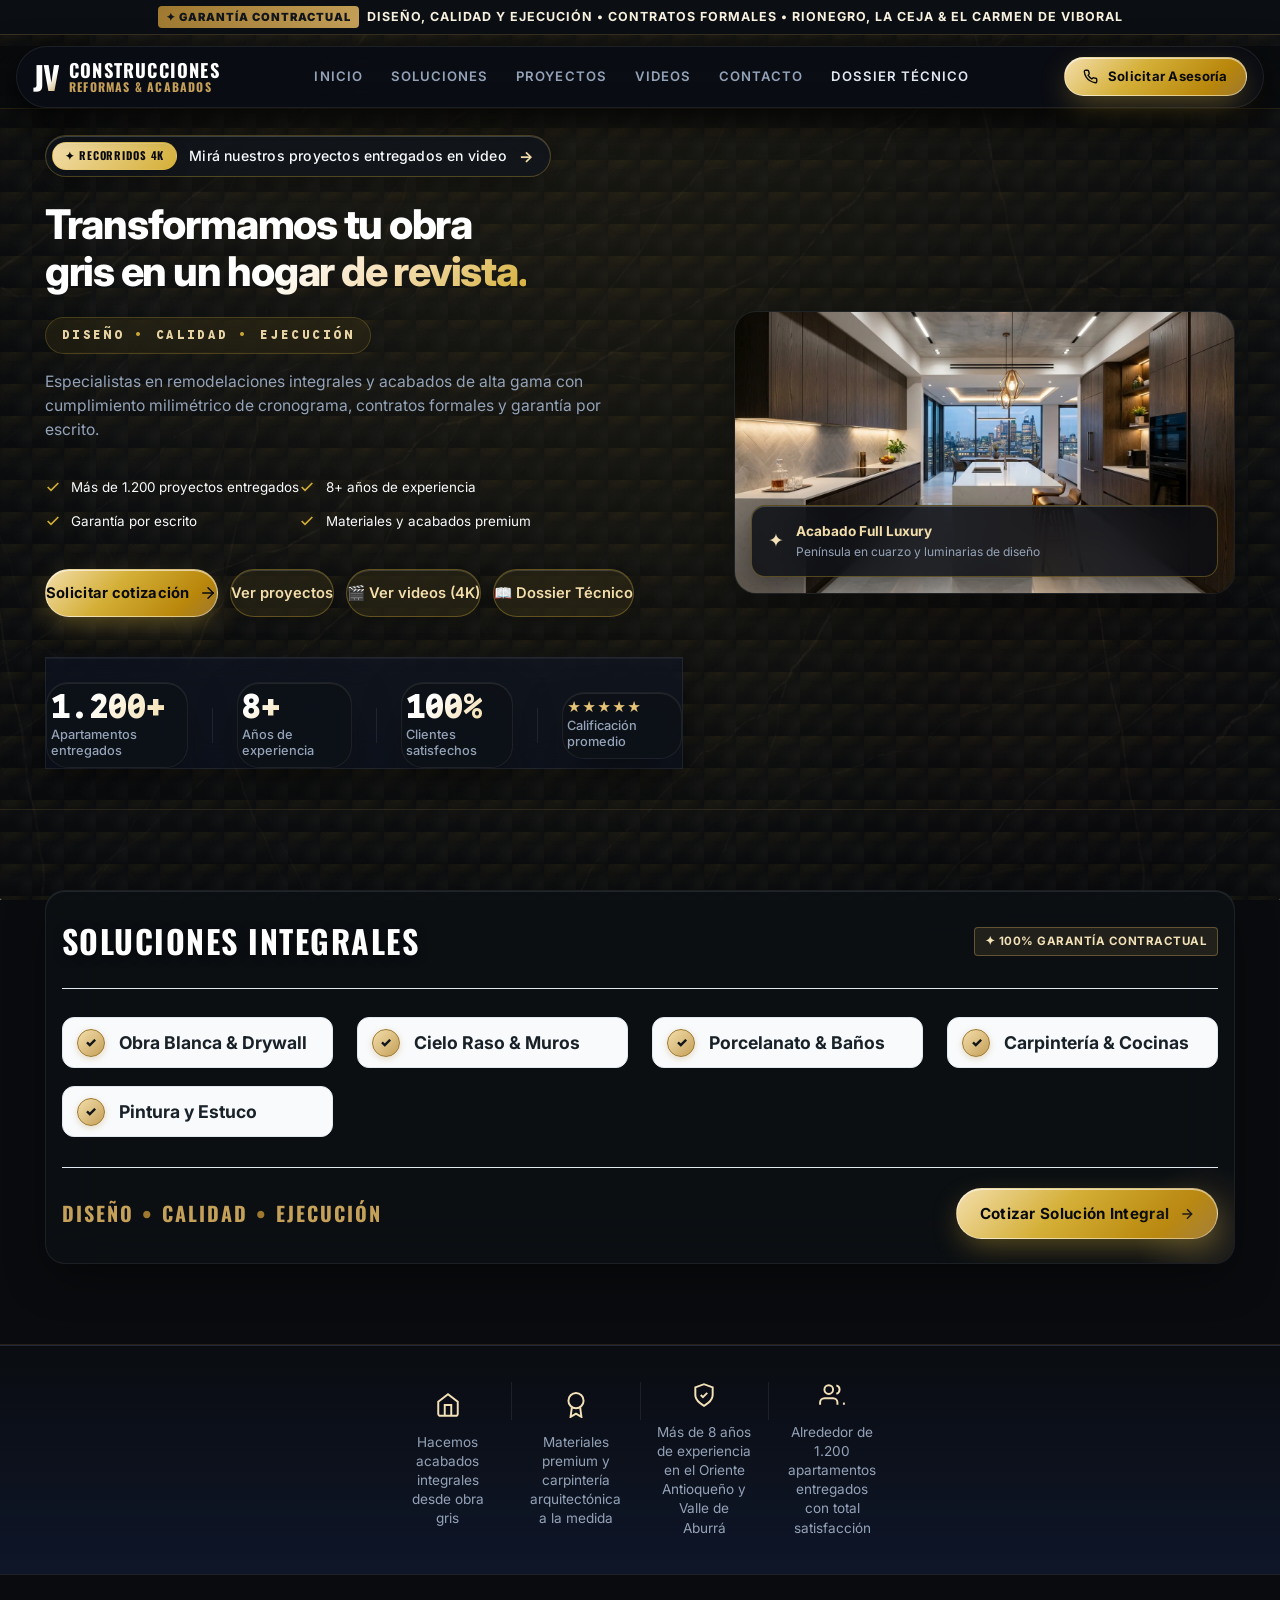
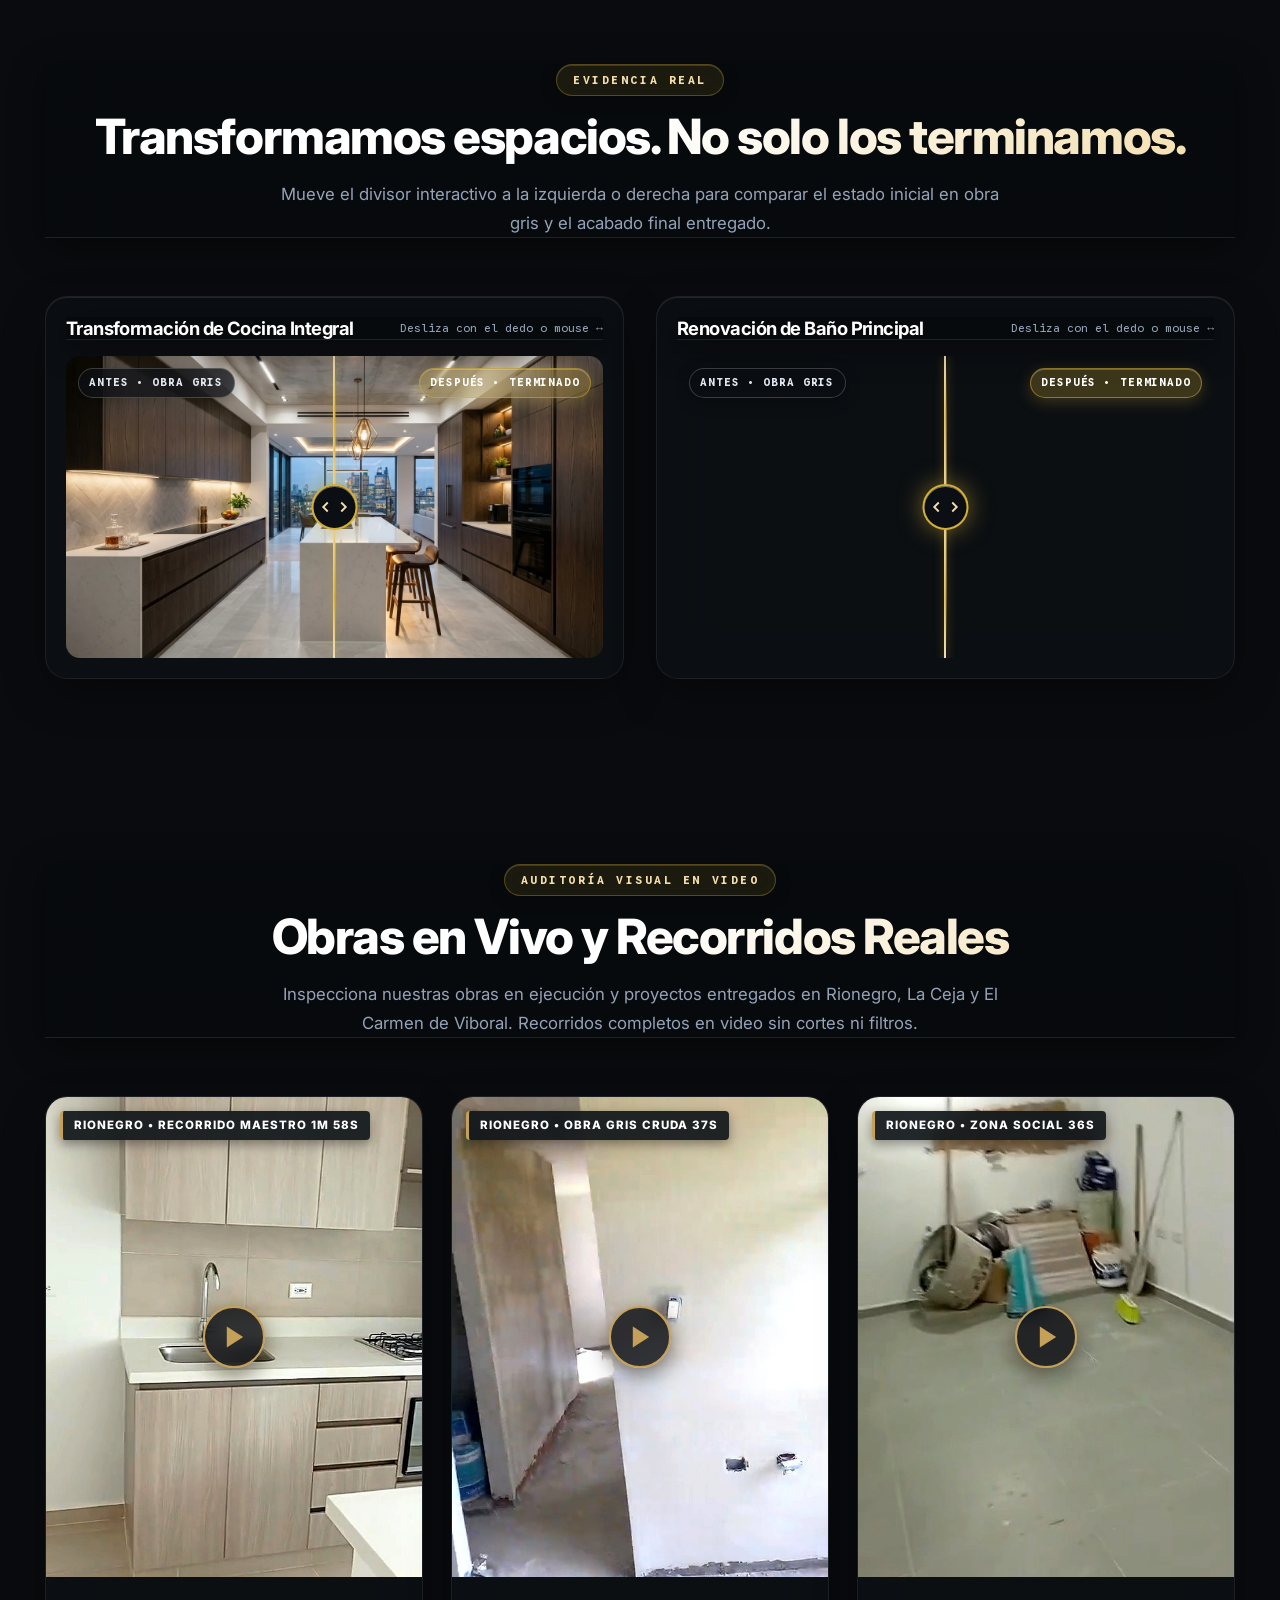
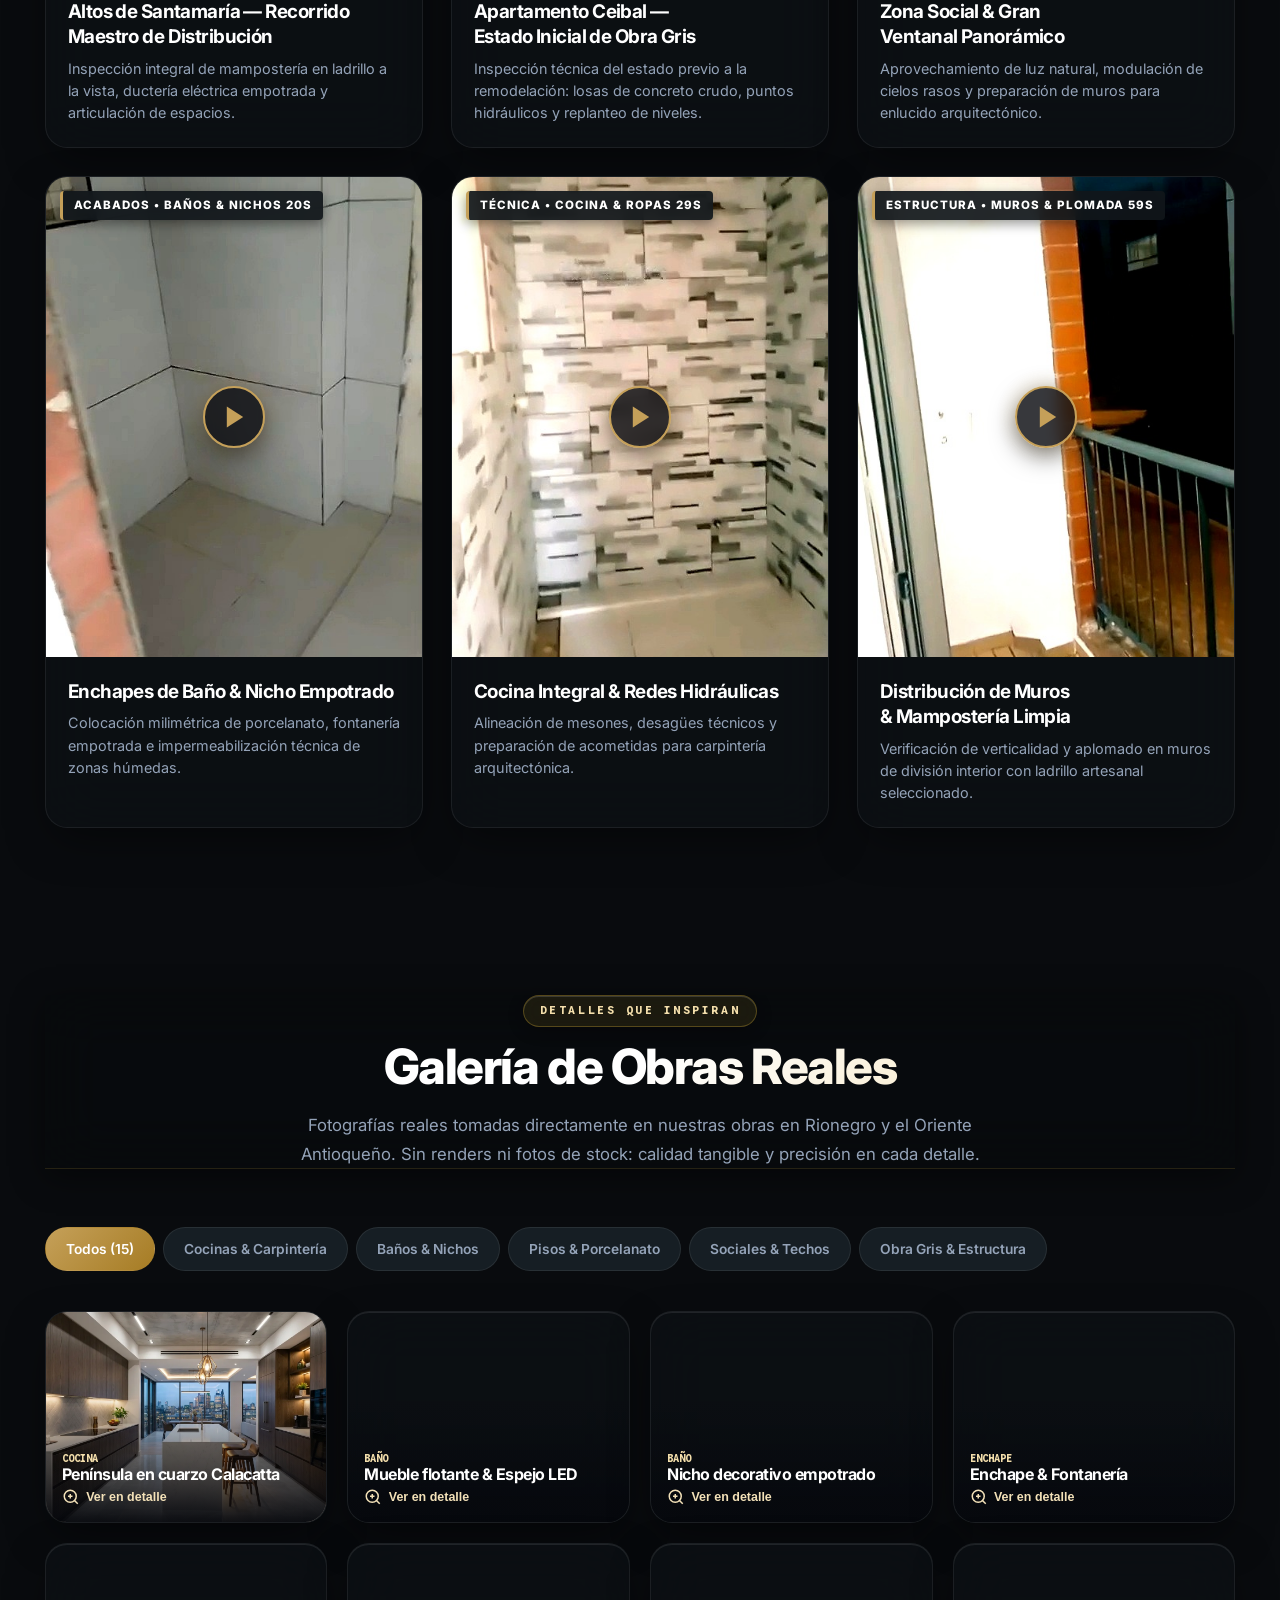
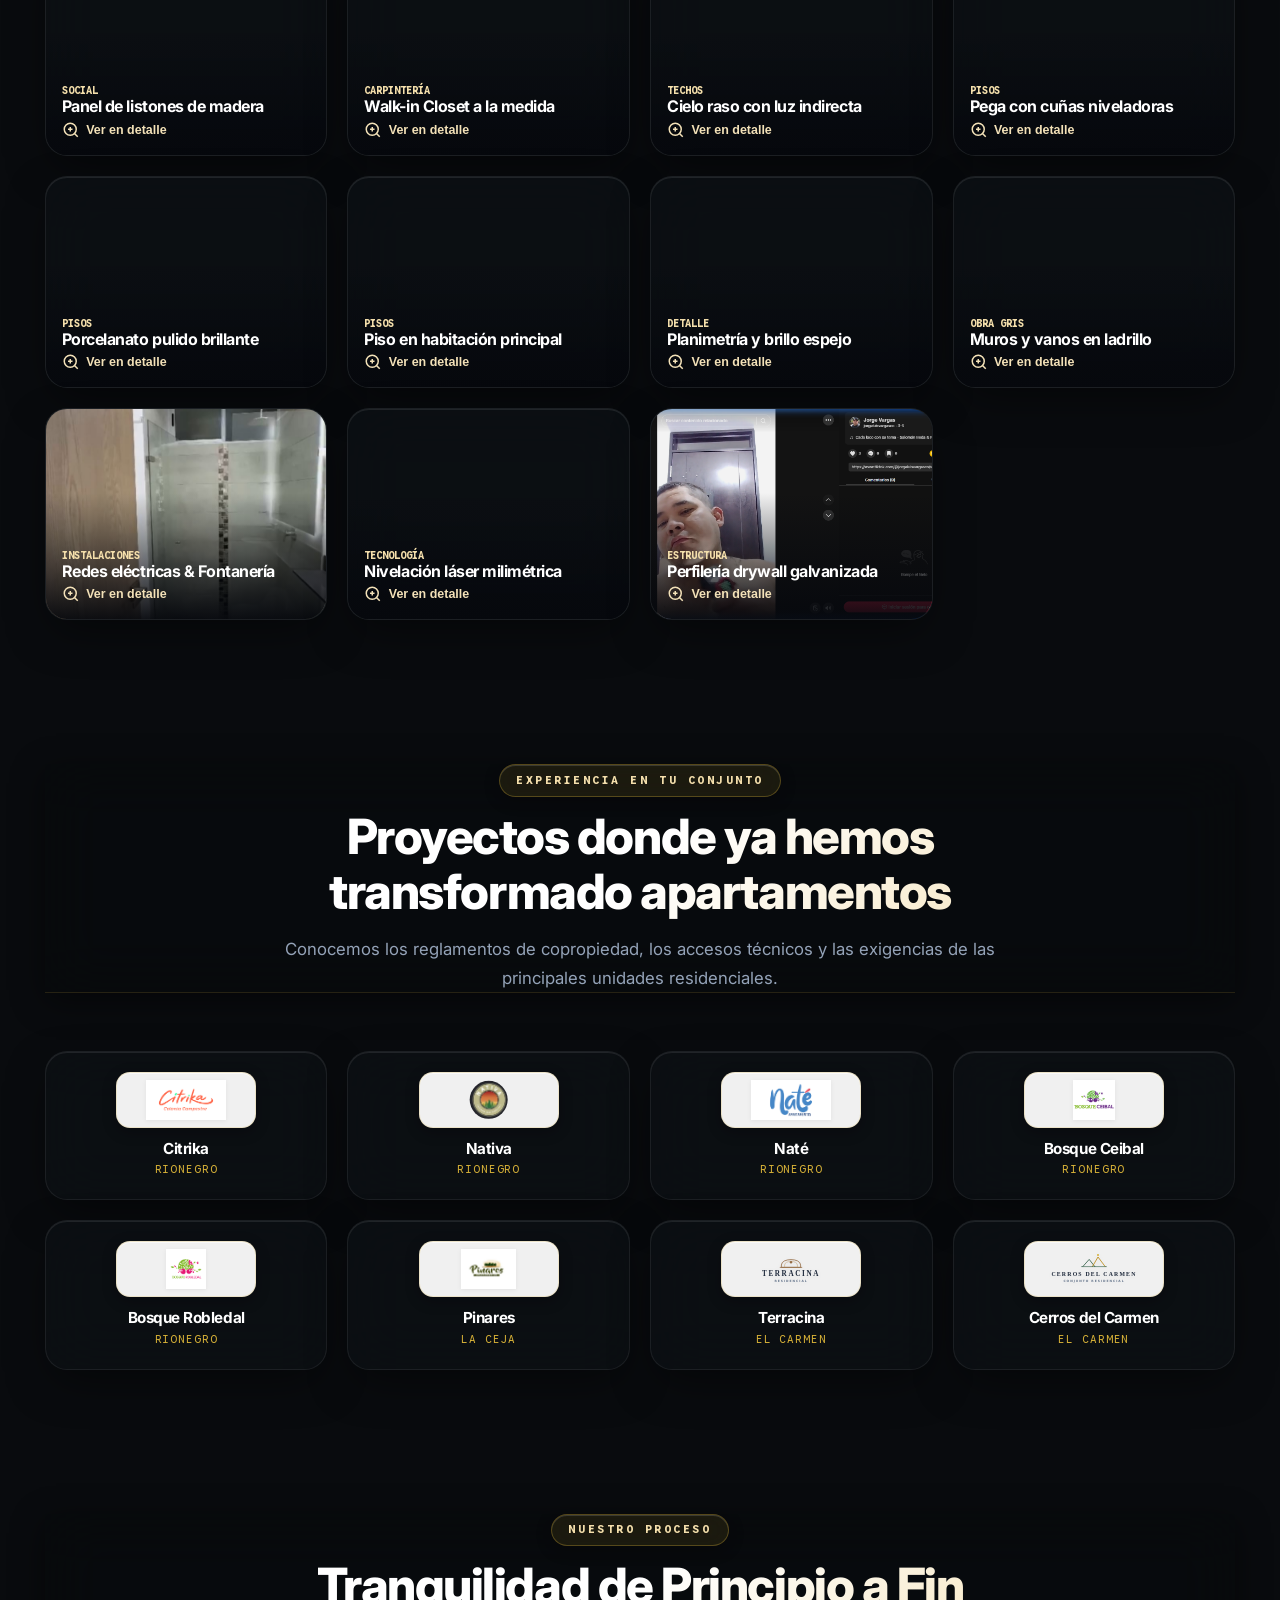
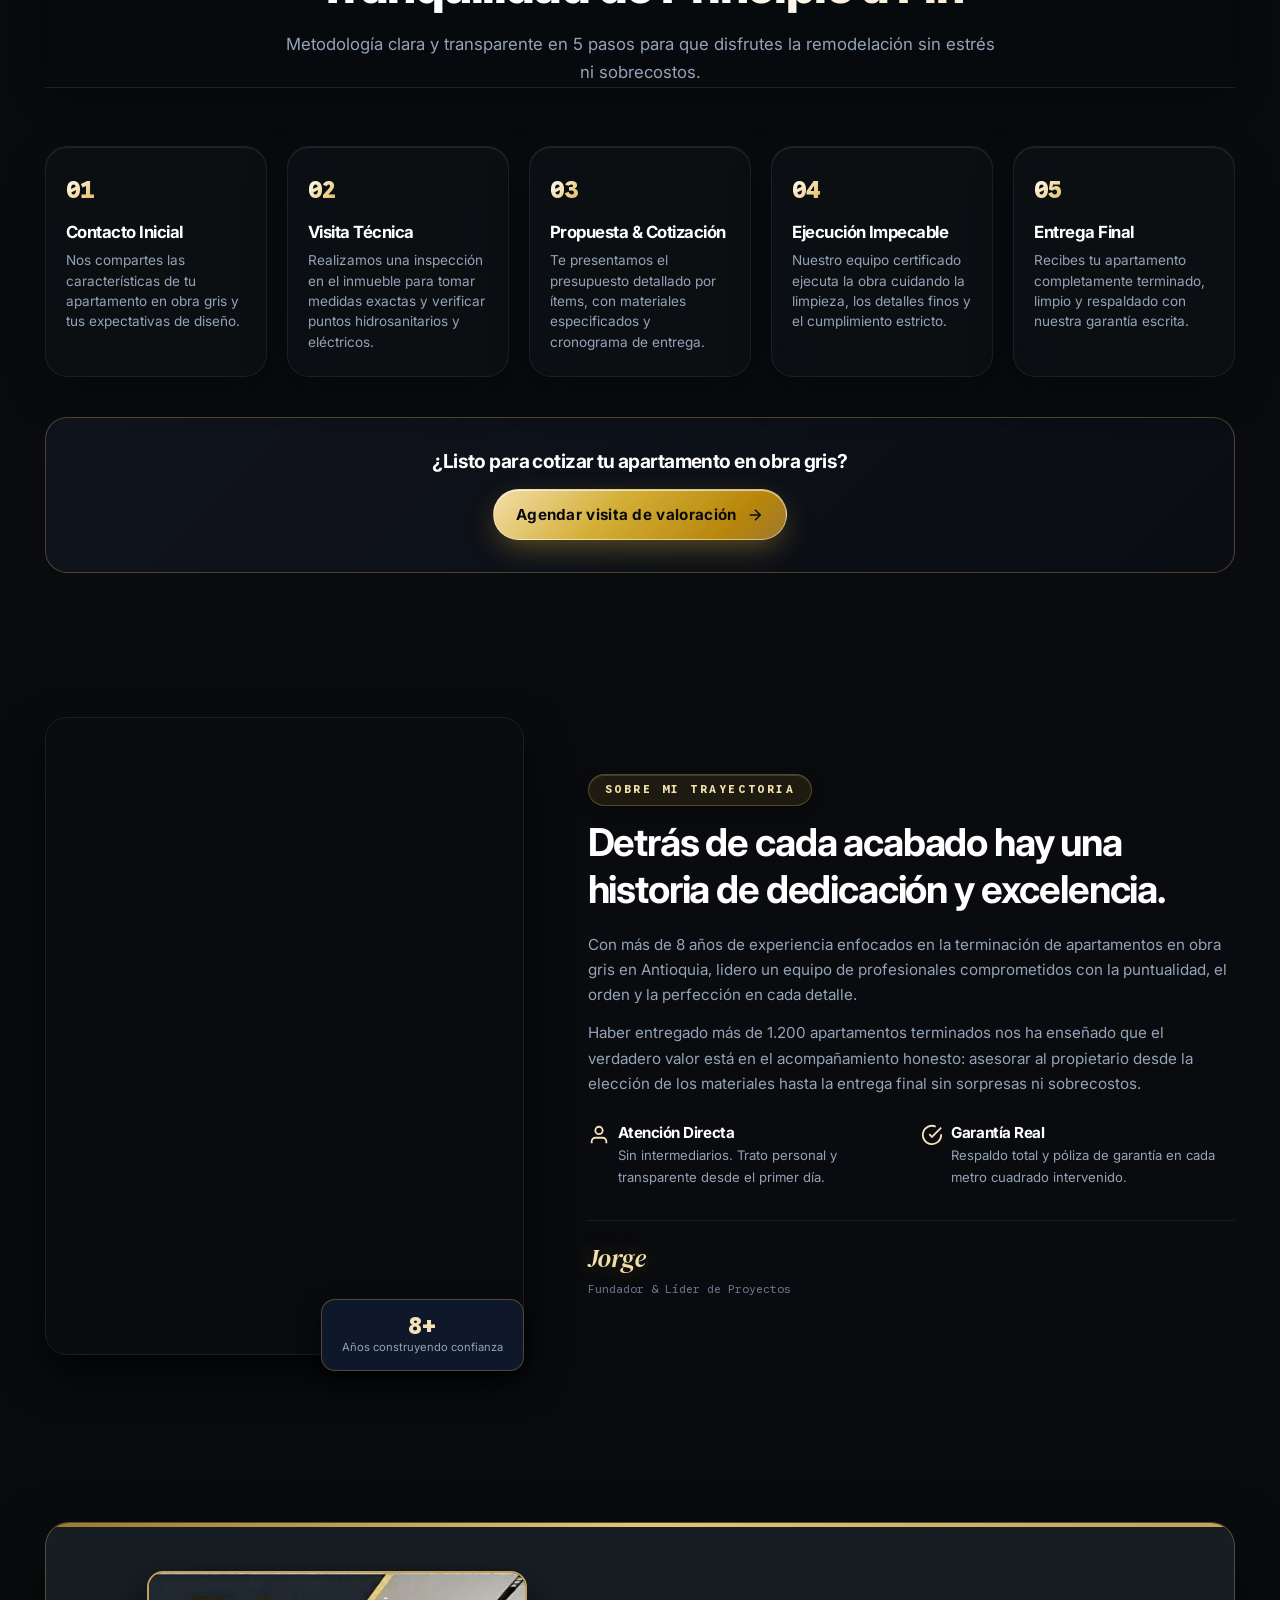
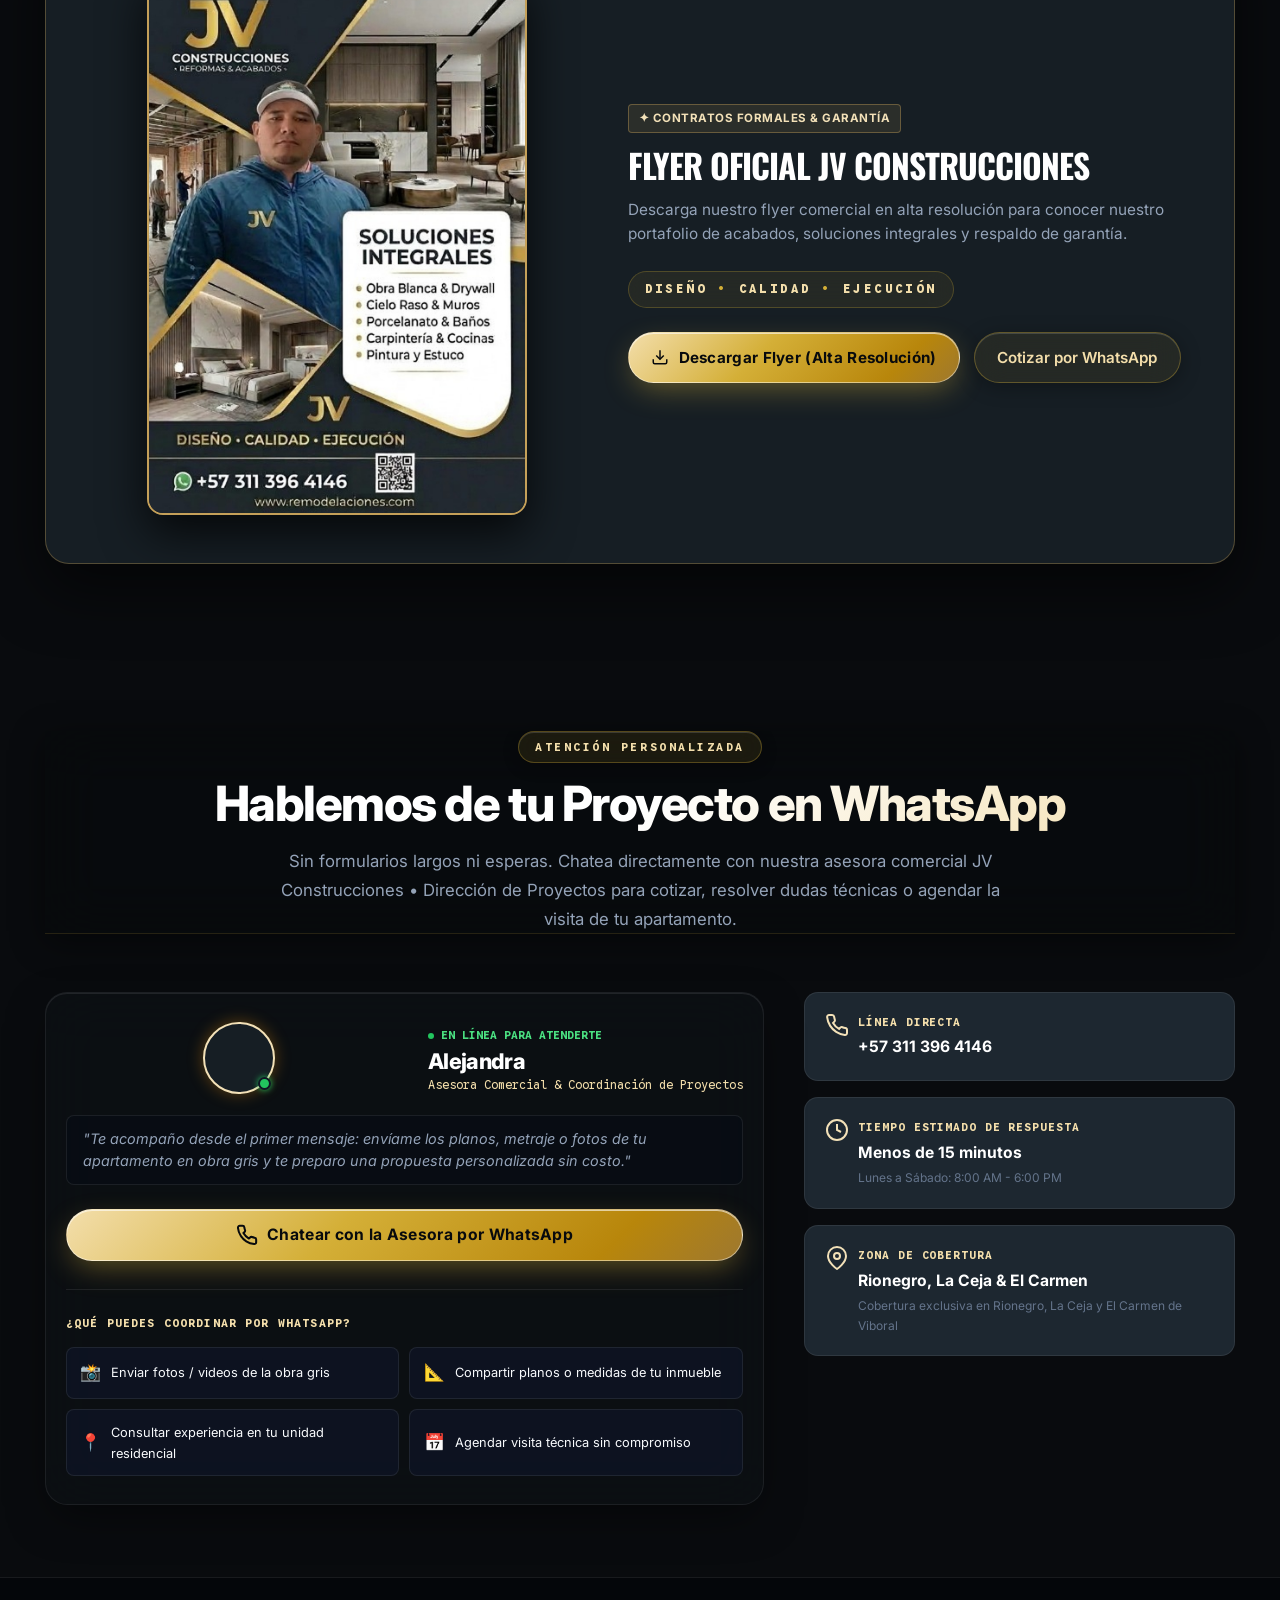
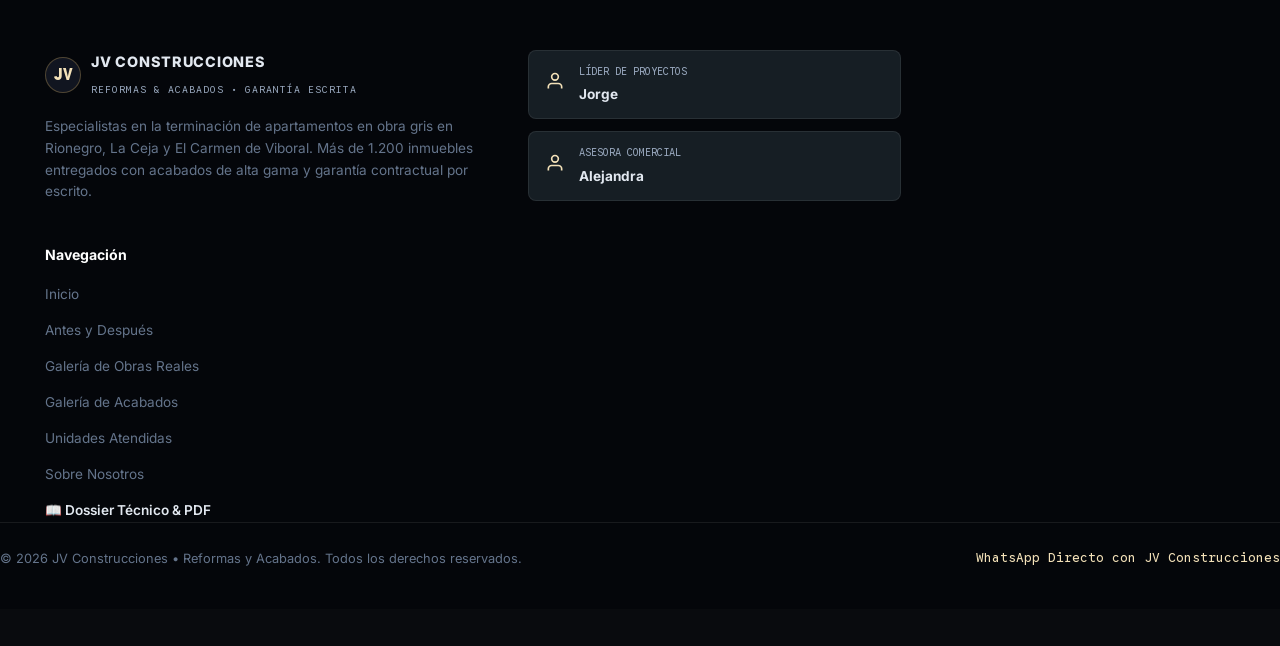
==== commit 002bb099: "refactor(landing): remove unverified testimonials section" ====
--- a/index.html
+++ b/index.html
@@ -1202,59 +1202,7 @@
         <!-- ============================================ -->
         <!-- TESTIMONIALS & SOCIAL PROOF                  -->
         <!-- ============================================ -->
-        <section class="testimonials" id="testimonios">
-            <div class="container">
-                <header class="section-header text-center">
-                    <span class="section-label">PRUEBA SOCIAL & RECOMENDACIONES</span>
-                    <h2 class="section-title">La Confianza de Nuestros Clientes</h2>
-                    <p class="section-subtitle">
-                        La satisfacción de las familias que disfrutan hoy de su hogar es nuestra mayor recomendación.
-                    </p>
-                </header>
-
-                <div class="testimonials__grid">
-                    <article class="testimonial-card">
-                        <div class="testimonial-card__header">
-                            <div class="verified-badge">
-                                <svg width="15" height="15" viewBox="0 0 24 24" fill="none" stroke="currentColor" stroke-width="2.5">
-                                    <path d="M12 22s8-4 8-10V5l-8-3-8 3v7c0 6 8 10 8 10z"/>
-                                    <polyline points="9 12 11 14 15 10"/>
-                                </svg>
-                                <span>Proyecto entregado con garantía</span>
-                            </div>
-                            <div class="testimonial-card__stars">★★★★★</div>
-                        </div>
-                        <blockquote class="testimonial-card__quote">
-                            "El equipo de Jorge transformó nuestro apartamento en obra gris en un espacio increíble. La atención al detalle en la cocina de cuarzo y los baños fue excepcional, y lo mejor de todo fue el cumplimiento en la fecha de entrega pactada."
-                        </blockquote>
-                        <div class="testimonial-card__author">
-                            <strong>Familia Restrepo Gómez</strong>
-                            <span>Acabado Full • Unidad Bosque Ceibal, Rionegro</span>
-                        </div>
-                    </article>
-
-                    <article class="testimonial-card">
-                        <div class="testimonial-card__header">
-                            <div class="verified-badge">
-                                <svg width="15" height="15" viewBox="0 0 24 24" fill="none" stroke="currentColor" stroke-width="2.5">
-                                    <path d="M12 22s8-4 8-10V5l-8-3-8 3v7c0 6 8 10 8 10z"/>
-                                    <polyline points="9 12 11 14 15 10"/>
-                                </svg>
-                                <span>Proyecto entregado con garantía</span>
-                            </div>
-                            <div class="testimonial-card__stars">★★★★★</div>
-                        </div>
-                        <blockquote class="testimonial-card__quote">
-                            "Destaco la seriedad y el orden durante toda la obra. No tuvimos que preocuparnos por nada técnico, Jorge estuvo al frente de cada fase y nos dio total tranquilidad."
-                        </blockquote>
-                        <div class="testimonial-card__author">
-                            <strong>Andrés Mauricio Mejía</strong>
-                            <span>Acabado Estándar • Unidad Citrika, Rionegro</span>
-                        </div>
-                    </article>
-                </div>
-            </div>
-        </section>
+        
 
         <!-- ============================================ -->
         <!-- WHATSAPP DIRECT CONTACT HUB                  -->
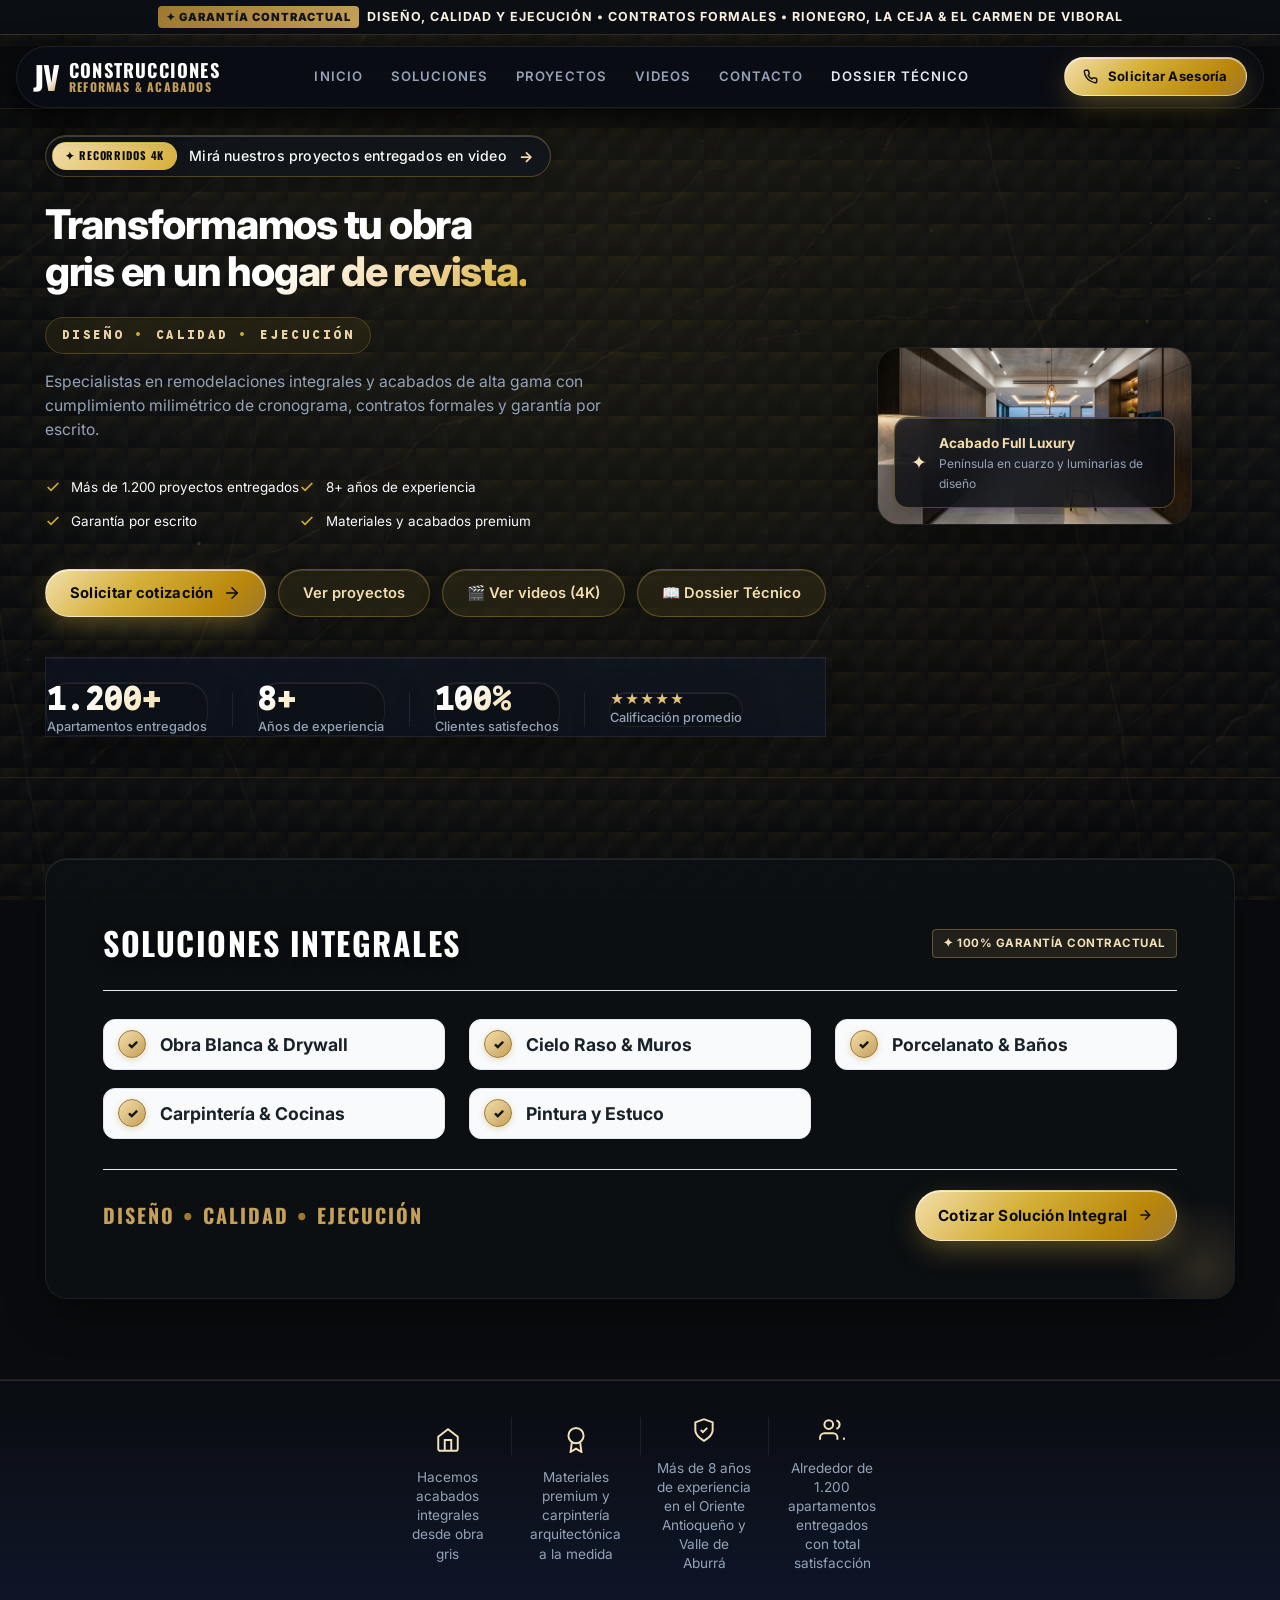
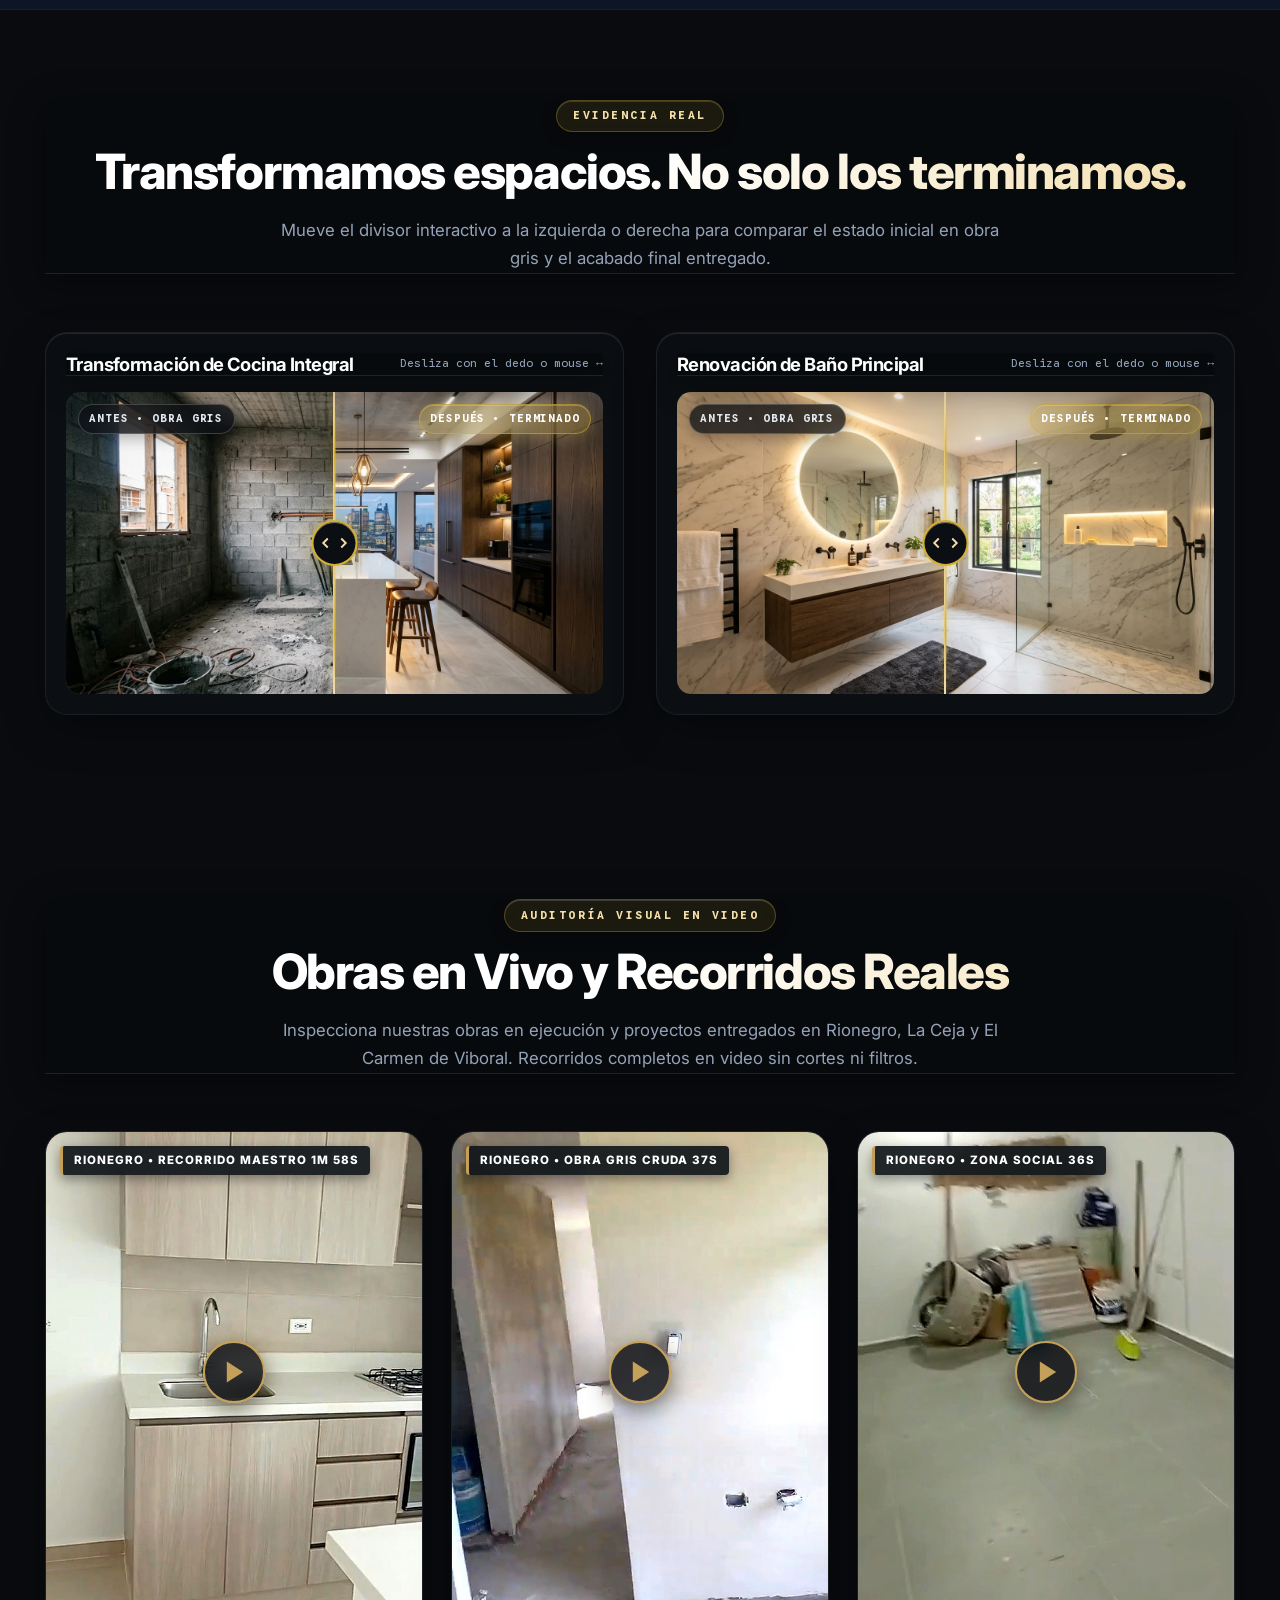
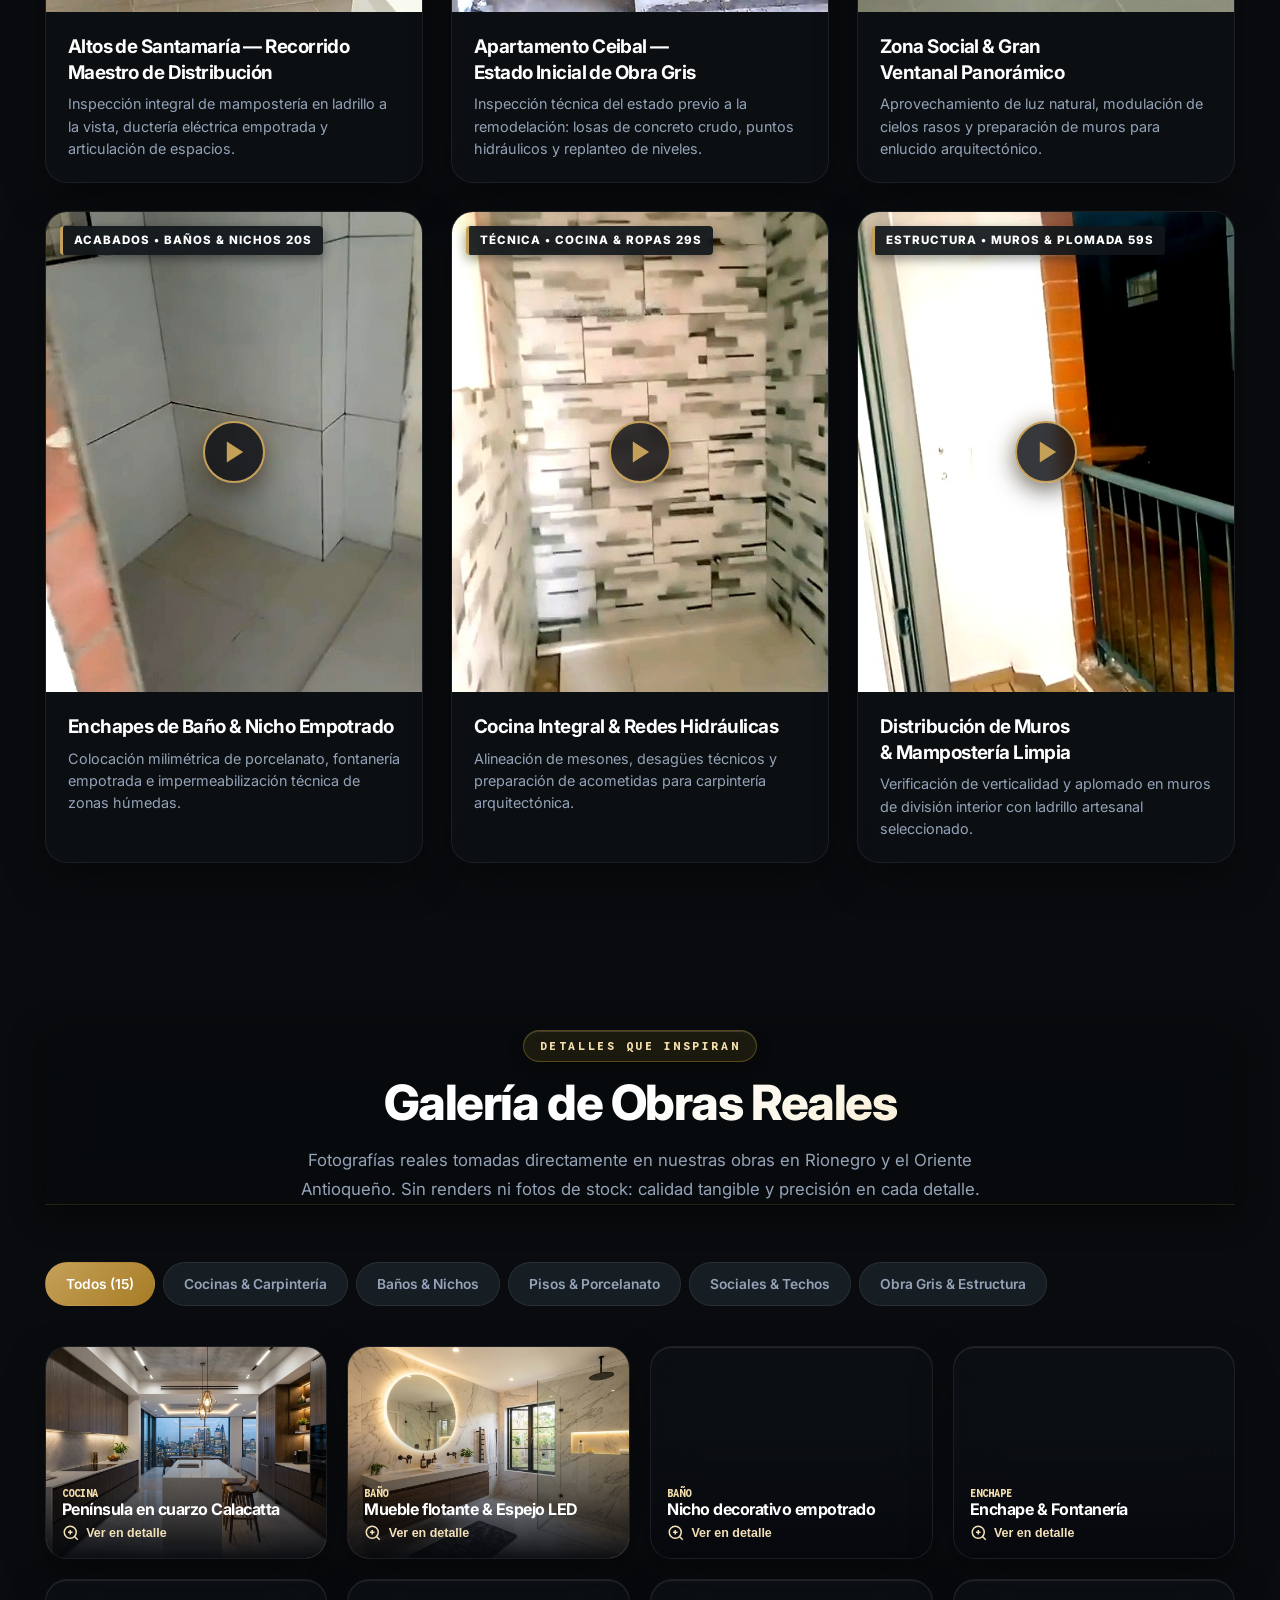
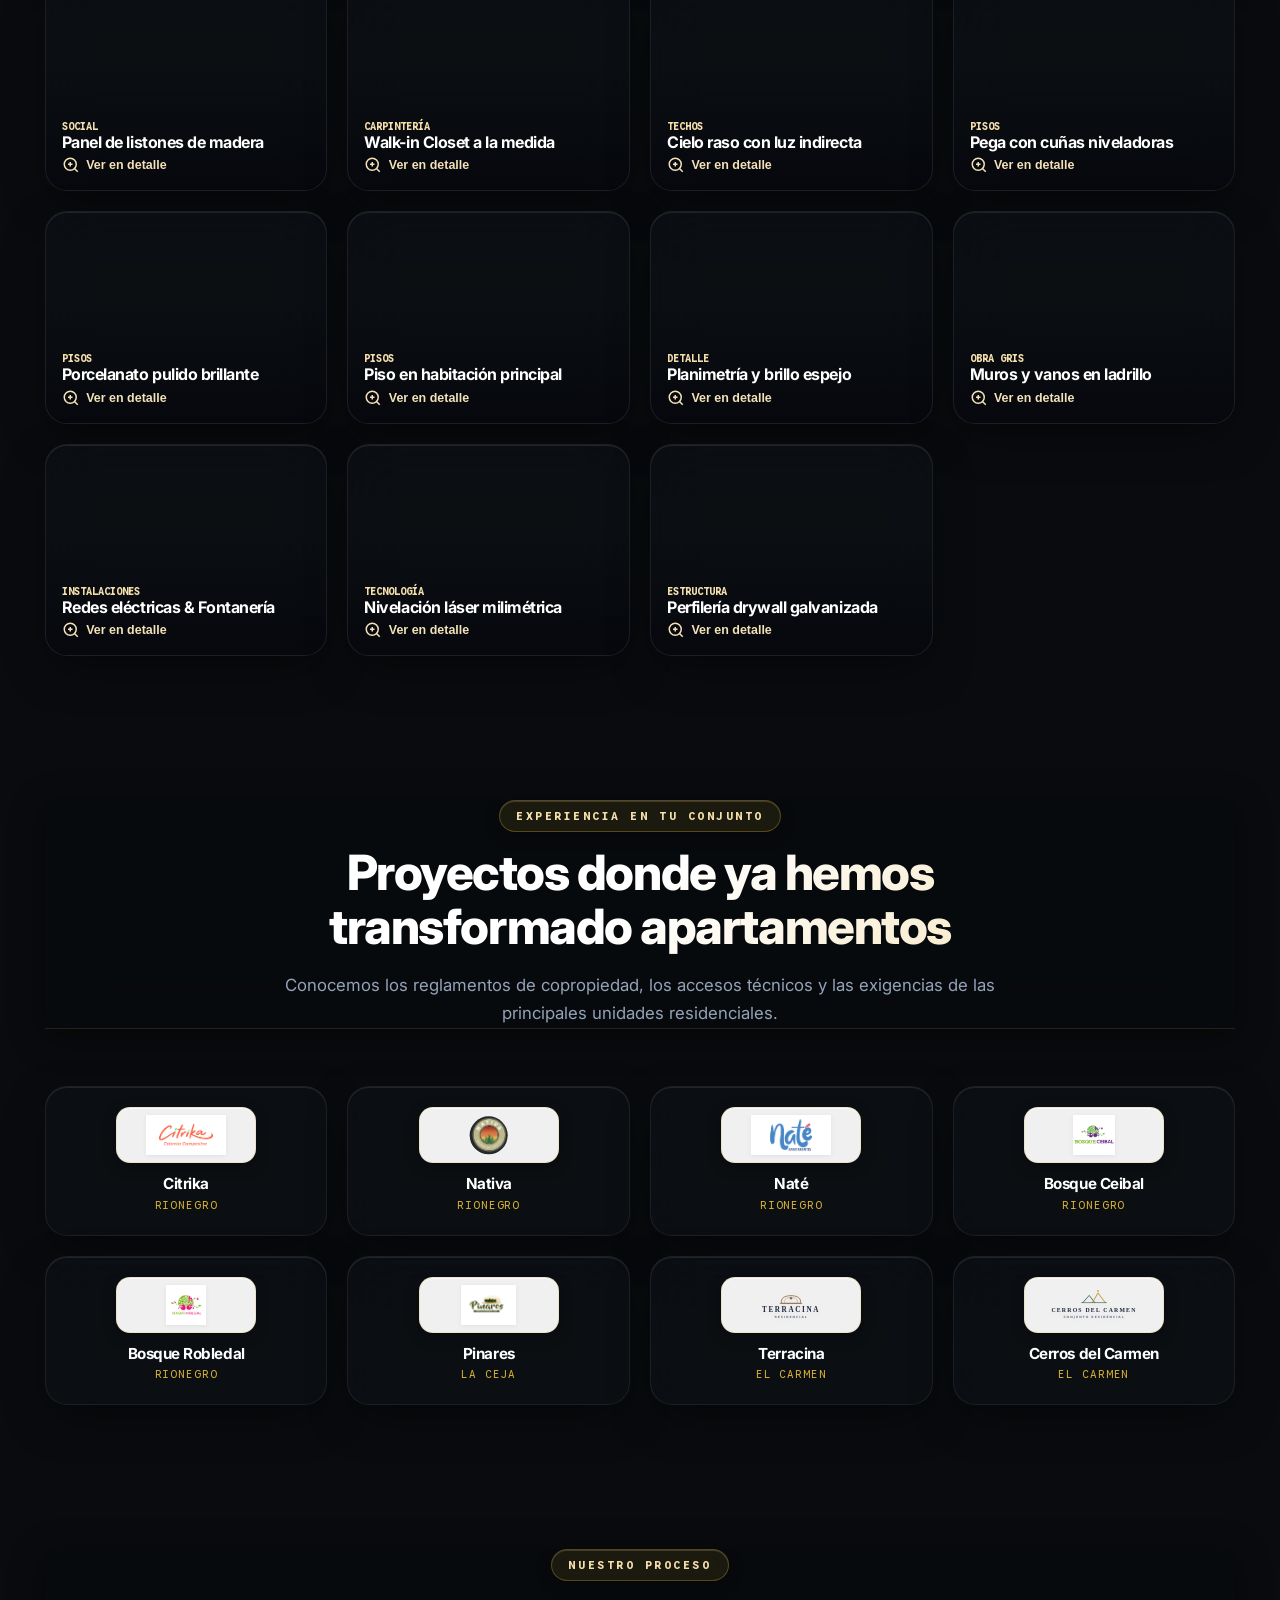
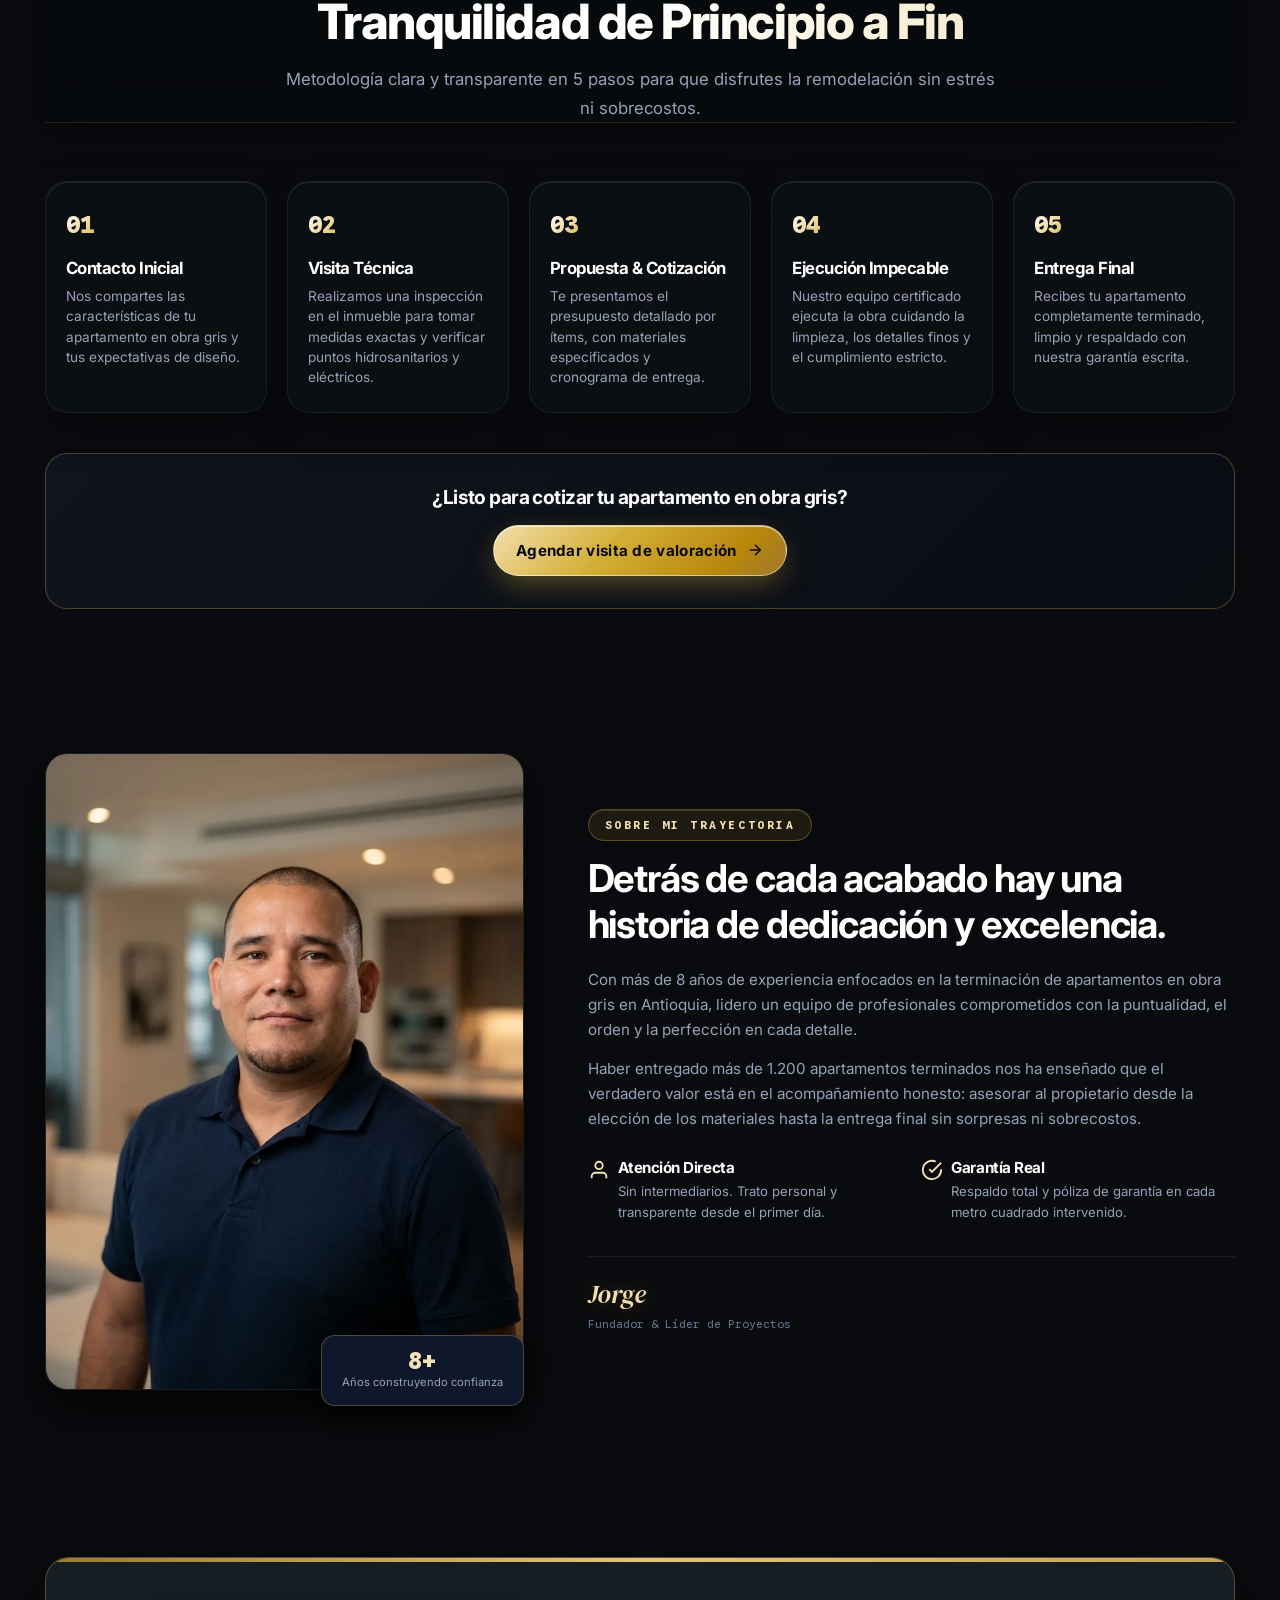
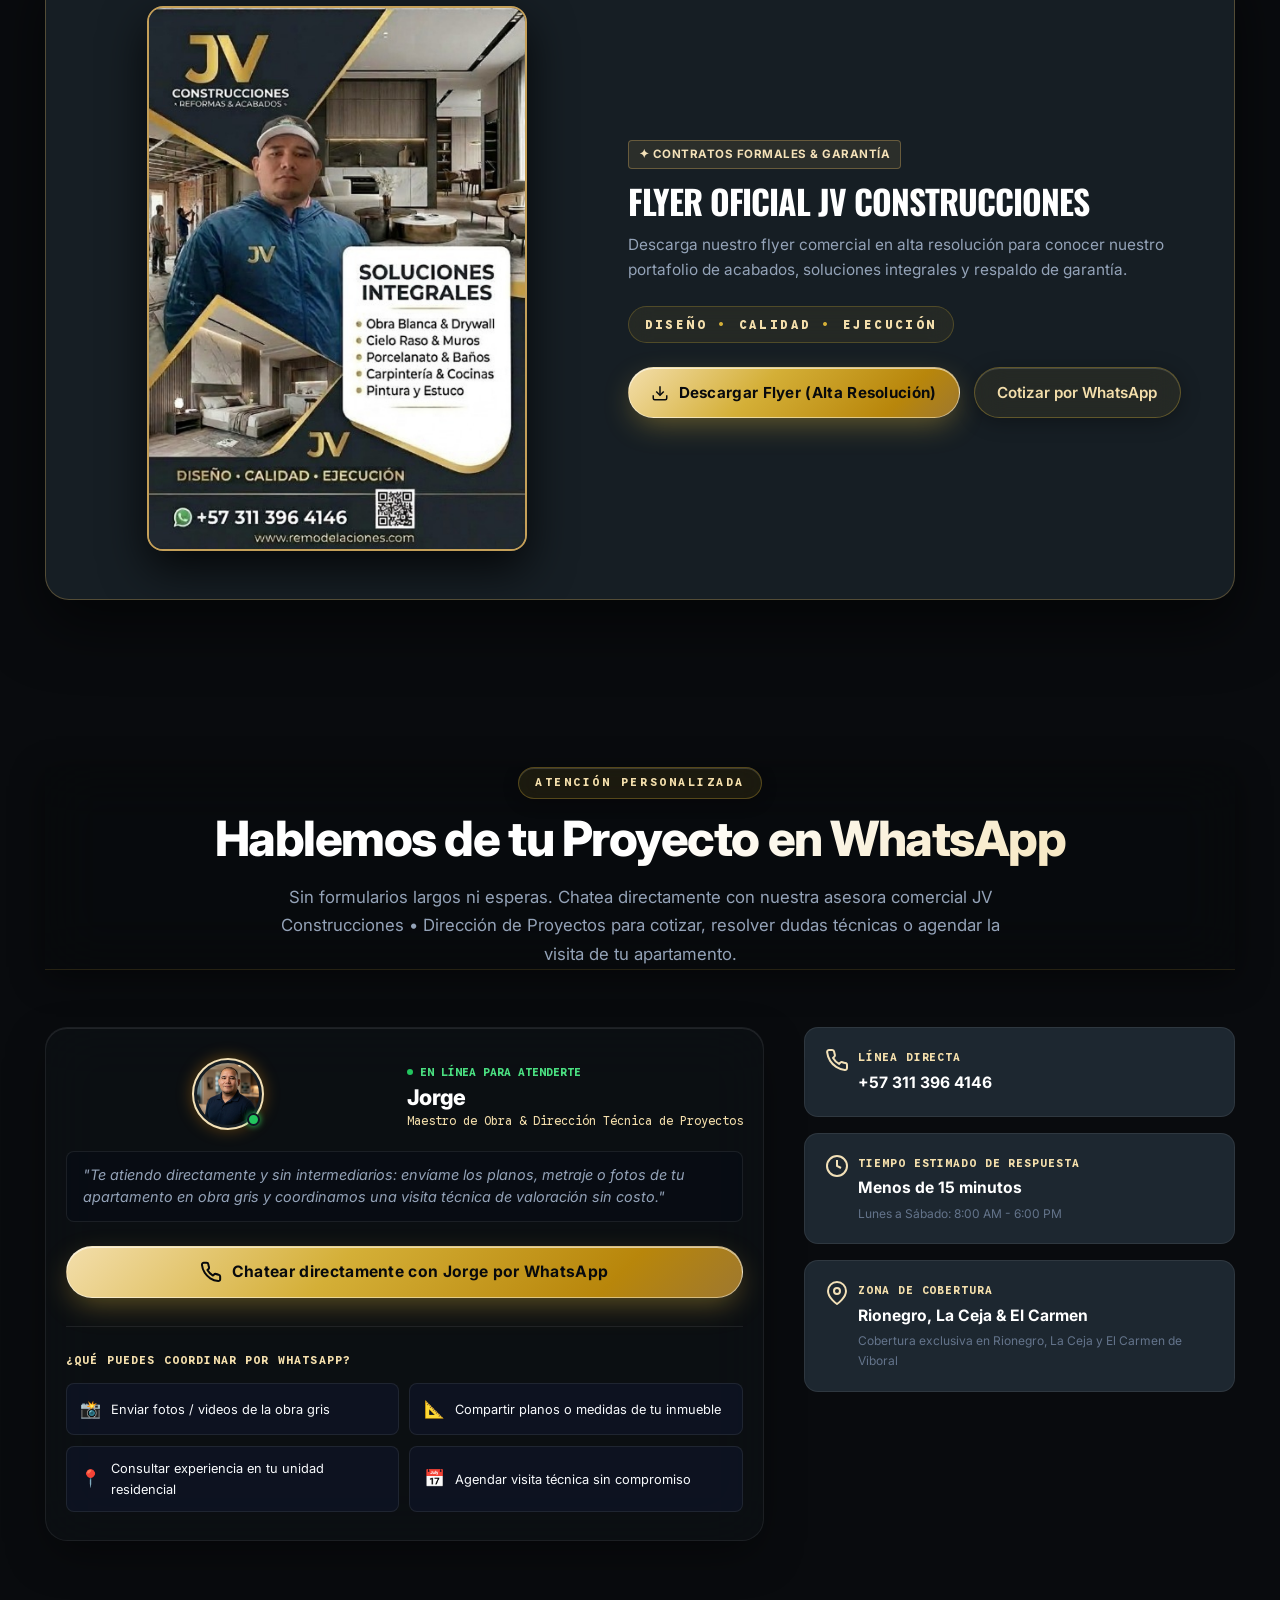
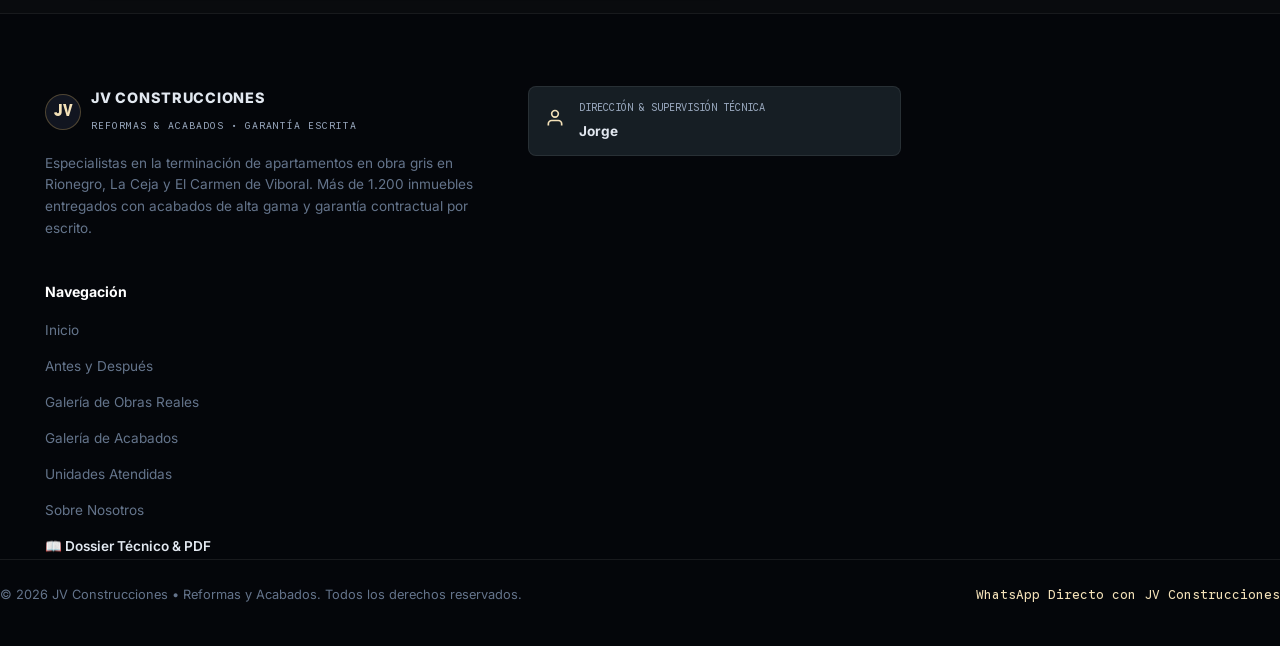
==== commit 86c99992: "refactor(contact): replace advisor card with direct contact for Jorge and update WhatsApp link" ====
--- a/index.html
+++ b/index.html
@@ -1256,8 +1256,8 @@
                         <div class="advisor-card__top">
                             <div class="advisor-avatar-wrap">
                                 <picture>
-                                    <source srcset="assets/images/alejandra.webp" type="image/webp">
-                                    <img src="assets/images/alejandra.jpg" alt="JV Construcciones • Dirección de Proyectos — Asesora Comercial" class="advisor-avatar" loading="lazy" width="1024" height="1024" decoding="async">
+                                    <source srcset="assets/images/profile.webp" type="image/webp">
+                                    <img src="assets/images/profile.jpg" alt="Jorge • Maestro de Obra y Dirección de JV Construcciones" class="advisor-avatar" loading="lazy" width="1024" height="1024" decoding="async">
                                 </picture>
                                 <span class="advisor-online-badge" title="Disponible ahora"></span>
                             </div>
@@ -1266,24 +1266,24 @@
                                     <span class="status-pulse"></span>
                                     <span>EN LÍNEA PARA ATENDERTE</span>
                                 </div>
-                                <h3 class="advisor-name">Alejandra</h3>
-                                <span class="advisor-role">Asesora Comercial & Coordinación de Proyectos</span>
+                                <h3 class="advisor-name">Jorge</h3>
+                                <span class="advisor-role">Maestro de Obra & Dirección Técnica de Proyectos</span>
                             </div>
                         </div>
 
                         <p class="advisor-bio">
-                            "Te acompaño desde el primer mensaje: envíame los planos, metraje o fotos de tu apartamento en obra gris y te preparo una propuesta personalizada sin costo."
+                            "Te atiendo directamente y sin intermediarios: envíame los planos, metraje o fotos de tu apartamento en obra gris y coordinamos una visita técnica de valoración sin costo."
                         </p>
 
                         <!-- Main Big WhatsApp Button -->
-                        <a href="https://wa.me/573108011600?text=Hola%20Alejandra%20(JV%20Construcciones),%20vi%20la%20p%C3%A1gina%20web%20y%20quiero%20solicitar%20una%20cotizaci%C3%B3n%20para%20remodelar%20mi%20apartamento%20en%20obra%20gris." class="btn btn--primary btn--glow-sweep whatsapp-hub__btn" 
+                        <a href="https://wa.me/573113964146?text=Hola%20Jorge%20(JV%20Construcciones),%20vi%20la%20p%C3%A1gina%20web%20y%20quiero%20solicitar%20una%20visita%20t%C3%A9cnica%20y%20cotizaci%C3%B3n%20para%20remodelar%20mi%20apartamento%20en%20obra%20gris." class="btn btn--primary btn--glow-sweep whatsapp-hub__btn" 
                            target="_blank" 
                            rel="noopener noreferrer"
                            id="whatsapp-hub-cta">
                             <svg width="22" height="22" viewBox="0 0 24 24" fill="none" stroke="currentColor" stroke-width="2.2" stroke-linecap="round" stroke-linejoin="round">
                                 <path d="M22 16.92v3a2 2 0 0 1-2.18 2 19.79 19.79 0 0 1-8.63-3.07 19.5 19.5 0 0 1-6-6 19.79 19.79 0 0 1-3.07-8.67A2 2 0 0 1 4.11 2h3a2 2 0 0 1 2 1.72 12.84 12.84 0 0 0 .7 2.81 2 2 0 0 1-.45 2.11L8.09 9.91a16 16 0 0 0 6 6l1.27-1.27a2 2 0 0 1 2.11-.45 12.84 12.84 0 0 0 2.81.7A2 2 0 0 1 22 16.92z"/>
                             </svg>
-                            <span>Chatear con la Asesora por WhatsApp</span>
+                            <span>Chatear directamente con Jorge por WhatsApp</span>
                         </a>
 
                         <!-- What you can do on WhatsApp -->
@@ -1387,20 +1387,8 @@
                             </svg>
                         </div>
                         <div>
-                            <span class="team-card__role">LÍDER DE PROYECTOS</span>
+                            <span class="team-card__role">DIRECCIÓN & SUPERVISIÓN TÉCNICA</span>
                             <span class="team-card__name">Jorge</span>
-                        </div>
-                    </div>
-                    <div class="team-card">
-                        <div class="team-card__avatar">
-                            <svg width="20" height="20" viewBox="0 0 24 24" fill="none" stroke="currentColor" stroke-width="2">
-                                <path d="M20 21v-2a4 4 0 0 0-4-4H8a4 4 0 0 0-4 4v2"/>
-                                <circle cx="12" cy="7" r="4"/>
-                            </svg>
-                        </div>
-                        <div>
-                            <span class="team-card__role">ASESORA COMERCIAL</span>
-                            <span class="team-card__name">Alejandra</span>
                         </div>
                     </div>
                 </div>
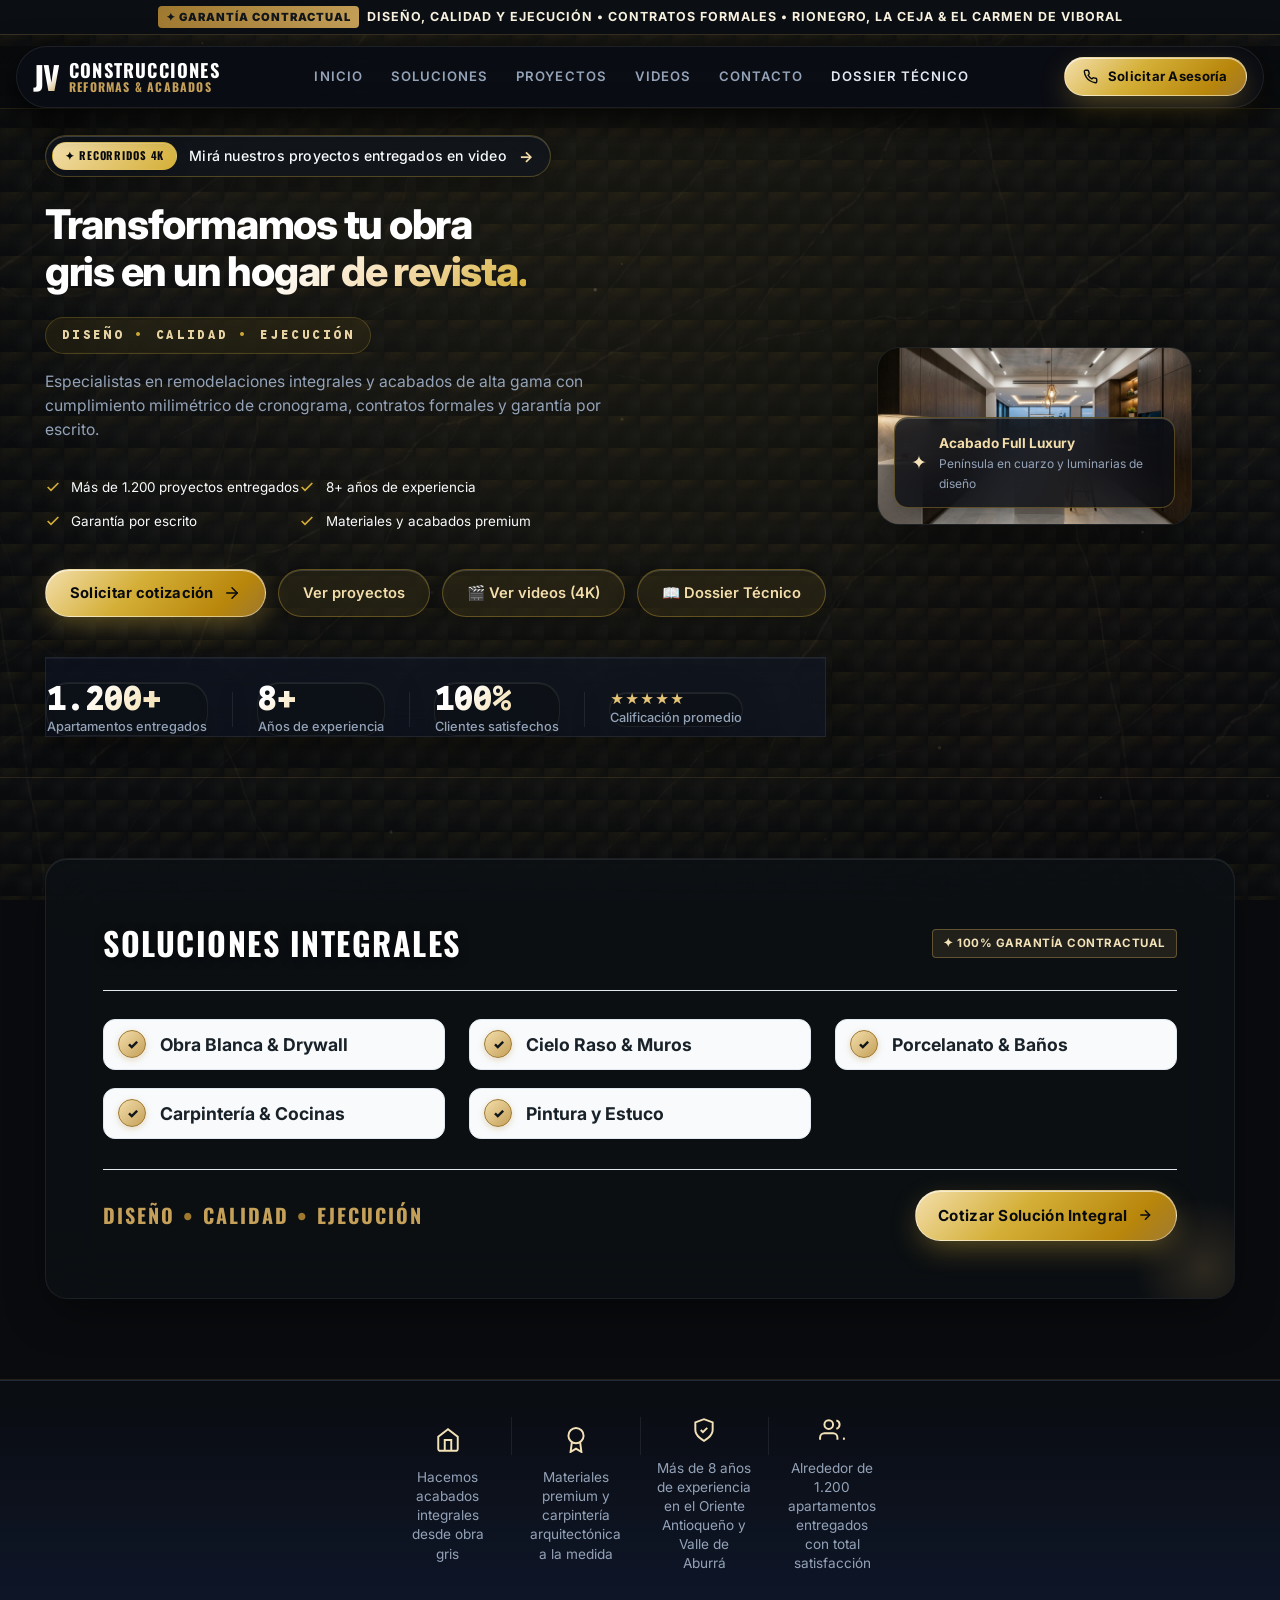
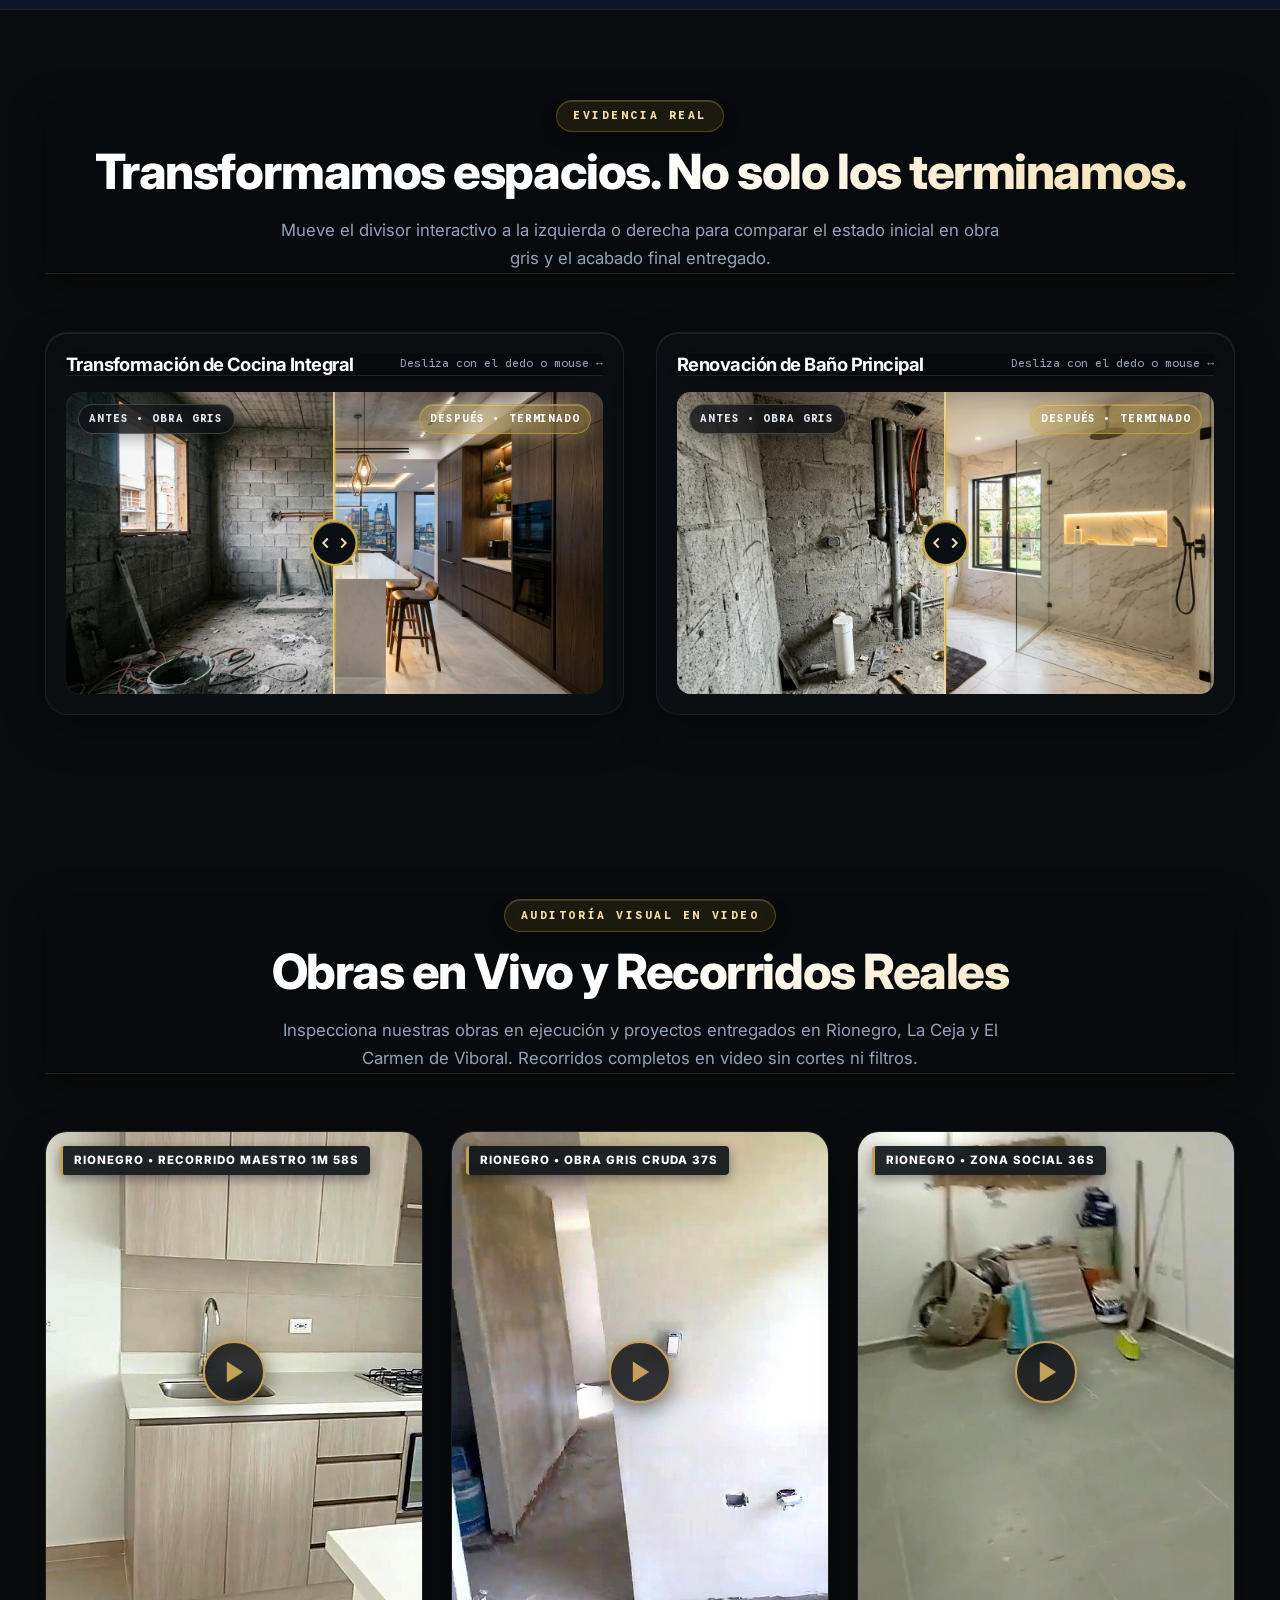
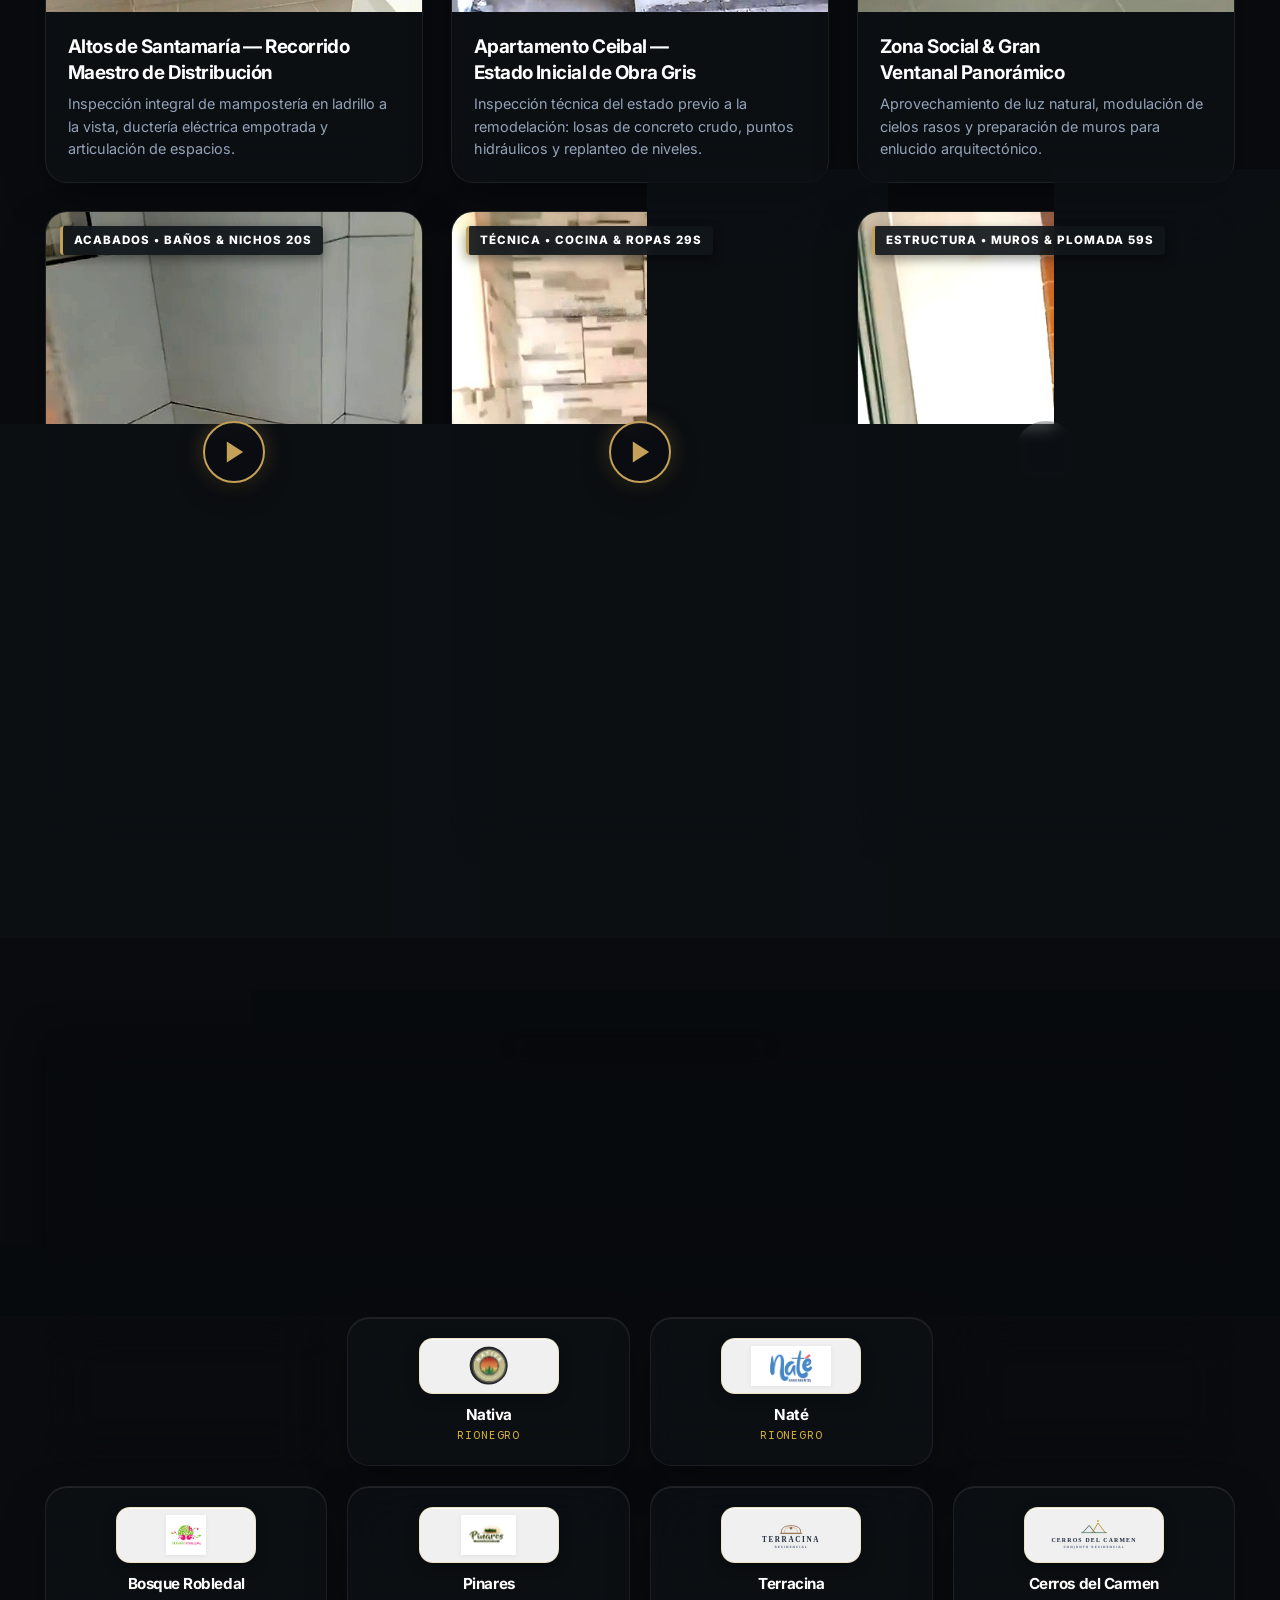
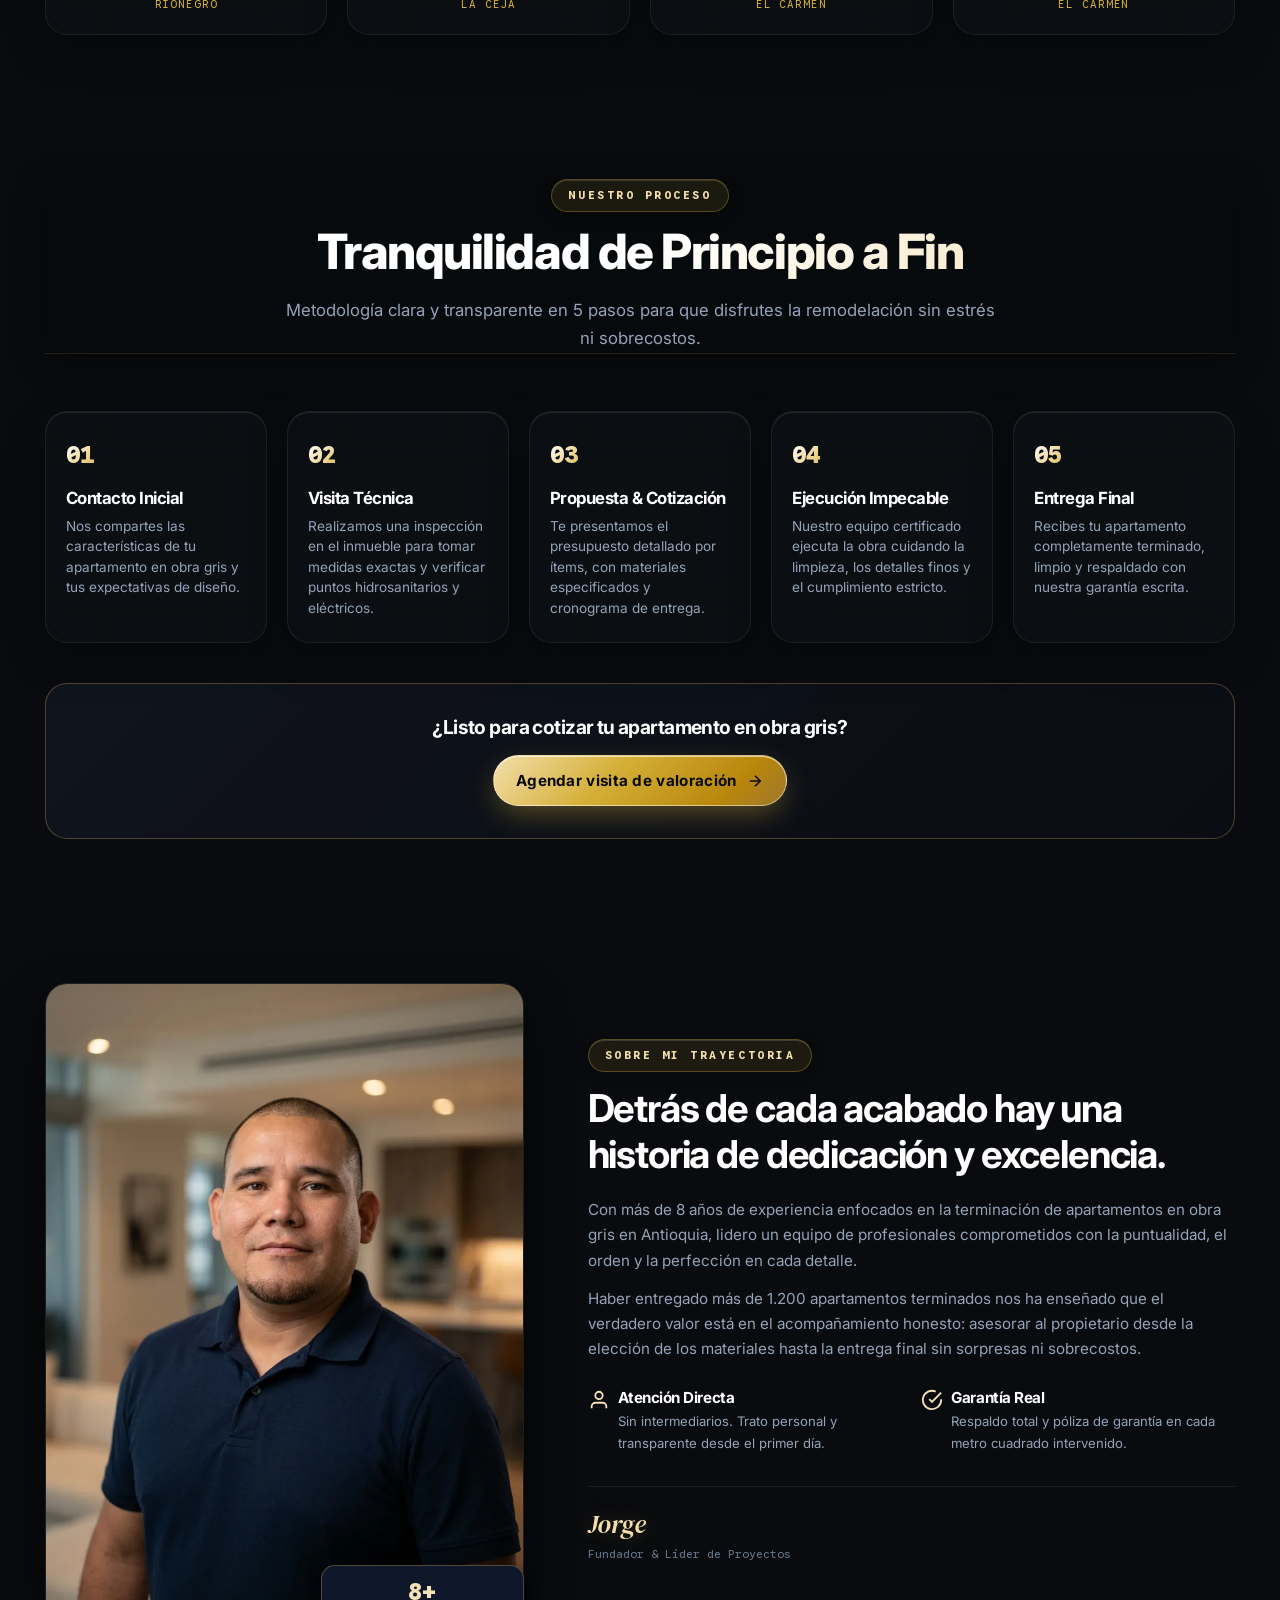
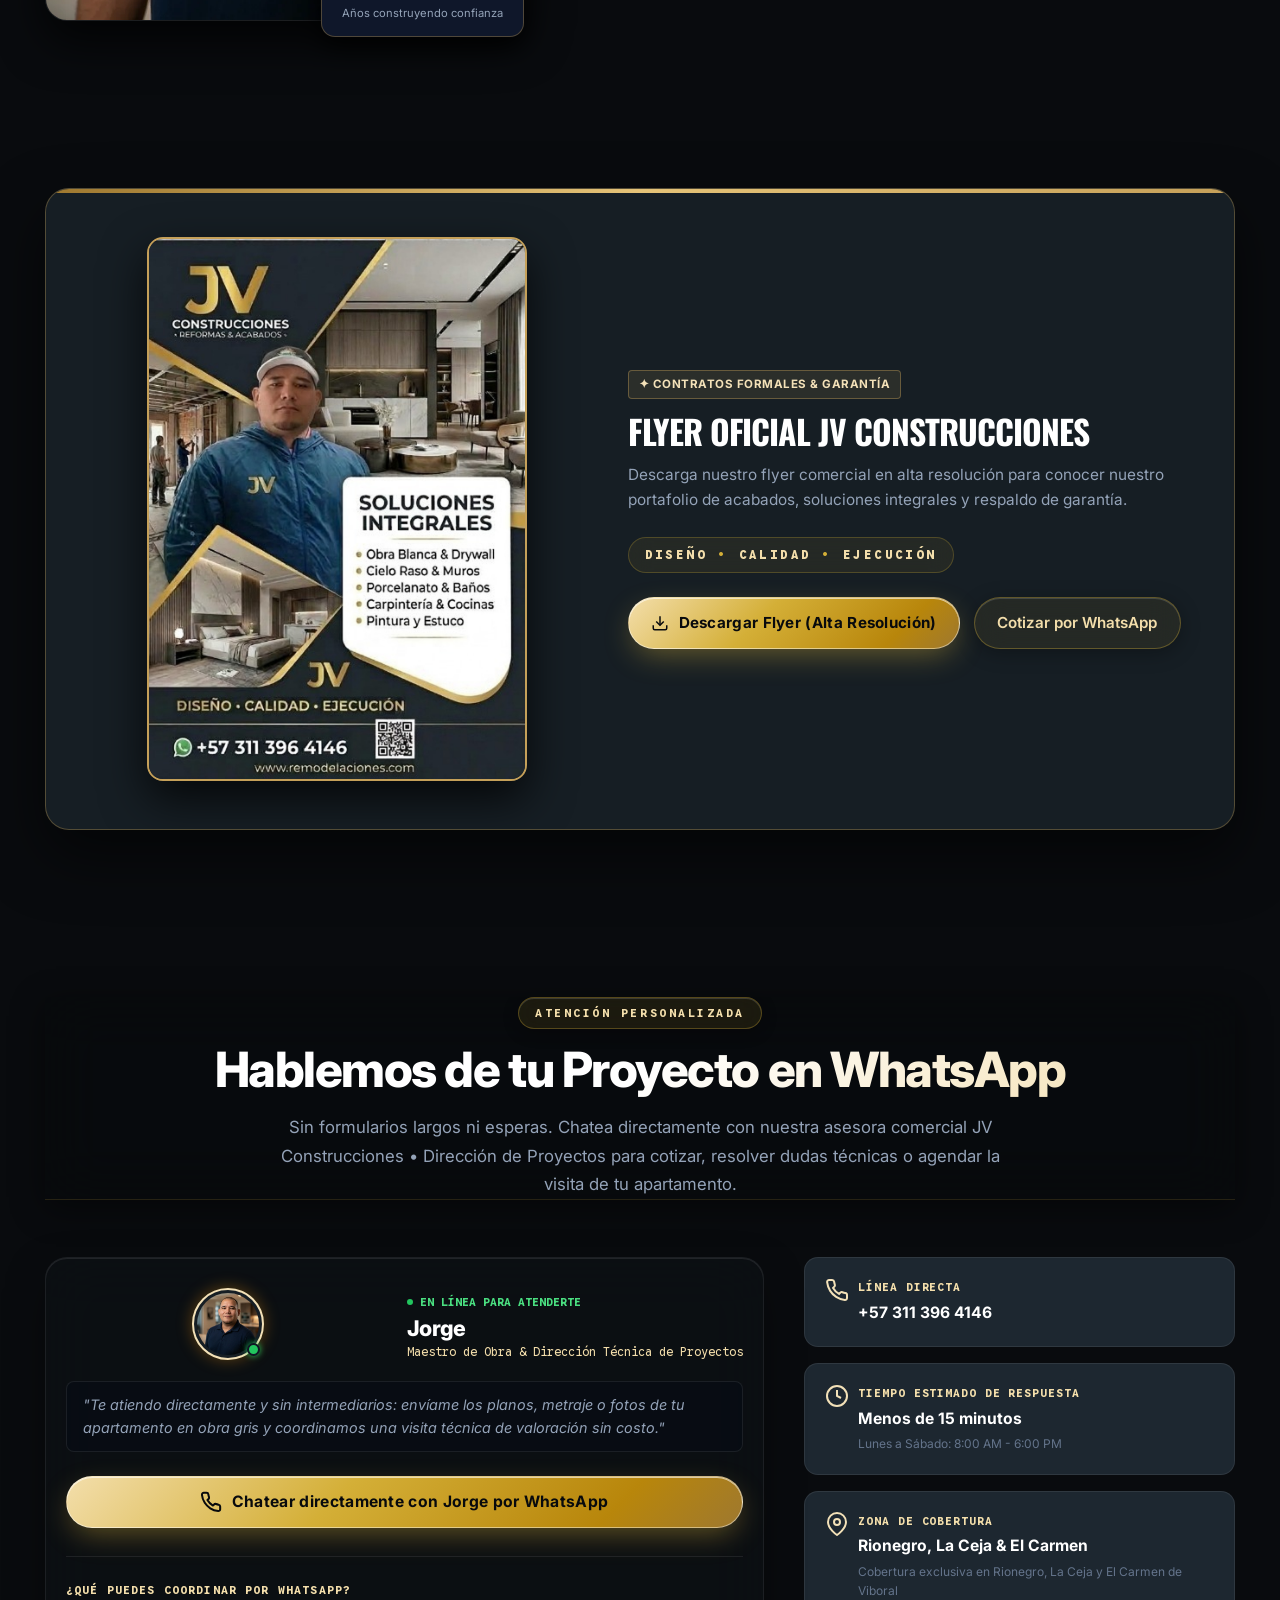
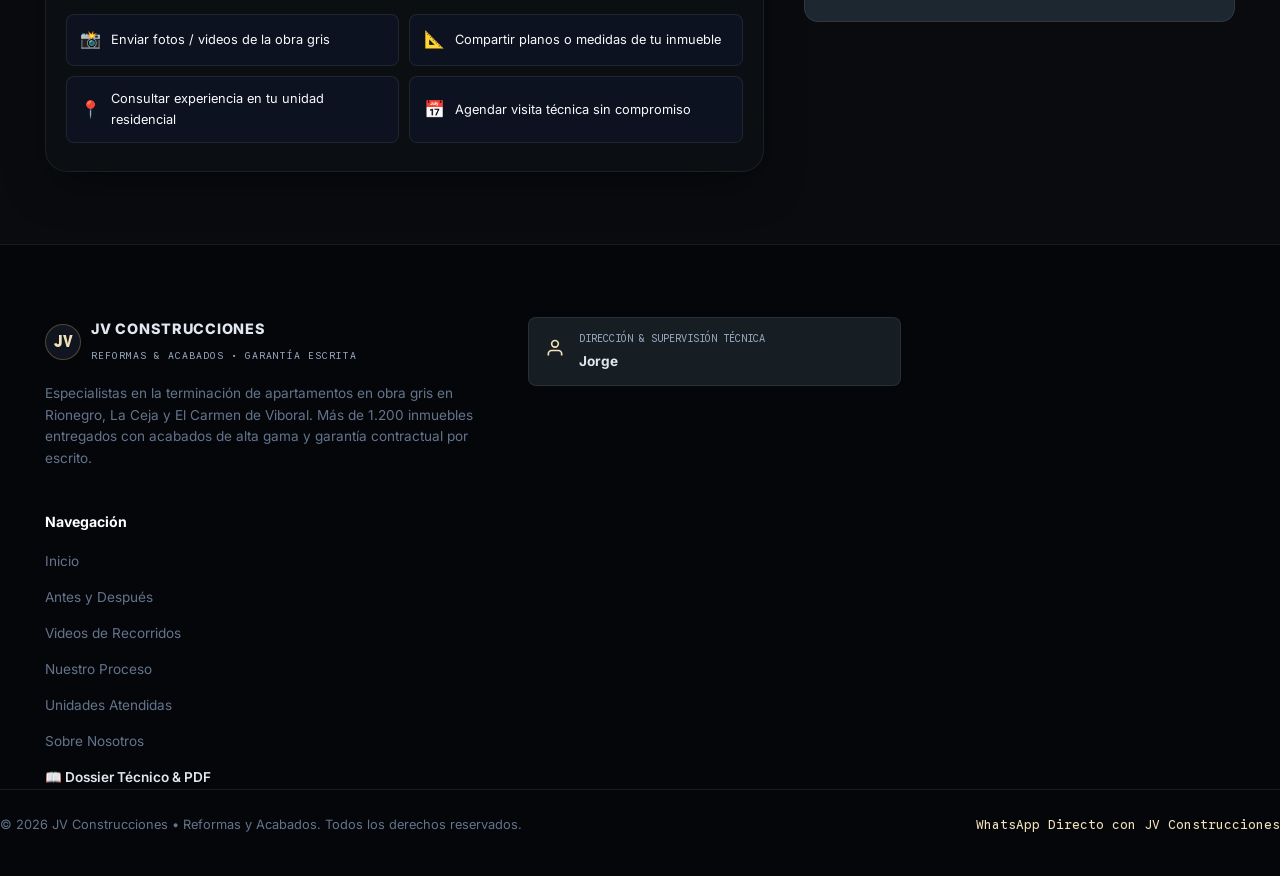
==== commit d3a8c026: "refactor(landing): remove photo gallery section and update navigation" ====
--- a/index.html
+++ b/index.html
@@ -580,407 +580,7 @@
         <!-- ============================================ -->
         <!-- INTERACTIVE GALLERY & LIGHTBOX               -->
         <!-- ============================================ -->
-                <section class="gallery-section" id="galeria">
-            <div class="container">
-                <header class="section-header text-center">
-                    <span class="section-label">DETALLES QUE INSPIRAN</span>
-                    <h2 class="section-title">Galería de Obras Reales</h2>
-                    <p class="section-subtitle">
-                        Fotografías reales tomadas directamente en nuestras obras en Rionegro y el Oriente Antioqueño. Sin renders ni fotos de stock: calidad tangible y precisión en cada detalle.
-                    </p>
-                </header>
-
-                <!-- Filter Tabs -->
-                <div class="gallery-filters" id="gallery-filters">
-                    <button class="filter-btn is-active" data-filter="all">Todos (15)</button>
-                    <button class="filter-btn" data-filter="cocinas">Cocinas & Carpintería</button>
-                    <button class="filter-btn" data-filter="banos">Baños & Nichos</button>
-                    <button class="filter-btn" data-filter="pisos">Pisos & Porcelanato</button>
-                    <button class="filter-btn" data-filter="sociales">Sociales & Techos</button>
-                    <button class="filter-btn" data-filter="proceso">Obra Gris & Estructura</button>
-                </div>
-
-                <!-- Gallery Grid -->
-                <div class="gallery-grid" id="gallery-grid">
-                    <!-- Item 1: Cocina -->
-                    <article class="gallery-card" data-category="cocinas">
-                        <button class="gallery-card__trigger" 
-                                data-src="assets/images/kitchen-after.jpg" 
-                                data-title="Península en cuarzo blanco Calacatta" 
-                                data-desc="Península de cocina en cuarzo con torre de hornos empotrada, muebles altos en Madecor RH e iluminación lineal LED cálida.">
-                            <picture>
-                                <source srcset="assets/images/kitchen-after.webp" type="image/webp">
-                                <img src="assets/images/kitchen-after.jpg" alt="Península en cuarzo blanco Calacatta" class="gallery-card__img" loading="lazy" width="1376" height="768" decoding="async">
-                            </picture>
-                            <div class="gallery-card__overlay">
-                                <span class="gallery-card__badge">Cocina</span>
-                                <h3 class="gallery-card__title">Península en cuarzo Calacatta</h3>
-                                <span class="gallery-card__cta">
-                                    <svg width="18" height="18" viewBox="0 0 24 24" fill="none" stroke="currentColor" stroke-width="2">
-                                        <circle cx="11" cy="11" r="8"></circle>
-                                        <line x1="21" y1="21" x2="16.65" y2="16.65"></line>
-                                        <line x1="11" y1="8" x2="11" y2="14"></line>
-                                        <line x1="8" y1="11" x2="14" y2="11"></line>
-                                    </svg>
-                                    Ver en detalle
-                                </span>
-                            </div>
-                        </button>
-                    </article>
-
-                    <!-- Item 2: Baño -->
-                    <article class="gallery-card" data-category="banos">
-                        <button class="gallery-card__trigger" 
-                                data-src="assets/images/bathroom-after.jpg" 
-                                data-title="Mueble de baño flotante y espejo LED" 
-                                data-desc="Baño con mueble lavamanos flotante en madera tratada, grifería moderna, espejo circular retroiluminado y mampara en vidrio templado.">
-                            <picture>
-                                <source srcset="assets/images/bathroom-after.webp" type="image/webp">
-                                <img src="assets/images/bathroom-after.jpg" alt="Mueble de baño flotante y espejo LED" class="gallery-card__img" loading="lazy" width="1376" height="768" decoding="async">
-                            </picture>
-                            <div class="gallery-card__overlay">
-                                <span class="gallery-card__badge">Baño</span>
-                                <h3 class="gallery-card__title">Mueble flotante & Espejo LED</h3>
-                                <span class="gallery-card__cta">
-                                    <svg width="18" height="18" viewBox="0 0 24 24" fill="none" stroke="currentColor" stroke-width="2">
-                                        <circle cx="11" cy="11" r="8"></circle>
-                                        <line x1="21" y1="21" x2="16.65" y2="16.65"></line>
-                                        <line x1="11" y1="8" x2="11" y2="14"></line>
-                                        <line x1="8" y1="11" x2="14" y2="11"></line>
-                                    </svg>
-                                    Ver en detalle
-                                </span>
-                            </div>
-                        </button>
-                    </article>
-
-                    <!-- Item 3: Nicho empotrado en ducha -->
-                    <article class="gallery-card" data-category="banos">
-                        <button class="gallery-card__trigger" 
-                                data-src="assets/images/proceso/proceso_06_ducha_nicho_empotrado.jpg" 
-                                data-title="Nicho decorativo empotrado en ducha" 
-                                data-desc="Enchape con nicho empotrado e iluminación LED para artículos de tocador, con cortes a inglete a 45 grados y sellado impermeable.">
-                            <img src="assets/images/proceso/proceso_06_ducha_nicho_empotrado.jpg" alt="Nicho decorativo empotrado en ducha" class="gallery-card__img" loading="lazy" decoding="async">
-                            <div class="gallery-card__overlay">
-                                <span class="gallery-card__badge">Baño</span>
-                                <h3 class="gallery-card__title">Nicho decorativo empotrado</h3>
-                                <span class="gallery-card__cta">
-                                    <svg width="18" height="18" viewBox="0 0 24 24" fill="none" stroke="currentColor" stroke-width="2">
-                                        <circle cx="11" cy="11" r="8"></circle>
-                                        <line x1="21" y1="21" x2="16.65" y2="16.65"></line>
-                                        <line x1="11" y1="8" x2="11" y2="14"></line>
-                                        <line x1="8" y1="11" x2="14" y2="11"></line>
-                                    </svg>
-                                    Ver en detalle
-                                </span>
-                            </div>
-                        </button>
-                    </article>
-
-                    <!-- Item 4: Enchape de baño en obra -->
-                    <article class="gallery-card" data-category="banos">
-                        <button class="gallery-card__trigger" 
-                                data-src="assets/images/proceso/proceso_03_enchape_bano_fontaneria.jpg" 
-                                data-title="Enchape cerámico y puntos hidrosanitarios" 
-                                data-desc="Instalación precisa de cerámica en muros de baño con puntos hidráulicos y sanitarios testeados bajo presión sin fugas.">
-                            <img src="assets/images/proceso/proceso_03_enchape_bano_fontaneria.jpg" alt="Enchape cerámico y puntos hidrosanitarios" class="gallery-card__img" loading="lazy" decoding="async">
-                            <div class="gallery-card__overlay">
-                                <span class="gallery-card__badge">Enchape</span>
-                                <h3 class="gallery-card__title">Enchape & Fontanería</h3>
-                                <span class="gallery-card__cta">
-                                    <svg width="18" height="18" viewBox="0 0 24 24" fill="none" stroke="currentColor" stroke-width="2">
-                                        <circle cx="11" cy="11" r="8"></circle>
-                                        <line x1="21" y1="21" x2="16.65" y2="16.65"></line>
-                                        <line x1="11" y1="8" x2="11" y2="14"></line>
-                                        <line x1="8" y1="11" x2="14" y2="11"></line>
-                                    </svg>
-                                    Ver en detalle
-                                </span>
-                            </div>
-                        </button>
-                    </article>
-
-                    <!-- Item 5: Social -->
-                    <article class="gallery-card" data-category="sociales">
-                        <button class="gallery-card__trigger" 
-                                data-src="assets/images/living-room.jpg" 
-                                data-title="Zona social con panel de listones de madera" 
-                                data-desc="Muro de entretenimiento con listones de madera natural, mueble de TV flotante e iluminación indirecta superior.">
-                            <picture>
-                                <source srcset="assets/images/living-room.webp" type="image/webp">
-                                <img src="assets/images/living-room.jpg" alt="Zona social con panel de listones" class="gallery-card__img" loading="lazy" width="1376" height="768" decoding="async">
-                            </picture>
-                            <div class="gallery-card__overlay">
-                                <span class="gallery-card__badge">Social</span>
-                                <h3 class="gallery-card__title">Panel de listones de madera</h3>
-                                <span class="gallery-card__cta">
-                                    <svg width="18" height="18" viewBox="0 0 24 24" fill="none" stroke="currentColor" stroke-width="2">
-                                        <circle cx="11" cy="11" r="8"></circle>
-                                        <line x1="21" y1="21" x2="16.65" y2="16.65"></line>
-                                        <line x1="11" y1="8" x2="11" y2="14"></line>
-                                        <line x1="8" y1="11" x2="14" y2="11"></line>
-                                    </svg>
-                                    Ver en detalle
-                                </span>
-                            </div>
-                        </button>
-                    </article>
-
-                    <!-- Item 6: Clóset -->
-                    <article class="gallery-card" data-category="cocinas">
-                        <button class="gallery-card__trigger" 
-                                data-src="assets/images/closet.jpg" 
-                                data-title="Walk-in Closet a la medida" 
-                                data-desc="Vestier contemporáneo con isla central de accesorios, zapateras retroiluminadas y cajoneras con freno suave.">
-                            <picture>
-                                <source srcset="assets/images/closet.webp" type="image/webp">
-                                <img src="assets/images/closet.jpg" alt="Walk-in Closet a la medida" class="gallery-card__img" loading="lazy" width="1376" height="768" decoding="async">
-                            </picture>
-                            <div class="gallery-card__overlay">
-                                <span class="gallery-card__badge">Carpintería</span>
-                                <h3 class="gallery-card__title">Walk-in Closet a la medida</h3>
-                                <span class="gallery-card__cta">
-                                    <svg width="18" height="18" viewBox="0 0 24 24" fill="none" stroke="currentColor" stroke-width="2">
-                                        <circle cx="11" cy="11" r="8"></circle>
-                                        <line x1="21" y1="21" x2="16.65" y2="16.65"></line>
-                                        <line x1="11" y1="8" x2="11" y2="14"></line>
-                                        <line x1="8" y1="11" x2="14" y2="11"></line>
-                                    </svg>
-                                    Ver en detalle
-                                </span>
-                            </div>
-                        </button>
-                    </article>
-
-                    <!-- Item 7: Cielo raso drywall con LED -->
-                    <article class="gallery-card" data-category="sociales">
-                        <button class="gallery-card__trigger" 
-                                data-src="assets/images/tiktok/acabados_cielo_raso_iluminacion.png" 
-                                data-title="Cielo raso en drywall con iluminación LED" 
-                                data-desc="Diseño de cielo raso arquitectónico con cajón de luz perimetral LED cálida y ojos de buey direccionables.">
-                            <img src="assets/images/tiktok/acabados_cielo_raso_iluminacion.png" alt="Cielo raso en drywall con iluminación LED" class="gallery-card__img" loading="lazy" decoding="async">
-                            <div class="gallery-card__overlay">
-                                <span class="gallery-card__badge">Techos</span>
-                                <h3 class="gallery-card__title">Cielo raso con luz indirecta</h3>
-                                <span class="gallery-card__cta">
-                                    <svg width="18" height="18" viewBox="0 0 24 24" fill="none" stroke="currentColor" stroke-width="2">
-                                        <circle cx="11" cy="11" r="8"></circle>
-                                        <line x1="21" y1="21" x2="16.65" y2="16.65"></line>
-                                        <line x1="11" y1="8" x2="11" y2="14"></line>
-                                        <line x1="8" y1="11" x2="14" y2="11"></line>
-                                    </svg>
-                                    Ver en detalle
-                                </span>
-                            </div>
-                        </button>
-                    </article>
-
-                    <!-- Item 8: Instalación de porcelanato -->
-                    <article class="gallery-card" data-category="pisos">
-                        <button class="gallery-card__trigger" 
-                                data-src="assets/images/proceso/proceso_01_instalacion_porcelanato_cunas.jpg" 
-                                data-title="Instalación de porcelanato con cuñas niveladoras" 
-                                data-desc="Pega técnica de porcelanato de gran formato con sistema de cuñas autonivelantes y adhesivo Corona Pegacor blanco.">
-                            <img src="assets/images/proceso/proceso_01_instalacion_porcelanato_cunas.jpg" alt="Instalación de porcelanato con cuñas niveladoras" class="gallery-card__img" loading="lazy" decoding="async">
-                            <div class="gallery-card__overlay">
-                                <span class="gallery-card__badge">Pisos</span>
-                                <h3 class="gallery-card__title">Pega con cuñas niveladoras</h3>
-                                <span class="gallery-card__cta">
-                                    <svg width="18" height="18" viewBox="0 0 24 24" fill="none" stroke="currentColor" stroke-width="2">
-                                        <circle cx="11" cy="11" r="8"></circle>
-                                        <line x1="21" y1="21" x2="16.65" y2="16.65"></line>
-                                        <line x1="11" y1="8" x2="11" y2="14"></line>
-                                        <line x1="8" y1="11" x2="14" y2="11"></line>
-                                    </svg>
-                                    Ver en detalle
-                                </span>
-                            </div>
-                        </button>
-                    </article>
-
-                    <!-- Item 9: Pasillo terminado con porcelanato pulido -->
-                    <article class="gallery-card" data-category="pisos">
-                        <button class="gallery-card__trigger" 
-                                data-src="assets/images/proceso/proceso_02_pasillo_porcelanato_zocalos.jpg" 
-                                data-title="Pasillo con porcelanato pulido y zócalos" 
-                                data-desc="Acabado final de circulación con porcelanato pulido brillante tipo mármol y zócalos empotrados a ras de pared.">
-                            <img src="assets/images/proceso/proceso_02_pasillo_porcelanato_zocalos.jpg" alt="Pasillo con porcelanato pulido y zócalos" class="gallery-card__img" loading="lazy" decoding="async">
-                            <div class="gallery-card__overlay">
-                                <span class="gallery-card__badge">Pisos</span>
-                                <h3 class="gallery-card__title">Porcelanato pulido brillante</h3>
-                                <span class="gallery-card__cta">
-                                    <svg width="18" height="18" viewBox="0 0 24 24" fill="none" stroke="currentColor" stroke-width="2">
-                                        <circle cx="11" cy="11" r="8"></circle>
-                                        <line x1="21" y1="21" x2="16.65" y2="16.65"></line>
-                                        <line x1="11" y1="8" x2="11" y2="14"></line>
-                                        <line x1="8" y1="11" x2="14" y2="11"></line>
-                                    </svg>
-                                    Ver en detalle
-                                </span>
-                            </div>
-                        </button>
-                    </article>
-
-                    <!-- Item 10: Habitación terminada -->
-                    <article class="gallery-card" data-category="pisos">
-                        <button class="gallery-card__trigger" 
-                                data-src="assets/images/proceso/proceso_04_piso_habitacion_acabado.jpg" 
-                                data-title="Piso rectificado en habitación principal" 
-                                data-desc="Superficie continua perfectamente nivelada sin desniveles de puerta y juntas milimétricas rectificadas.">
-                            <img src="assets/images/proceso/proceso_04_piso_habitacion_acabado.jpg" alt="Piso rectificado en habitación principal" class="gallery-card__img" loading="lazy" decoding="async">
-                            <div class="gallery-card__overlay">
-                                <span class="gallery-card__badge">Pisos</span>
-                                <h3 class="gallery-card__title">Piso en habitación principal</h3>
-                                <span class="gallery-card__cta">
-                                    <svg width="18" height="18" viewBox="0 0 24 24" fill="none" stroke="currentColor" stroke-width="2">
-                                        <circle cx="11" cy="11" r="8"></circle>
-                                        <line x1="21" y1="21" x2="16.65" y2="16.65"></line>
-                                        <line x1="11" y1="8" x2="11" y2="14"></line>
-                                        <line x1="8" y1="11" x2="14" y2="11"></line>
-                                    </svg>
-                                    Ver en detalle
-                                </span>
-                            </div>
-                        </button>
-                    </article>
-
-                    <!-- Item 11: Nivelación y reflejo espejo -->
-                    <article class="gallery-card" data-category="pisos">
-                        <button class="gallery-card__trigger" 
-                                data-src="assets/images/proceso/proceso_05_esquina_piso_reflejo.jpg" 
-                                data-title="Nivelación milimétrica y brillo espejo" 
-                                data-desc="Inspección detallada de planimetría en esquina con reflejo cristalino, garantizando una losa completamente plana.">
-                            <img src="assets/images/proceso/proceso_05_esquina_piso_reflejo.jpg" alt="Nivelación milimétrica y brillo espejo" class="gallery-card__img" loading="lazy" decoding="async">
-                            <div class="gallery-card__overlay">
-                                <span class="gallery-card__badge">Detalle</span>
-                                <h3 class="gallery-card__title">Planimetría y brillo espejo</h3>
-                                <span class="gallery-card__cta">
-                                    <svg width="18" height="18" viewBox="0 0 24 24" fill="none" stroke="currentColor" stroke-width="2">
-                                        <circle cx="11" cy="11" r="8"></circle>
-                                        <line x1="21" y1="21" x2="16.65" y2="16.65"></line>
-                                        <line x1="11" y1="8" x2="11" y2="14"></line>
-                                        <line x1="8" y1="11" x2="14" y2="11"></line>
-                                    </svg>
-                                    Ver en detalle
-                                </span>
-                            </div>
-                        </button>
-                    </article>
-
-                    <!-- Item 12: Mampostería en obra -->
-                    <article class="gallery-card" data-category="proceso">
-                        <button class="gallery-card__trigger" 
-                                data-src="assets/images/proceso/altos_santamaria_muro_ladrillo_01.jpg" 
-                                data-title="Mampostería a la vista en Altos de Santamaría" 
-                                data-desc="Levantamiento de muros en ladrillo limpio y conformación de vanos de ventana en obra gris antes del pañete.">
-                            <img src="assets/images/proceso/altos_santamaria_muro_ladrillo_01.jpg" alt="Mampostería a la vista en Altos de Santamaría" class="gallery-card__img" loading="lazy" decoding="async">
-                            <div class="gallery-card__overlay">
-                                <span class="gallery-card__badge">Obra Gris</span>
-                                <h3 class="gallery-card__title">Muros y vanos en ladrillo</h3>
-                                <span class="gallery-card__cta">
-                                    <svg width="18" height="18" viewBox="0 0 24 24" fill="none" stroke="currentColor" stroke-width="2">
-                                        <circle cx="11" cy="11" r="8"></circle>
-                                        <line x1="21" y1="21" x2="16.65" y2="16.65"></line>
-                                        <line x1="11" y1="8" x2="11" y2="14"></line>
-                                        <line x1="8" y1="11" x2="14" y2="11"></line>
-                                    </svg>
-                                    Ver en detalle
-                                </span>
-                            </div>
-                        </button>
-                    </article>
-
-                    <!-- Item 13: Redes empotradas -->
-                    <article class="gallery-card" data-category="proceso">
-                        <button class="gallery-card__trigger" 
-                                data-src="assets/images/proceso/altos_santamaria_tuberias_cajas.jpg" 
-                                data-title="Instalación de redes hidráulicas y eléctricas" 
-                                data-desc="Trazado y regateado técnico de ductería eléctrica y tuberías hidrosanitarias certificadas según normativa RETIE.">
-                            <img src="assets/images/proceso/altos_santamaria_tuberias_cajas.jpg" alt="Instalación de redes hidráulicas y eléctricas" class="gallery-card__img" loading="lazy" decoding="async">
-                            <div class="gallery-card__overlay">
-                                <span class="gallery-card__badge">Instalaciones</span>
-                                <h3 class="gallery-card__title">Redes eléctricas & Fontanería</h3>
-                                <span class="gallery-card__cta">
-                                    <svg width="18" height="18" viewBox="0 0 24 24" fill="none" stroke="currentColor" stroke-width="2">
-                                        <circle cx="11" cy="11" r="8"></circle>
-                                        <line x1="21" y1="21" x2="16.65" y2="16.65"></line>
-                                        <line x1="11" y1="8" x2="11" y2="14"></line>
-                                        <line x1="8" y1="11" x2="14" y2="11"></line>
-                                    </svg>
-                                    Ver en detalle
-                                </span>
-                            </div>
-                        </button>
-                    </article>
-
-                    <!-- Item 14: Nivelación láser -->
-                    <article class="gallery-card" data-category="proceso">
-                        <button class="gallery-card__trigger" 
-                                data-src="assets/images/tiktok/nivelacion_laser_muros.png" 
-                                data-title="Nivelación láser milimétrica en muros" 
-                                data-desc="Uso de nivel láser autonivelante para garantizar plomos exactos, escuadras a 90 grados y pañetes sin desviaciones.">
-                            <img src="assets/images/tiktok/nivelacion_laser_muros.png" alt="Nivelación láser milimétrica en muros" class="gallery-card__img" loading="lazy" decoding="async">
-                            <div class="gallery-card__overlay">
-                                <span class="gallery-card__badge">Tecnología</span>
-                                <h3 class="gallery-card__title">Nivelación láser milimétrica</h3>
-                                <span class="gallery-card__cta">
-                                    <svg width="18" height="18" viewBox="0 0 24 24" fill="none" stroke="currentColor" stroke-width="2">
-                                        <circle cx="11" cy="11" r="8"></circle>
-                                        <line x1="21" y1="21" x2="16.65" y2="16.65"></line>
-                                        <line x1="11" y1="8" x2="11" y2="14"></line>
-                                        <line x1="8" y1="11" x2="14" y2="11"></line>
-                                    </svg>
-                                    Ver en detalle
-                                </span>
-                            </div>
-                        </button>
-                    </article>
-
-                    <!-- Item 15: Estructura metálica para drywall -->
-                    <article class="gallery-card" data-category="proceso">
-                        <button class="gallery-card__trigger" 
-                                data-src="assets/images/tiktok/cielo_raso_drywall_estructura.png" 
-                                data-title="Estructura metálica para cielo raso drywall" 
-                                data-desc="Armado de perfilería galvanizada sismorresistente anclada con fijaciones certificadas para soporte de techos.">
-                            <img src="assets/images/tiktok/cielo_raso_drywall_estructura.png" alt="Estructura metálica para cielo raso drywall" class="gallery-card__img" loading="lazy" decoding="async">
-                            <div class="gallery-card__overlay">
-                                <span class="gallery-card__badge">Estructura</span>
-                                <h3 class="gallery-card__title">Perfilería drywall galvanizada</h3>
-                                <span class="gallery-card__cta">
-                                    <svg width="18" height="18" viewBox="0 0 24 24" fill="none" stroke="currentColor" stroke-width="2">
-                                        <circle cx="11" cy="11" r="8"></circle>
-                                        <line x1="21" y1="21" x2="16.65" y2="16.65"></line>
-                                        <line x1="11" y1="8" x2="11" y2="14"></line>
-                                        <line x1="8" y1="11" x2="14" y2="11"></line>
-                                    </svg>
-                                    Ver en detalle
-                                </span>
-                            </div>
-                        </button>
-                    </article>
-                </div>
-            </div>
-
-            <!-- Lightbox Modal -->
-            <div id="lightbox" class="lightbox" aria-hidden="true" role="dialog" aria-modal="true">
-                <button id="lightbox-close" class="lightbox__close" aria-label="Cerrar modal">
-                    <svg width="28" height="28" viewBox="0 0 24 24" fill="none" stroke="currentColor" stroke-width="2">
-                        <line x1="18" y1="6" x2="6" y2="18"></line>
-                        <line x1="6" y1="6" x2="18" y2="18"></line>
-                    </svg>
-                </button>
-                <div class="lightbox__backdrop" id="lightbox-backdrop"></div>
-                <div class="lightbox__content">
-                    <div class="lightbox__img-wrap">
-                        <img id="lightbox-img" src="" alt="Vista ampliada">
-                    </div>
-                    <div class="lightbox__caption">
-                        <h4 id="lightbox-title"></h4>
-                        <p id="lightbox-desc"></p>
-                    </div>
-                </div>
-            </div>
-        </section>
+                
 
         <!-- ============================================ -->
         <!-- RESIDENTIAL UNITS EXPERIENCE                 -->
@@ -1400,8 +1000,8 @@
                     <ul>
                         <li><a href="#inicio">Inicio</a></li>
                         <li><a href="#proyectos">Antes y Después</a></li>
-                        <li><a href="#galeria">Galería de Obras Reales</a></li>
-                        <li><a href="#galeria">Galería de Acabados</a></li>
+                        <li><a href="#videos">Videos de Recorridos</a></li>
+                        <li><a href="#proceso">Nuestro Proceso</a></li>
                         <li><a href="#unidades">Unidades Atendidas</a></li>
                         <li><a href="#sobre-mi">Sobre Nosotros</a></li>
                         <li><a href="MANUAL_INTERACTIVO.html" style="color:var(--color-primary-light); font-weight:600;">📖 Dossier Técnico & PDF</a></li>
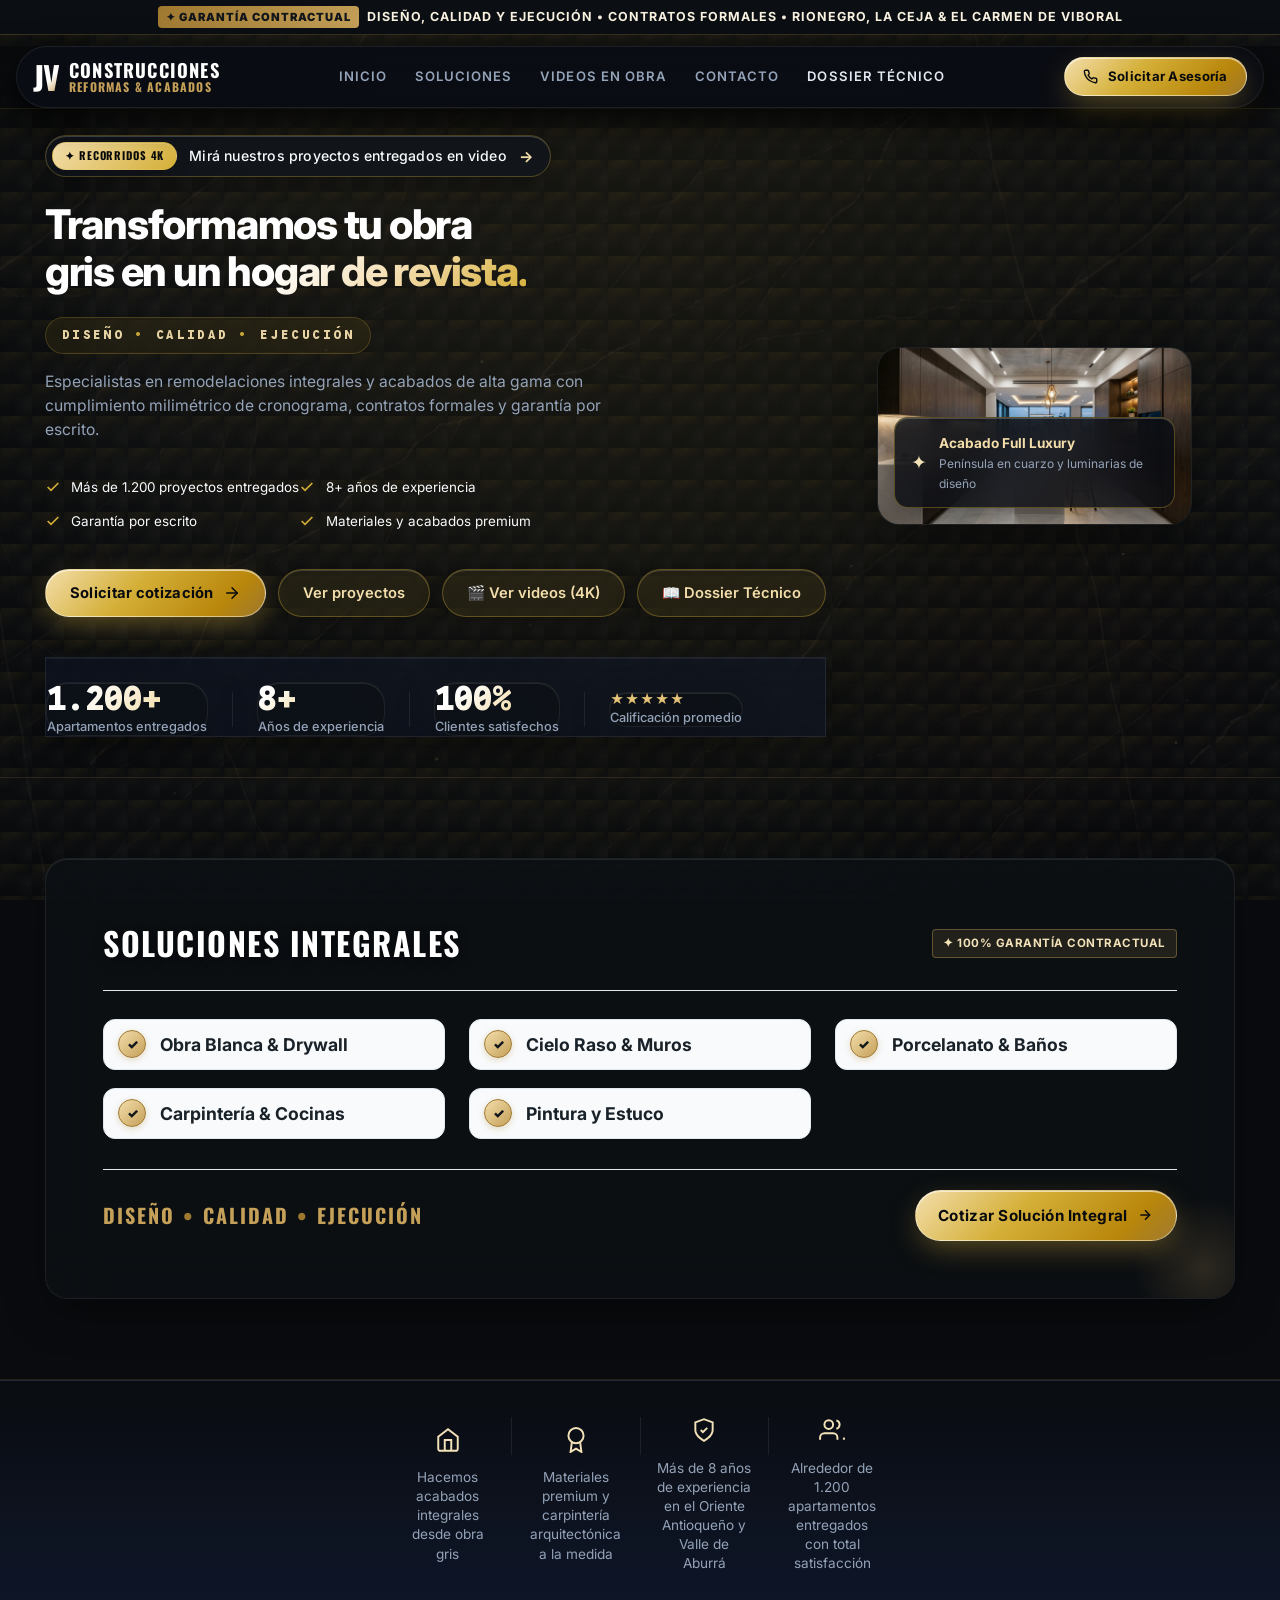
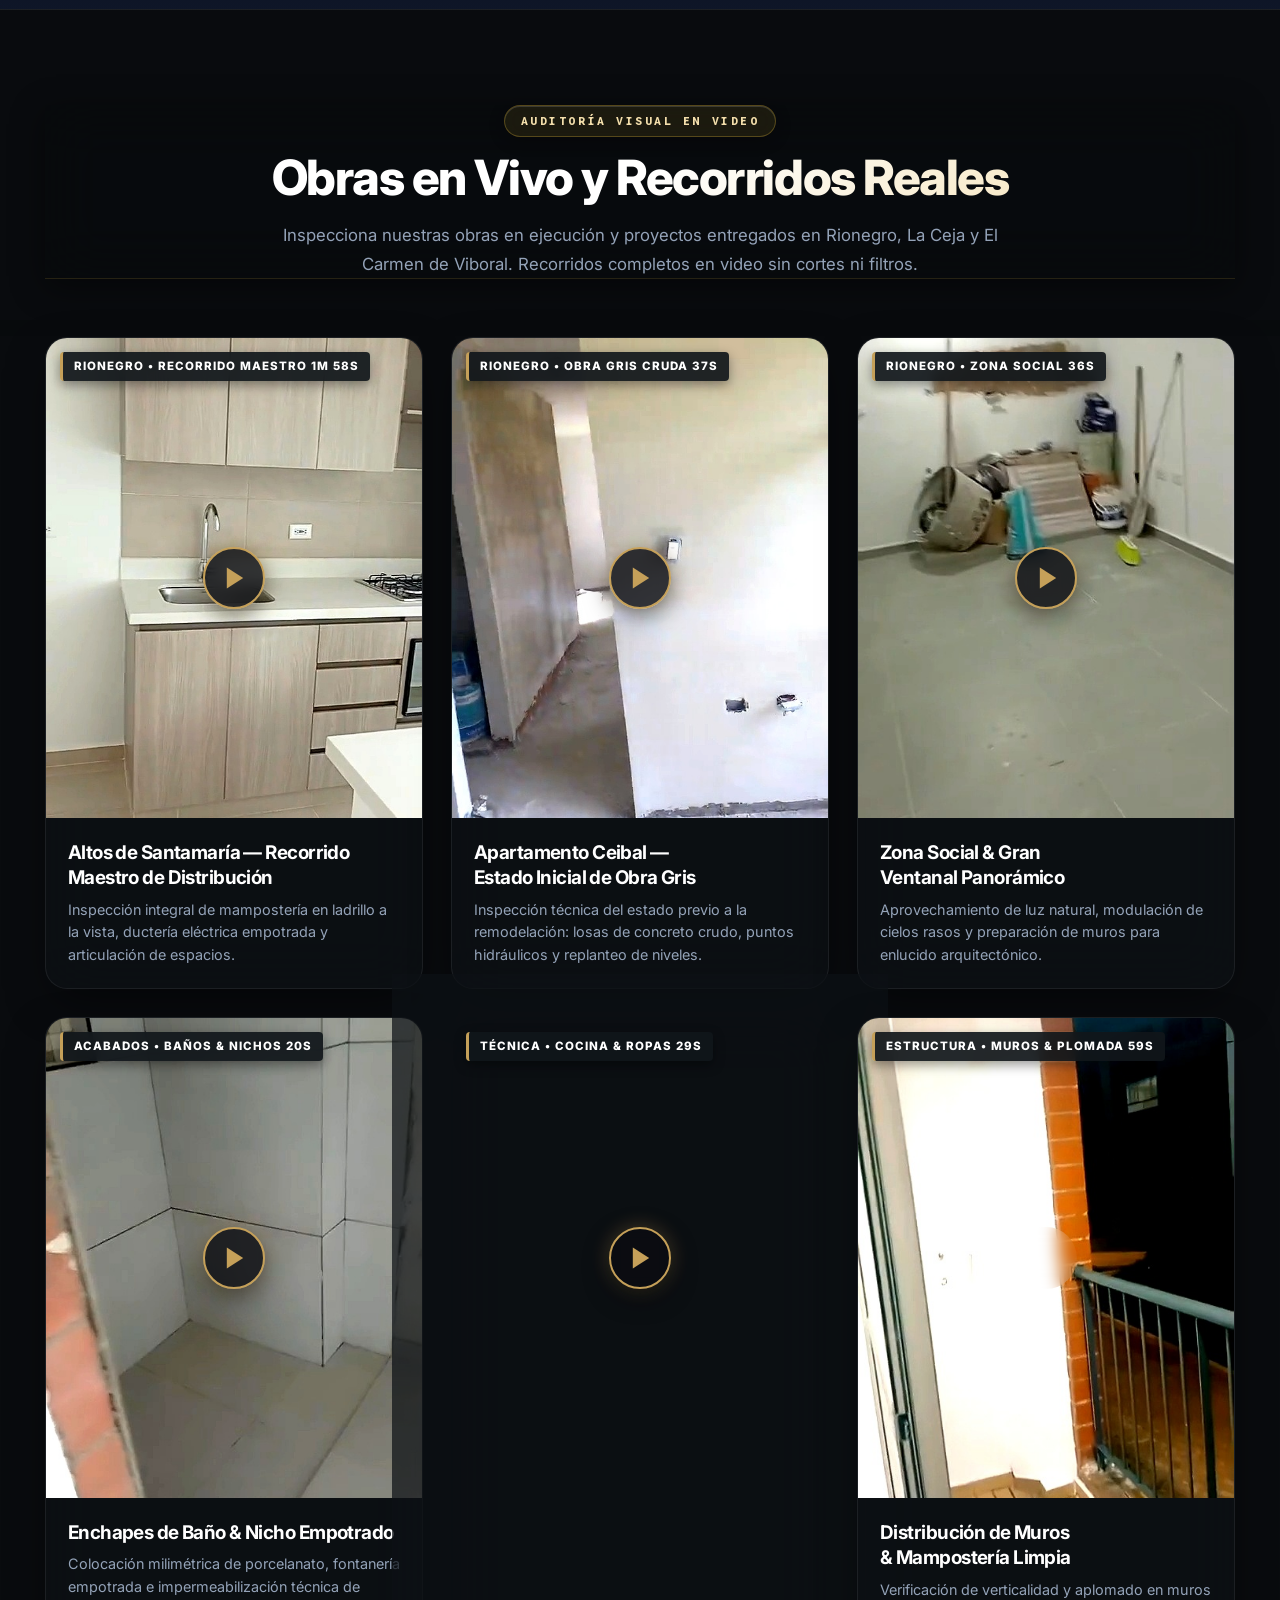
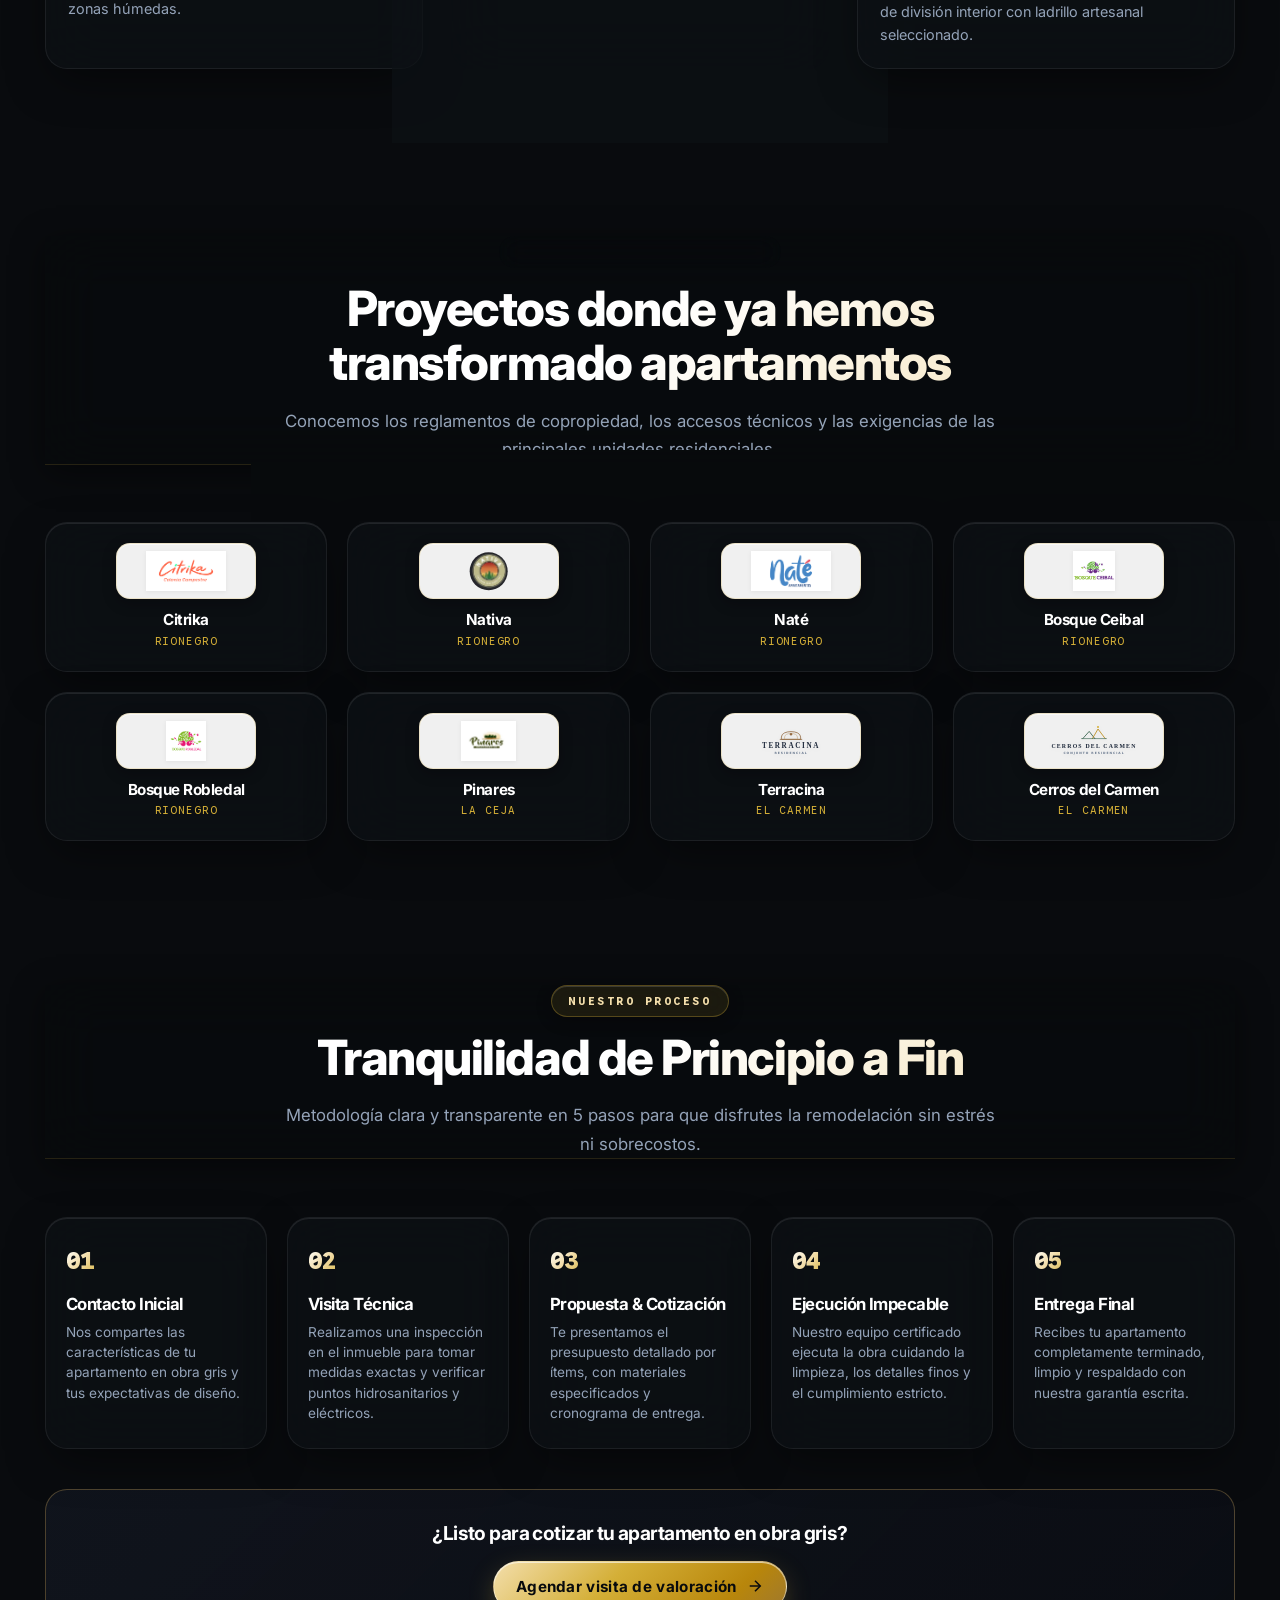
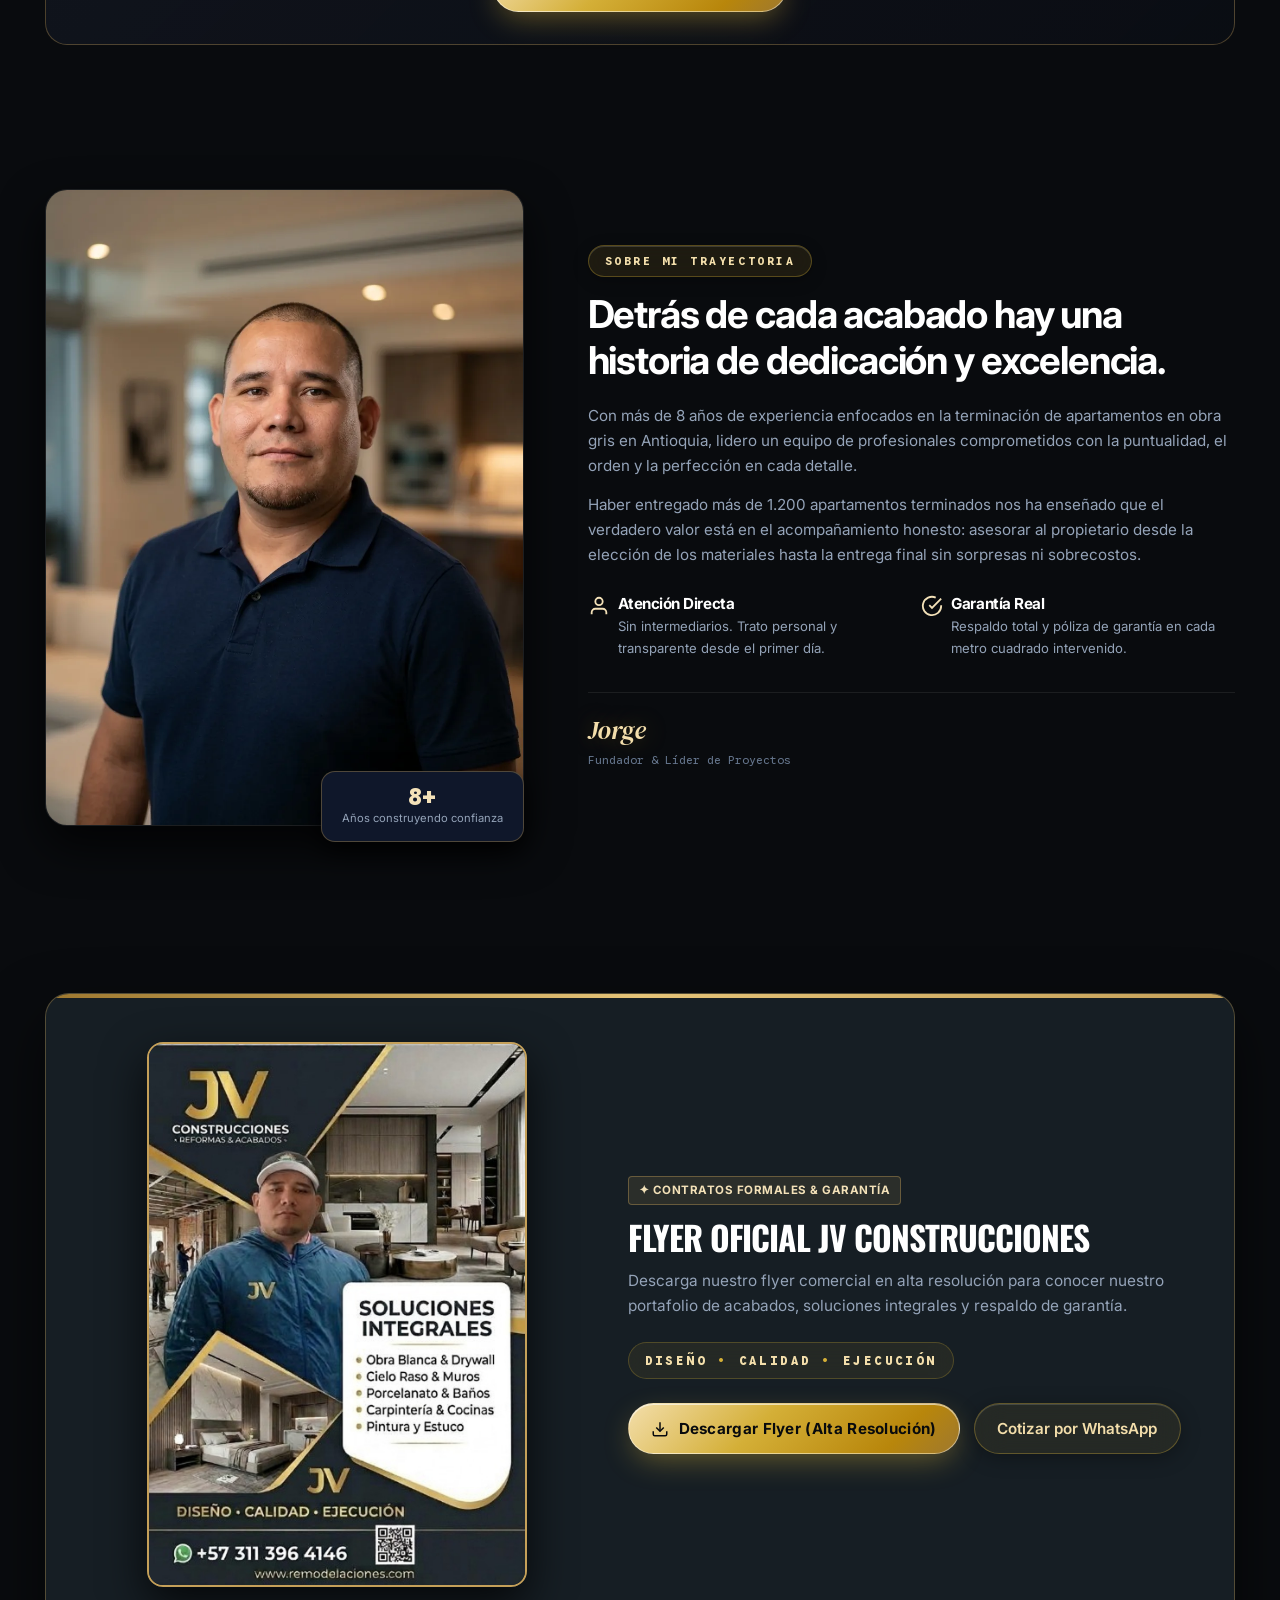
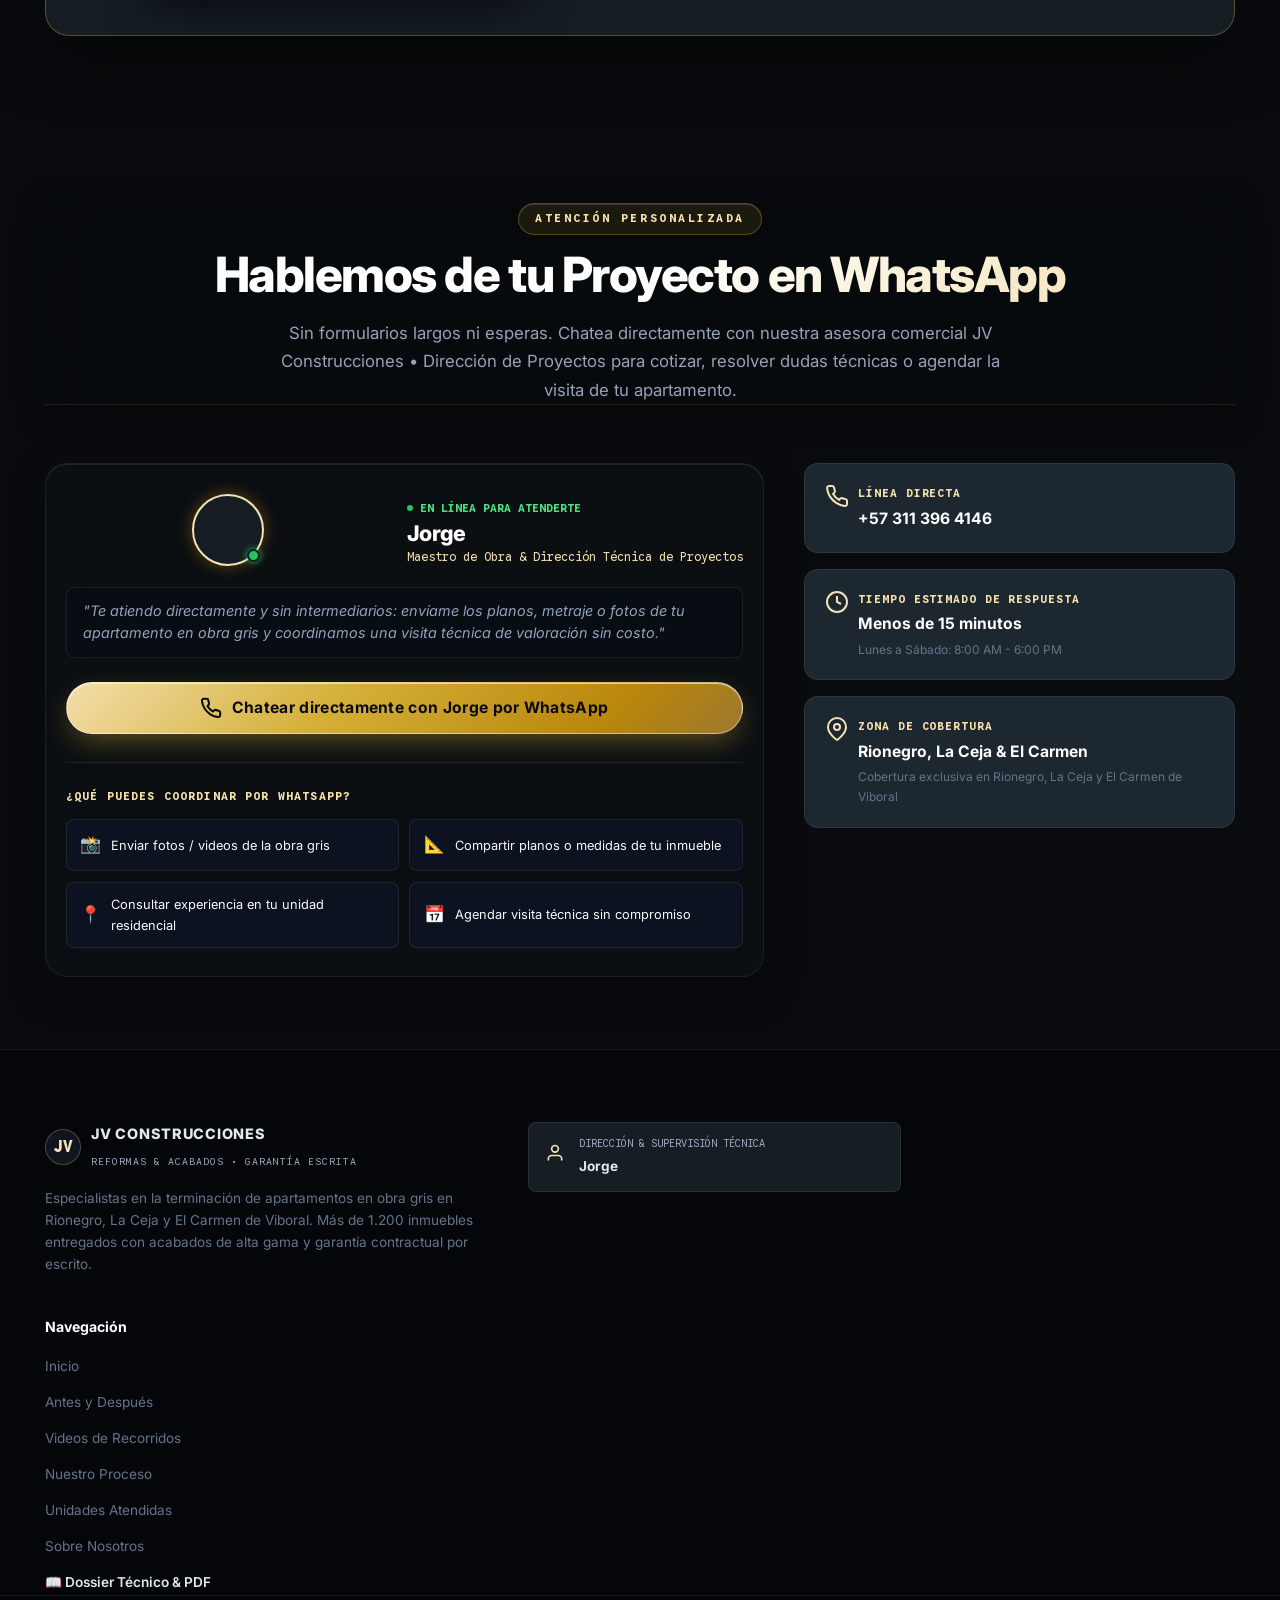
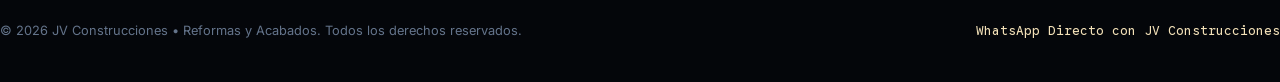
==== commit c910931b: "refactor(landing): remove before-after split slider section while preserving floating WhatsApp CTA" ====
--- a/index.html
+++ b/index.html
@@ -94,8 +94,7 @@
                 <ul class="header__links">
                     <li><a href="#inicio" class="header__link">INICIO</a></li>
                     <li><a href="#servicios" class="header__link">SOLUCIONES</a></li>
-                    <li><a href="#proyectos" class="header__link">PROYECTOS</a></li>
-                    <li><a href="#videos" class="header__link">VIDEOS</a></li>
+                    <li><a href="#videos" class="header__link">VIDEOS EN OBRA</a></li>
                     <li><a href="#contacto" class="header__link">CONTACTO</a></li>
                     <li><a href="MANUAL_INTERACTIVO.html" class="header__link" style="color:var(--color-primary-light); font-weight:600;">DOSSIER TÉCNICO</a></li>
                 </ul>
@@ -191,7 +190,7 @@
                                 <polyline points="12 5 19 12 12 19"></polyline>
                             </svg>
                         </a>
-                        <a href="#proyectos" class="btn btn--secondary hero__btn hero__btn--secondary">
+                        <a href="#videos" class="btn btn--secondary hero__btn hero__btn--secondary">
                             <span>Ver proyectos</span>
                         </a>
                         <a href="#videos" class="btn btn--secondary hero__btn" id="hero-videos-btn" style="border-color: rgba(212,175,55,0.4);"><span style="color:var(--color-primary-light);">🎬 Ver videos (4K)</span></a>
@@ -351,100 +350,7 @@
         <!-- ============================================ -->
         <!-- BEFORE & AFTER COMPARISON (SPLIT SLIDERS)    -->
         <!-- ============================================ -->
-        <section class="before-after" id="proyectos">
-            <div class="container">
-                <header class="section-header text-center">
-                    <span class="section-label">EVIDENCIA REAL</span>
-                    <h2 class="section-title">Transformamos espacios. No solo los terminamos.</h2>
-                    <p class="section-subtitle">
-                        Mueve el divisor interactivo a la izquierda o derecha para comparar el estado inicial en obra gris y el acabado final entregado.
-                    </p>
-                </header>
-
-                <div class="ba-slider-list">
-                    <!-- Slider 1: Cocina -->
-                    <article class="ba-slider-card">
-                        <header class="ba-slider-card__header">
-                            <h3 class="ba-slider-card__title">Transformación de Cocina Integral</h3>
-                            <span class="ba-slider-card__hint">Desliza con el dedo o mouse ↔</span>
-                        </header>
-                        <div class="split-slider" data-split-slider>
-                            <!-- After Image -->
-                            <div class="split-layer split-layer--after">
-                                <span class="split-badge split-badge--after">DESPUÉS • TERMINADO</span>
-                                <picture>
-                                    <source srcset="assets/images/kitchen-after.webp" type="image/webp">
-                                    <img src="assets/images/kitchen-after.jpg" alt="Cocina moderna terminada con isla y cuarzo" class="split-img" loading="lazy" width="1376" height="768" decoding="async">
-                                </picture>
-                            </div>
-                            <!-- Before Image (Clipped) -->
-                            <div class="split-layer split-layer--before" data-before-layer style="width: 50%;">
-                                <span class="split-badge split-badge--before">ANTES • OBRA GRIS</span>
-                                <picture>
-                                    <source srcset="assets/images/kitchen-before.webp" type="image/webp">
-                                    <img src="assets/images/kitchen-before.jpg" alt="Cocina en obra gris y ladrillo a la vista" class="split-img" loading="lazy" width="1376" height="768" decoding="async">
-                                </picture>
-                            </div>
-                            <!-- Divider Drag Handle -->
-                            <div class="split-handle" data-split-handle style="left: 50%;">
-                                <div class="split-handle-line"></div>
-                                <div class="split-handle-btn" aria-label="Mover comparador">
-                                    <svg width="18" height="18" viewBox="0 0 24 24" fill="none" stroke="currentColor" stroke-width="2.5">
-                                        <polyline points="15 18 9 12 15 6"></polyline>
-                                    </svg>
-                                    <svg width="18" height="18" viewBox="0 0 24 24" fill="none" stroke="currentColor" stroke-width="2.5">
-                                        <polyline points="9 18 15 12 9 6"></polyline>
-                                    </svg>
-                                </div>
-                                <div class="split-handle-line"></div>
-                            </div>
-                            <!-- Range Slider Overlay for Touch & Access -->
-                            <input type="range" min="0" max="100" value="50" class="split-range-input" aria-label="Comparar Cocina Integral" data-split-input>
-                        </div>
-                    </article>
-
-                    <!-- Slider 2: Baño Principal -->
-                    <article class="ba-slider-card">
-                        <header class="ba-slider-card__header">
-                            <h3 class="ba-slider-card__title">Renovación de Baño Principal</h3>
-                            <span class="ba-slider-card__hint">Desliza con el dedo o mouse ↔</span>
-                        </header>
-                        <div class="split-slider" data-split-slider>
-                            <!-- After Image -->
-                            <div class="split-layer split-layer--after">
-                                <span class="split-badge split-badge--after">DESPUÉS • TERMINADO</span>
-                                <picture>
-                                    <source srcset="assets/images/bathroom-after.webp" type="image/webp">
-                                    <img src="assets/images/bathroom-after.jpg" alt="Baño de lujo terminado con mármol y espejo LED" class="split-img" loading="lazy" width="1376" height="768" decoding="async">
-                                </picture>
-                            </div>
-                            <!-- Before Image (Clipped) -->
-                            <div class="split-layer split-layer--before" data-before-layer style="width: 50%;">
-                                <span class="split-badge split-badge--before">ANTES • OBRA GRIS</span>
-                                <picture>
-                                    <source srcset="assets/images/bathroom-before.webp" type="image/webp">
-                                    <img src="assets/images/bathroom-before.jpg" alt="Baño en obra gris con tubería expuesta" class="split-img" loading="lazy" width="1376" height="768" decoding="async">
-                                </picture>
-                            </div>
-                            <!-- Divider Drag Handle -->
-                            <div class="split-handle" data-split-handle style="left: 50%;">
-                                <div class="split-handle-line"></div>
-                                <div class="split-handle-btn" aria-label="Mover comparador">
-                                    <svg width="18" height="18" viewBox="0 0 24 24" fill="none" stroke="currentColor" stroke-width="2.5">
-                                        <polyline points="15 18 9 12 15 6"></polyline>
-                                    </svg>
-                                    <svg width="18" height="18" viewBox="0 0 24 24" fill="none" stroke="currentColor" stroke-width="2.5">
-                                        <polyline points="9 18 15 12 9 6"></polyline>
-                                    </svg>
-                                </div>
-                                <div class="split-handle-line"></div>
-                            </div>
-                            <input type="range" min="0" max="100" value="50" class="split-range-input" aria-label="Comparar Baño Principal" data-split-input>
-                        </div>
-                    </article>
-                </div>
-            </div>
-        </section>
+        
 
         <!-- ============================================ -->
         <!-- VIDEOS SHOWCASE (RECORRIDOS EN VIVO)         -->
@@ -999,7 +905,7 @@
                     <span class="footer__links-title">Navegación</span>
                     <ul>
                         <li><a href="#inicio">Inicio</a></li>
-                        <li><a href="#proyectos">Antes y Después</a></li>
+                        <li><a href="#videos">Antes y Después</a></li>
                         <li><a href="#videos">Videos de Recorridos</a></li>
                         <li><a href="#proceso">Nuestro Proceso</a></li>
                         <li><a href="#unidades">Unidades Atendidas</a></li>
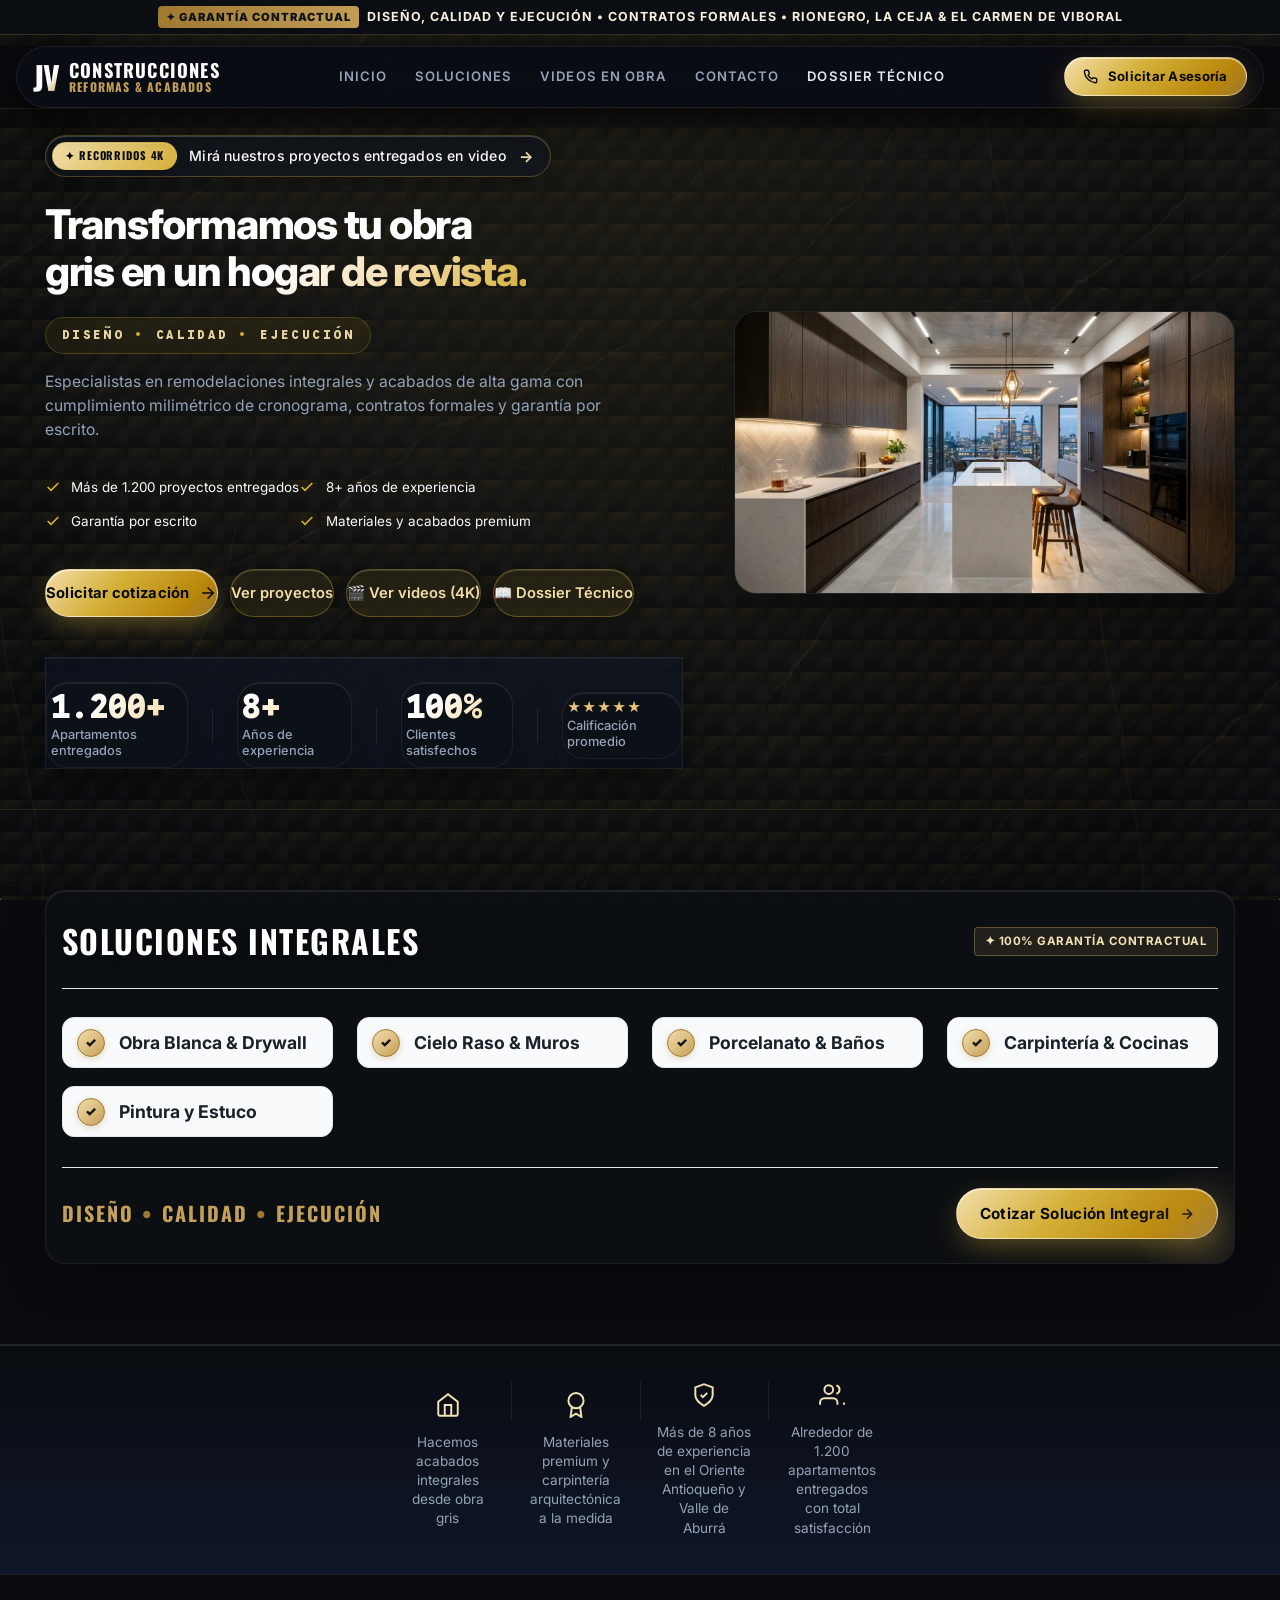
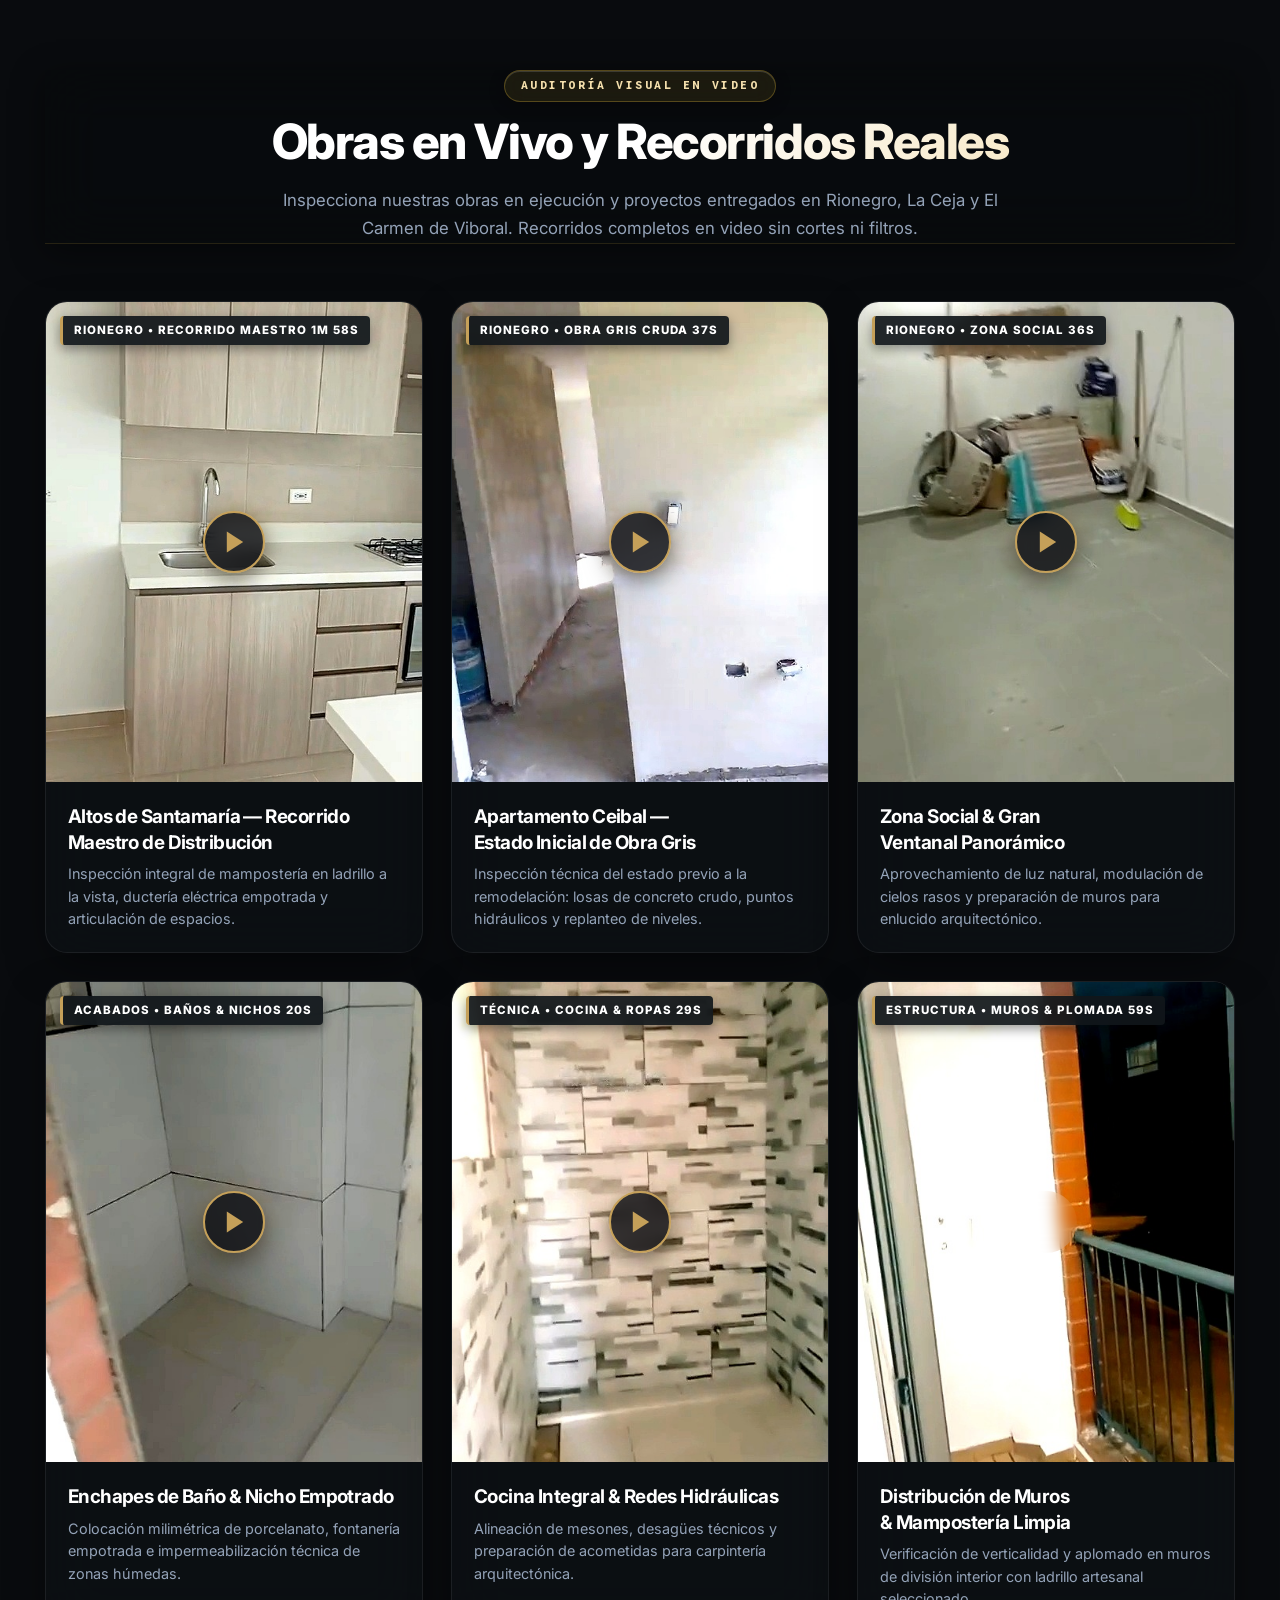
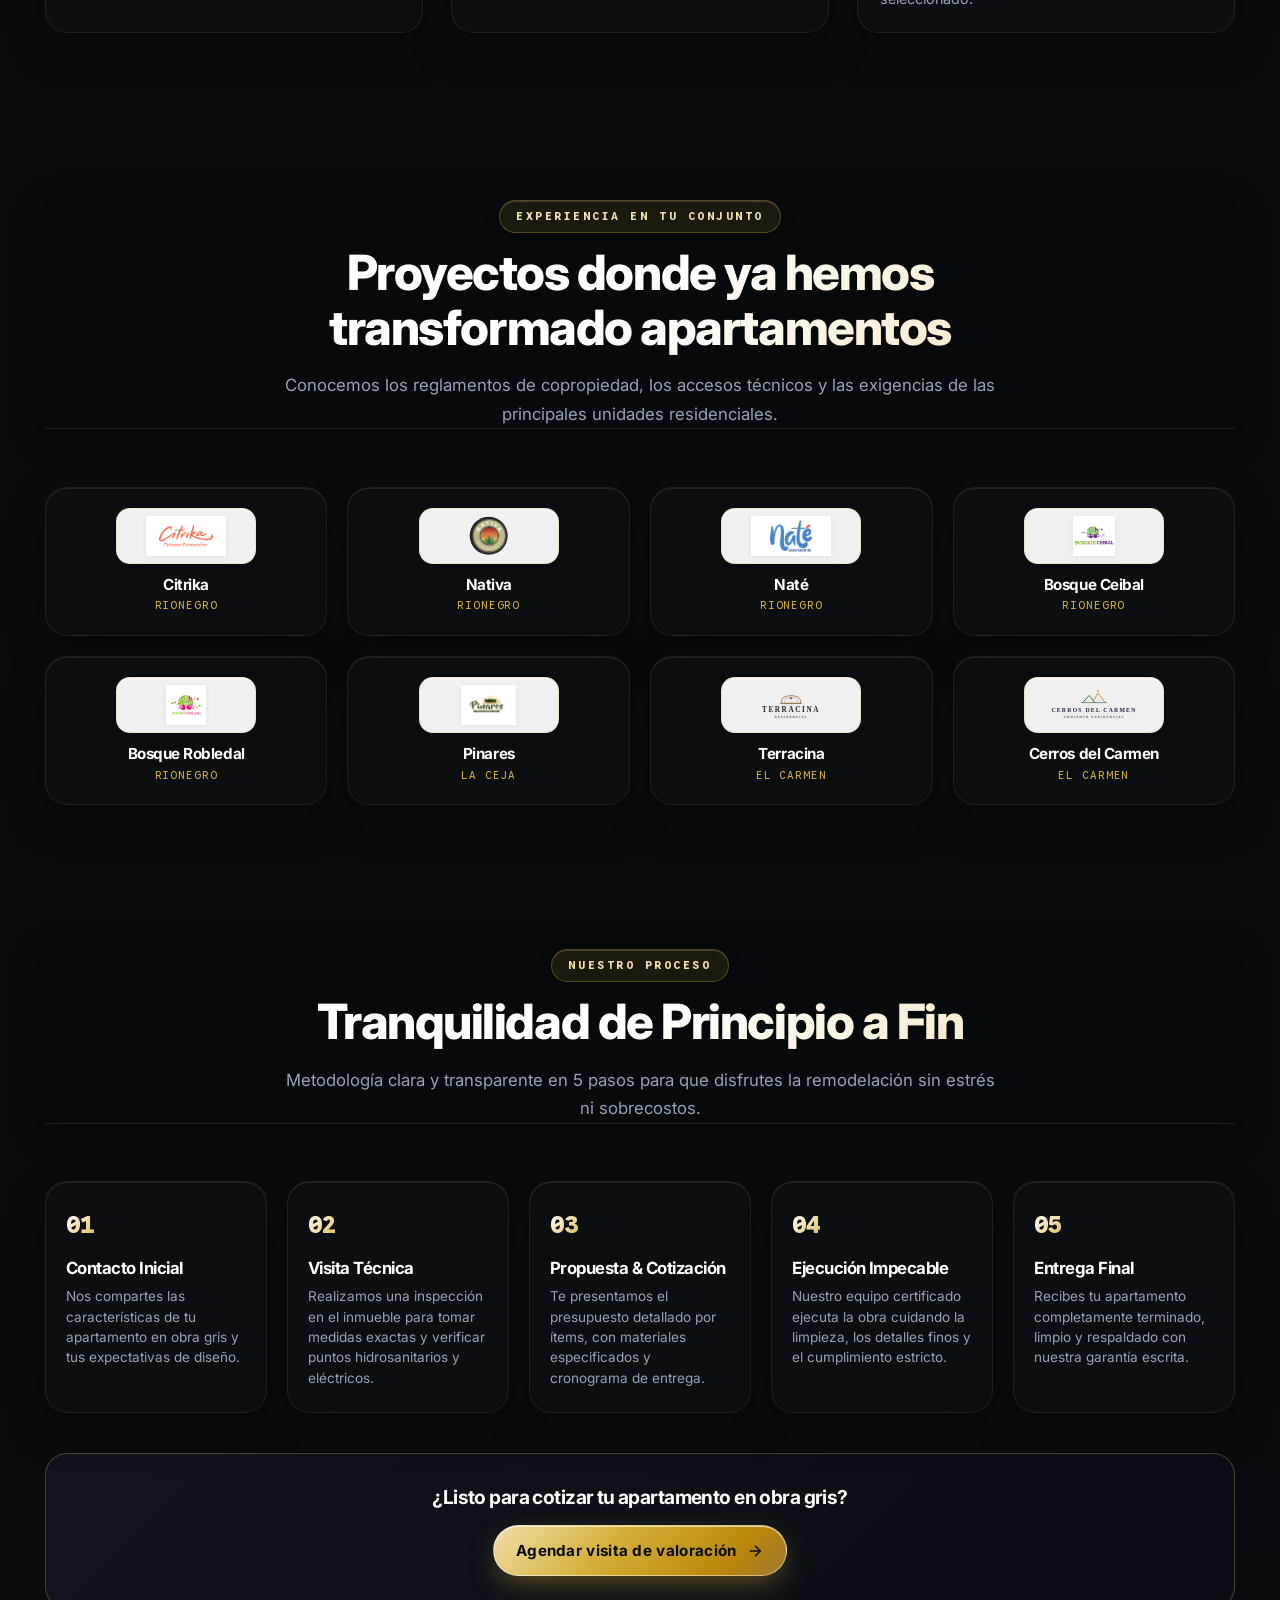
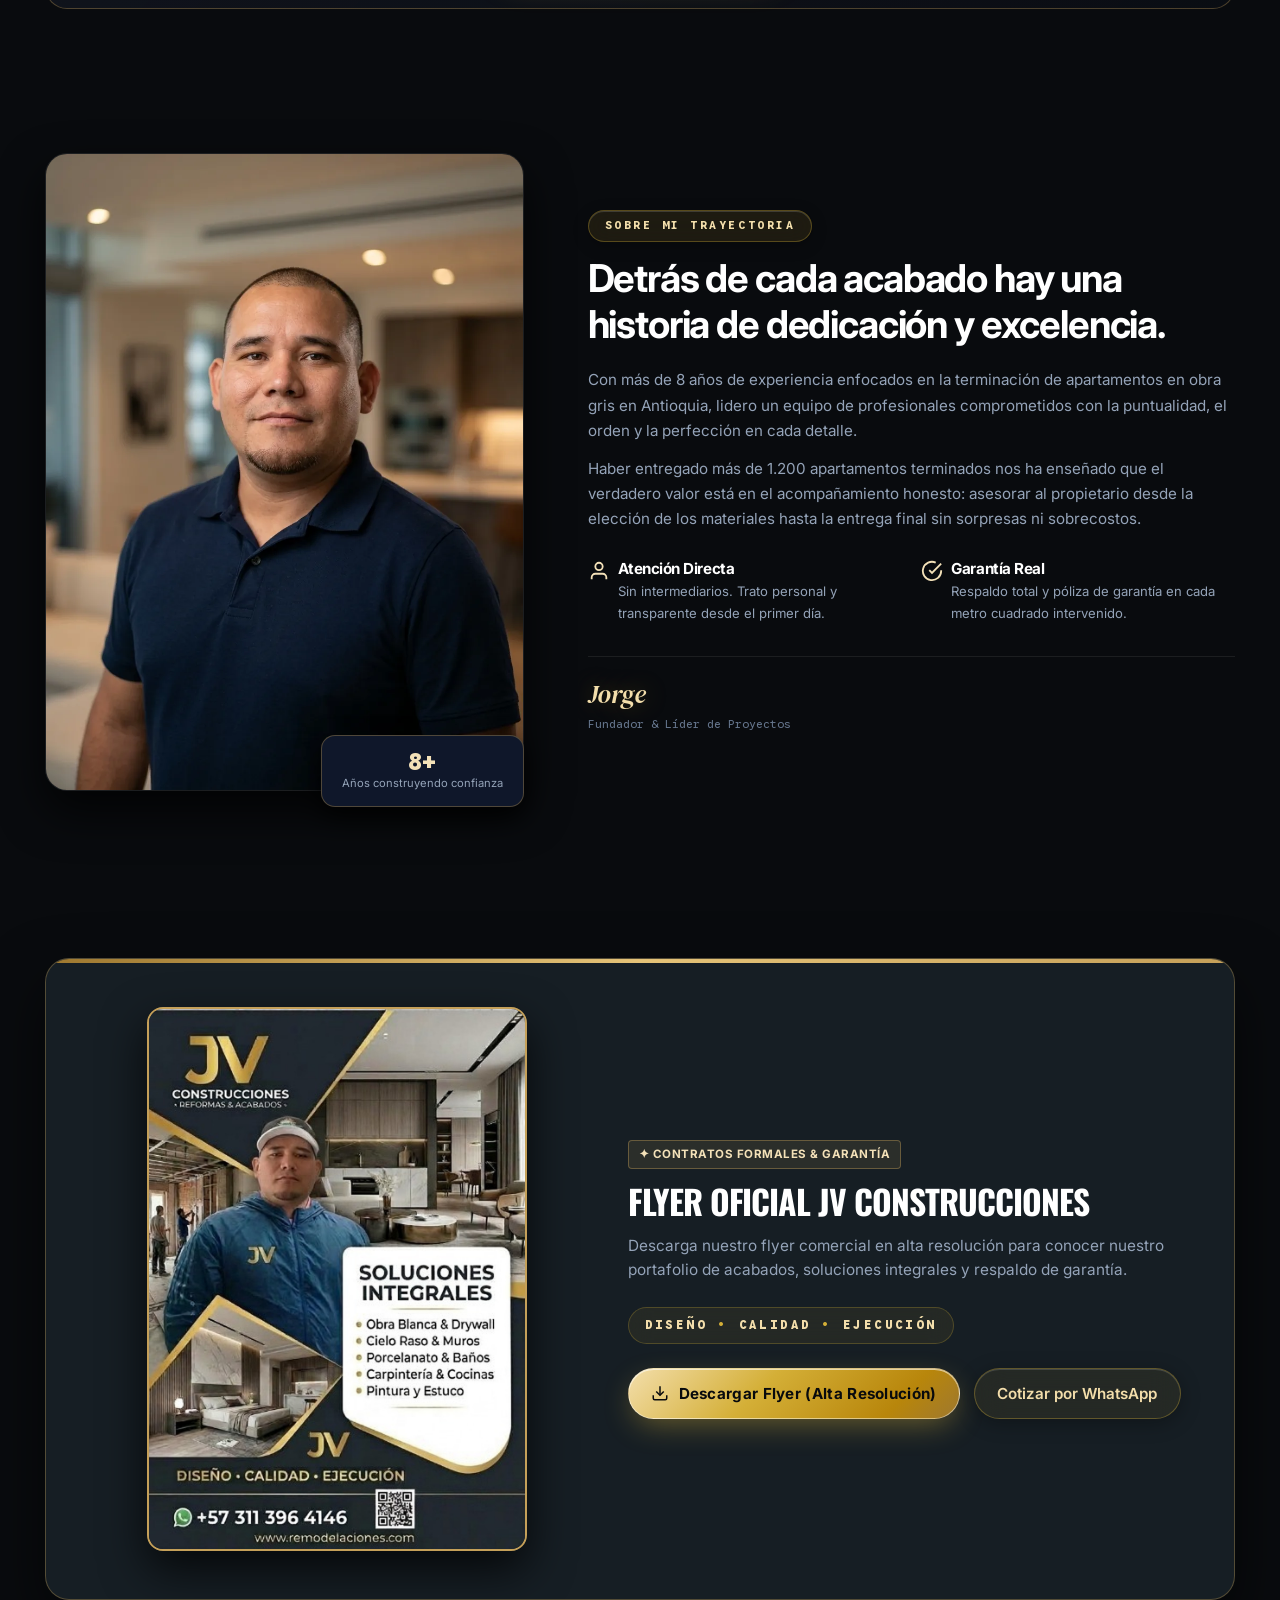
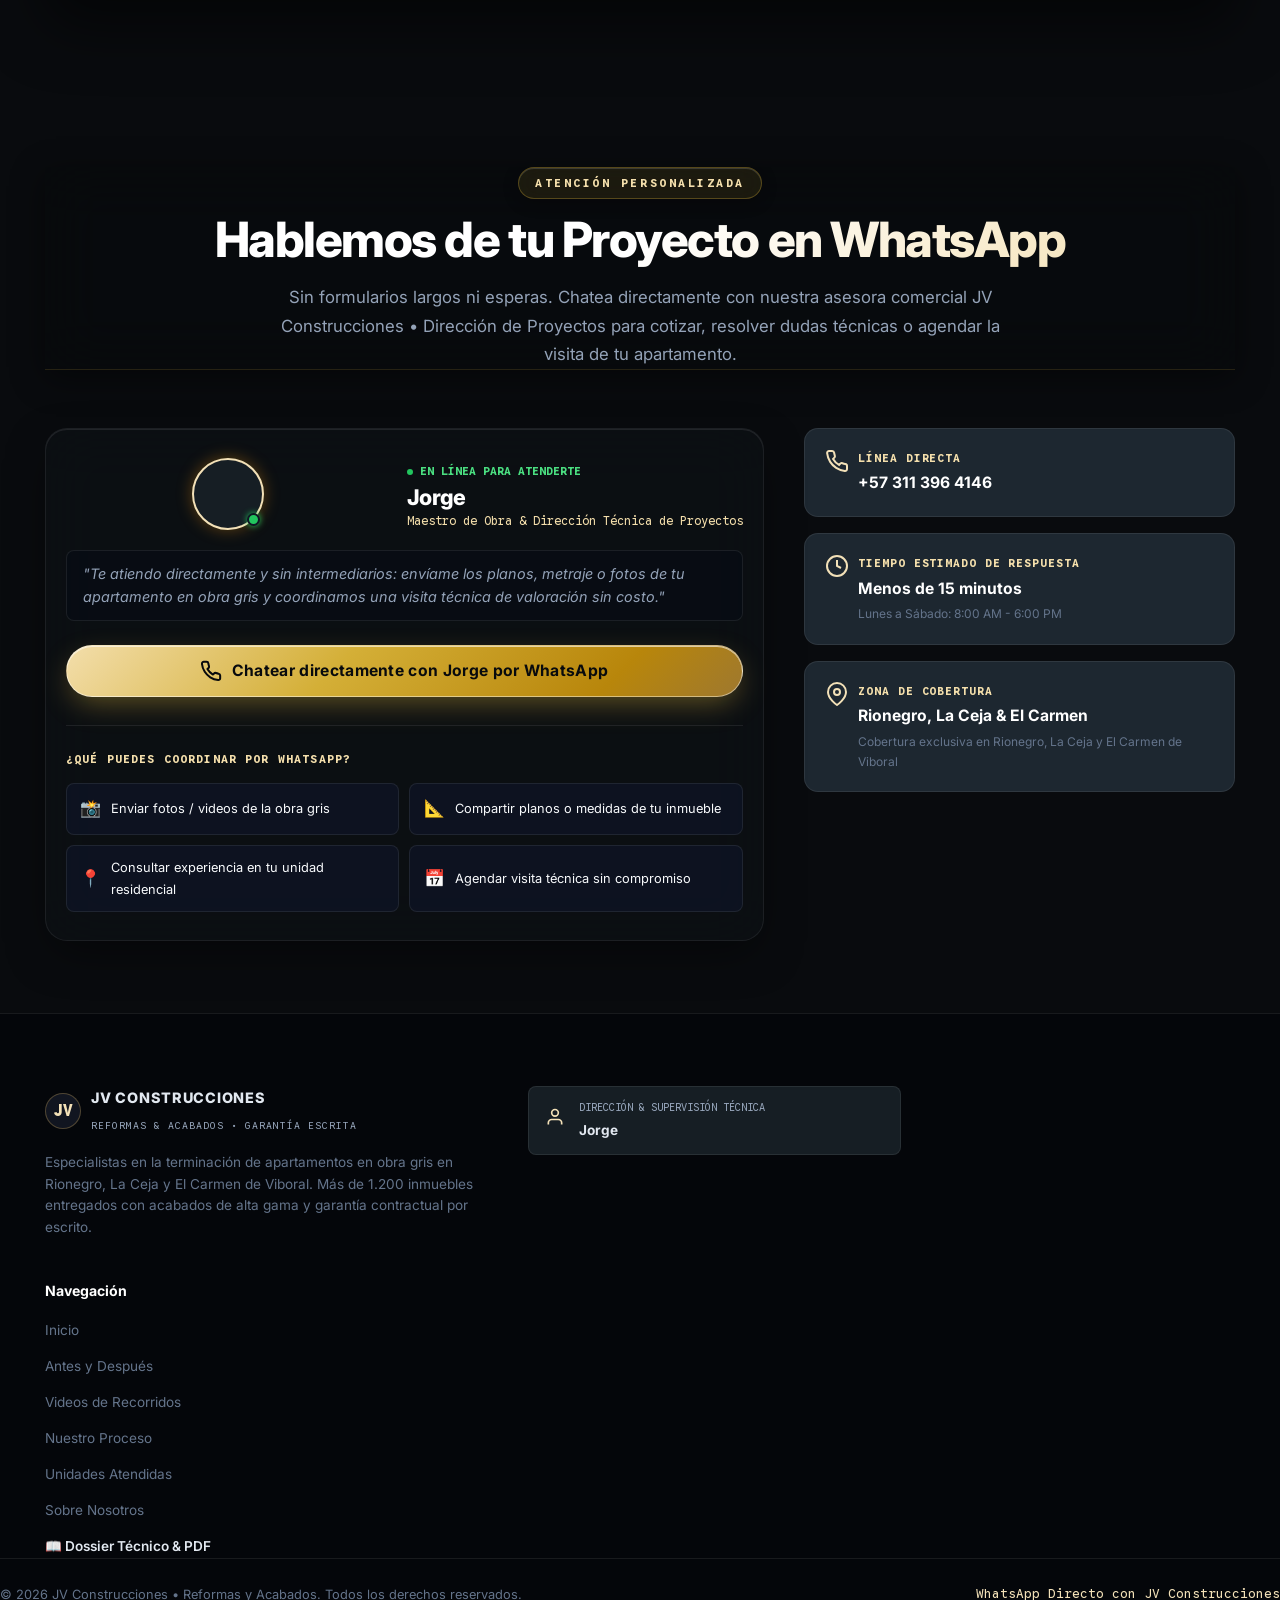
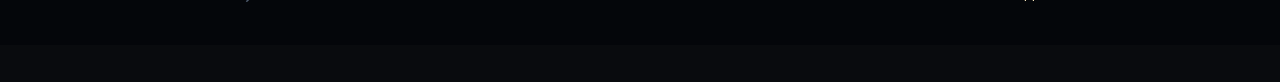
==== commit 5614ac42: "refactor(hero): remove luxury media badge overlay from hero preview" ====
--- a/index.html
+++ b/index.html
@@ -228,13 +228,6 @@
                             <source srcset="assets/images/kitchen-after.webp" type="image/webp">
                             <img src="assets/images/kitchen-after.jpg" alt="Acabados de lujo en cocina remodelada" class="hero__img" loading="eager" width="1376" height="768" decoding="async">
                         </picture>
-                        <div class="hero__media-badge">
-                            <span class="badge-icon">✦</span>
-                            <div>
-                                <strong>Acabado Full Luxury</strong>
-                                <p>Península en cuarzo y luminarias de diseño</p>
-                            </div>
-                        </div>
                     </div>
                 </div>
             </div>
